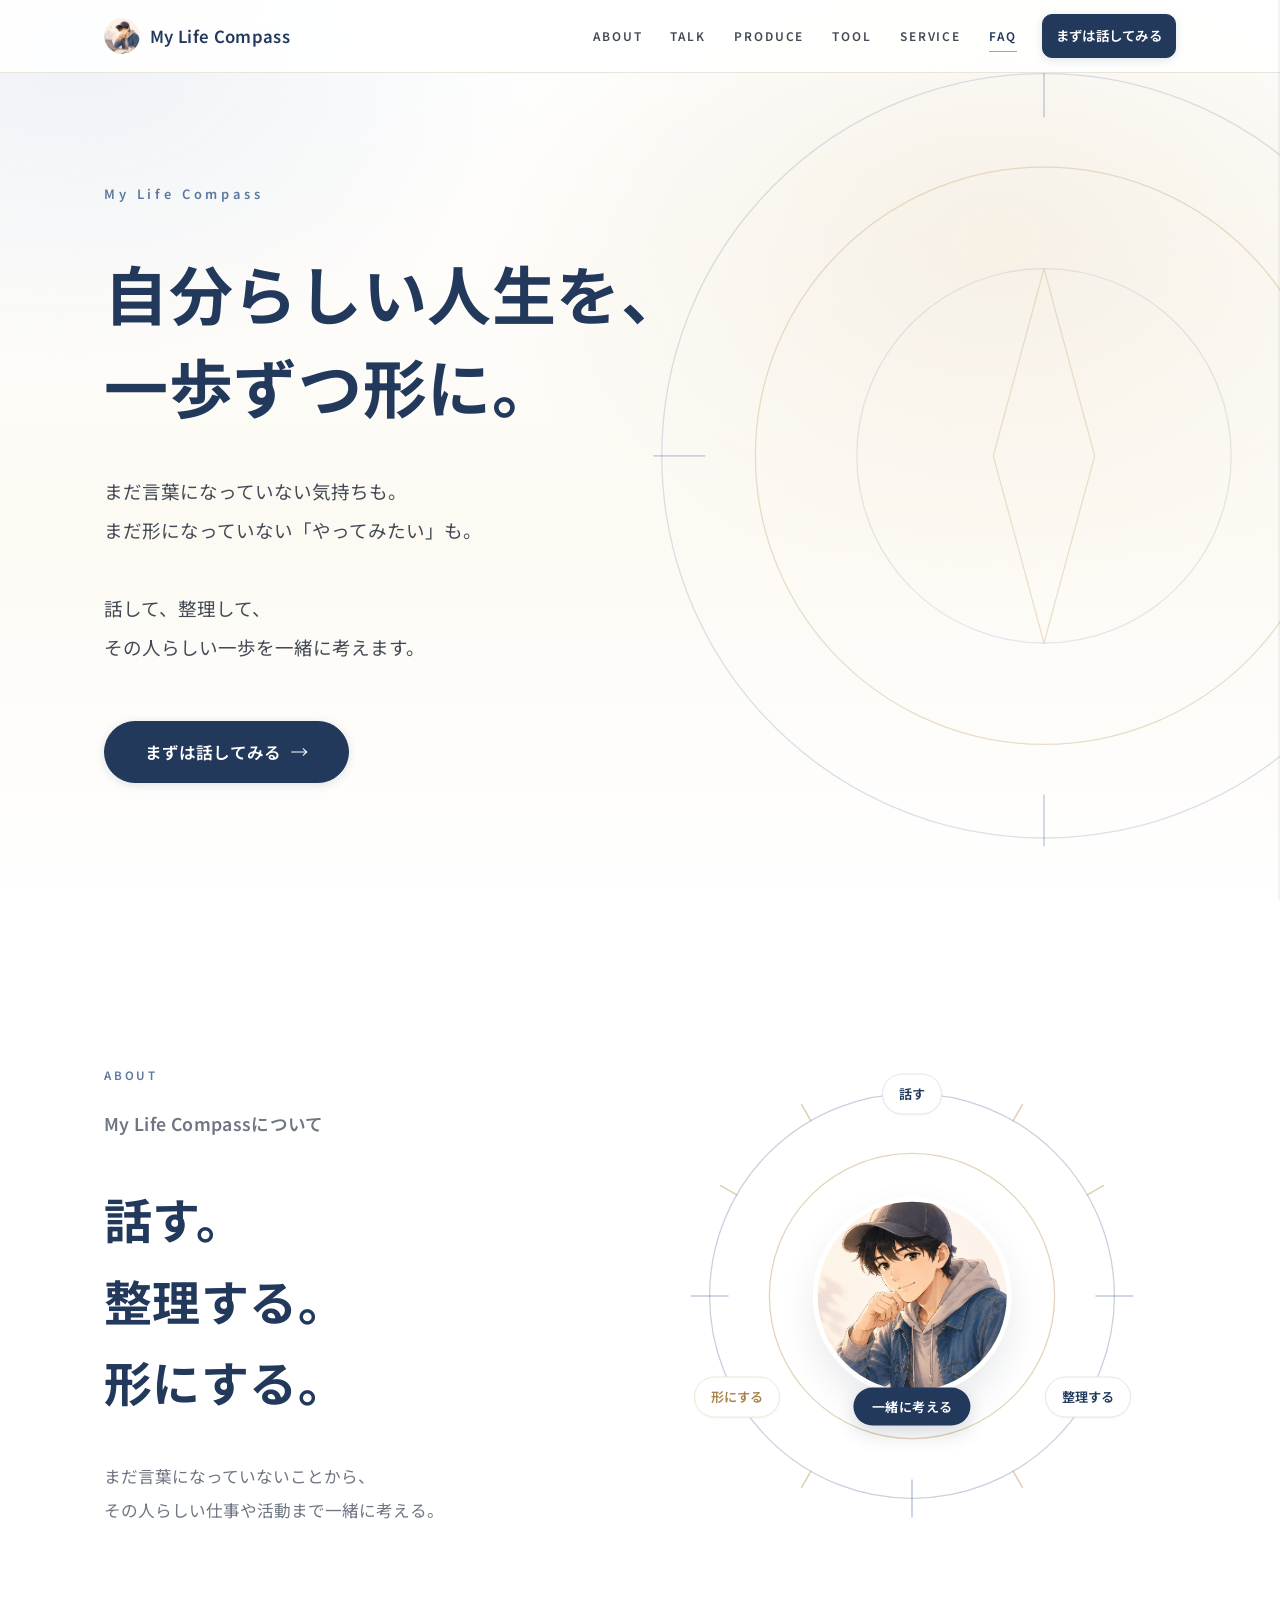
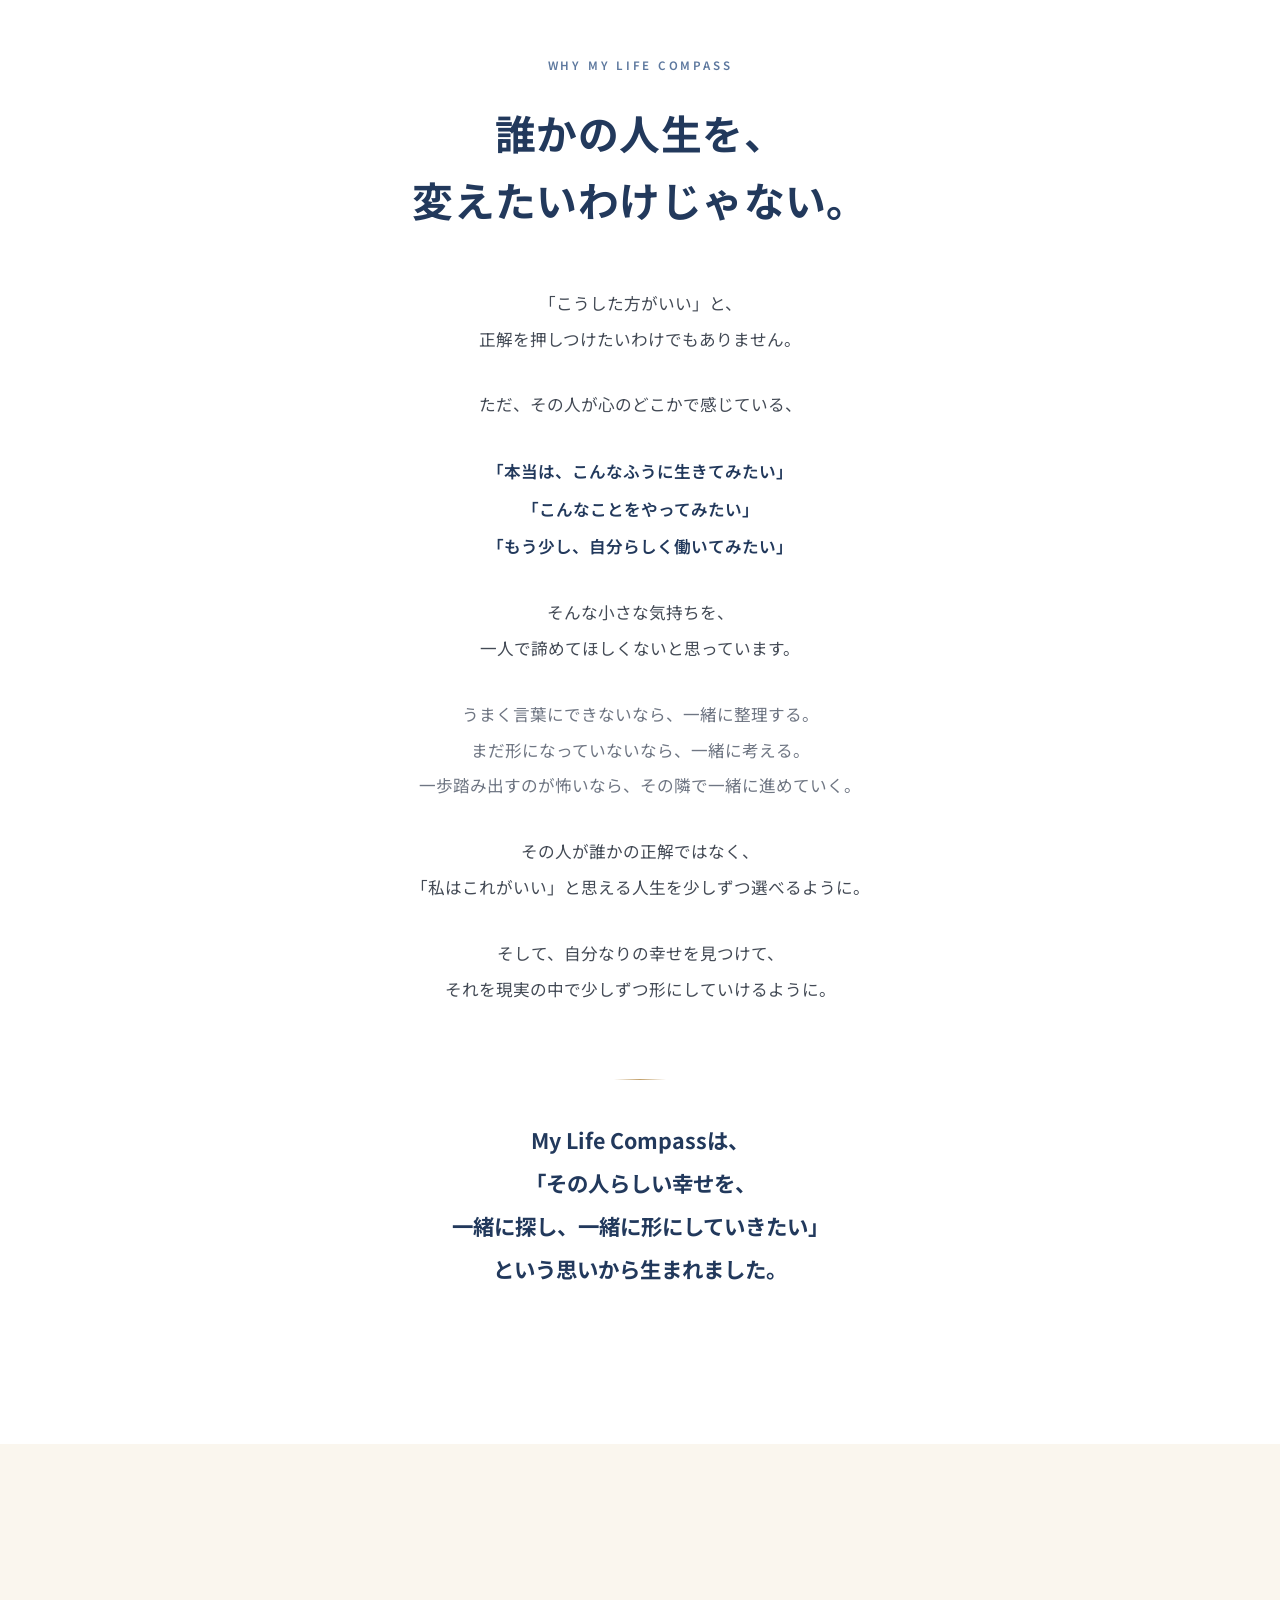
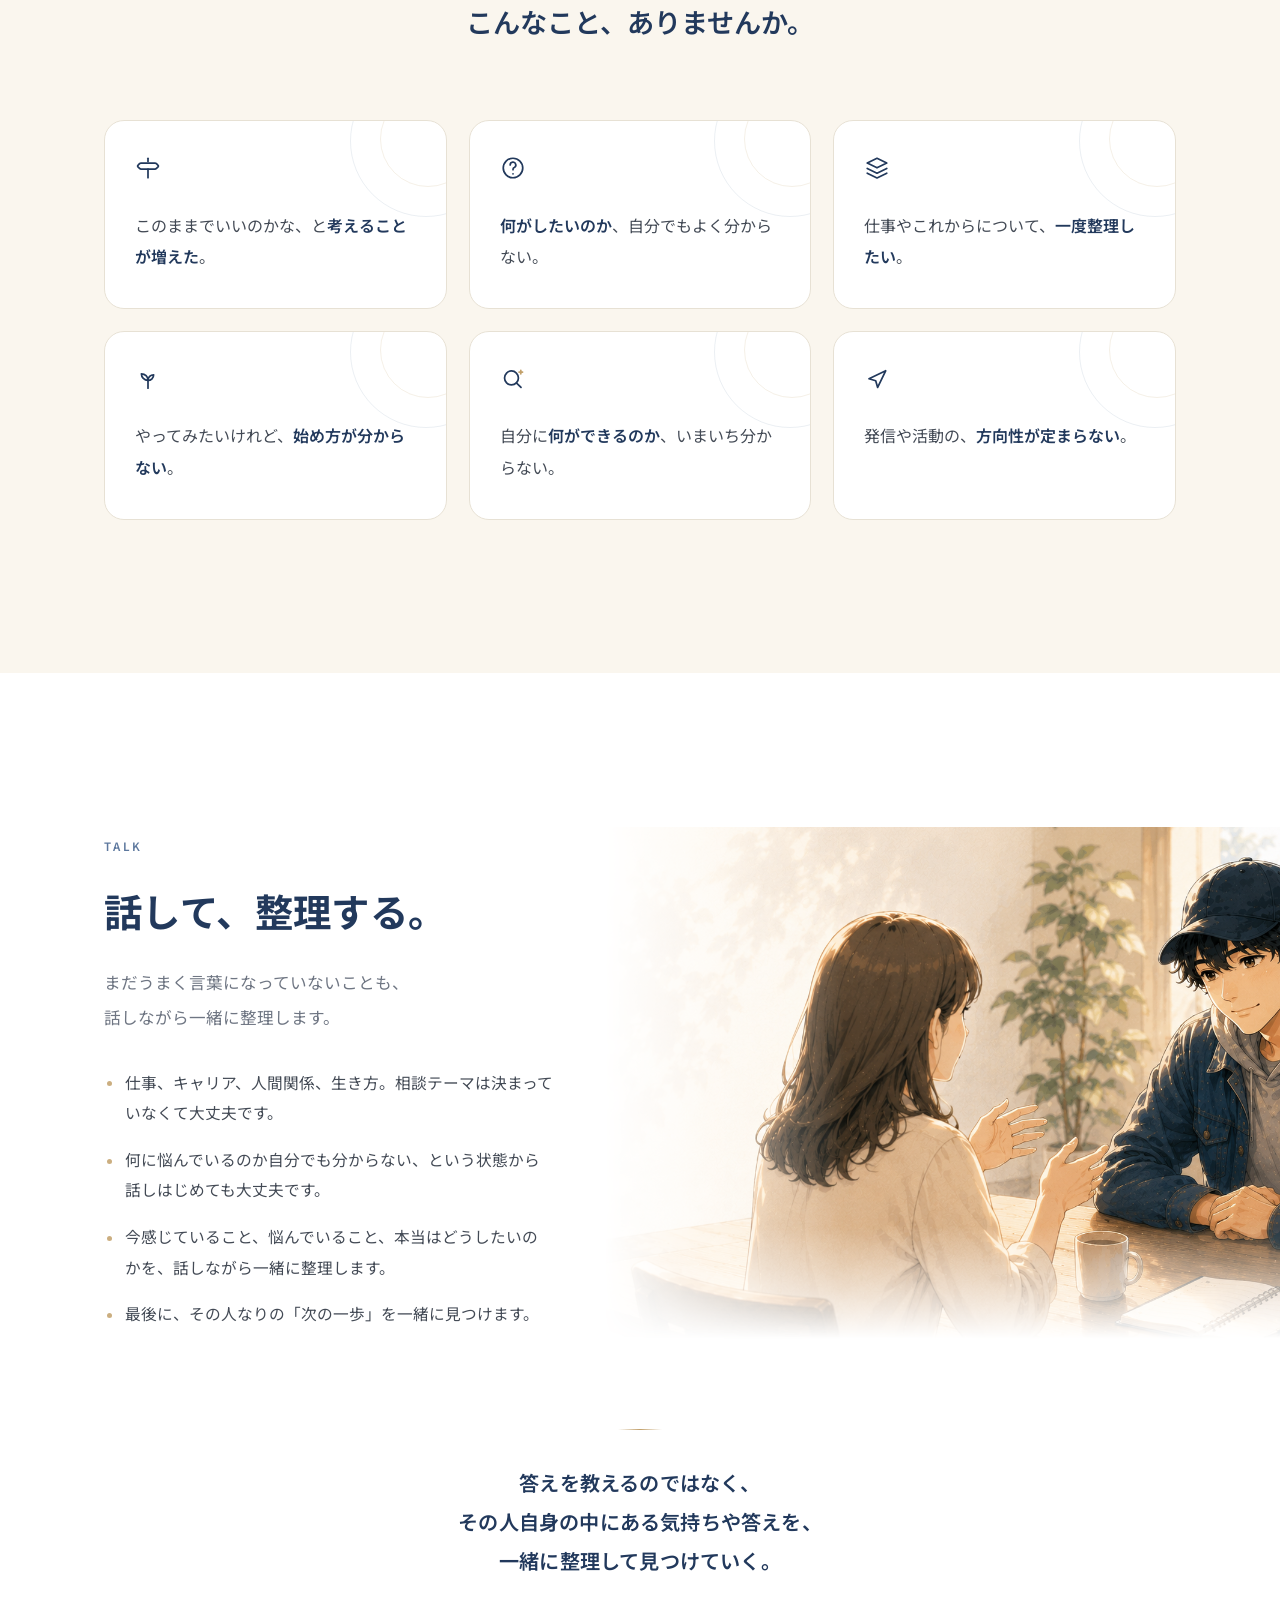
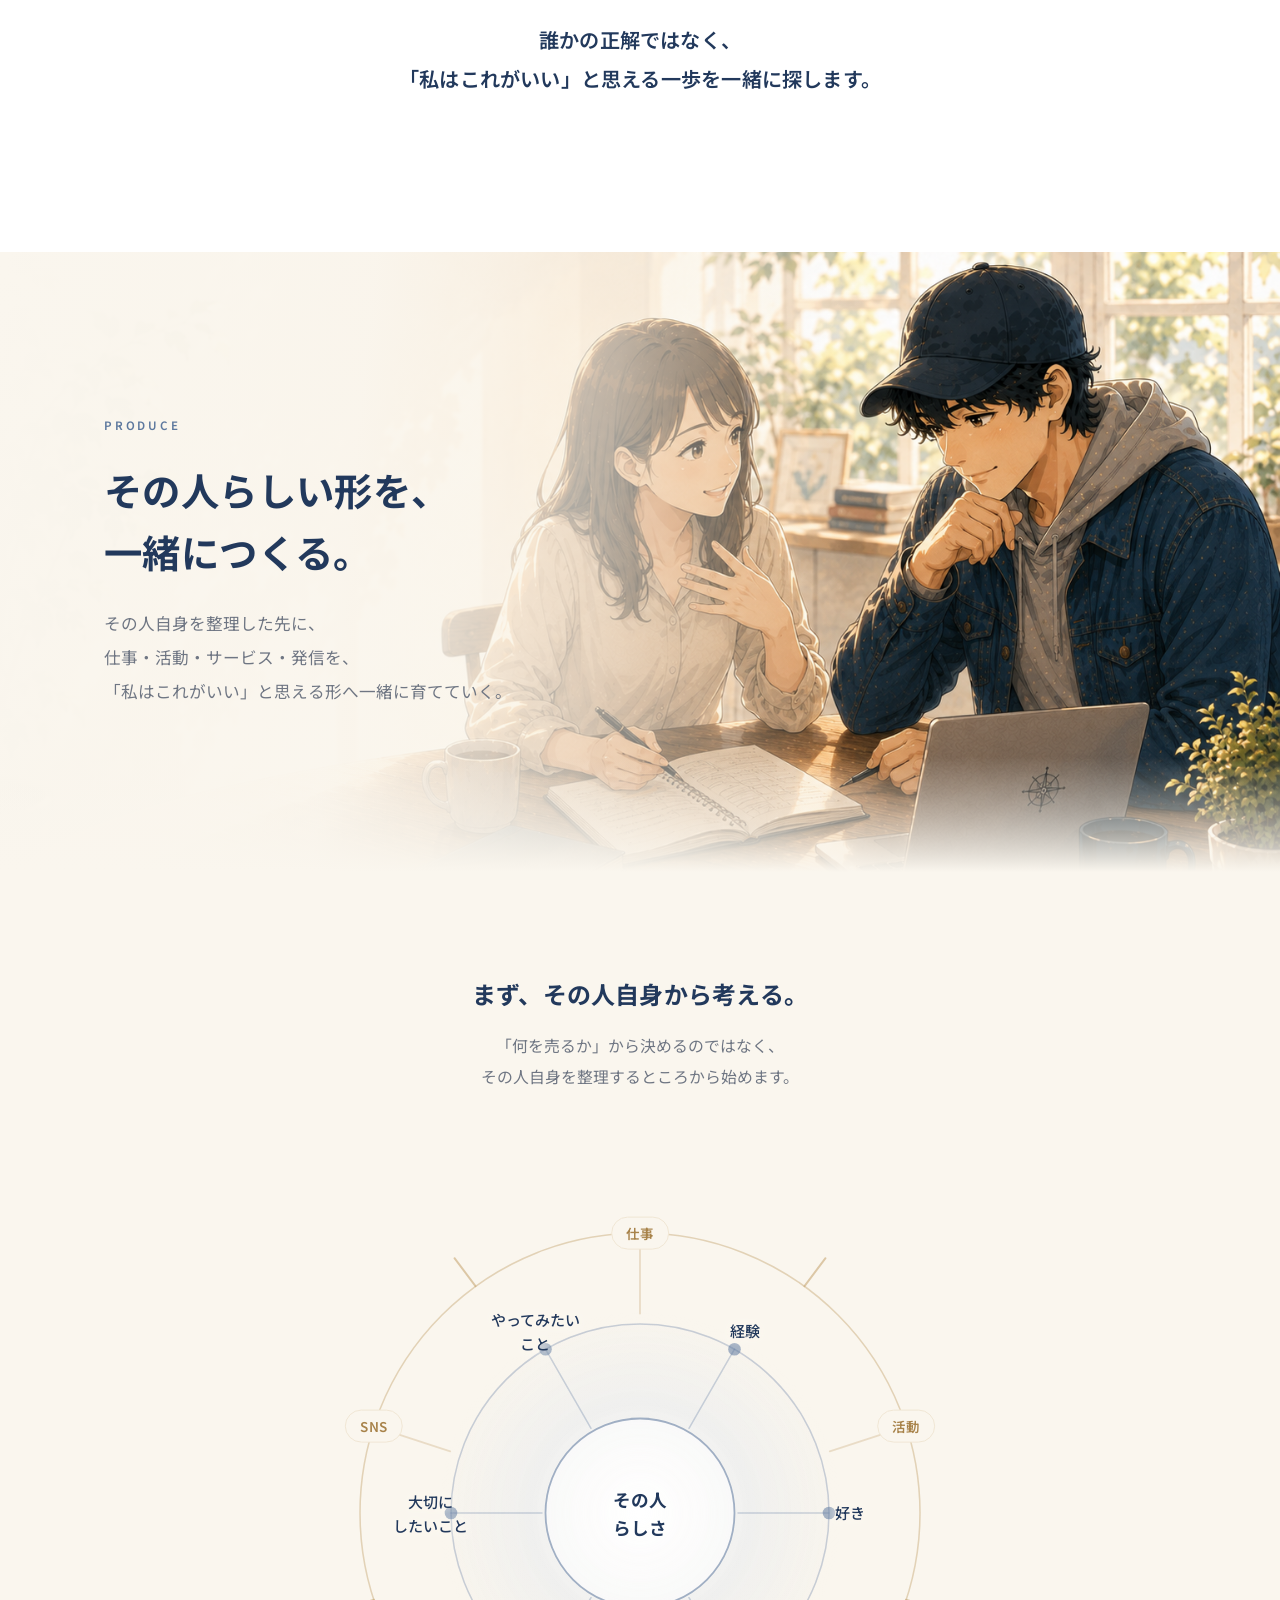
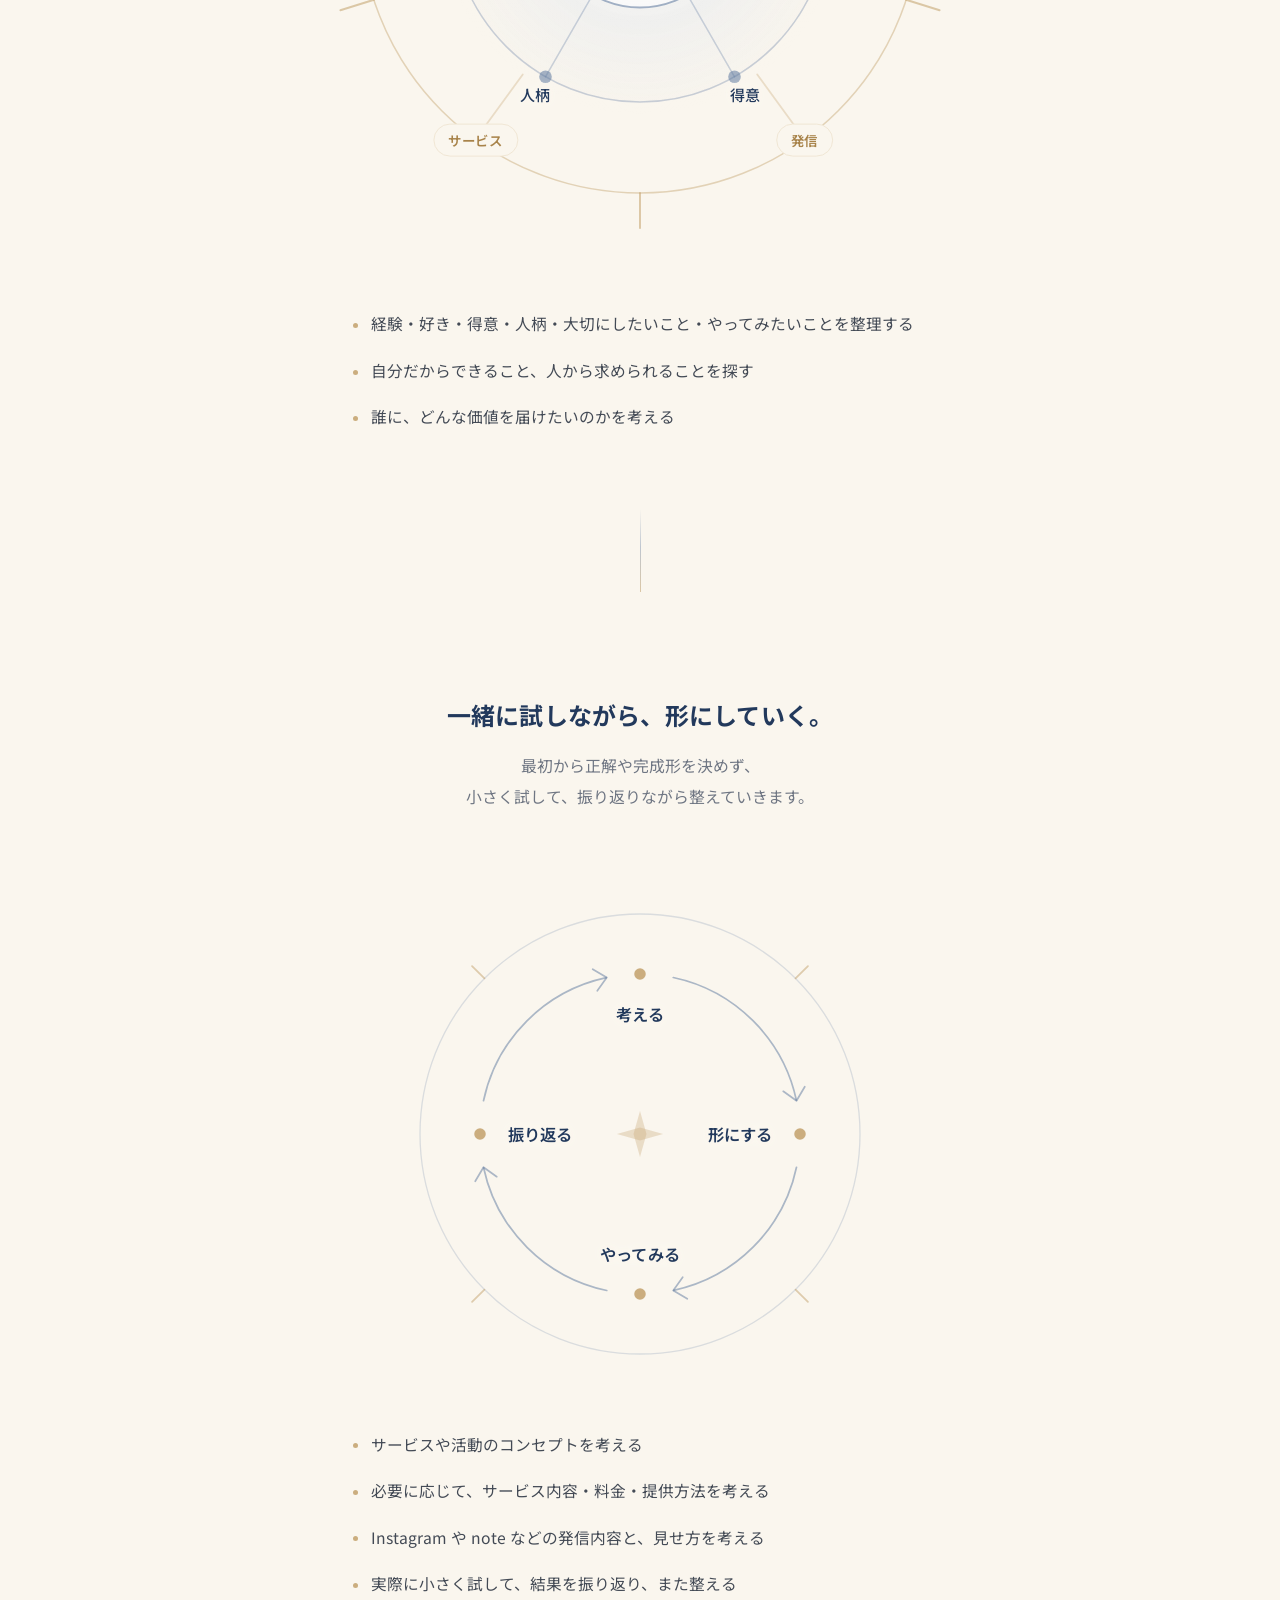
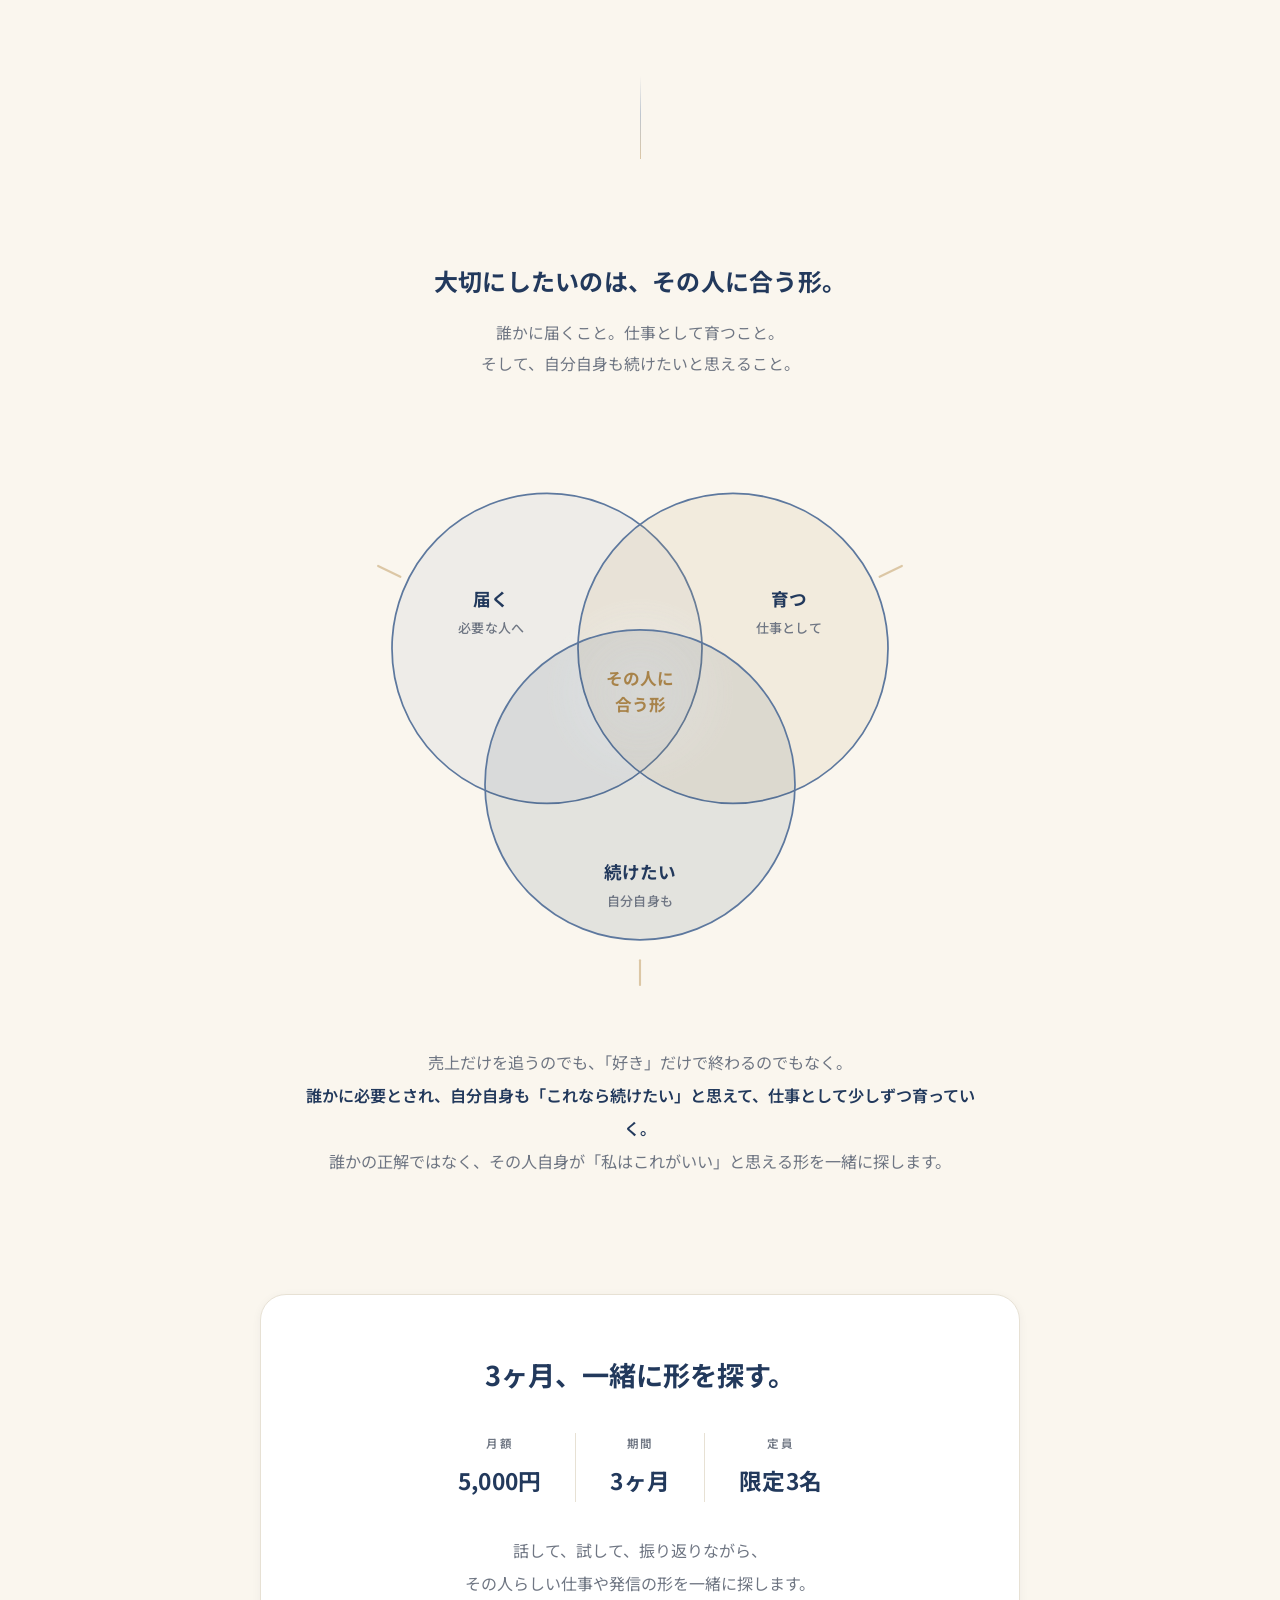
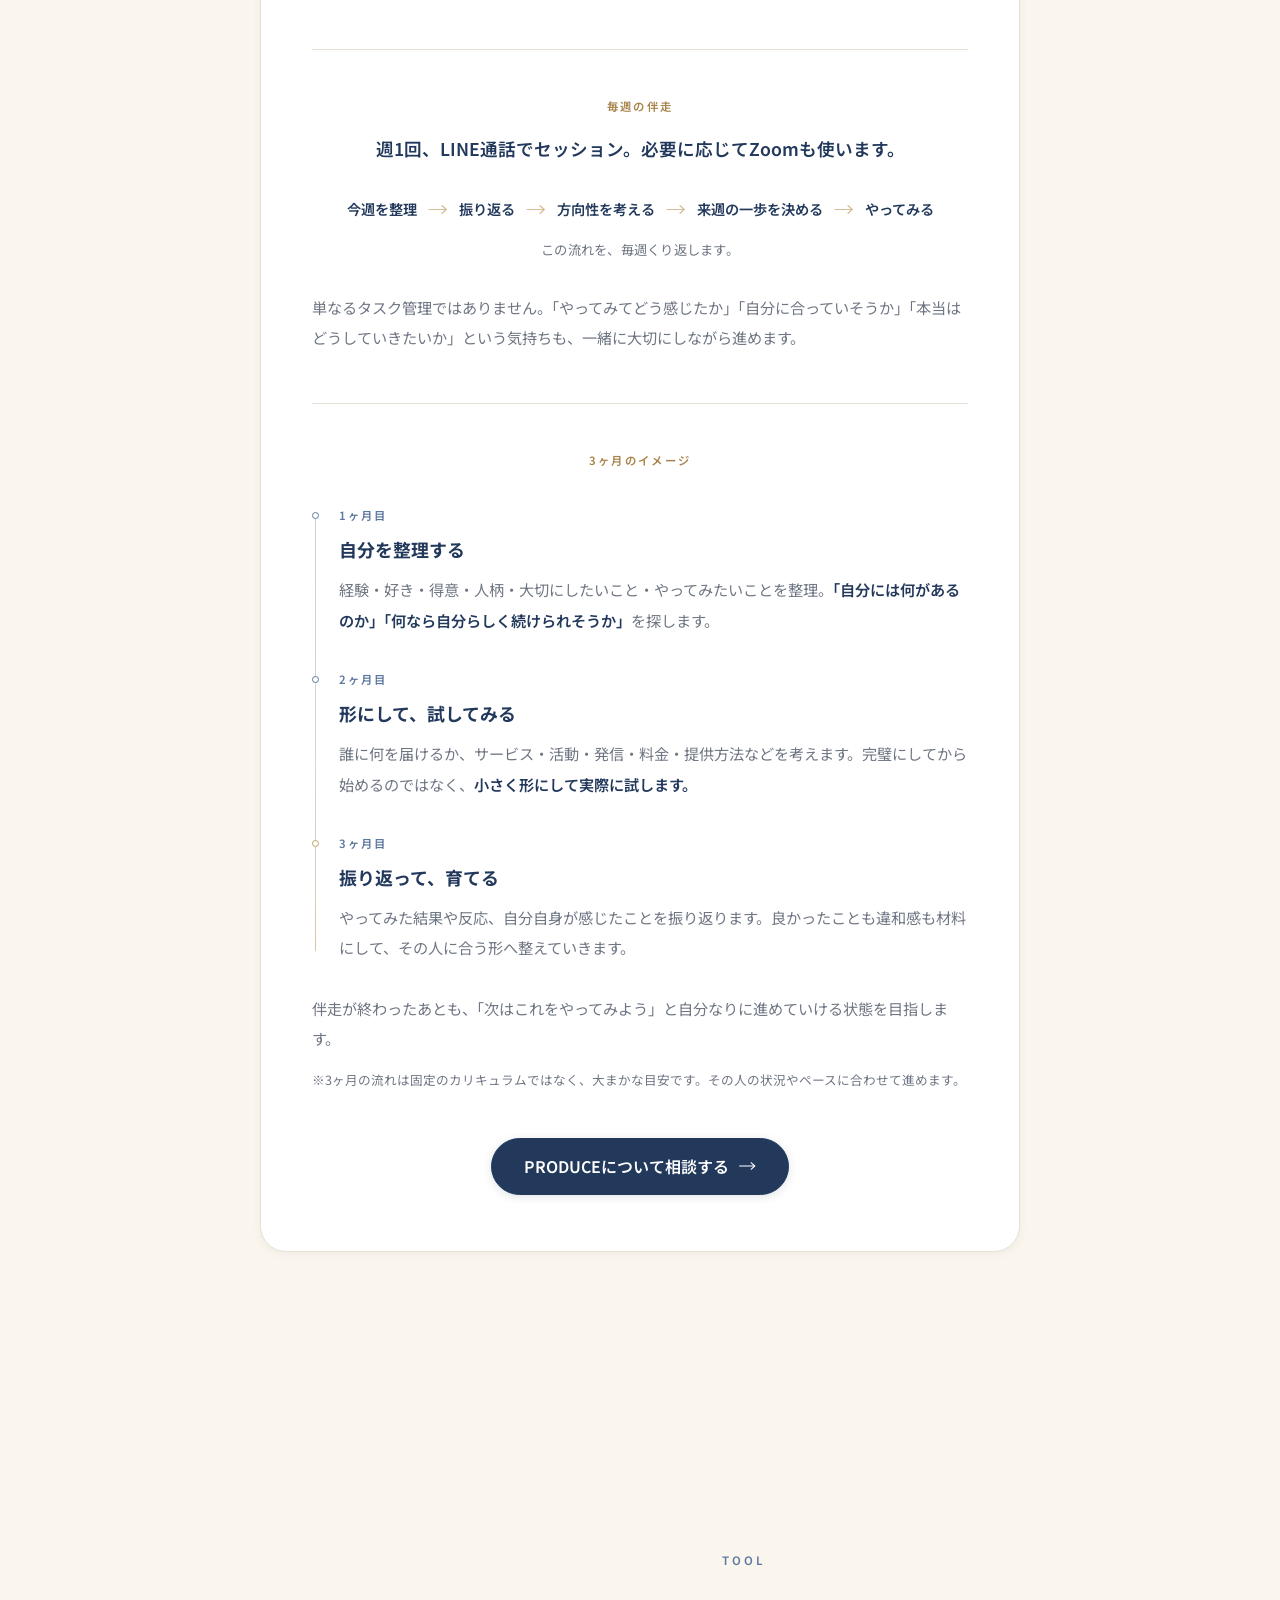
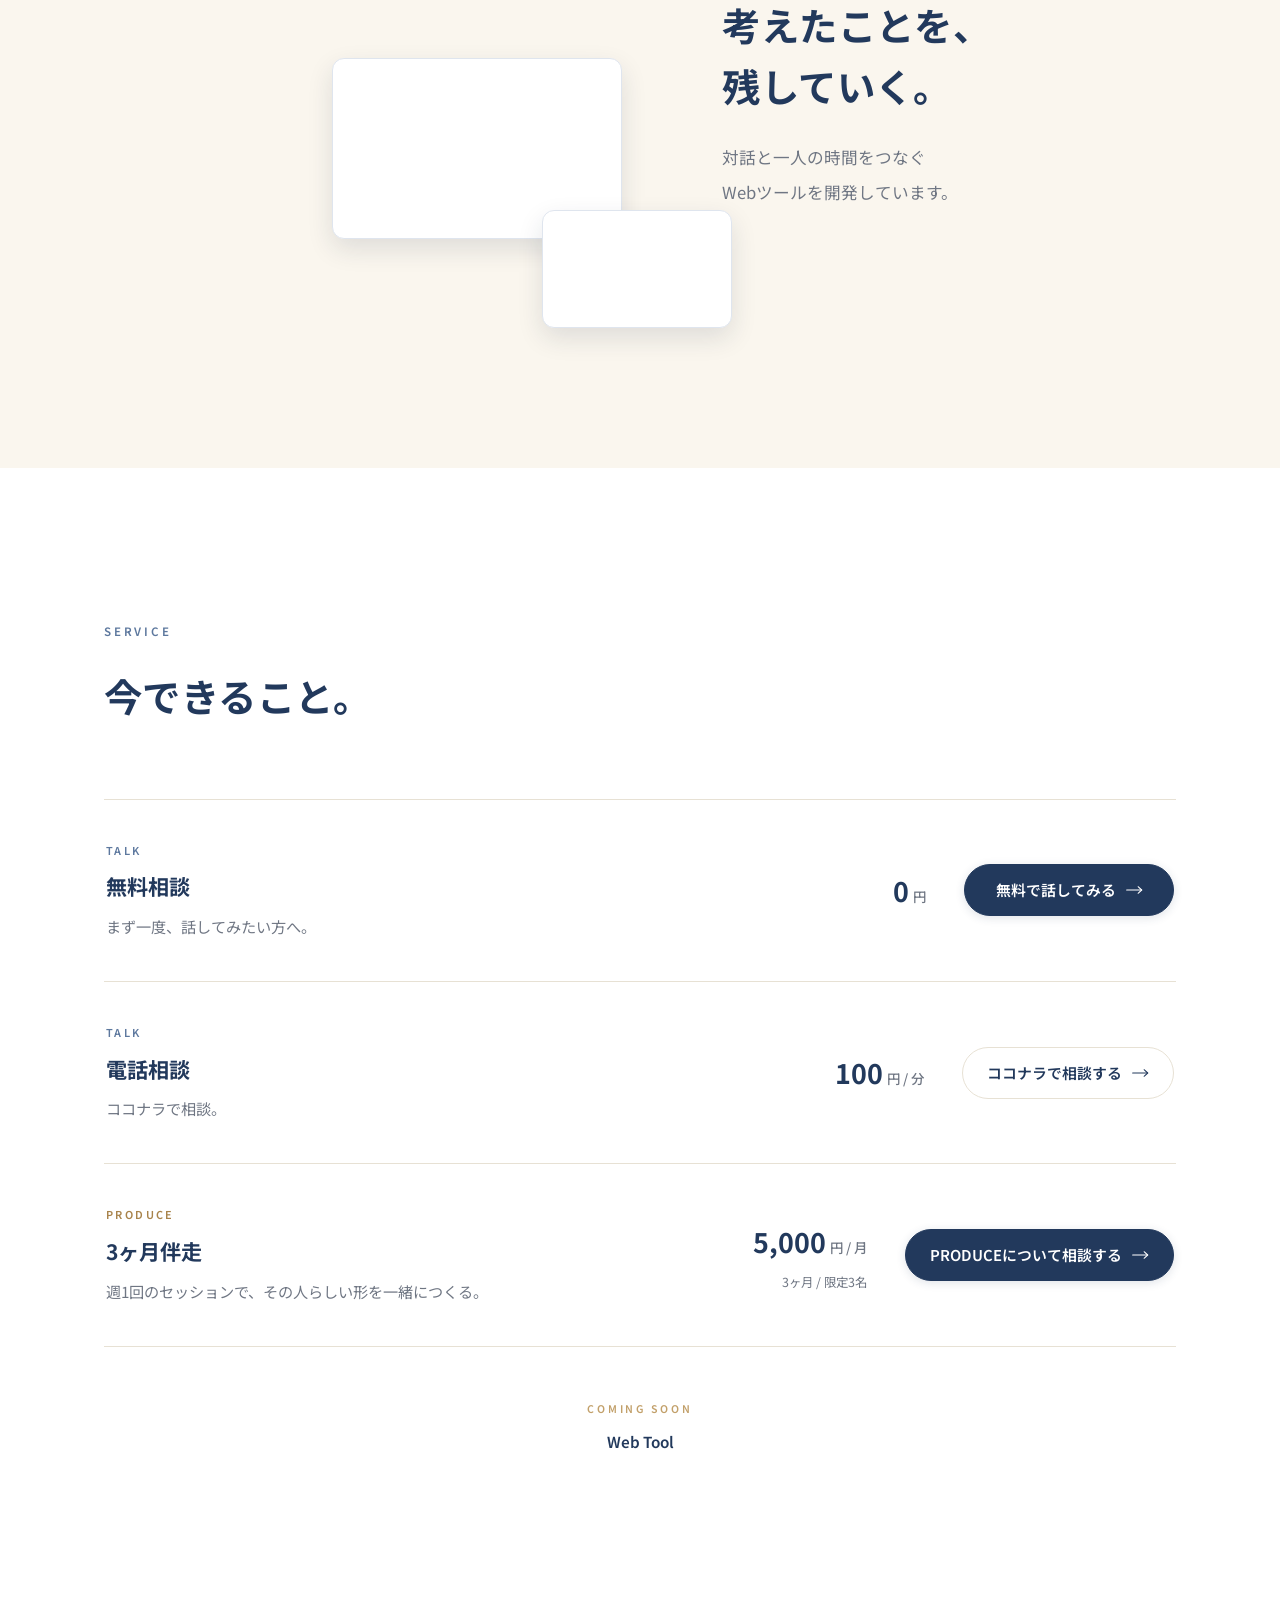
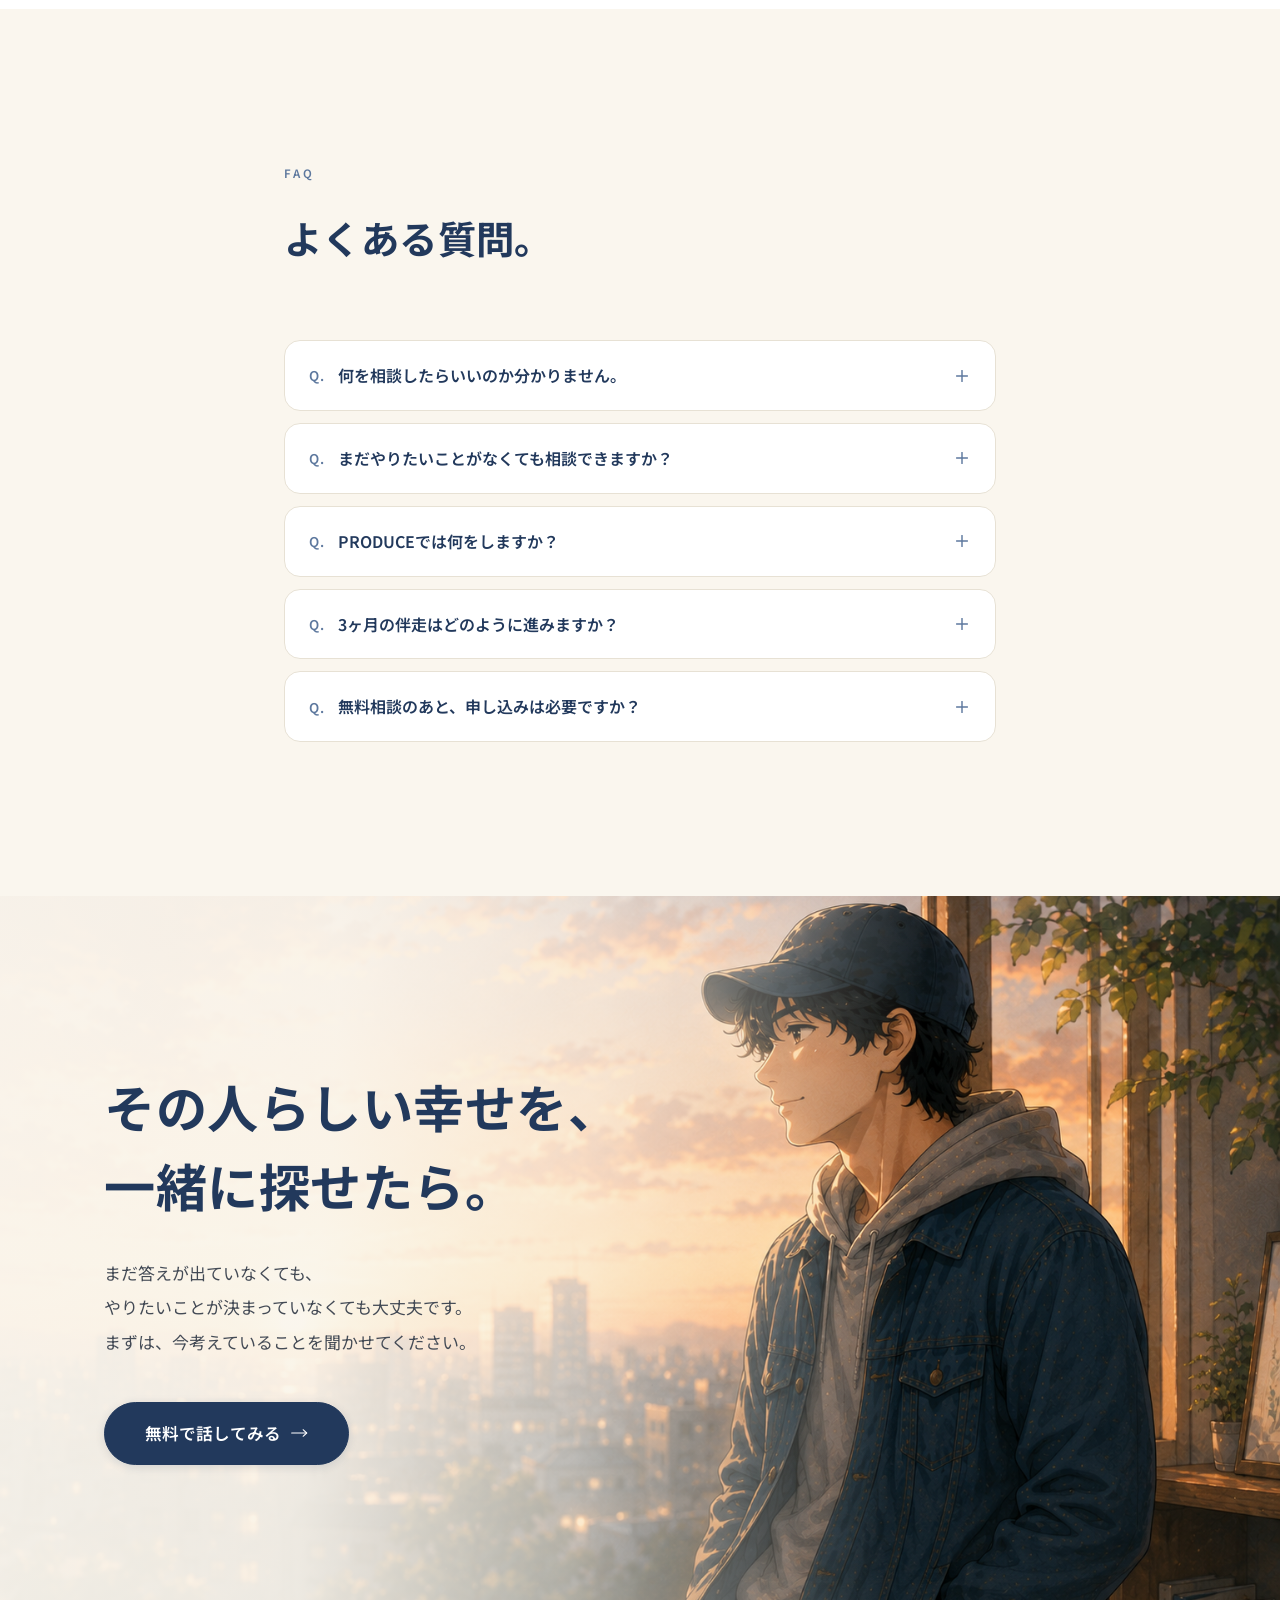
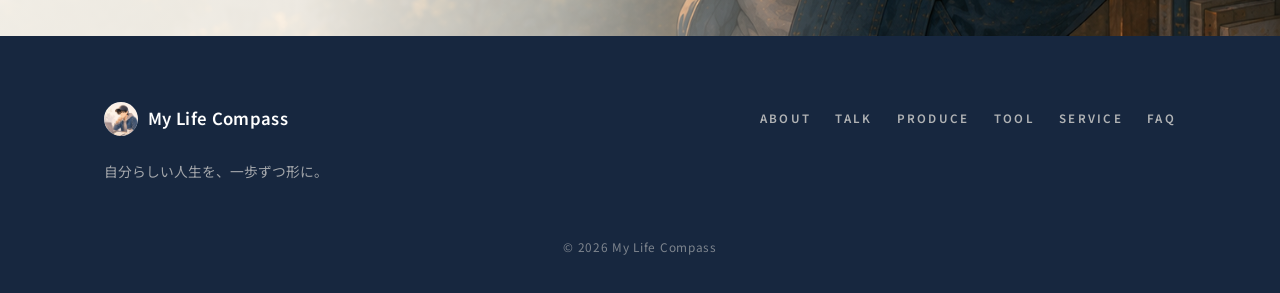
==== index.html @ e5473689 "Update My Life Compass brand messaging" ====
<!DOCTYPE html>
<html lang="ja">
<head>
  <meta charset="UTF-8" />
  <meta name="viewport" content="width=device-width, initial-scale=1.0" />
  <title>My Life Compass — 自分らしい人生を、一歩ずつ形に。</title>
  <meta name="description" content="My Life Compassは、まだ言葉になっていない気持ちや「やってみたい」を一緒に整理し、その人らしい幸せや一歩を少しずつ形にしていく場所です。" />

  <!-- OGP（紹介用） -->
  <meta property="og:title" content="My Life Compass — 自分らしい人生を、一歩ずつ形に。" />
  <meta property="og:description" content="誰かの正解ではなく、「私はこれがいい」と思える人生へ。話して、整理して、その人らしい幸せや一歩を一緒に形にしていきます。" />
  <meta property="og:type" content="website" />
  <meta property="og:image" content="./assets/icon.png" />

  <link rel="icon" href="./assets/icon.png" />

  <link rel="preconnect" href="https://fonts.googleapis.com" />
  <link rel="preconnect" href="https://fonts.gstatic.com" crossorigin />
  <link href="https://fonts.googleapis.com/css2?family=Noto+Sans+JP:wght@400;500;600;700&display=swap" rel="stylesheet" />

  <link rel="stylesheet" href="styles.css" />

  <!-- JS が動く環境だけアニメーションの初期状態（非表示）を適用する -->
  <script>document.documentElement.classList.add("js");</script>
</head>
<body>

  <!-- スクロール進行度（PCのみ・画面右端の細いライン） -->
  <div class="progress-rail" aria-hidden="true"><span class="progress-bar" id="progressBar"></span></div>

  <!-- ============================================================
       ヘッダー
  ============================================================= -->
  <header class="site-header" id="siteHeader">
    <div class="container header-inner">
      <a class="brand" href="#top" aria-label="My Life Compass トップへ">
        <img class="brand-mark" src="./assets/icon.png" alt="" width="36" height="36" decoding="async" />
        <span class="brand-name">My Life Compass</span>
      </a>

      <nav class="site-nav" id="siteNav" aria-label="メインナビゲーション">
        <a href="#about" data-nav-link>ABOUT</a>
        <a href="#talk" data-nav-link>TALK</a>
        <a href="#produce" data-nav-link>PRODUCE</a>
        <a href="#tool" data-nav-link>TOOL</a>
        <a href="#service" data-nav-link>SERVICE</a>
        <a href="#faq" data-nav-link>FAQ</a>
        <a href="#cta" data-line-cta class="btn btn-primary btn-sm nav-cta">まずは話してみる</a>
      </nav>

      <button class="nav-toggle" id="navToggle" aria-label="メニューを開く" aria-expanded="false">
        <span></span><span></span><span></span>
      </button>
    </div>
  </header>

  <main id="top">

    <!-- ============================================================
         HERO
    ============================================================= -->
    <section class="hero" id="hero">
      <svg class="hero-compass" viewBox="0 0 400 400" fill="none" aria-hidden="true" data-parallax="0.04">
        <circle class="hl-ring" cx="200" cy="200" r="196" pathLength="1" />
        <circle class="hl-ring hl-ring-2" cx="200" cy="200" r="148" pathLength="1" />
        <circle class="hl-ring hl-ring-3" cx="200" cy="200" r="96" pathLength="1" />
        <line class="hl-tick" x1="200" y1="0" x2="200" y2="26" pathLength="1" />
        <line class="hl-tick" x1="200" y1="374" x2="200" y2="400" pathLength="1" />
        <line class="hl-tick" x1="0" y1="200" x2="26" y2="200" pathLength="1" />
        <line class="hl-tick" x1="374" y1="200" x2="400" y2="200" pathLength="1" />
        <path class="hl-needle" d="M200 104 L226 200 L200 296 L174 200 Z" pathLength="1" />
      </svg>

      <div class="container hero-inner">
        <p class="hero-brand hseq" style="--i:0">My Life Compass</p>

        <h1 class="hero-title hseq" style="--i:1">
          自分らしい人生を、<br />
          一歩ずつ形に。
        </h1>

        <p class="hero-sub hseq" style="--i:2">
          まだ言葉になっていない気持ちも。<br />
          まだ形になっていない「やってみたい」も。<br /><br />
          話して、整理して、<br />
          その人らしい一歩を一緒に考えます。
        </p>

        <div class="hero-cta hseq" style="--i:3">
          <a href="#cta" data-line-cta class="btn btn-primary btn-lg btn-arrow">まずは話してみる</a>
        </div>
      </div>
    </section>

    <!-- ============================================================
         ABOUT
    ============================================================= -->
    <section class="section about" id="about">
      <div class="container about-grid">
        <div class="about-copy">
          <p class="label reveal">ABOUT</p>
          <h2 class="about-h reveal">My Life Compassについて</h2>

          <p class="about-main reveal">
            話す。<br />
            整理する。<br />
            形にする。
          </p>

          <p class="about-note reveal">
            まだ言葉になっていないことから、<br />
            その人らしい仕事や活動まで一緒に考える。
          </p>
        </div>

        <div class="about-stage reveal">
          <svg class="about-rings" viewBox="0 0 100 100" fill="none" aria-hidden="true">
            <circle class="ar-out" cx="50" cy="50" r="44" pathLength="1" />
            <circle class="ar-in" cx="50" cy="50" r="31" pathLength="1" />

            <line class="ar-cross" x1="50" y1="2" x2="50" y2="10" pathLength="1" />
            <line class="ar-cross" x1="50" y1="90" x2="50" y2="98" pathLength="1" />
            <line class="ar-cross" x1="2" y1="50" x2="10" y2="50" pathLength="1" />
            <line class="ar-cross" x1="90" y1="50" x2="98" y2="50" pathLength="1" />

            <line class="ar-tick" x1="72" y1="11.9" x2="74" y2="8.4" pathLength="1" />
            <line class="ar-tick" x1="88.1" y1="28" x2="91.6" y2="26" pathLength="1" />
            <line class="ar-tick" x1="88.1" y1="72" x2="91.6" y2="74" pathLength="1" />
            <line class="ar-tick" x1="72" y1="88.1" x2="74" y2="91.6" pathLength="1" />
            <line class="ar-tick" x1="28" y1="88.1" x2="26" y2="91.6" pathLength="1" />
            <line class="ar-tick" x1="11.9" y1="72" x2="8.4" y2="74" pathLength="1" />
            <line class="ar-tick" x1="11.9" y1="28" x2="8.4" y2="26" pathLength="1" />
            <line class="ar-tick" x1="28" y1="11.9" x2="26" y2="8.4" pathLength="1" />
          </svg>

          <figure class="about-portrait">
            <img src="./assets/icon.png" alt="My Life Compass を運営している本人" loading="eager" decoding="async" width="400" height="400" />
          </figure>

          <span class="about-center">一緒に考える</span>

          <span class="about-word" data-pos="top">話す</span>
          <span class="about-word" data-pos="right">整理する</span>
          <span class="about-word" data-pos="left">形にする</span>
        </div>
      </div>

      <div class="container container-narrow about-story">
        <p class="label reveal">WHY MY LIFE COMPASS</p>
        <h3 class="about-story-title reveal">
          誰かの人生を、<br />
          変えたいわけじゃない。
        </h3>

        <div class="about-story-body">
          <p class="reveal">
            「こうした方がいい」と、<br />
            正解を押しつけたいわけでもありません。
          </p>

          <p class="reveal">
            ただ、その人が心のどこかで感じている、
          </p>

          <p class="about-story-voices reveal">
            「本当は、こんなふうに生きてみたい」<br />
            「こんなことをやってみたい」<br />
            「もう少し、自分らしく働いてみたい」
          </p>

          <p class="reveal">
            そんな小さな気持ちを、<br />
            一人で諦めてほしくないと思っています。
          </p>

          <p class="about-story-actions reveal">
            うまく言葉にできないなら、一緒に整理する。<br />
            まだ形になっていないなら、一緒に考える。<br />
            一歩踏み出すのが怖いなら、その隣で一緒に進めていく。
          </p>

          <p class="reveal">
            その人が誰かの正解ではなく、<br />
            「私はこれがいい」と思える人生を少しずつ選べるように。
          </p>

          <p class="reveal">
            そして、自分なりの幸せを見つけて、<br />
            それを現実の中で少しずつ形にしていけるように。
          </p>

          <p class="about-story-belief reveal">
            My Life Compassは、<br />
            「その人らしい幸せを、<br />
            一緒に探し、一緒に形にしていきたい」<br />
            という思いから生まれました。
          </p>
        </div>
      </div>
    </section>

    <!-- ============================================================
         共感（ABOUT → TALK の橋）
    ============================================================= -->
    <section class="section section-ivory voices" id="voices">
      <div class="container">
        <h2 class="voices-h reveal">こんなこと、ありませんか。</h2>

        <div class="voice-grid">
          <article class="voice-card reveal">
            <svg class="ic" viewBox="0 0 24 24" aria-hidden="true">
              <path d="M12 3v3" />
              <path d="M18.4 13H5.6a2 2 0 0 1-1.4-.6l-1.5-1.5a1 1 0 0 1 0-1.4l1.5-1.5A2 2 0 0 1 5.6 7.4h12.8a2 2 0 0 1 1.4.6l1.5 1.5a1 1 0 0 1 0 1.4l-1.5 1.5a2 2 0 0 1-1.4.6Z" />
              <path d="M12 13v8" />
            </svg>
            <p>このままでいいのかな、と<strong>考えることが増えた</strong>。</p>
          </article>

          <article class="voice-card reveal">
            <svg class="ic" viewBox="0 0 24 24" aria-hidden="true">
              <circle cx="12" cy="12" r="9" />
              <path d="M9.4 9.2a2.6 2.6 0 1 1 3.7 2.4c-.7.3-1.1.9-1.1 1.7v.3" />
              <path d="M12 17.4h.01" />
            </svg>
            <p><strong>何がしたいのか</strong>、自分でもよく分からない。</p>
          </article>

          <article class="voice-card reveal">
            <svg class="ic" viewBox="0 0 24 24" aria-hidden="true">
              <path d="M12 3 3 7.4l9 4.4 9-4.4L12 3Z" />
              <path d="M3 12.4 12 16.8l9-4.4" />
              <path d="M3 16.8 12 21.2l9-4.4" />
            </svg>
            <p>仕事やこれからについて、<strong>一度整理したい</strong>。</p>
          </article>

          <article class="voice-card reveal">
            <svg class="ic" viewBox="0 0 24 24" aria-hidden="true">
              <path d="M12 20.5v-7.2" />
              <path d="M12 13.3C12 9.9 9.3 7.2 5.9 7.2c0 3.4 2.7 6.1 6.1 6.1Z" />
              <path d="M12 13.3c0-2.9 2.3-5.2 5.2-5.2 0 2.9-2.3 5.2-5.2 5.2Z" />
            </svg>
            <p>やってみたいけれど、<strong>始め方が分からない</strong>。</p>
          </article>

          <article class="voice-card reveal">
            <svg class="ic" viewBox="0 0 24 24" aria-hidden="true">
              <circle cx="10.6" cy="11" r="6.4" />
              <path d="m19.4 19.8-4.3-4.3" />
              <path d="M19.2 4v3.2M17.6 5.6h3.2" class="ic-gold" />
            </svg>
            <p>自分に<strong>何ができるのか</strong>、いまいち分からない。</p>
          </article>

          <article class="voice-card reveal">
            <svg class="ic" viewBox="0 0 24 24" aria-hidden="true">
              <path d="M4.6 11.8 20 4.4 12.6 19.8l-1.8-6.2Z" />
            </svg>
            <p>発信や活動の、<strong>方向性が定まらない</strong>。</p>
          </article>
        </div>
      </div>
    </section>

    <!-- ============================================================
         TALK
    ============================================================= -->
    <section class="section talk" id="talk">
      <div class="container talk-grid">
        <div class="talk-copy">
          <p class="label reveal">TALK</p>
          <h2 class="sec-title reveal">話して、整理する。</h2>
          <p class="sec-note reveal">
            まだうまく言葉になっていないことも、<br />
            話しながら一緒に整理します。
          </p>

          <ul class="qlist talk-list reveal">
            <li>仕事、キャリア、人間関係、生き方。相談テーマは決まっていなくて大丈夫です。</li>
            <li>何に悩んでいるのか自分でも分からない、という状態から話しはじめても大丈夫です。</li>
            <li>今感じていること、悩んでいること、本当はどうしたいのかを、話しながら一緒に整理します。</li>
            <li>最後に、その人なりの「次の一歩」を一緒に見つけます。</li>
          </ul>
        </div>

        <figure class="talk-figure reveal">
          <img src="./assets/talk-listening.png" alt="テーブルを挟んで話す女性と、静かに話を聞いている運営者" loading="lazy" decoding="async" />
        </figure>
      </div>

      <div class="container container-narrow">
        <p class="talk-belief reveal">
          答えを教えるのではなく、<br />
          その人自身の中にある気持ちや答えを、<br />
          一緒に整理して見つけていく。<br /><br />
          誰かの正解ではなく、<br />
          「私はこれがいい」と思える一歩を一緒に探します。
        </p>
      </div>
    </section>

    <!-- ============================================================
         PRODUCE
    ============================================================= -->
    <section class="section-produce" id="produce">

      <!-- 人物と一体になった導入 -->
      <div class="band band-produce">
        <img class="band-img" src="./assets/produce-together.png" alt="ノートとパソコンを見ながら、一緒に考えている二人" loading="lazy" decoding="async" />
        <div class="container band-inner">
          <div class="band-copy">
            <p class="label reveal">PRODUCE</p>
            <h2 class="sec-title reveal">その人らしい形を、<br />一緒につくる。</h2>
            <p class="sec-note reveal">
              その人自身を整理した先に、<br />
              仕事・活動・サービス・発信を、<br />
              「私はこれがいい」と思える形へ一緒に育てていく。
            </p>
          </div>
        </div>
      </div>

      <!-- ① まず、その人自身から考える -->
      <div class="container dia-flow">
        <div class="dia-block">
          <div class="dia-head reveal">
            <h3 class="dia-title">まず、その人自身から考える。</h3>
            <p class="dia-note">
              「何を売るか」から決めるのではなく、<br class="pc-only" />
              その人自身を整理するところから始めます。
            </p>
          </div>

          <div class="orbit reveal">
          <svg class="orbit-lines" viewBox="0 0 100 100" fill="none" aria-hidden="true">
            <defs>
              <radialGradient id="obZone" cx="50%" cy="50%" r="50%">
                <stop offset="0%"   stop-color="#5d789e" stop-opacity="0" />
                <stop offset="58%"  stop-color="#5d789e" stop-opacity=".075" />
                <stop offset="100%" stop-color="#5d789e" stop-opacity=".015" />
              </radialGradient>
            </defs>

            <circle class="ob-zone" cx="50" cy="50" r="27" />

            <line class="ob-link" x1="50" y1="21.5" x2="50" y2="11.5" pathLength="1" />
            <line class="ob-link" x1="77.11" y1="41.19" x2="86.62" y2="38.10" pathLength="1" />
            <line class="ob-link" x1="66.75" y1="73.06" x2="72.63" y2="81.14" pathLength="1" />
            <line class="ob-link" x1="33.25" y1="73.06" x2="27.37" y2="81.14" pathLength="1" />
            <line class="ob-link" x1="22.89" y1="41.19" x2="13.38" y2="38.10" pathLength="1" />

            <circle class="ob-ring" cx="50" cy="50" r="27" pathLength="1" />
            <circle class="ob-ring ob-ring-2" cx="50" cy="50" r="40" pathLength="1" />

            <line class="ob-spoke" x1="57" y1="37.9" x2="63.5" y2="26.6" pathLength="1" />
            <line class="ob-spoke" x1="64" y1="50" x2="77" y2="50" pathLength="1" />
            <line class="ob-spoke" x1="57" y1="62.1" x2="63.5" y2="73.4" pathLength="1" />
            <line class="ob-spoke" x1="43" y1="62.1" x2="36.5" y2="73.4" pathLength="1" />
            <line class="ob-spoke" x1="36" y1="50" x2="23" y2="50" pathLength="1" />
            <line class="ob-spoke" x1="43" y1="37.9" x2="36.5" y2="26.6" pathLength="1" />

            <line class="ob-out" x1="73.5" y1="17.6" x2="76.5" y2="13.6" pathLength="1" />
            <line class="ob-out" x1="88" y1="62.4" x2="92.8" y2="63.9" pathLength="1" />
            <line class="ob-out" x1="50" y1="90" x2="50" y2="95" pathLength="1" />
            <line class="ob-out" x1="12" y1="62.4" x2="7.2" y2="63.9" pathLength="1" />
            <line class="ob-out" x1="26.5" y1="17.6" x2="23.5" y2="13.6" pathLength="1" />

            <circle class="ob-core" cx="50" cy="50" r="13.5" pathLength="1" />

            <circle class="ob-dot" cx="63.5" cy="26.6" r="0.9" />
            <circle class="ob-dot" cx="77" cy="50" r="0.9" />
            <circle class="ob-dot" cx="63.5" cy="73.4" r="0.9" />
            <circle class="ob-dot" cx="36.5" cy="73.4" r="0.9" />
            <circle class="ob-dot" cx="23" cy="50" r="0.9" />
            <circle class="ob-dot" cx="36.5" cy="26.6" r="0.9" />
          </svg>

          <p class="orbit-core">その人<br />らしさ</p>

          <span class="orbit-item" style="--x:65%; --y:24%;   --xs:63.75%; --ys:26.2%">経験</span>
          <span class="orbit-item" style="--x:80%; --y:50%;   --xs:77.5%;  --ys:50%">好き</span>
          <span class="orbit-item" style="--x:65%; --y:76%;   --xs:63.75%; --ys:73.8%">得意</span>
          <span class="orbit-item" style="--x:35%; --y:76%;   --xs:36.25%; --ys:73.8%">人柄</span>
          <span class="orbit-item" style="--x:20%; --y:50%;   --xs:22.5%;  --ys:50%">大切に<br />したいこと</span>
          <span class="orbit-item" style="--x:35%; --y:24%;   --xs:36.25%; --ys:26.2%">やってみたい<br />こと</span>

          <span class="orbit-form" style="--x:50%;   --y:10%;   --xs:50%;   --ys:13%">仕事</span>
          <span class="orbit-form" style="--x:88%;   --y:37.6%; --xs:85.2%; --ys:38.6%">活動</span>
          <span class="orbit-form" style="--x:73.5%; --y:82.4%; --xs:71.8%; --ys:79.9%">発信</span>
          <span class="orbit-form" style="--x:26.5%; --y:82.4%; --xs:28.2%; --ys:79.9%">サービス</span>
          <span class="orbit-form" style="--x:12%;   --y:37.6%; --xs:14.8%; --ys:38.6%">SNS</span>
          </div>

          <ul class="qlist dia-list reveal">
            <li>経験・好き・得意・人柄・大切にしたいこと・やってみたいことを整理する</li>
            <li>自分だからできること、人から求められることを探す</li>
            <li>誰に、どんな価値を届けたいのかを考える</li>
          </ul>
        </div>

        <span class="dia-link" aria-hidden="true"></span>

        <!-- ② 一緒に試しながら、形にしていく -->
        <div class="dia-block">
          <div class="dia-head reveal">
            <h3 class="dia-title">一緒に試しながら、形にしていく。</h3>
            <p class="dia-note">
              最初から正解や完成形を決めず、<br class="pc-only" />
              小さく試して、振り返りながら整えていきます。
            </p>
          </div>

          <div class="cycle reveal">
            <svg class="cycle-lines" viewBox="0 0 100 100" fill="none" aria-hidden="true">
              <circle class="cy-outer" cx="50" cy="50" r="44" pathLength="1" />

              <line class="cy-tick" x1="81.11" y1="18.89" x2="83.59" y2="16.41" pathLength="1" />
              <line class="cy-tick" x1="81.11" y1="81.11" x2="83.59" y2="83.59" pathLength="1" />
              <line class="cy-tick" x1="18.89" y1="81.11" x2="16.41" y2="83.59" pathLength="1" />
              <line class="cy-tick" x1="18.89" y1="18.89" x2="16.41" y2="16.41" pathLength="1" />

              <path class="cy-arc cy-arc-1" d="M56.65 18.70 A32 32 0 0 1 81.30 43.35" pathLength="1" />
              <path class="cy-arc cy-arc-2" d="M81.30 56.65 A32 32 0 0 1 56.65 81.30" pathLength="1" />
              <path class="cy-arc cy-arc-3" d="M43.35 81.30 A32 32 0 0 1 18.70 56.65" pathLength="1" />
              <path class="cy-arc cy-arc-4" d="M18.70 43.35 A32 32 0 0 1 43.35 18.70" pathLength="1" />

              <path class="cy-head cy-head-1" d="M-2.4 -2.2 L0 0 L-2.4 2.2" transform="translate(81.30 43.35) rotate(78)" />
              <path class="cy-head cy-head-2" d="M-2.4 -2.2 L0 0 L-2.4 2.2" transform="translate(56.65 81.30) rotate(168)" />
              <path class="cy-head cy-head-3" d="M-2.4 -2.2 L0 0 L-2.4 2.2" transform="translate(18.70 56.65) rotate(258)" />
              <path class="cy-head cy-head-4" d="M-2.4 -2.2 L0 0 L-2.4 2.2" transform="translate(43.35 18.70) rotate(348)" />

              <circle class="cy-dot cy-dot-1" cx="50" cy="18" r="1.15" />
              <circle class="cy-dot cy-dot-2" cx="82" cy="50" r="1.15" />
              <circle class="cy-dot cy-dot-3" cx="50" cy="82" r="1.15" />
              <circle class="cy-dot cy-dot-4" cx="18" cy="50" r="1.15" />

              <path class="cy-star" d="M50 45.4 L51.3 50 L50 54.6 L48.7 50 Z" />
              <path class="cy-star" d="M45.4 50 L50 48.7 L54.6 50 L50 51.3 Z" />
            </svg>

            <span class="cycle-node" data-pos="top">考える</span>
            <span class="cycle-node" data-pos="right">形にする</span>
            <span class="cycle-node" data-pos="bottom">やってみる</span>
            <span class="cycle-node" data-pos="left">振り返る</span>
          </div>

          <ul class="qlist dia-list reveal">
            <li>サービスや活動のコンセプトを考える</li>
            <li>必要に応じて、サービス内容・料金・提供方法を考える</li>
            <li>Instagram や note などの発信内容と、見せ方を考える</li>
            <li>実際に小さく試して、結果を振り返り、また整える</li>
          </ul>
        </div>

        <span class="dia-link" aria-hidden="true"></span>

        <!-- ③ 大切にしたいのは、その人に合う形 -->
        <div class="dia-block">
          <div class="dia-head reveal">
            <h3 class="dia-title">大切にしたいのは、その人に合う形。</h3>
            <p class="dia-note">
              誰かに届くこと。仕事として育つこと。<br class="pc-only" />
              そして、自分自身も続けたいと思えること。
            </p>
          </div>

          <div class="venn reveal">
            <svg class="venn-lines" viewBox="0 0 100 88" fill="none" aria-hidden="true">
              <circle class="vn-c vn-a" cx="35" cy="32" r="25" pathLength="1" />
              <circle class="vn-c vn-b" cx="65" cy="32" r="25" pathLength="1" />
              <circle class="vn-c vn-c3" cx="50" cy="54" r="25" pathLength="1" />

              <line class="vn-tick" x1="11.35" y1="20.45" x2="7.76" y2="18.70" pathLength="1" />
              <line class="vn-tick" x1="88.65" y1="20.45" x2="92.24" y2="18.70" pathLength="1" />
              <line class="vn-tick" x1="50" y1="82.30" x2="50" y2="86.30" pathLength="1" />
            </svg>

            <span class="venn-label" style="--x:26%; --y:29.5%">届く<em>必要な人へ</em></span>
            <span class="venn-label" style="--x:74%; --y:29.5%">育つ<em>仕事として</em></span>
            <span class="venn-label" style="--x:50%; --y:79.5%">続けたい<em>自分自身も</em></span>
            <span class="venn-core">その人に<br />合う形</span>
          </div>

          <p class="dia-close reveal">
            売上だけを追うのでも、「好き」だけで終わるのでもなく。<br class="pc-only" />
            <strong>誰かに必要とされ、自分自身も「これなら続けたい」と思えて、仕事として少しずつ育っていく。</strong><br class="pc-only" />
            誰かの正解ではなく、その人自身が「私はこれがいい」と思える形を一緒に探します。
          </p>
        </div>
      </div>

      <!-- 3ヶ月、一緒に形を探す -->
      <div class="container">
        <div class="program reveal">
          <h3 class="program-h">3ヶ月、一緒に形を探す。</h3>

          <div class="program-facts">
            <span class="pfact"><em>月額</em><b>5,000円</b></span>
            <span class="pfact"><em>期間</em><b>3ヶ月</b></span>
            <span class="pfact"><em>定員</em><b>限定3名</b></span>
          </div>

          <p class="program-note">
            話して、試して、振り返りながら、<br />
            その人らしい仕事や発信の形を一緒に探します。
          </p>

          <!-- 時間軸①：毎週のサイクル -->
          <div class="pgm-part reveal">
            <p class="pgm-label">毎週の伴走</p>
            <p class="pgm-lead">週1回、LINE通話でセッション。必要に応じてZoomも使います。</p>

            <ol class="week-flow">
              <li>今週を整理</li>
              <li>振り返る</li>
              <li>方向性を考える</li>
              <li>来週の一歩を決める</li>
              <li>やってみる</li>
            </ol>
            <p class="week-loop">この流れを、毎週くり返します。</p>

            <p class="pgm-note">
              単なるタスク管理ではありません。「やってみてどう感じたか」「自分に合っていそうか」「本当はどうしていきたいか」という気持ちも、一緒に大切にしながら進めます。
            </p>
          </div>

          <!-- 時間軸②：3ヶ月の流れ -->
          <div class="pgm-part reveal">
            <p class="pgm-label">3ヶ月のイメージ</p>

            <ol class="months">
              <li>
                <p class="mo-when">1ヶ月目</p>
                <h4 class="mo-what">自分を整理する</h4>
                <p class="mo-desc">
                  経験・好き・得意・人柄・大切にしたいこと・やってみたいことを整理。<strong>「自分には何があるのか」「何なら自分らしく続けられそうか」</strong>を探します。
                </p>
              </li>
              <li>
                <p class="mo-when">2ヶ月目</p>
                <h4 class="mo-what">形にして、試してみる</h4>
                <p class="mo-desc">
                  誰に何を届けるか、サービス・活動・発信・料金・提供方法などを考えます。完璧にしてから始めるのではなく、<strong>小さく形にして実際に試します。</strong>
                </p>
              </li>
              <li>
                <p class="mo-when">3ヶ月目</p>
                <h4 class="mo-what">振り返って、育てる</h4>
                <p class="mo-desc">
                  やってみた結果や反応、自分自身が感じたことを振り返ります。良かったことも違和感も材料にして、その人に合う形へ整えていきます。
                </p>
              </li>
            </ol>

            <p class="pgm-note">
              伴走が終わったあとも、「次はこれをやってみよう」と自分なりに進めていける状態を目指します。
            </p>
            <p class="pgm-small">
              ※3ヶ月の流れは固定のカリキュラムではなく、大まかな目安です。その人の状況やペースに合わせて進めます。
            </p>
          </div>

          <a href="#cta" data-line-cta class="btn btn-primary btn-arrow program-cta">PRODUCEについて相談する</a>
        </div>
      </div>
    </section>

    <!-- ============================================================
         TOOL
    ============================================================= -->
    <section class="section section-ivory tool" id="tool">
      <div class="container tool-grid">
        <figure class="tool-figure reveal">
          <img class="tool-photo" src="./assets/tool-working.png" alt="ノートとパソコンで、その日考えたことを書き残している様子" loading="lazy" decoding="async" />

          <div class="tool-ui tool-ui-a">
            <img class="lp-shot" src="./assets/dashboard.png" alt="開発中のWebツールの画面" loading="lazy" decoding="async" />
          </div>
          <div class="tool-ui tool-ui-b">
            <img class="lp-shot" src="./assets/compass.png" alt="開発中のWebツールの画面" loading="lazy" decoding="async" />
          </div>
        </figure>

        <div class="tool-copy">
          <p class="label reveal">TOOL</p>
          <h2 class="sec-title reveal">考えたことを、<br />残していく。</h2>
          <p class="sec-note reveal">
            対話と一人の時間をつなぐ<br />
            Webツールを開発しています。
          </p>
        </div>
      </div>
    </section>

    <!-- ============================================================
         SERVICE
    ============================================================= -->
    <section class="section service" id="service">
      <div class="container">
        <div class="service-head">
          <p class="label reveal">SERVICE</p>
          <h2 class="sec-title reveal">今できること。</h2>
        </div>

        <ul class="svc-list">
          <li class="svc-row reveal">
            <div class="svc-main">
              <p class="svc-cat">TALK</p>
              <h3 class="svc-name">無料相談</h3>
              <p class="svc-note">まず一度、話してみたい方へ。</p>
            </div>
            <p class="svc-price"><span class="num">0</span><span class="unit">円</span></p>
            <p class="svc-act"><a href="#cta" data-line-cta class="btn btn-primary btn-arrow">無料で話してみる</a></p>
          </li>

          <li class="svc-row reveal">
            <div class="svc-main">
              <p class="svc-cat">TALK</p>
              <h3 class="svc-name">電話相談</h3>
              <p class="svc-note">ココナラで相談。</p>
            </div>
            <p class="svc-price"><span class="num">100</span><span class="unit">円 / 分</span></p>
            <p class="svc-act">
              <!-- ▼ ココナラの商品ページURLをここに設定 -->
              <a href="【ここにココナラの商品ページURLを設定】" target="_blank" rel="noopener noreferrer" class="btn btn-ghost btn-arrow">ココナラで相談する</a>
            </p>
          </li>

          <li class="svc-row reveal">
            <div class="svc-main">
              <p class="svc-cat is-produce">PRODUCE</p>
              <h3 class="svc-name">3ヶ月伴走</h3>
              <p class="svc-note">週1回のセッションで、その人らしい形を一緒につくる。</p>
            </div>
            <p class="svc-price">
              <span class="num">5,000</span><span class="unit">円 / 月</span>
              <span class="term">3ヶ月 / 限定3名</span>
            </p>
            <p class="svc-act"><a href="#cta" data-line-cta class="btn btn-primary btn-arrow">PRODUCEについて相談する</a></p>
          </li>
        </ul>

        <p class="svc-soon reveal"><span>COMING SOON</span>Web Tool</p>
      </div>
    </section>

    <!-- ============================================================
         FAQ
    ============================================================= -->
    <section class="section section-ivory faq" id="faq">
      <div class="container container-narrow">
        <div class="service-head">
          <p class="label reveal">FAQ</p>
          <h2 class="sec-title reveal">よくある質問。</h2>
        </div>

        <div class="faq-list">
          <details class="faq-item reveal">
            <summary>
              何を相談したらいいのか分かりません。
              <svg class="faq-pm" viewBox="0 0 20 20" aria-hidden="true">
                <line class="pm-h" x1="4" y1="10" x2="16" y2="10" />
                <line class="pm-v" x1="10" y1="4" x2="10" y2="16" />
              </svg>
            </summary>
            <div class="faq-answer">
              <p>まとまっていなくても大丈夫です。<br />「最近少しモヤモヤしていて」くらいから話せます。</p>
            </div>
          </details>

          <details class="faq-item reveal">
            <summary>
              まだやりたいことがなくても相談できますか？
              <svg class="faq-pm" viewBox="0 0 20 20" aria-hidden="true">
                <line class="pm-h" x1="4" y1="10" x2="16" y2="10" />
                <line class="pm-v" x1="10" y1="4" x2="10" y2="16" />
              </svg>
            </summary>
            <div class="faq-answer">
              <p>大丈夫です。<br />まず今考えていることから一緒に整理します。</p>
            </div>
          </details>

          <details class="faq-item reveal">
            <summary>
              PRODUCEでは何をしますか？
              <svg class="faq-pm" viewBox="0 0 20 20" aria-hidden="true">
                <line class="pm-h" x1="4" y1="10" x2="16" y2="10" />
                <line class="pm-v" x1="10" y1="4" x2="10" y2="16" />
              </svg>
            </summary>
            <div class="faq-answer">
              <p>経験や好きなこと、得意なことを整理して、仕事や発信の形を一緒に考えます。実際に試したあとも一緒に振り返ります。</p>
            </div>
          </details>

          <details class="faq-item reveal">
            <summary>
              3ヶ月の伴走はどのように進みますか？
              <svg class="faq-pm" viewBox="0 0 20 20" aria-hidden="true">
                <line class="pm-h" x1="4" y1="10" x2="16" y2="10" />
                <line class="pm-v" x1="10" y1="4" x2="10" y2="16" />
              </svg>
            </summary>
            <div class="faq-answer">
              <p>週1回のLINE通話セッションで、今週を整理して振り返り、来週の一歩を決めて実際に試す、をくり返します。大まかには、1ヶ月目に自分を整理し、2ヶ月目に小さく形にして試し、3ヶ月目に振り返って整えていきます。</p>
            </div>
          </details>

          <details class="faq-item reveal">
            <summary>
              無料相談のあと、申し込みは必要ですか？
              <svg class="faq-pm" viewBox="0 0 20 20" aria-hidden="true">
                <line class="pm-h" x1="4" y1="10" x2="16" y2="10" />
                <line class="pm-v" x1="10" y1="4" x2="10" y2="16" />
              </svg>
            </summary>
            <div class="faq-answer">
              <p>必要ありません。<br />まず話してみて、その先も一緒に考えたいと思ったときに相談してください。</p>
            </div>
          </details>
        </div>
      </div>
    </section>

    <!-- ============================================================
         LAST CTA
    ============================================================= -->
    <section class="band band-last" id="cta">
      <img class="band-img" src="./assets/last-future.png" alt="夕暮れの街を眺めながら、これからのことを考えている様子" loading="lazy" decoding="async" />
      <div class="container band-inner">
        <div class="band-copy last-copy">
          <h2 class="last-title reveal">
            その人らしい幸せを、<br />
            一緒に探せたら。
          </h2>
          <p class="last-note reveal">
            まだ答えが出ていなくても、<br />
            やりたいことが決まっていなくても大丈夫です。<br />
            まずは、今考えていることを聞かせてください。
          </p>
          <p class="last-cta reveal">
            <a href="#cta" data-line-cta class="btn btn-primary btn-lg btn-arrow">無料で話してみる</a>
          </p>
        </div>
      </div>
    </section>

  </main>

  <!-- ============================================================
       フッター
  ============================================================= -->
  <footer class="site-footer">
    <div class="container footer-inner">
      <div class="footer-brand">
        <a class="brand" href="#top">
          <img class="brand-mark" src="./assets/icon.png" alt="" width="34" height="34" loading="lazy" decoding="async" />
          <span class="brand-name">My Life Compass</span>
        </a>
        <p class="footer-tagline">自分らしい人生を、一歩ずつ形に。</p>
      </div>
      <nav class="footer-nav" aria-label="フッターナビゲーション">
        <a href="#about">ABOUT</a>
        <a href="#talk">TALK</a>
        <a href="#produce">PRODUCE</a>
        <a href="#tool">TOOL</a>
        <a href="#service">SERVICE</a>
        <a href="#faq">FAQ</a>
      </nav>
    </div>
    <p class="footer-copy">© 2026 My Life Compass</p>
  </footer>

  <script src="script.js"></script>
</body>
</html>
---- styles.css ----
/* =========================================================
   My Life Compass — Landing Page
   世界観: ネイビー / アイボリー / 柔らかなゴールド
   「話す → 整理する → 形にする → 試す → 振り返る」を
   文章ではなく、余白・図解・人物写真で伝える。
   モーションは fade / translateY / blur / line-draw /
   ごく弱い scale・parallax に限定する。
   装飾はすべて SVG または CSS（絵文字は使用しない）。
   ========================================================= */

:root {
  /* --- カラートークン --- */
  --white:      #ffffff;
  --ivory:      #faf6ee;
  --ivory-2:    #f4eee1;
  --navy:       #22395c;
  --navy-deep:  #17273f;
  --navy-soft:  #5d789e;   /* くすみブルー：アイコン / 細線 */
  --navy-tint:  #eaeff6;
  --gold:       #c2a06a;
  --gold-deep:  #a8834a;
  --gold-soft:  #f0e6d4;
  --green-soft: #eef3ee;
  --ink:        #434a55;   /* 本文（チャコール） */
  --ink-soft:   #6f7683;   /* 補足 */
  --line:       #e7e1d4;
  --line-2:     #dfe5ee;

  --shadow-xs:  0 1px 3px rgba(23, 39, 63, .04);
  --shadow-sm:  0 2px 10px rgba(23, 39, 63, .05);
  --shadow-md:  0 14px 34px rgba(23, 39, 63, .09);

  --radius:     20px;
  --radius-lg:  26px;

  --container:        1120px;
  --container-narrow: 760px;

  --section-y:  clamp(84px, 12vw, 168px);
  --block-gap:  clamp(64px, 9vw, 120px);

  --ease:       cubic-bezier(.16, 1, .3, 1);
  --dur:        .9s;
  --header-h:   72px;
}

/* ---- リセット ---- */
*, *::before, *::after { box-sizing: border-box; }
* { margin: 0; }
html {
  scroll-behavior: smooth;
  scroll-padding-top: 96px;
  -webkit-text-size-adjust: 100%;
}

body {
  font-family: "Noto Sans JP", "Hiragino Kaku Gothic ProN", "Yu Gothic",
               "Meiryo", sans-serif;
  color: var(--ink);
  background: var(--white);
  line-height: 1.9;
  font-weight: 400;
  -webkit-font-smoothing: antialiased;
  text-rendering: optimizeLegibility;
  overflow-x: hidden;
}

img { max-width: 100%; display: block; }
a { color: inherit; text-decoration: none; }
ul, ol { list-style: none; padding: 0; }

/* =========================================================
   モーション基盤
   ========================================================= */
:where(.js) .reveal {
  opacity: 0;
  transform: translateY(20px);
  filter: blur(4px);
  transition:
    opacity var(--dur) var(--ease),
    transform var(--dur) var(--ease),
    filter var(--dur) var(--ease);
}
:where(.js) .reveal.in {
  opacity: 1;
  transform: none;
  filter: blur(0);
}

/* HERO の順次登場（--i の順に少しずつ現れる） */
:where(.js) .hseq {
  opacity: 0;
  transform: translateY(22px);
  filter: blur(5px);
}
.js.hero-ready .hseq {
  opacity: 1;
  transform: none;
  filter: blur(0);
  transition:
    opacity 1s var(--ease) calc(var(--i, 0) * 170ms),
    transform 1s var(--ease) calc(var(--i, 0) * 170ms),
    filter 1s var(--ease) calc(var(--i, 0) * 170ms);
}

/* =========================================================
   スクロール進行ライン（PCのみ・画面右端）
   ========================================================= */
.progress-rail {
  position: fixed; top: 0; right: 0; z-index: 1200;
  width: 2px; height: 100vh;
  background: rgba(34, 57, 92, .06);
  pointer-events: none;
}
.progress-bar {
  display: block; width: 100%; height: 100%;
  background: linear-gradient(180deg, var(--gold) 0%, var(--navy) 100%);
  transform: scaleY(0); transform-origin: top center;
}

/* =========================================================
   レイアウト共通
   ========================================================= */
.container {
  width: 100%;
  max-width: var(--container);
  margin: 0 auto;
  padding: 0 24px;
}
.container-narrow { max-width: var(--container-narrow); }

.section { padding: var(--section-y) 0; position: relative; }
.section-ivory { background: var(--ivory); }

/* =========================================================
   タイポグラフィ
   ========================================================= */
.label {
  font-size: .72rem;
  font-weight: 600;
  letter-spacing: .24em;
  text-transform: uppercase;
  color: var(--navy-soft);
}
.sec-title {
  margin-top: 22px;
  font-size: clamp(1.6rem, 3.8vw, 2.4rem);
  font-weight: 700;
  line-height: 1.6;
  letter-spacing: .01em;
  color: var(--navy);
}
.sec-note {
  margin-top: 24px;
  font-size: clamp(.95rem, 1.9vw, 1.04rem);
  font-weight: 400;
  color: var(--ink-soft);
  line-height: 2.05;
}

.pc-only { display: inline; }
.sp-only { display: none; }

/* 統一された線画アイコン */
.ic {
  width: 26px; height: 26px;
  fill: none;
  stroke: var(--navy);
  stroke-width: 1.6;
  stroke-linecap: round;
  stroke-linejoin: round;
}
.ic .ic-gold { stroke: var(--gold); }

/* =========================================================
   ボタン
   ========================================================= */
.btn {
  display: inline-flex; align-items: center; justify-content: center;
  gap: 10px; font-family: inherit; font-weight: 600; cursor: pointer;
  border-radius: 999px; padding: 15px 32px; font-size: 1rem;
  border: 1px solid transparent; line-height: 1.6; text-align: center;
  transition: transform .3s var(--ease), background .25s ease,
              border-color .25s ease, box-shadow .3s var(--ease), color .2s ease;
}
.btn-sm { padding: 9px 20px; font-size: .86rem; }
.btn-lg { padding: 17px 40px; font-size: 1.04rem; }

.btn-primary {
  background: var(--navy);
  border-color: var(--navy);
  color: var(--white);
  box-shadow: 0 2px 10px rgba(34, 57, 92, .14);
}
.btn-primary:hover {
  background: var(--navy-deep);
  border-color: var(--navy-deep);
  box-shadow: 0 12px 26px rgba(34, 57, 92, .22);
  transform: translateY(-2px);
}
.btn-primary:active { transform: translateY(0); }

.btn-ghost {
  background: var(--white);
  border-color: var(--line);
  color: var(--navy);
}
.btn-ghost:hover {
  border-color: #cfd9e6;
  background: var(--white);
  transform: translateY(-2px);
  box-shadow: var(--shadow-sm);
}

/* 矢印（SVGマスク。絵文字・記号は使わない） */
.btn-arrow::after {
  content: "";
  width: 17px; height: 11px; flex: 0 0 auto;
  background: currentColor;
  -webkit-mask: var(--arrow-mask) no-repeat center / contain;
          mask: var(--arrow-mask) no-repeat center / contain;
  transition: transform .3s var(--ease);
}
:root {
  --arrow-mask: url("data:image/svg+xml,%3Csvg xmlns='http://www.w3.org/2000/svg' viewBox='0 0 26 12' fill='none' stroke='%23000' stroke-width='1.6' stroke-linecap='round' stroke-linejoin='round'%3E%3Cpath d='M1 6h23'/%3E%3Cpath d='m18.5 1 5.5 5-5.5 5'/%3E%3C/svg%3E");
}
.btn-arrow:hover::after { transform: translateX(3px); }

/* =========================================================
   ヘッダー
   ========================================================= */
.site-header {
  position: fixed; top: 0; left: 0; right: 0; z-index: 1000;
  background: rgba(255, 255, 255, .88);
  backdrop-filter: saturate(140%) blur(12px);
  -webkit-backdrop-filter: saturate(140%) blur(12px);
  border-bottom: 1px solid rgba(231, 225, 212, .85);
  transition: box-shadow .3s ease, background .3s ease;
}
.site-header.scrolled {
  background: rgba(255, 255, 255, .94);
  box-shadow: 0 1px 12px rgba(23, 39, 63, .05);
}
.header-inner {
  display: flex; align-items: center; justify-content: space-between;
  height: var(--header-h);
}

.brand { display: inline-flex; align-items: center; gap: 10px; }
.brand-mark {
  width: 36px; height: 36px; border-radius: 50%;
  flex: 0 0 auto;
  object-fit: cover;
}
.brand-name {
  font-size: 1.04rem; font-weight: 600; letter-spacing: .02em;
  color: var(--navy); line-height: 1;
}

.site-nav { display: flex; align-items: center; gap: 2px; }
.site-nav > a {
  position: relative;
  font-size: .74rem; font-weight: 600; letter-spacing: .16em;
  color: var(--ink);
  padding: 10px 13px; border-radius: 10px;
  transition: color .2s ease, background .2s ease;
}
.site-nav > a:hover { color: var(--navy); background: rgba(234, 239, 246, .7); }
.site-nav > a[data-nav-link]::after {
  content: ""; position: absolute; left: 13px; right: 13px; bottom: 5px;
  height: 1px; background: var(--gold);
  transform: scaleX(0); transform-origin: left center; opacity: 0;
  transition: transform .4s var(--ease), opacity .35s ease;
}
.site-nav > a[data-nav-link].is-active { color: var(--navy); }
.site-nav > a[data-nav-link].is-active::after { transform: scaleX(1); opacity: 1; }
.site-nav .nav-cta {
  color: var(--white); margin-left: 10px; letter-spacing: .02em; font-size: .84rem;
}
.site-nav .nav-cta:hover { color: var(--white); background: var(--navy-deep); }

/* ハンバーガー */
.nav-toggle {
  display: none; width: 44px; height: 44px; border: none; background: transparent;
  cursor: pointer; padding: 11px; border-radius: 10px;
}
.nav-toggle span {
  display: block; height: 1.5px; width: 100%; background: var(--navy);
  border-radius: 2px; transition: transform .25s var(--ease), opacity .2s ease;
}
.nav-toggle span + span { margin-top: 6px; }
.nav-toggle[aria-expanded="true"] span:nth-child(1) { transform: translateY(7.5px) rotate(45deg); }
.nav-toggle[aria-expanded="true"] span:nth-child(2) { opacity: 0; }
.nav-toggle[aria-expanded="true"] span:nth-child(3) { transform: translateY(-7.5px) rotate(-45deg); }

/* =========================================================
   HERO — 大胆なタイポグラフィと余白
   ========================================================= */
.hero {
  position: relative;
  display: flex; align-items: center;
  min-height: min(94vh, 900px);
  padding: calc(var(--header-h) + clamp(56px, 9vw, 110px)) 0 clamp(80px, 10vw, 130px);
  overflow: hidden;
  background:
    radial-gradient(760px 520px at 78% 26%, rgba(240, 230, 212, .55) 0%, transparent 68%),
    radial-gradient(700px 480px at 6% 6%, rgba(234, 239, 246, .8) 0%, transparent 66%),
    linear-gradient(180deg, #ffffff 0%, #fdfaf4 58%, #ffffff 100%);
}
.hero-compass {
  position: absolute; z-index: 0; pointer-events: none;
  right: -12%; top: 50%;
  width: min(78vw, 780px); height: min(78vw, 780px);
  margin-top: calc(min(78vw, 780px) / -2);
  overflow: visible;
}
/* 線の太さは viewBox 基準（pathLength による line-draw と両立させる） */
.hero-compass .hl-ring,
.hero-compass .hl-tick,
.hero-compass .hl-needle {
  fill: none;
  stroke: var(--navy-soft);
  stroke-width: .65;
  stroke-linecap: round;
  stroke-linejoin: round;
  opacity: .22;
  stroke-dasharray: 1; stroke-dashoffset: 1;
}
.hero-compass .hl-ring-2 { stroke: var(--gold); opacity: .34; }
.hero-compass .hl-ring-3 { opacity: .16; }
.hero-compass .hl-tick   { stroke-width: .9; opacity: .3; }
/* 閉じた図形は少しだけ長いダッシュにして、描き終わりの継ぎ目を消す */
.hero-compass .hl-ring,
.hero-compass .hl-needle { stroke-dasharray: 1.04; stroke-dashoffset: 1.04; }
.hero-compass .hl-needle { stroke: var(--gold); opacity: .3; }
.js.hero-ready .hero-compass .hl-ring,
.js.hero-ready .hero-compass .hl-tick,
.js.hero-ready .hero-compass .hl-needle {
  stroke-dashoffset: 0;
  transition: stroke-dashoffset 2.2s var(--ease) .35s;
}
.js.hero-ready .hero-compass .hl-ring-2 { transition-delay: .6s; }
.js.hero-ready .hero-compass .hl-ring-3 { transition-delay: .85s; }
.js.hero-ready .hero-compass .hl-needle { transition-delay: 1.1s; }

.hero-inner { position: relative; z-index: 1; }
.hero-brand {
  font-size: .8rem; font-weight: 600; letter-spacing: .3em;
  color: var(--navy-soft);
}
.hero-title {
  margin-top: clamp(24px, 3.4vw, 40px);
  font-size: clamp(2.05rem, 6.2vw, 4rem);
  font-weight: 700; line-height: 1.45; letter-spacing: .01em;
  color: var(--navy);
}
.hero-sub {
  margin-top: clamp(26px, 3.6vw, 40px);
  font-size: clamp(1rem, 2.1vw, 1.16rem);
  font-weight: 400; color: var(--ink); line-height: 2.1;
}
.hero-cta { margin-top: clamp(36px, 5vw, 54px); }

/* =========================================================
   ABOUT — 円形ビジュアル
   ========================================================= */
.about-grid {
  display: grid;
  grid-template-columns: minmax(0, .94fr) minmax(0, 1.06fr);
  gap: clamp(40px, 6vw, 88px);
  align-items: center;
}
.about-h {
  margin-top: 20px;
  font-size: clamp(1rem, 2vw, 1.1rem);
  font-weight: 600; color: var(--ink-soft); letter-spacing: .02em;
}
.about-main {
  margin-top: clamp(26px, 3.4vw, 38px);
  font-size: clamp(1.9rem, 4.8vw, 3rem);
  font-weight: 700; line-height: 1.7; letter-spacing: .01em;
  color: var(--navy);
}
.about-note {
  margin-top: clamp(26px, 3.4vw, 36px);
  font-size: clamp(.95rem, 1.9vw, 1.04rem);
  color: var(--ink-soft); line-height: 2.05;
}

.about-stage {
  position: relative;
  width: 100%; max-width: 460px; margin: 0 auto;
  aspect-ratio: 1 / 1;
  --r-word: 44%;
}
.about-rings {
  position: absolute; inset: 0; width: 100%; height: 100%;
  overflow: visible;
}
.about-rings circle,
.about-rings line {
  fill: none; stroke: var(--navy-soft); stroke-width: .28;
  stroke-linecap: round;
  stroke-dasharray: 1; stroke-dashoffset: 1;
}
.about-rings .ar-out { opacity: .34; }
.about-rings .ar-in  { stroke: var(--gold); opacity: .45; }
.about-rings .ar-cross { stroke-width: .36; opacity: .38; }
.about-rings .ar-tick  { stroke: var(--gold); stroke-width: .32; opacity: .5; }
.about-rings .ar-out,
.about-rings .ar-in { stroke-dasharray: 1.04; stroke-dashoffset: 1.04; }

.about-stage.in .ar-out { stroke-dashoffset: 0; transition: stroke-dashoffset 1.7s var(--ease) .05s; }
.about-stage.in .ar-in  { stroke-dashoffset: 0; transition: stroke-dashoffset 1.7s var(--ease) .3s; }
.about-stage.in .ar-cross { stroke-dashoffset: 0; transition: stroke-dashoffset .8s var(--ease) .8s; }
.about-stage.in .ar-tick  { stroke-dashoffset: 0; transition: stroke-dashoffset .8s var(--ease) 1s; }

/* 人物：外円 / 内円 / 十字線 / 中央ラベルと同じ中心軸に置く */
.about-portrait {
  position: absolute; left: 50%; top: 50%;
  width: 41%; aspect-ratio: 1 / 1;
  margin: 0;
  transform: translate(-50%, -50%);
  border-radius: 50%;
  overflow: hidden;
  background: var(--white);
  box-shadow: 0 0 0 5px var(--white), 0 18px 40px rgba(23, 39, 63, .12);
}
/* 画像矩形ではなく、顔と上半身の視覚的重心を円の中心に合わせる */
.about-portrait img {
  position: absolute;
  max-width: none;
  width: 150%; height: 150%;
  left: -35.5%; top: -17.5%;
  object-fit: cover;
}
.js .about-portrait { opacity: 0; transform: translate(-50%, -50%) scale(.97); }
.js .about-stage.in .about-portrait {
  opacity: 1; transform: translate(-50%, -50%) scale(1);
  transition: opacity 1.1s var(--ease) 1.25s, transform 1.1s var(--ease) 1.25s;
}

.about-center {
  position: absolute; left: 50%; top: 74%;
  transform: translate(-50%, -50%);
  padding: 7px 18px; border-radius: 999px;
  background: var(--navy); color: var(--white);
  font-size: .82rem; font-weight: 600; letter-spacing: .04em;
  white-space: nowrap;
  box-shadow: 0 8px 20px rgba(23, 39, 63, .16);
}
.about-word {
  position: absolute;
  transform: translate(-50%, -50%);
  padding: 7px 16px; border-radius: 999px;
  background: var(--white); border: 1px solid var(--line-2);
  font-size: .82rem; font-weight: 600; color: var(--navy);
  white-space: nowrap; box-shadow: var(--shadow-xs);
}
.about-word[data-pos="top"]   { left: 50%; top: calc(50% - var(--r-word)); }
.about-word[data-pos="right"] { left: 88.1%; top: 72%; }
.about-word[data-pos="left"]  { left: 11.9%; top: 72%; color: var(--gold-deep); border-color: var(--gold-soft); }

.js .about-word,
.js .about-center { opacity: 0; }
.js .about-stage.in .about-word,
.js .about-stage.in .about-center {
  opacity: 1; transition: opacity .8s var(--ease) var(--d, 1s);
}
.about-word[data-pos="top"]   { --d: 1.05s; }
.about-word[data-pos="right"] { --d: 1.2s; }
.about-word[data-pos="left"]  { --d: 1.35s; }
.about-center { --d: 1.6s; }

/* ブランドストーリー */
.about-story {
  margin-top: clamp(72px, 10vw, 132px);
  text-align: center;
}
.about-story-title {
  margin-top: 22px;
  font-size: clamp(1.65rem, 4vw, 2.55rem);
  font-weight: 700;
  line-height: 1.65;
  letter-spacing: .01em;
  color: var(--navy);
}
.about-story-body {
  max-width: 700px;
  margin: clamp(34px, 5vw, 52px) auto 0;
}
.about-story-body > p + p {
  margin-top: clamp(22px, 3vw, 30px);
}
.about-story-body p {
  font-size: clamp(.96rem, 1.9vw, 1.04rem);
  line-height: 2.15;
  color: var(--ink);
}
.about-story-voices {
  font-weight: 600;
  color: var(--navy) !important;
  line-height: 2.25 !important;
}
.about-story-actions {
  color: var(--ink-soft) !important;
}
.about-story-belief {
  position: relative;
  margin-top: clamp(46px, 6vw, 72px) !important;
  padding-top: clamp(30px, 4vw, 40px);
  font-size: clamp(1.06rem, 2.4vw, 1.34rem) !important;
  font-weight: 700;
  line-height: 2 !important;
  color: var(--navy) !important;
}
.about-story-belief::before {
  content: "";
  position: absolute;
  left: 50%;
  top: 0;
  width: 52px;
  height: 1px;
  transform: translateX(-50%);
  background: linear-gradient(90deg,
    rgba(194, 160, 106, 0), var(--gold), rgba(194, 160, 106, 0));
}

/* =========================================================
   共感（ABOUT → TALK をつなぐ）
   ========================================================= */
.voices-h {
  text-align: center;
  font-size: clamp(1.28rem, 3vw, 1.7rem);
  font-weight: 600; color: var(--navy); line-height: 1.7;
  margin-bottom: clamp(44px, 6vw, 76px);
}
.voice-grid {
  display: grid; grid-template-columns: repeat(3, 1fr);
  gap: clamp(16px, 2vw, 22px);
}
.voice-card {
  position: relative;
  background: var(--white);
  border: 1px solid var(--line);
  border-radius: var(--radius);
  padding: clamp(28px, 3vw, 34px) clamp(24px, 2.6vw, 30px) clamp(30px, 3.2vw, 36px);
  overflow: hidden;
  transition: transform .35s var(--ease), box-shadow .35s var(--ease),
              border-color .35s ease,
              opacity var(--dur) var(--ease),
              filter var(--dur) var(--ease);
}
/* 右上に、ごく薄いコンパスの円弧 */
.voice-card::before,
.voice-card::after {
  content: ""; position: absolute; border-radius: 50%;
  pointer-events: none;
}
.voice-card::before {
  right: -30px; top: -30px; width: 96px; height: 96px;
  border: 1px solid var(--gold); opacity: .16;
}
.voice-card::after {
  right: -56px; top: -56px; width: 152px; height: 152px;
  border: 1px solid var(--navy-soft); opacity: .12;
}
.voice-card:hover {
  transform: translateY(-3px);
  border-color: #cfd9e6;
  box-shadow: var(--shadow-md);
}
.voice-card .ic { margin-bottom: 20px; }
.voice-card p {
  position: relative;
  font-size: 1rem; color: var(--ink); line-height: 1.95;
}
.voice-card strong { color: var(--navy); font-weight: 600; }

/* =========================================================
   TALK — コピーと人物を一つの構図に
   ========================================================= */
.talk { overflow: hidden; }
.talk-grid {
  display: grid;
  grid-template-columns: minmax(0, .88fr) minmax(0, 1.12fr);
  gap: clamp(30px, 4vw, 60px);
  align-items: center;
}
.talk-copy { max-width: 460px; }
.talk-figure {
  margin: 0;
  margin-right: calc(50% - 50vw);
}
.talk-figure img {
  width: 100%;
  height: clamp(340px, 40vw, 520px);
  object-fit: cover;
  object-position: 52% 42%;
  /* 左端と下端をアイボリー / 白の背景へ溶かす */
  -webkit-mask-image:
    linear-gradient(to right, transparent 0%, #000 26%),
    linear-gradient(to bottom, #000 78%, transparent 100%);
  -webkit-mask-composite: source-in;
          mask-image:
    linear-gradient(to right, transparent 0%, #000 26%),
    linear-gradient(to bottom, #000 78%, transparent 100%);
          mask-composite: intersect;
}

/* 静かな箇条書き（TALK / PRODUCE で共有）
   カードにせず、小さなゴールドの点と余白だけで並べる */
.qlist { display: flex; flex-direction: column; gap: clamp(12px, 1.7vw, 16px); }
.qlist > li {
  position: relative; padding-left: 21px;
  font-size: clamp(.91rem, 1.8vw, .98rem);
  color: var(--ink); line-height: 1.95;
}
.qlist > li::before {
  content: ""; position: absolute; left: 3px; top: .88em;
  width: 5px; height: 5px; border-radius: 50%;
  background: var(--gold); opacity: .85;
}
.talk-list { margin-top: clamp(26px, 3.4vw, 34px); }

/* TALK の考え方（セクションの締め） */
.talk-belief {
  position: relative;
  margin-top: clamp(52px, 7vw, 92px);
  padding-top: clamp(26px, 3.4vw, 34px);
  text-align: center;
  font-size: clamp(1.02rem, 2.3vw, 1.26rem);
  font-weight: 600; color: var(--navy);
  line-height: 1.95; letter-spacing: .01em;
}
.talk-belief::before {
  content: ""; position: absolute; left: 50%; top: 0;
  width: 44px; height: 1px; transform: translateX(-50%);
  background: linear-gradient(90deg,
    rgba(194, 160, 106, 0), var(--gold), rgba(194, 160, 106, 0));
}

/* =========================================================
   PRODUCE
   ========================================================= */
.section-produce {
  background: var(--ivory);
  padding-bottom: clamp(56px, 7vw, 96px);
}

/* 人物と一体になった帯 */
.band {
  position: relative;
  display: flex; align-items: center;
  min-height: clamp(440px, 50vw, 620px);
  overflow: hidden;
  background: var(--ivory);
}
.band-img {
  position: absolute; inset: 0;
  width: 100%; height: 100%;
  object-fit: cover;
}
/* 画像の上に重ねるアイボリーのグラデーション（画像より前面） */
.band::before {
  content: ""; position: absolute; inset: 0; z-index: 1;
}
.band-inner { position: relative; z-index: 2; }
.band-copy { max-width: 470px; }

.band-produce .band-img { object-position: 66% 46%; }
.band-produce::before {
  background: linear-gradient(96deg,
    var(--ivory) 0%, rgba(250, 246, 238, .96) 28%,
    rgba(250, 246, 238, .62) 47%, rgba(250, 246, 238, 0) 66%);
}
/* 下端を静かにアイボリーへ戻し、図解へ続けていく */
.band-produce::after {
  content: ""; position: absolute; left: 0; right: 0; bottom: 0; z-index: 1;
  height: clamp(60px, 9vw, 130px);
  background: linear-gradient(to bottom, rgba(250, 246, 238, 0), var(--ivory));
}

/* =========================================================
   PRODUCE の3つの図解
   「何をもとに考えるのか → どう進めるのか → 何を大切にするのか」を
   見出し → 短い補足 → 余白 → 図 の順で、ひと続きに見せる。
   円 / 軌道 / 細いライン / ゴールドの点、という共通の言語でそろえる。
   ========================================================= */
.dia-block { margin-top: clamp(58px, 8vw, 104px); }
.dia-head { max-width: 660px; margin: 0 auto; text-align: center; }
.dia-title {
  font-size: clamp(1.14rem, 2.5vw, 1.5rem);
  font-weight: 700; color: var(--navy); line-height: 1.7; letter-spacing: .01em;
}
.dia-note {
  margin-top: 16px;
  font-size: clamp(.9rem, 1.8vw, .99rem);
  color: var(--ink-soft); line-height: 1.95;
}
.js .dia-title,
.js .dia-note { opacity: 0; transform: translateY(14px); }
.js .dia-head.in .dia-title,
.js .dia-head.in .dia-note {
  opacity: 1; transform: none;
  transition: opacity .85s var(--ease) var(--d, 0s),
              transform .85s var(--ease) var(--d, 0s);
}
.dia-note { --d: .22s; }

/* 図の下に、一緒に考えることを具体的に置く */
.dia-list {
  max-width: 580px;
  margin: clamp(30px, 4vw, 46px) auto 0;
}

/* 図③のあと：何を大切にしているのかを言葉で締める */
.dia-close {
  max-width: 680px;
  margin: clamp(32px, 4.2vw, 50px) auto 0;
  text-align: center;
  font-size: clamp(.92rem, 1.85vw, 1.01rem);
  color: var(--ink-soft); line-height: 2.05;
}
.dia-close strong { color: var(--navy); font-weight: 600; }

/* 3つの図をつなぐ細いライン（別セクションに見せないため） */
.dia-link {
  display: block; width: 1px;
  height: clamp(52px, 6.5vw, 88px);
  margin: clamp(44px, 6vw, 76px) auto 0;
  background: linear-gradient(180deg,
    rgba(93, 120, 158, 0) 0%, rgba(93, 120, 158, .38) 46%, rgba(194, 160, 106, .55) 100%);
}

/* --- 図①：その人の中にあるもの（内側）から、生まれていく形（外側）へ --- */
.orbit {
  position: relative;
  width: 100%; max-width: 700px;
  margin: clamp(42px, 5.5vw, 78px) auto 0;
  aspect-ratio: 1 / 1;
}
/* 中心にだけ、やわらかい光を置く */
.orbit::before {
  content: ""; position: absolute; left: 50%; top: 50%;
  width: 58%; height: 58%; transform: translate(-50%, -50%);
  border-radius: 50%;
  background: radial-gradient(circle, rgba(255, 255, 255, .95) 0%, rgba(255, 255, 255, 0) 70%);
}
.orbit-lines { position: absolute; inset: 0; width: 100%; height: 100%; overflow: visible; }
.orbit-lines circle,
.orbit-lines line {
  fill: none; stroke: var(--navy-soft); stroke-width: .22;
  stroke-linecap: round;
}
/* 内側＝その人の中にあるもの（中心は明るく、外へ向かって淡いブルー） */
.orbit-lines .ob-zone { fill: url(#obZone); stroke: none; }
.orbit-lines .ob-ring,
.orbit-lines .ob-core,
.orbit-lines .ob-spoke,
.orbit-lines .ob-link,
.orbit-lines .ob-out { stroke-dasharray: 1; stroke-dashoffset: 1; }
/* 内側から外側の形へ、静かにつながる細い線 */
.orbit-lines .ob-link { stroke: var(--gold); stroke-width: .26; opacity: .3; }
.orbit-lines .ob-ring   { opacity: .32; }
.orbit-lines .ob-ring-2 { stroke: var(--gold); opacity: .42; }
.orbit-lines .ob-spoke  { opacity: .3; }
.orbit-lines .ob-out    { stroke: var(--gold); stroke-width: .28; opacity: .55; }
.orbit-lines .ob-core   { fill: var(--white); stroke: var(--navy-soft); stroke-width: .26; opacity: .55; }
.orbit-lines .ob-ring,
.orbit-lines .ob-core   { stroke-dasharray: 1.04; stroke-dashoffset: 1.04; }
.orbit-lines .ob-dot    { fill: var(--navy-soft); stroke: none; opacity: .55; }

.js .orbit-lines .ob-zone { opacity: 0; }
.js .orbit.in .ob-zone { opacity: 1; transition: opacity 1.5s var(--ease) .35s; }

.orbit.in .ob-core  { stroke-dashoffset: 0; transition: stroke-dashoffset 1.1s var(--ease) .05s; }
.orbit.in .ob-ring  { stroke-dashoffset: 0; transition: stroke-dashoffset 1.5s var(--ease) .3s; }
.orbit.in .ob-ring-2{ transition-delay: .8s; }
.orbit.in .ob-spoke { stroke-dashoffset: 0; transition: stroke-dashoffset .8s var(--ease) .7s; }
.orbit.in .ob-link  { stroke-dashoffset: 0; transition: stroke-dashoffset .6s var(--ease) 1.35s; }
.orbit.in .ob-out   { stroke-dashoffset: 0; transition: stroke-dashoffset .7s var(--ease) 1.6s; }
.js .orbit-lines .ob-dot { opacity: 0; }
.js .orbit.in .ob-dot { opacity: .55; transition: opacity .6s var(--ease) .95s; }

.orbit-core {
  position: absolute; left: 50%; top: 50%;
  width: 26%; transform: translate(-50%, -50%);
  text-align: center; line-height: 1.55;
  font-size: clamp(.88rem, 1.85vw, 1.1rem);
  font-weight: 700; color: var(--navy);
}
.orbit-item,
.orbit-form {
  position: absolute;
  left: var(--x); top: var(--y);
  transform: translate(-50%, -50%);
  text-align: center; white-space: nowrap; line-height: 1.55;
}
.orbit-item {
  font-size: clamp(.78rem, 1.55vw, .94rem);
  font-weight: 500; color: var(--navy);
  text-shadow: 0 0 7px var(--ivory), 0 0 12px var(--ivory);
}
.orbit-form {
  font-size: clamp(.72rem, 1.4vw, .84rem);
  font-weight: 600; letter-spacing: .06em; color: var(--gold-deep);
  background: var(--ivory);
  border: 1px solid var(--gold-soft);
  border-radius: 999px; padding: 5px 14px;
}
.js .orbit-core,
.js .orbit-item,
.js .orbit-form { opacity: 0; transform: translate(-50%, -50%) translateY(6px); }
.js .orbit.in .orbit-core,
.js .orbit.in .orbit-item,
.js .orbit.in .orbit-form {
  opacity: 1; transform: translate(-50%, -50%);
  transition: opacity .8s var(--ease) var(--d, 0s), transform .8s var(--ease) var(--d, 0s);
}
.orbit-core { --d: .15s; }
.orbit-item:nth-of-type(1) { --d: .80s; }
.orbit-item:nth-of-type(2) { --d: .88s; }
.orbit-item:nth-of-type(3) { --d: .96s; }
.orbit-item:nth-of-type(4) { --d: 1.04s; }
.orbit-item:nth-of-type(5) { --d: 1.12s; }
.orbit-item:nth-of-type(6) { --d: 1.20s; }
.orbit-form:nth-of-type(7)  { --d: 1.50s; }
.orbit-form:nth-of-type(8)  { --d: 1.60s; }
.orbit-form:nth-of-type(9)  { --d: 1.70s; }
.orbit-form:nth-of-type(10) { --d: 1.80s; }
.orbit-form:nth-of-type(11) { --d: 1.90s; }

/* --- 図②：考える → 形にする → やってみる → 振り返る --- */
.cycle {
  position: relative;
  width: 100%; max-width: 500px;
  margin: clamp(42px, 5.5vw, 78px) auto 0;
  aspect-ratio: 1 / 1;
}
.cycle-lines { position: absolute; inset: 0; width: 100%; height: 100%; overflow: visible; }
.cy-outer, .cy-tick, .cy-arc, .cy-head {
  fill: none; stroke: var(--navy-soft); stroke-width: .34;
  stroke-linecap: round; stroke-linejoin: round;
  stroke-dasharray: 1; stroke-dashoffset: 1;
}
.cy-outer { stroke-width: .26; opacity: .2; stroke-dasharray: 1.04; stroke-dashoffset: 1.04; }
.cy-tick  { stroke: var(--gold); opacity: .5; }
.cy-arc   { opacity: .5; }
.cy-head  { opacity: .5; stroke-dasharray: none; stroke-dashoffset: 0; }
.cy-dot   { fill: var(--gold); stroke: none; opacity: .85; }
.cy-star  { fill: var(--gold); stroke: none; opacity: .3; }

.cycle.in .cy-outer { stroke-dashoffset: 0; transition: stroke-dashoffset 1.9s var(--ease) .05s; }
.cycle.in .cy-tick  { stroke-dashoffset: 0; transition: stroke-dashoffset .7s var(--ease) 1.05s; }
.cycle.in .cy-arc   { stroke-dashoffset: 0; transition: stroke-dashoffset .62s var(--ease) var(--d, 0s); }
.cy-arc-1 { --d: .25s; }
.cy-arc-2 { --d: .80s; }
.cy-arc-3 { --d: 1.35s; }
.cy-arc-4 { --d: 1.90s; }
.js .cy-head, .js .cy-dot, .js .cy-star { opacity: 0; }
.js .cycle.in .cy-head { opacity: .5; transition: opacity .5s var(--ease) var(--d, 0s); }
.cy-head-1 { --d: .80s; }
.cy-head-2 { --d: 1.35s; }
.cy-head-3 { --d: 1.90s; }
.cy-head-4 { --d: 2.45s; }
.js .cycle.in .cy-dot { opacity: .85; transition: opacity .5s var(--ease) var(--d, 0s); }
.cy-dot-1 { --d: .10s; }
.cy-dot-2 { --d: .65s; }
.cy-dot-3 { --d: 1.20s; }
.cy-dot-4 { --d: 1.75s; }
.js .cycle.in .cy-star { opacity: .3; transition: opacity 1.2s var(--ease) 2.2s; }

/* 4つの言葉が主役。装飾は軌道と小さな点だけにする */
.cycle-node {
  position: absolute; transform: translate(-50%, -50%);
  font-size: clamp(.86rem, 1.85vw, 1.02rem); font-weight: 600;
  color: var(--navy); white-space: nowrap; line-height: 1.6;
  letter-spacing: .01em;
  text-shadow: 0 0 8px var(--ivory), 0 0 14px var(--ivory);
}
.cycle-node[data-pos="top"]    { left: 50%; top: 26%; --d: .05s; }
.cycle-node[data-pos="right"]  { left: 70%; top: 50%; --d: .70s; }
.cycle-node[data-pos="bottom"] { left: 50%; top: 74%; --d: 1.25s; }
.cycle-node[data-pos="left"]   { left: 30%; top: 50%; --d: 1.80s; }
.js .cycle-node { opacity: 0; transform: translate(-50%, -50%) translateY(6px); }
.js .cycle.in .cycle-node {
  opacity: 1; transform: translate(-50%, -50%);
  transition: opacity .7s var(--ease) var(--d, 0s), transform .7s var(--ease) var(--d, 0s);
}

/* --- 図③：届く / 育つ / 続けたい が重なるところ --- */
.venn {
  position: relative;
  width: 100%; max-width: 620px;
  margin: clamp(42px, 5.5vw, 78px) auto 0;
  aspect-ratio: 100 / 88;
}
.venn::before {
  content: ""; position: absolute; left: 50%; top: 44.3%;
  width: 30%; height: 34%; transform: translate(-50%, -50%);
  border-radius: 50%;
  background: radial-gradient(circle, rgba(255, 255, 255, .8) 0%, rgba(255, 255, 255, 0) 72%);
}
.venn-lines { position: absolute; inset: 0; width: 100%; height: 100%; overflow: visible; }
.vn-c {
  stroke: var(--navy-soft); stroke-width: .28; stroke-linecap: round;
  stroke-dasharray: 1.04; stroke-dashoffset: 1.04;
  fill-opacity: 0;
}
.vn-a  { fill: var(--navy-soft); --fo: .075; }
.vn-b  { fill: var(--gold);      --fo: .13; }
.vn-c3 { fill: var(--navy);      --fo: .10; }
.vn-tick {
  stroke: var(--gold); stroke-width: .34; stroke-linecap: round; opacity: .55;
  stroke-dasharray: 1; stroke-dashoffset: 1;
}
.venn.in .vn-c {
  stroke-dashoffset: 0; fill-opacity: var(--fo, .09);
  transition: stroke-dashoffset 1.3s var(--ease) var(--d, 0s),
              fill-opacity 1.2s var(--ease) calc(var(--d, 0s) + .4s);
}
.vn-a  { --d: .1s; }
.vn-b  { --d: .4s; }
.vn-c3 { --d: .7s; }
.venn.in .vn-tick { stroke-dashoffset: 0; transition: stroke-dashoffset .6s var(--ease) 1.55s; }

.venn-label,
.venn-core {
  position: absolute; transform: translate(-50%, -50%);
  text-align: center; white-space: nowrap; line-height: 1.5;
}
.venn-label {
  left: var(--x); top: var(--y);
  font-size: clamp(.94rem, 2vw, 1.1rem); font-weight: 700; color: var(--navy);
}
.venn-label em {
  display: block; margin-top: 5px;
  font-style: normal; font-size: .74em; font-weight: 500;
  letter-spacing: .02em; color: var(--ink-soft);
}
.venn-core {
  left: 50%; top: 44.3%;
  font-size: clamp(.88rem, 1.85vw, 1.04rem); font-weight: 700;
  color: var(--gold-deep); line-height: 1.55;
}
.js .venn-label, .js .venn-core { opacity: 0; }
.js .venn.in .venn-label { opacity: 1; transition: opacity .8s var(--ease) var(--d, .9s); }
.venn-label:nth-of-type(1) { --d: .85s; }
.venn-label:nth-of-type(2) { --d: 1.10s; }
.venn-label:nth-of-type(3) { --d: 1.35s; }
.js .venn.in .venn-core  { opacity: 1; transition: opacity 1s var(--ease) 1.95s; }

/* --- 3ヶ月、一緒に形を探す --- */
.program {
  max-width: 760px;
  margin: var(--block-gap) auto 0;
  text-align: center;
  background: var(--white);
  border: 1px solid var(--line);
  border-radius: var(--radius-lg);
  padding: clamp(34px, 5vw, 56px) clamp(22px, 4vw, 52px);
  box-shadow: var(--shadow-sm);
}
.program-h {
  font-size: clamp(1.28rem, 3vw, 1.7rem);
  font-weight: 700; color: var(--navy); line-height: 1.7;
}
.program-facts {
  display: flex; align-items: center; justify-content: center; flex-wrap: wrap;
  margin-top: clamp(26px, 3.4vw, 36px);
}
.pfact {
  display: flex; flex-direction: column; align-items: center; gap: 4px;
  padding: 0 clamp(18px, 4vw, 34px);
}
.pfact + .pfact { border-left: 1px solid var(--line); }
.pfact em {
  font-style: normal; font-size: .72rem; font-weight: 600;
  letter-spacing: .14em; color: var(--ink-soft);
}
.pfact b {
  font-size: clamp(1.1rem, 2.6vw, 1.42rem); font-weight: 700;
  color: var(--navy); letter-spacing: .01em;
}
.program-note {
  margin-top: clamp(24px, 3.2vw, 32px);
  font-size: clamp(.93rem, 1.9vw, 1rem); color: var(--ink-soft); line-height: 2.05;
}
.program-cta { margin-top: clamp(28px, 3.6vw, 38px); }
.pgm-part + .program-cta { margin-top: clamp(34px, 4.4vw, 46px); }

/* 2つの時間軸（毎週のサイクル / 3ヶ月の流れ）を、
   細いラインで区切って続けて見せる */
.pgm-part {
  margin-top: clamp(34px, 4.6vw, 50px);
  padding-top: clamp(32px, 4.2vw, 46px);
  border-top: 1px solid var(--line);
  text-align: left;
}
.pgm-label {
  text-align: center;
  font-size: .71rem; font-weight: 600; letter-spacing: .2em;
  color: var(--gold-deep);
}
.pgm-lead {
  margin-top: 14px; text-align: center;
  font-size: clamp(.99rem, 2.1vw, 1.1rem); font-weight: 600;
  color: var(--navy); line-height: 1.9;
}
.pgm-note {
  margin-top: clamp(22px, 3vw, 30px);
  font-size: clamp(.88rem, 1.75vw, .95rem);
  color: var(--ink-soft); line-height: 2;
}
.pgm-small {
  margin-top: 14px;
  font-size: .79rem; color: var(--ink-soft); line-height: 1.9;
}

/* --- 毎週：整理 → 振り返る → 決める → やってみる --- */
.week-flow {
  display: flex; flex-wrap: wrap;
  align-items: center; justify-content: center;
  gap: 8px 0;
  margin-top: clamp(24px, 3.2vw, 32px);
}
.week-flow > li {
  display: flex; align-items: center;
  font-size: clamp(.81rem, 1.65vw, .89rem); font-weight: 600;
  color: var(--navy); line-height: 1.7; white-space: nowrap;
}
.week-flow > li + li::before {
  content: ""; flex: 0 0 auto;
  width: 20px; height: 9px; margin: 0 clamp(7px, 1.2vw, 11px);
  background: var(--gold); opacity: .7;
  -webkit-mask: var(--arrow-mask) no-repeat center / contain;
          mask: var(--arrow-mask) no-repeat center / contain;
}
.week-loop {
  margin-top: 15px; text-align: center;
  font-size: .83rem; color: var(--ink-soft); letter-spacing: .02em;
}

/* --- 3ヶ月：縦の時間軸として見せる --- */
.months {
  position: relative;
  margin-top: clamp(26px, 3.4vw, 34px);
  padding-left: 27px;
}
.months::before {
  content: ""; position: absolute; left: 3px; top: 10px; bottom: 12px;
  width: 1px;
  background: linear-gradient(180deg,
    rgba(93, 120, 158, .34) 0%, rgba(93, 120, 158, .3) 58%, rgba(194, 160, 106, .6) 100%);
}
.months > li { position: relative; }
.months > li + li { margin-top: clamp(26px, 3.4vw, 34px); }
.months > li::before {
  content: ""; position: absolute; left: -27px; top: 7px;
  width: 7px; height: 7px; border-radius: 50%;
  background: var(--white); border: 1px solid var(--navy-soft);
}
.months > li:last-child::before { border-color: var(--gold); }
.mo-when {
  font-size: .71rem; font-weight: 600; letter-spacing: .16em;
  color: var(--navy-soft);
}
.mo-what {
  margin-top: 7px;
  font-size: clamp(1rem, 2.1vw, 1.12rem); font-weight: 700;
  color: var(--navy); line-height: 1.7;
}
.mo-desc {
  margin-top: 10px;
  font-size: clamp(.88rem, 1.75vw, .95rem);
  color: var(--ink-soft); line-height: 2;
}
.mo-desc strong { color: var(--navy); font-weight: 600; }

/* =========================================================
   TOOL
   ========================================================= */
/* 直前の PRODUCE と同じアイボリーなので、上の余白は少し詰める */
.tool { overflow: hidden; padding-top: clamp(64px, 8vw, 116px); }
.tool-grid {
  display: grid;
  grid-template-columns: minmax(0, 1.1fr) minmax(0, .9fr);
  gap: clamp(34px, 5vw, 68px);
  align-items: center;
}
.tool-figure {
  position: relative; margin: 0;
  margin-left: calc(50% - 50vw);
}
.tool-photo {
  width: 100%;
  height: clamp(320px, 38vw, 470px);
  object-fit: cover;
  object-position: 54% 34%;
  /* 右端と下端をアイボリーへ溶かす */
  -webkit-mask-image:
    linear-gradient(to right, #000 68%, transparent 100%),
    linear-gradient(to bottom, #000 76%, transparent 100%);
  -webkit-mask-composite: source-in;
          mask-image:
    linear-gradient(to right, #000 68%, transparent 100%),
    linear-gradient(to bottom, #000 76%, transparent 100%);
          mask-composite: intersect;
}
.tool-ui {
  position: absolute;
  background: var(--white);
  border: 1px solid var(--line-2);
  border-radius: 12px;
  overflow: hidden;
  box-shadow: 0 10px 26px rgba(23, 39, 63, .12);
  transition: transform .5s var(--ease), opacity .8s var(--ease);
}
.tool-ui img { width: 100%; height: 100%; object-fit: cover; object-position: top left; }
.tool-ui-a { width: 38%; max-width: 290px; aspect-ratio: 16 / 10; right: 4%;  bottom: 16%; }
.tool-ui-b { width: 26%; max-width: 190px; aspect-ratio: 16 / 10; right: -8%; bottom: -3%; }
.js .tool-figure:not(.in) .tool-ui { opacity: 0; transform: translateY(14px); }
.tool-figure.in .tool-ui-a { transition-delay: .45s; }
.tool-figure.in .tool-ui-b { transition-delay: .65s; }

.tool-copy { max-width: 400px; }

/* =========================================================
   SERVICE — 静かな一覧
   ========================================================= */
.service-head { margin-bottom: clamp(44px, 6vw, 72px); }
.svc-list { border-top: 1px solid var(--line); }
.svc-row {
  display: grid;
  grid-template-columns: minmax(0, 1fr) auto minmax(210px, auto);
  gap: clamp(18px, 3vw, 44px);
  align-items: center;
  padding: clamp(26px, 3.4vw, 40px) 2px;
  border-bottom: 1px solid var(--line);
}
.svc-cat {
  font-size: .68rem; font-weight: 600; letter-spacing: .22em;
  color: var(--navy-soft);
}
.svc-cat.is-produce { color: var(--gold-deep); }
.svc-name {
  margin-top: 10px;
  font-size: clamp(1.1rem, 2.4vw, 1.32rem);
  font-weight: 700; color: var(--navy); line-height: 1.6;
}
.svc-note { margin-top: 8px; font-size: .95rem; color: var(--ink-soft); line-height: 1.9; }
.svc-price { text-align: right; white-space: nowrap; }
.svc-price .num {
  font-size: clamp(1.3rem, 2.8vw, 1.68rem); font-weight: 700; color: var(--navy);
}
.svc-price .unit { margin-left: 4px; font-size: .84rem; font-weight: 500; color: var(--ink-soft); }
.svc-price .term { display: block; margin-top: 4px; font-size: .78rem; color: var(--ink-soft); }
.svc-act { margin: 0; }
.svc-act .btn { width: 100%; white-space: normal; font-size: .93rem; padding: 13px 24px; }

.svc-soon {
  margin-top: clamp(34px, 4.4vw, 52px);
  text-align: center;
  font-size: .95rem; font-weight: 600; color: var(--navy);
}
.svc-soon span {
  display: block; margin-bottom: 8px;
  font-size: .66rem; font-weight: 600; letter-spacing: .26em; color: var(--gold);
}

/* =========================================================
   FAQ
   ========================================================= */
.faq-list { display: flex; flex-direction: column; gap: 12px; }
.faq-item {
  background: var(--white);
  border: 1px solid var(--line);
  border-radius: 16px;
  overflow: hidden;
  transition: border-color .3s ease, box-shadow .3s var(--ease),
              opacity var(--dur) var(--ease),
              transform var(--dur) var(--ease),
              filter var(--dur) var(--ease);
}
.faq-item:hover { border-color: #cfd9e6; box-shadow: var(--shadow-sm); }
.faq-item summary {
  display: flex; align-items: center; gap: 14px;
  cursor: pointer; list-style: none;
  padding: 20px 24px;
  font-size: 1rem; font-weight: 600; color: var(--navy); line-height: 1.8;
}
.faq-item summary::-webkit-details-marker { display: none; }
.faq-item summary::before {
  content: "Q."; flex: 0 0 auto;
  font-size: .84rem; font-weight: 600; color: var(--navy-soft); letter-spacing: .04em;
}
.faq-pm {
  flex: 0 0 auto; margin-left: auto;
  width: 18px; height: 18px;
  fill: none; stroke: var(--navy-soft); stroke-width: 1.6; stroke-linecap: round;
}
.faq-pm .pm-v {
  transform-box: fill-box; transform-origin: center;
  transition: transform .3s var(--ease);
}
.faq-item[open] .faq-pm .pm-v { transform: scaleY(0); }

.faq-answer {
  display: grid; grid-template-columns: auto minmax(0, 1fr); gap: 14px;
  padding: 0 24px 24px 24px;
}
.faq-answer::before {
  content: "A.";
  font-size: .84rem; font-weight: 600; color: var(--gold-deep); letter-spacing: .04em;
  line-height: 2.05;
}
.faq-answer p { font-size: .96rem; color: var(--ink-soft); line-height: 2.05; }

/* =========================================================
   LAST CTA — 一枚絵として締める
   ========================================================= */
.band-last {
  min-height: clamp(520px, 62vw, 740px);
  background: var(--ivory);
}
.band-last .band-img { object-position: 62% 48%; }
.band-last::before {
  background: linear-gradient(94deg,
    rgba(250, 246, 238, .96) 0%, rgba(250, 246, 238, .93) 26%,
    rgba(250, 246, 238, .66) 46%, rgba(250, 246, 238, 0) 70%);
}
.last-copy { max-width: 520px; }
.last-title {
  font-size: clamp(1.85rem, 5.2vw, 3.2rem);
  font-weight: 700; color: var(--navy); line-height: 1.55; letter-spacing: .01em;
}
.last-note {
  margin-top: clamp(22px, 3vw, 30px);
  font-size: clamp(.96rem, 2vw, 1.06rem); color: var(--ink); line-height: 2.05;
}
.last-cta { margin-top: clamp(30px, 4vw, 42px); }

/* =========================================================
   フッター
   ========================================================= */
.site-footer {
  background: var(--navy-deep);
  color: rgba(250, 246, 238, .8);
  padding: clamp(48px, 6vw, 66px) 0 34px;
}
.footer-inner {
  display: flex; justify-content: space-between; align-items: flex-start;
  gap: 32px; flex-wrap: wrap;
}
.site-footer .brand-mark { width: 34px; height: 34px; }
.site-footer .brand-name { color: #fff; }
.footer-tagline {
  margin-top: 14px; font-size: .86rem;
  color: rgba(250, 246, 238, .62); line-height: 1.9;
}
.footer-nav { display: flex; flex-wrap: wrap; gap: 10px 24px; padding-top: 6px; }
.footer-nav a {
  font-size: .72rem; font-weight: 600; letter-spacing: .2em;
  color: rgba(250, 246, 238, .68);
  transition: color .2s ease;
}
.footer-nav a:hover { color: #fff; }
.footer-copy {
  margin-top: clamp(36px, 5vw, 52px); text-align: center;
  font-size: .74rem; letter-spacing: .06em; color: rgba(250, 246, 238, .45);
}

/* =========================================================
   レスポンシブ
   ========================================================= */
@media (max-width: 1020px) {
  .voice-grid { grid-template-columns: repeat(2, 1fr); }
  .svc-row { grid-template-columns: minmax(0, 1fr) auto; }
  .svc-act { grid-column: 1 / -1; }
  .svc-act .btn { width: auto; min-width: 260px; }
}

@media (max-width: 900px) {
  /* ABOUT：コピー → 円形ビジュアル */
  .about-grid { grid-template-columns: 1fr; gap: clamp(48px, 8vw, 64px); }
  .about-stage { max-width: 400px; }

  /* TALK：コピー → 人物（画面いっぱいに置いて背景へ馴染ませる） */
  .talk-grid { grid-template-columns: 1fr; gap: clamp(34px, 6vw, 48px); }
  .talk-copy { max-width: none; }
  .talk-figure { margin-left: calc(50% - 50vw); margin-right: calc(50% - 50vw); }
  .talk-figure img {
    height: auto; aspect-ratio: 3 / 2;
    object-position: 50% 45%;
    -webkit-mask-image: linear-gradient(to bottom, #000 76%, transparent 100%);
            mask-image: linear-gradient(to bottom, #000 76%, transparent 100%);
  }

  /* TOOL：人物 → コピー */
  .tool-grid { grid-template-columns: 1fr; gap: clamp(34px, 6vw, 48px); }
  .tool-figure { margin-left: calc(50% - 50vw); margin-right: calc(50% - 50vw); }
  .tool-photo {
    height: auto; aspect-ratio: 3 / 2;
    object-position: 52% 34%;
    -webkit-mask-image: linear-gradient(to bottom, #000 78%, transparent 100%);
            mask-image: linear-gradient(to bottom, #000 78%, transparent 100%);
  }
  .tool-ui-a { width: 34%; right: 16%; bottom: 18%; }
  .tool-ui-b { width: 24%; right: 5%; bottom: 6%; }
  .tool-copy { max-width: none; }
}

@media (max-width: 780px) {
  :root { --header-h: 64px; }

  /* モバイルナビ */
  .nav-toggle { display: block; }
  .site-nav {
    position: fixed; top: var(--header-h); left: 0; right: 0;
    flex-direction: column; align-items: stretch; gap: 2px;
    background: rgba(255, 255, 255, .97);
    backdrop-filter: blur(14px); -webkit-backdrop-filter: blur(14px);
    border-bottom: 1px solid var(--line);
    padding: 14px 20px 22px;
    box-shadow: var(--shadow-md);
    transform: translateY(-14px); opacity: 0; pointer-events: none;
    transition: transform .3s var(--ease), opacity .3s ease;
  }
  .site-nav.open { transform: translateY(0); opacity: 1; pointer-events: auto; }
  .site-nav > a { padding: 14px 12px; border-radius: 12px; }
  .site-nav > a[data-nav-link]::after { display: none; }
  .site-nav > a[data-nav-link].is-active { background: var(--navy-tint); }
  .site-nav .nav-cta { margin: 8px 0 0; }

  .brand-mark { width: 28px; height: 28px; }
  .brand-name { font-size: .98rem; }

  .pc-only { display: none; }
  .sp-only { display: inline; }

  /* スマホでは blur を外して軽くする */
  .js .reveal:not(.in) { filter: none; transform: translateY(16px); }
  .js:not(.hero-ready) .hseq { filter: none; transform: translateY(18px); }

  .progress-rail { display: none; }

  /* HERO */
  .hero { min-height: 0; padding-bottom: clamp(64px, 12vw, 90px); }
  .hero-compass {
    right: -34%; top: auto; bottom: -18%; margin-top: 0;
    width: 118vw; height: 118vw;
  }
  .hero-title { font-size: clamp(1.95rem, 8.6vw, 2.6rem); }

  /* 共感カード：1列 */
  .voice-grid { grid-template-columns: 1fr; gap: 14px; }
  .voice-card { padding: 26px 22px 28px; }
  .voice-card::before { right: -34px; top: -34px; width: 88px; height: 88px; }
  .voice-card::after { right: -60px; top: -60px; width: 138px; height: 138px; }
  .voice-card .ic { width: 24px; height: 24px; margin-bottom: 16px; }

  /* ABOUT 円形ビジュアル */
  .about-stage { max-width: 320px; --r-word: 40%; }
  .about-rings { transform: scale(.92); }
  .about-word { font-size: .76rem; padding: 6px 13px; }
  .about-word[data-pos="right"] { left: 84.6%; top: 70%; }
  .about-word[data-pos="left"]  { left: 15.4%; top: 70%; }
  .about-center { font-size: .78rem; padding: 6px 15px; top: 73%; }

  /* ABOUT ブランドストーリー */
  .about-story {
    text-align: left;
    margin-top: 72px;
  }
  .about-story-title {
    font-size: 1.65rem;
    line-height: 1.6;
  }
  .about-story-body {
    margin-top: 30px;
  }
  .about-story-body > p + p {
    margin-top: 20px;
  }
  .about-story-body p {
    line-height: 2.05;
  }
  .about-story-belief::before {
    left: 0;
    transform: none;
  }

  /* PRODUCE / LAST：画像を上に置き、下端をアイボリーへ溶かす */
  .band { display: block; min-height: 0; }
  .band-img {
    position: relative; inset: auto;
    width: 100%; height: auto; aspect-ratio: 3 / 2;
    -webkit-mask-image: linear-gradient(to bottom, #000 64%, transparent 100%);
            mask-image: linear-gradient(to bottom, #000 64%, transparent 100%);
  }
  .band::before,
  .band::after { background: none !important; height: 0; }
  .band-inner { margin-top: -13%; padding-bottom: clamp(8px, 3vw, 20px); }
  .band-copy, .last-copy { max-width: none; }
  .band-produce .band-img { object-position: 62% 12%; }
  .band-produce { padding-bottom: 0; }
  .band-last { padding-bottom: clamp(56px, 10vw, 80px); }
  .band-last .band-img {
    aspect-ratio: 4 / 5;
    object-position: 74% 18%;
    -webkit-mask-image: linear-gradient(to bottom, #000 58%, transparent 100%);
            mask-image: linear-gradient(to bottom, #000 58%, transparent 100%);
  }

  /* TALK：締めの一文は少し小さく、行のリズムを整える */
  .talk-belief { font-size: 1.04rem; line-height: 1.9; }

  /* 毎週のサイクル：横並び → 縦の流れ */
  .week-flow { flex-direction: column; align-items: flex-start; gap: 0; }
  .week-flow > li { flex-direction: column; align-items: flex-start; width: 100%; }
  .week-flow > li + li::before {
    margin: 11px 0 11px 13px;
    transform: rotate(90deg);
  }
  .week-loop { text-align: left; margin-top: 18px; }

  /* 図解：構造は保ったまま、文字が読める大きさを優先する */
  .dia-head { max-width: none; }
  .dia-title { font-size: 1.12rem; }
  .dia-note { margin-top: 14px; font-size: .92rem; line-height: 1.9; }
  .dia-link { height: 48px; margin-top: 40px; }

  /* 図①：半径を内側に寄せ、左右いっぱいまで使って大きく見せる */
  .orbit {
    max-width: none;
    margin-left: -14px; margin-right: -14px;
  }
  .orbit-lines { transform: scale(.92); }
  .orbit-item, .orbit-form { left: var(--xs); top: var(--ys); }
  .orbit-core { width: 30%; font-size: .92rem; }
  .orbit-item { font-size: .81rem; }
  .orbit-form { font-size: .75rem; padding: 4px 11px; letter-spacing: .03em; }

  /* 図② */
  .cycle { max-width: 340px; }
  .cycle-node { font-size: .92rem; }
  .cycle-node[data-pos="right"] { left: 69%; }
  .cycle-node[data-pos="left"]  { left: 31%; }

  /* 図③ */
  .venn { max-width: 370px; }
  .venn-label { font-size: .98rem; }
  .venn-core { font-size: .92rem; }

  /* SERVICE */
  .svc-row { grid-template-columns: 1fr; gap: 18px; padding: 28px 0; }
  .svc-price { text-align: left; }
  .svc-act { grid-column: auto; }
  .svc-act .btn { width: 100%; min-width: 0; }

  /* FAQ */
  .faq-item summary { padding: 18px 20px; font-size: .96rem; gap: 10px; }
  .faq-answer { padding: 0 20px 22px; gap: 10px; }
}

@media (max-width: 560px) {
  .container { padding: 0 20px; }
  .about-stage { max-width: 290px; }
  .program-facts { flex-direction: column; }
  .pfact { padding: 0; }
  .pfact + .pfact {
    border-left: none; border-top: 1px solid var(--line);
    margin-top: 16px; padding-top: 16px; width: 100%;
  }
  .btn-lg { width: 100%; }
  .program-cta { width: 100%; }
  .voice-card p { font-size: .96rem; }
  .program { border-radius: var(--radius); }
}

/* =========================================================
   アクセシビリティ：動きを減らす設定を尊重
   ========================================================= */
@media (prefers-reduced-motion: reduce) {
  html { scroll-behavior: auto; }

  /* 通常フローの要素：初期のずれを解除する */
  .js .reveal,
  .js .hseq,
  .js .dia-title, .js .dia-note,
  .js .tool-figure:not(.in) .tool-ui {
    opacity: 1 !important; transform: none !important; filter: none !important;
    transition: none !important;
  }

  /* 中心合わせしている要素：translate は保ったまま表示する */
  .js .about-word, .js .about-center,
  .js .orbit-core, .js .orbit.in .orbit-core,
  .js .orbit-item, .js .orbit.in .orbit-item,
  .js .orbit-form, .js .orbit.in .orbit-form,
  .js .cycle-node, .js .cycle.in .cycle-node,
  .js .venn-label, .js .venn-core,
  .js .about-portrait, .js .about-stage.in .about-portrait {
    opacity: 1 !important; filter: none !important; transition: none !important;
    transform: translate(-50%, -50%) !important;
  }

  /* SVG：transform 属性で配置している矢印は transform を上書きしない */
  .js .cy-head { opacity: .5 !important; transition: none !important; }
  .js .cy-dot  { opacity: .85 !important; transition: none !important; }
  .js .cy-star { opacity: .3 !important; transition: none !important; }
  .js .orbit-lines .ob-dot { opacity: .55 !important; transition: none !important; }
  .js .orbit-lines .ob-zone { opacity: 1 !important; transition: none !important; }

  .hero-compass .hl-ring, .hero-compass .hl-tick, .hero-compass .hl-needle,
  .about-rings circle, .about-rings line,
  .orbit-lines circle, .orbit-lines line,
  .cy-outer, .cy-tick, .cy-arc,
  .vn-c, .vn-tick {
    stroke-dashoffset: 0 !important; transition: none !important;
  }
  .vn-c { fill-opacity: var(--fo, .09) !important; }

  * { transition-duration: .01ms !important; animation-duration: .01ms !important; }
}
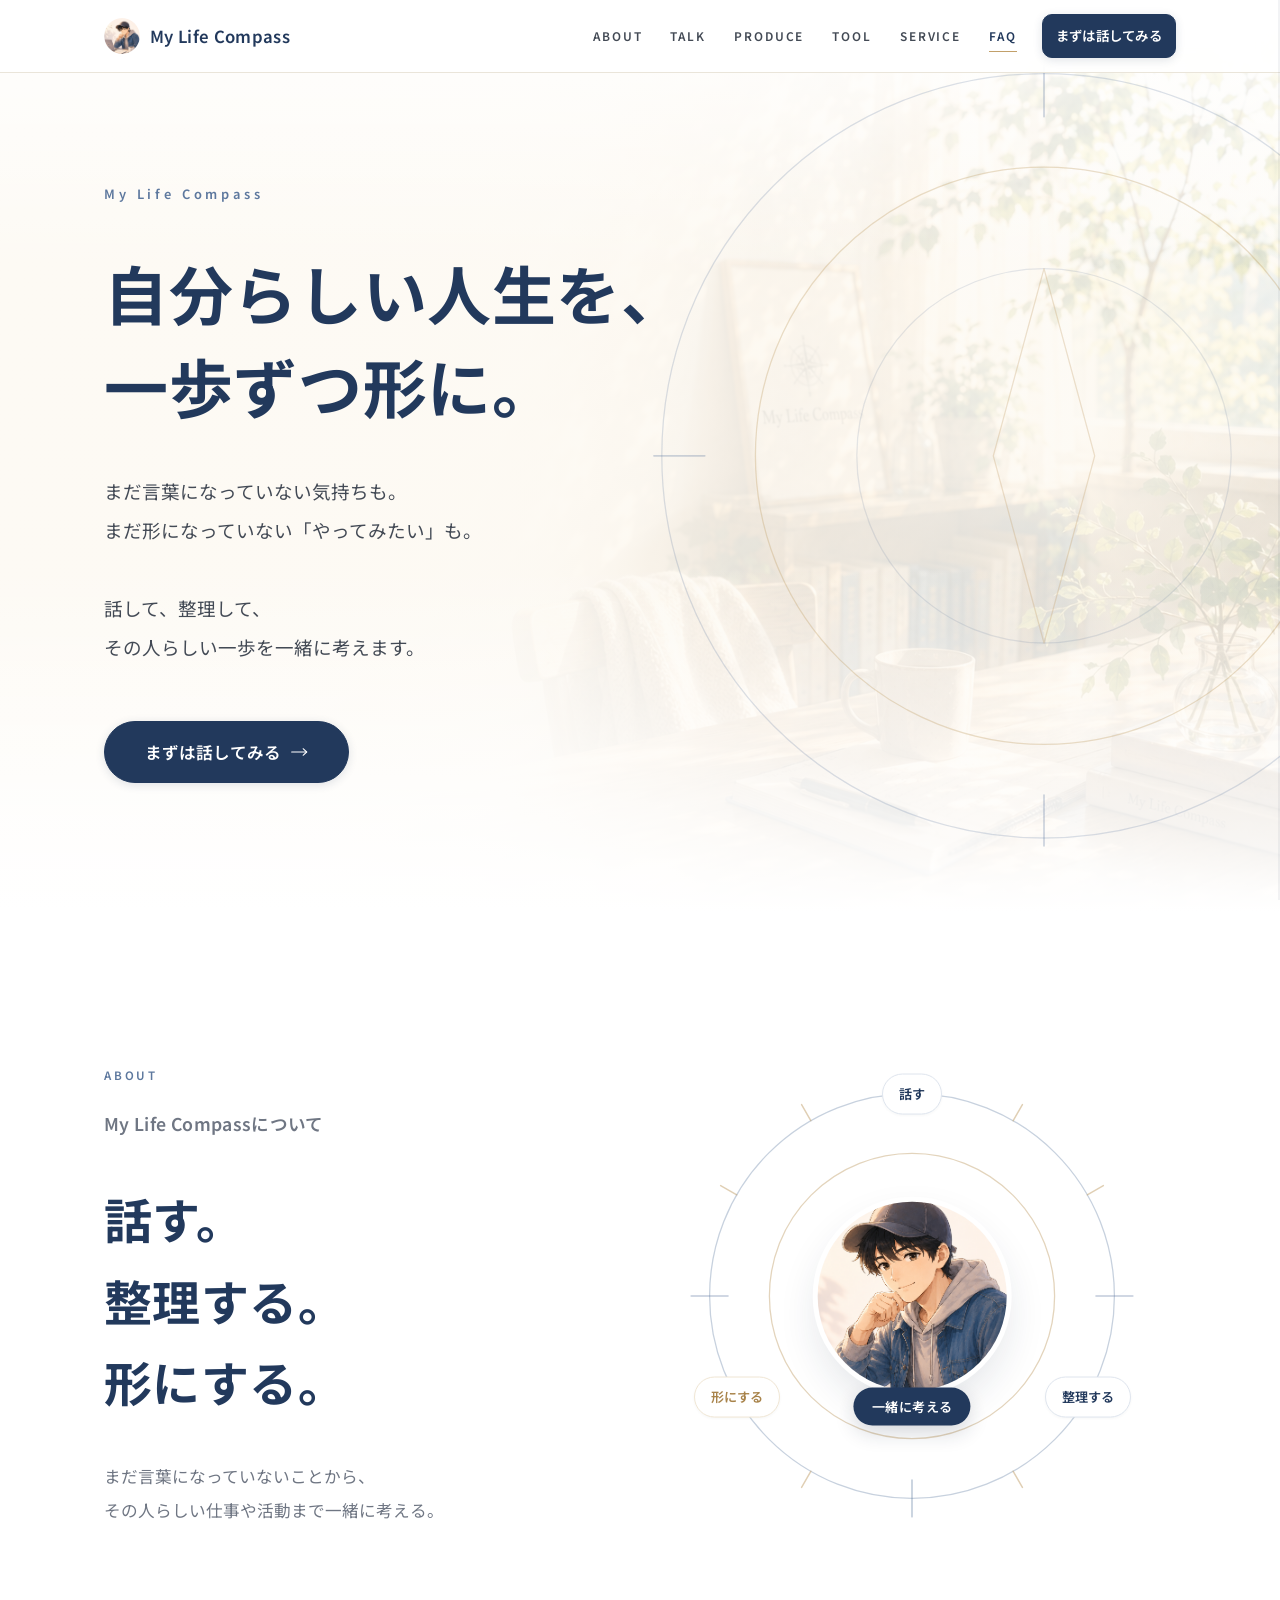
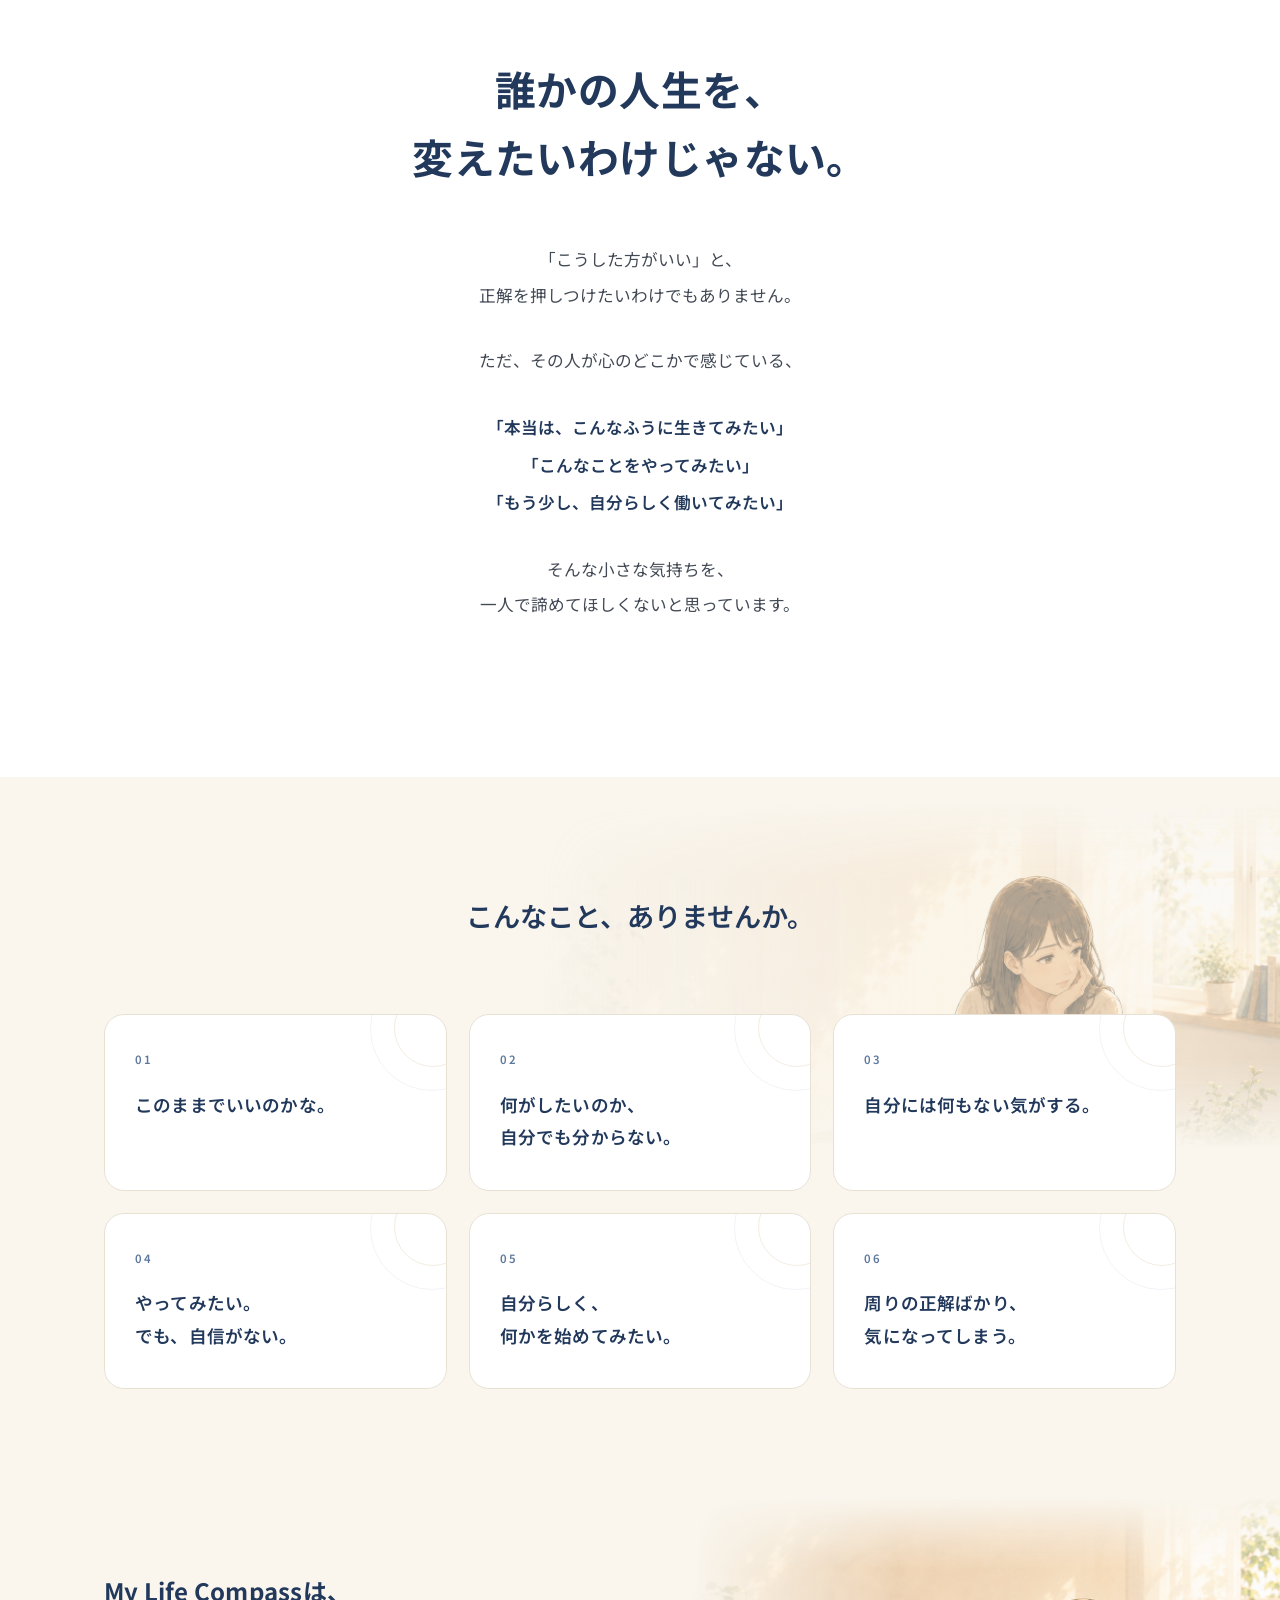
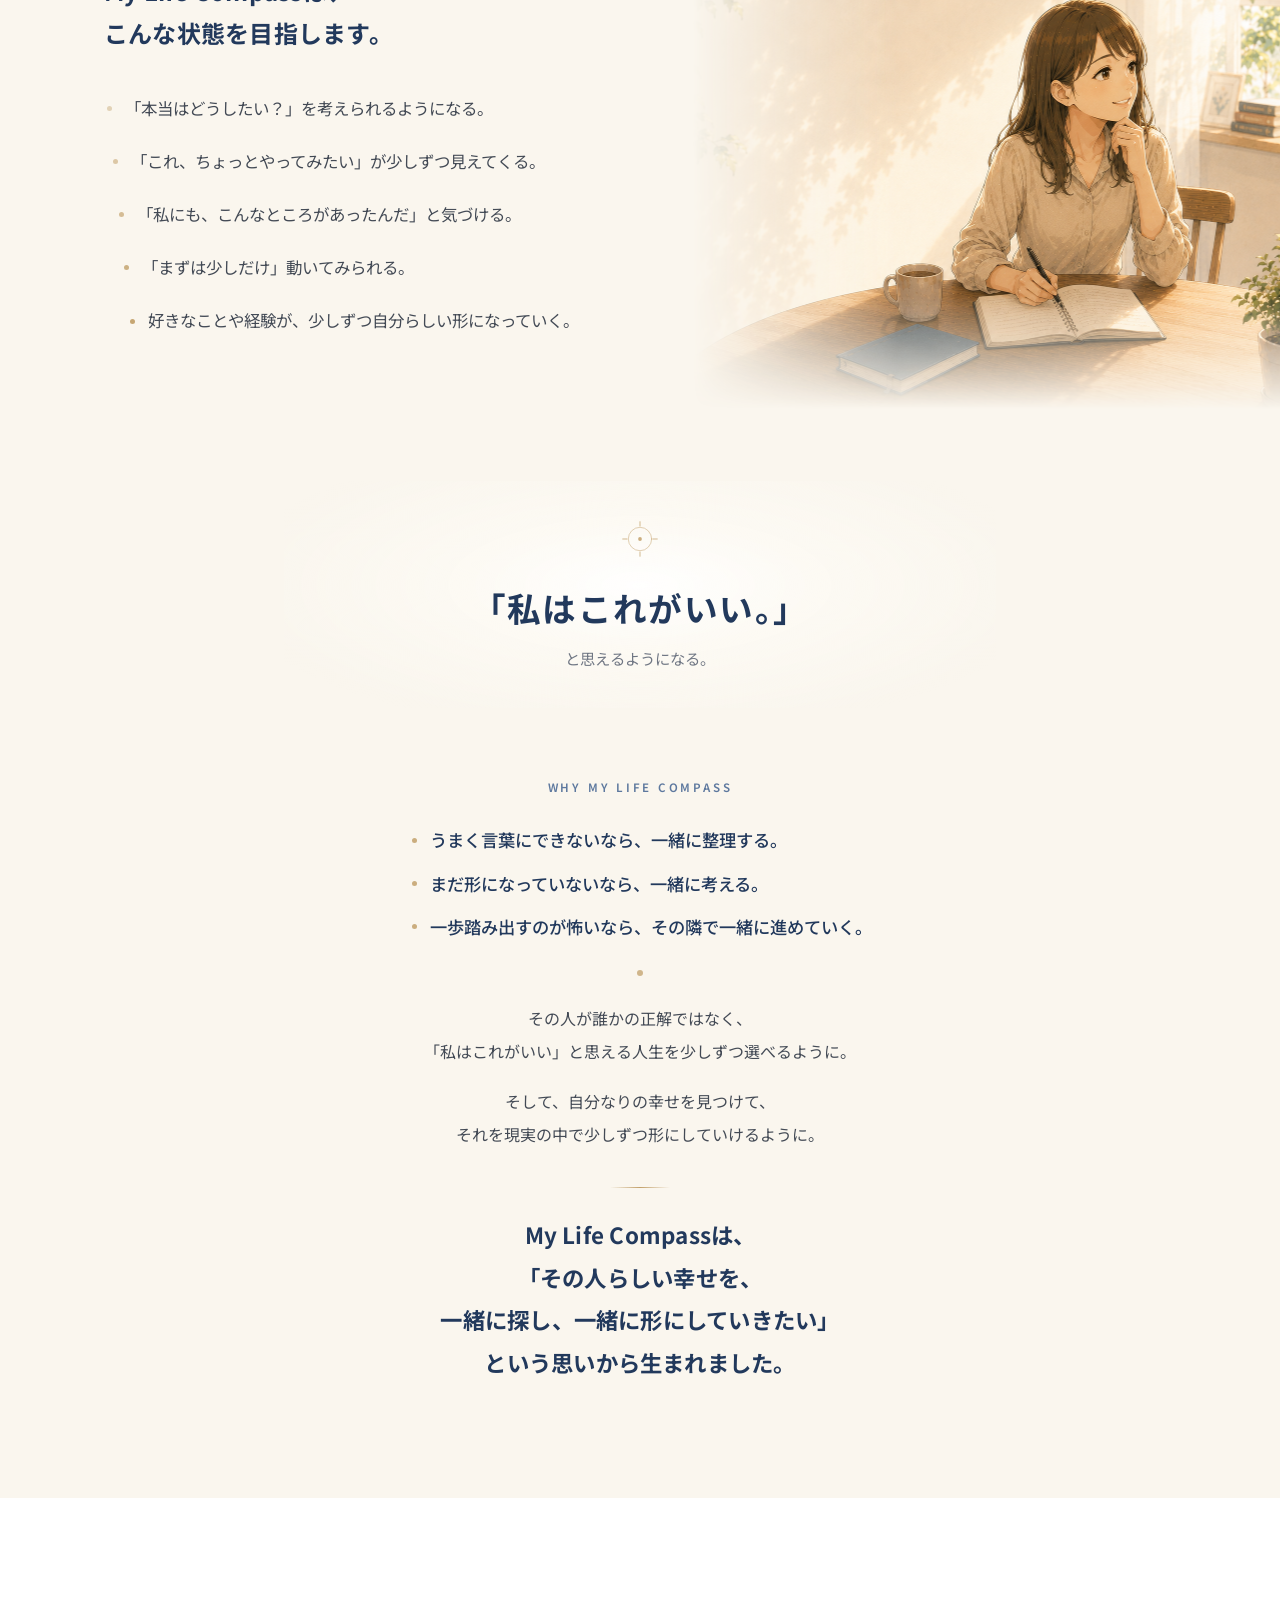
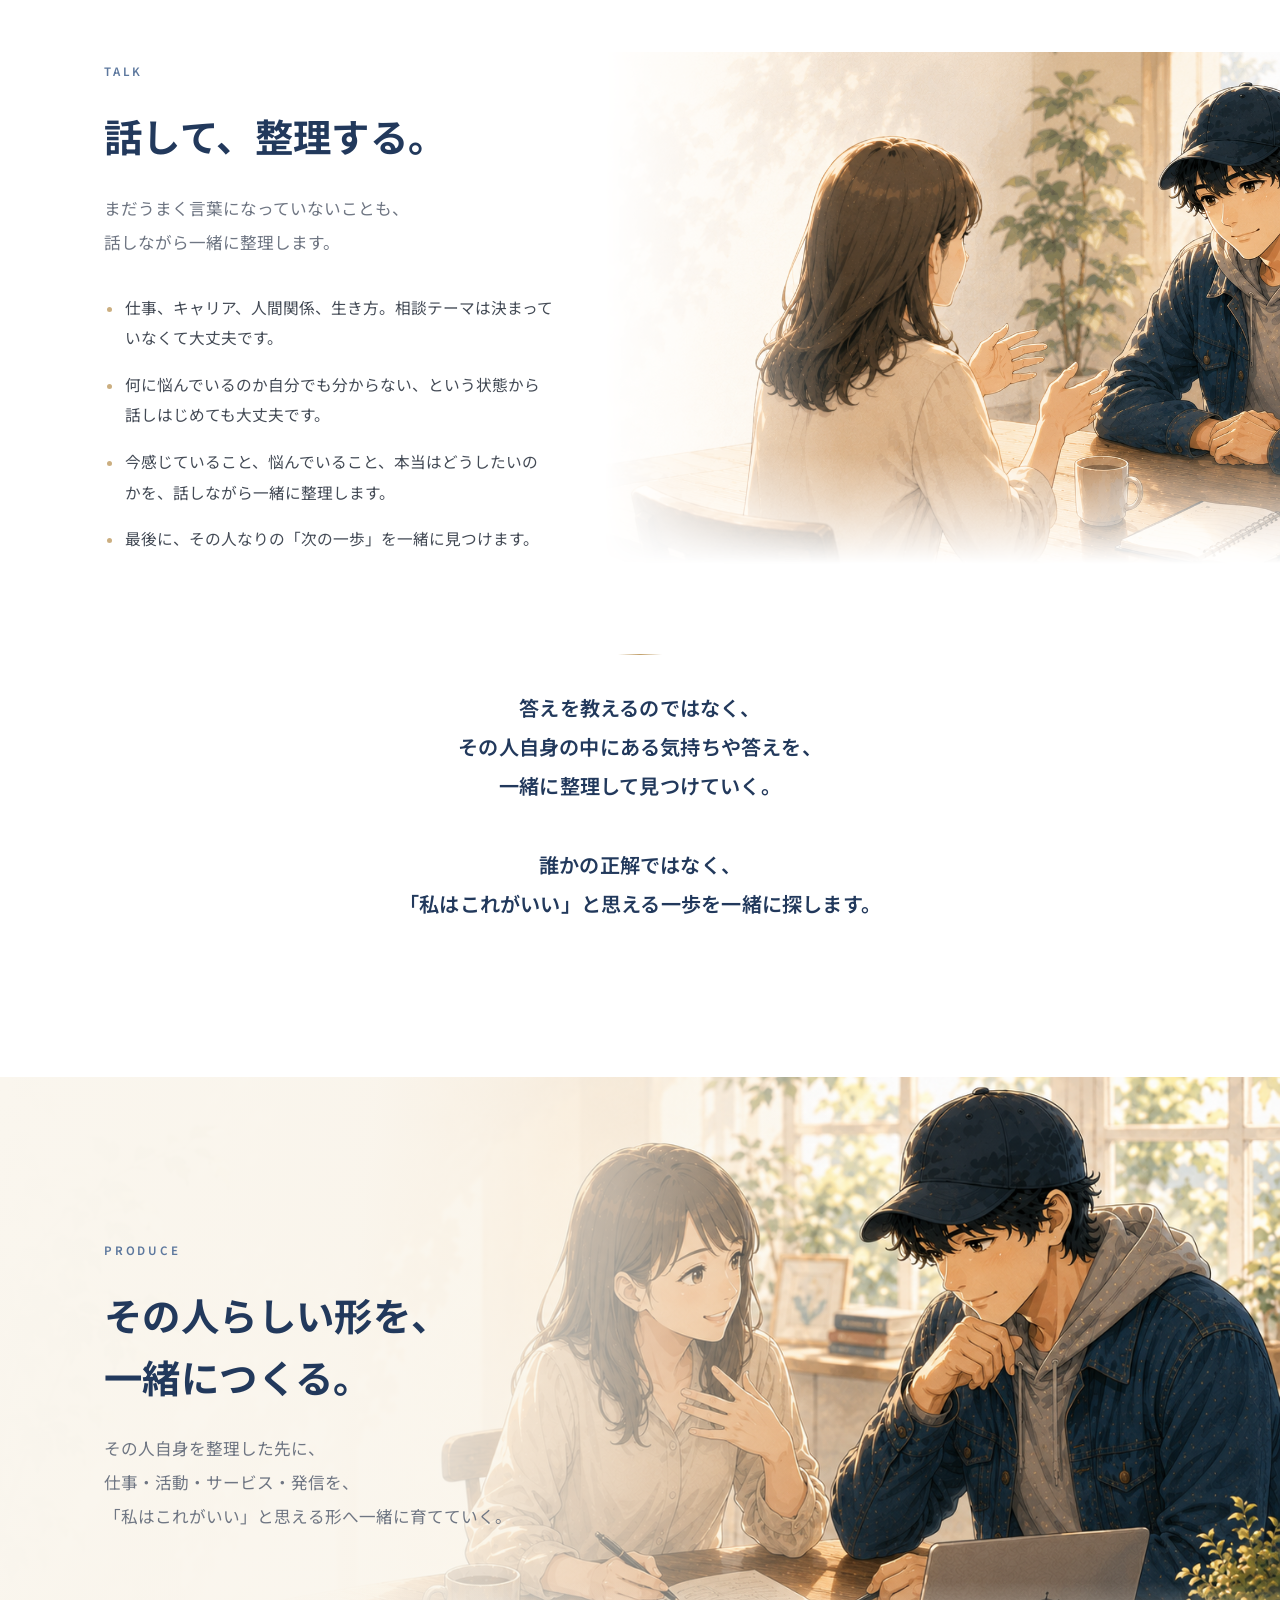
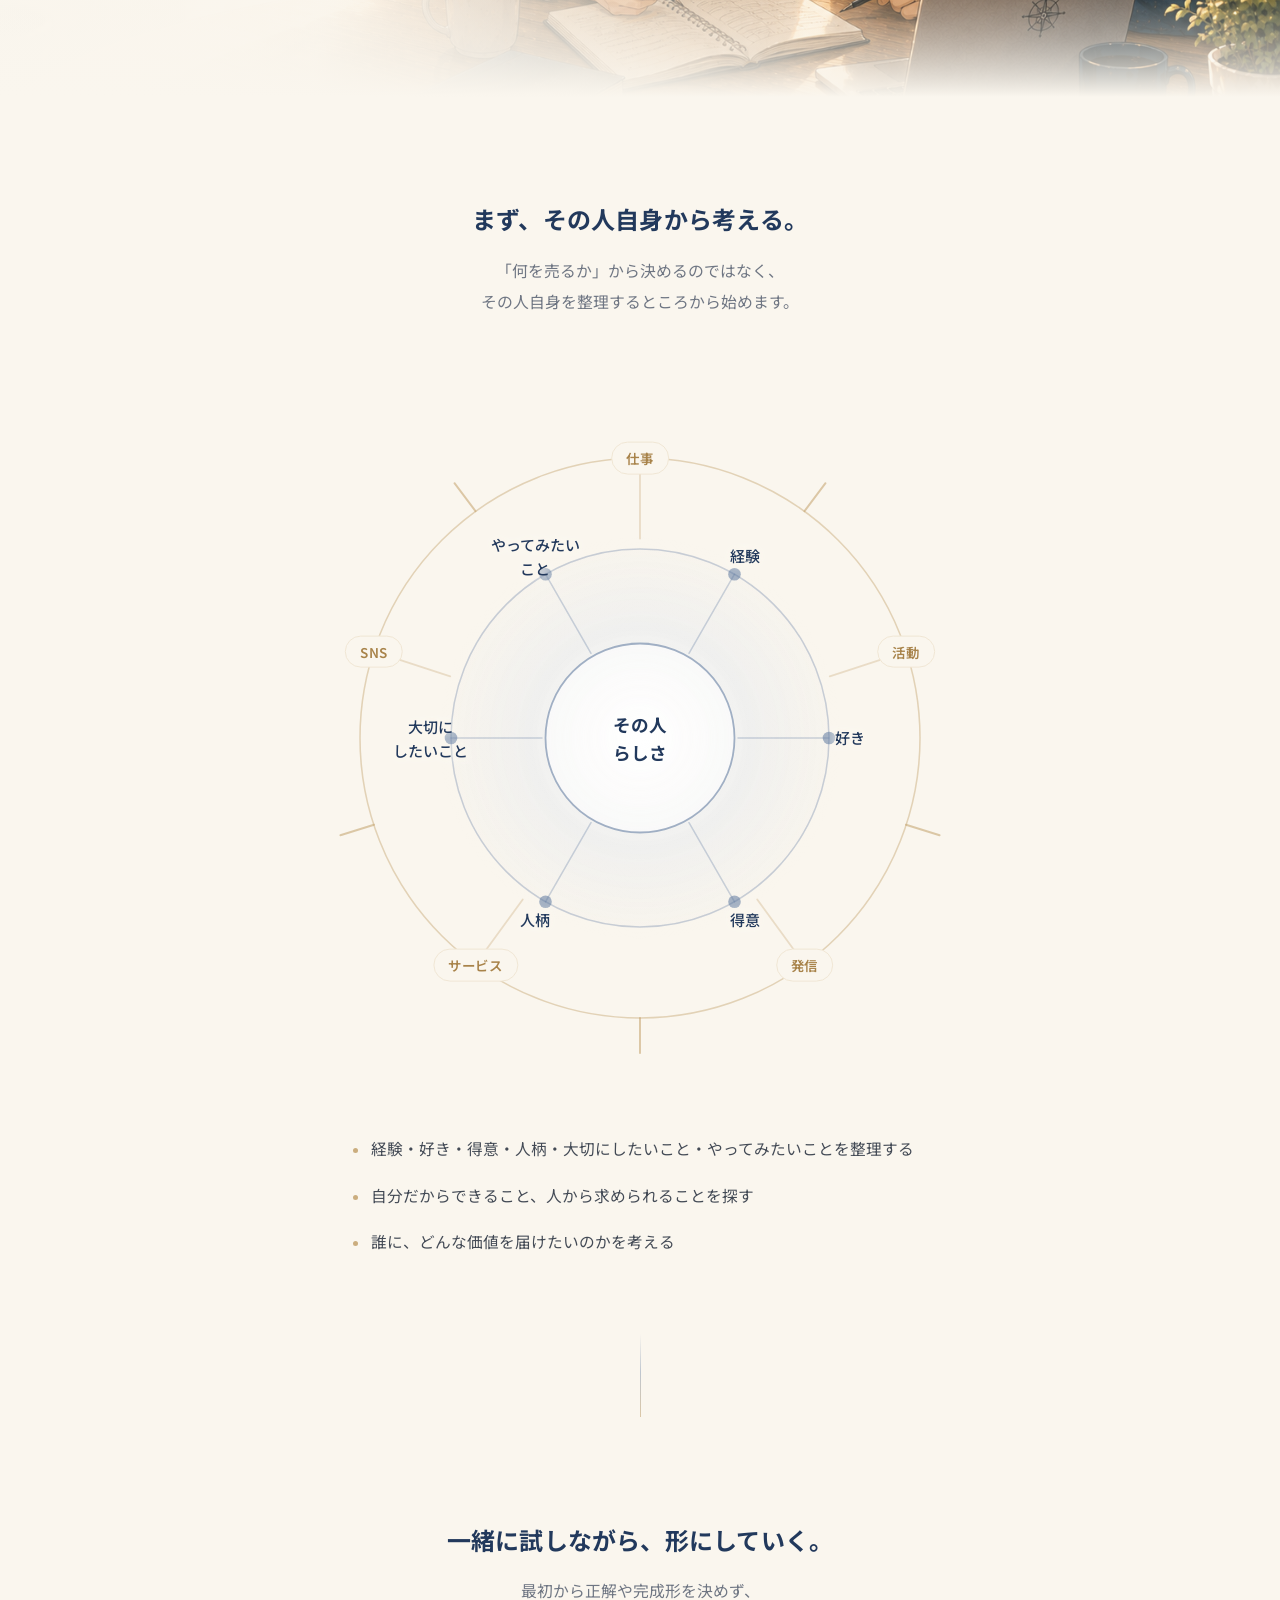
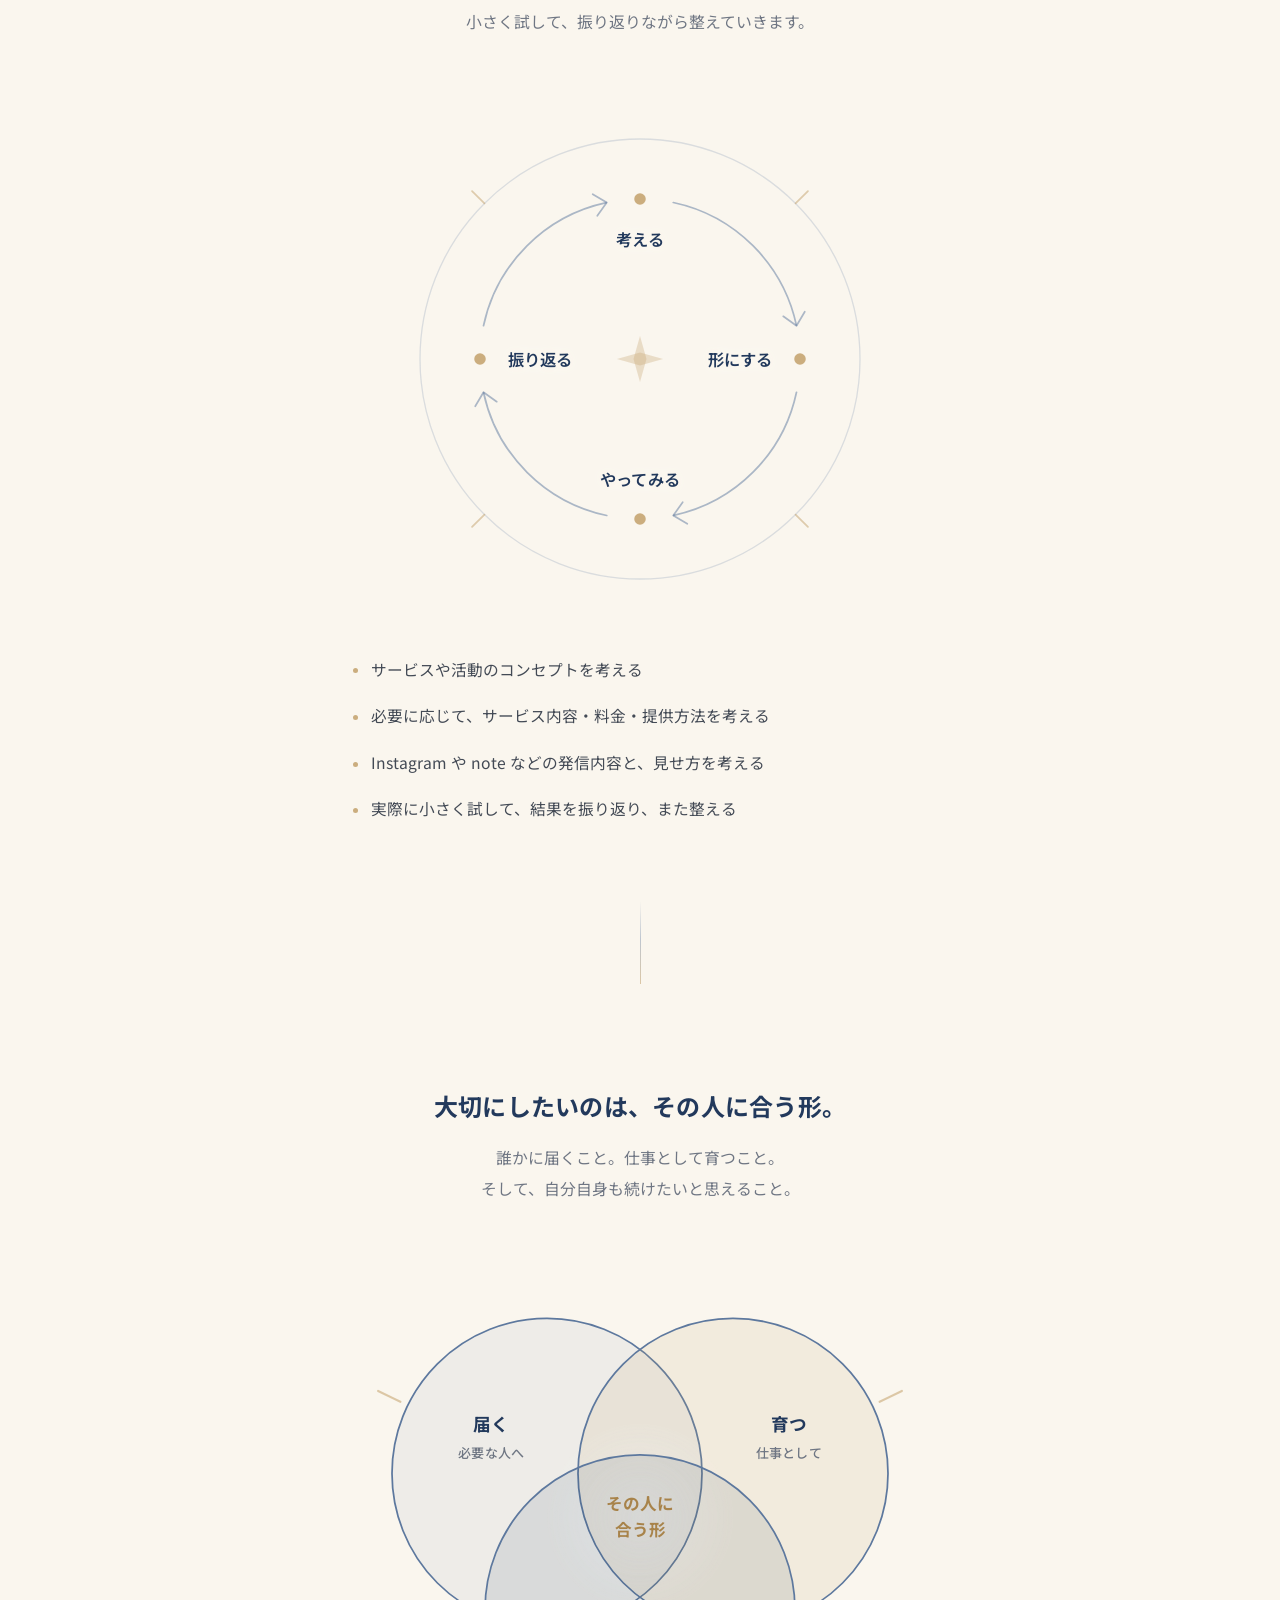
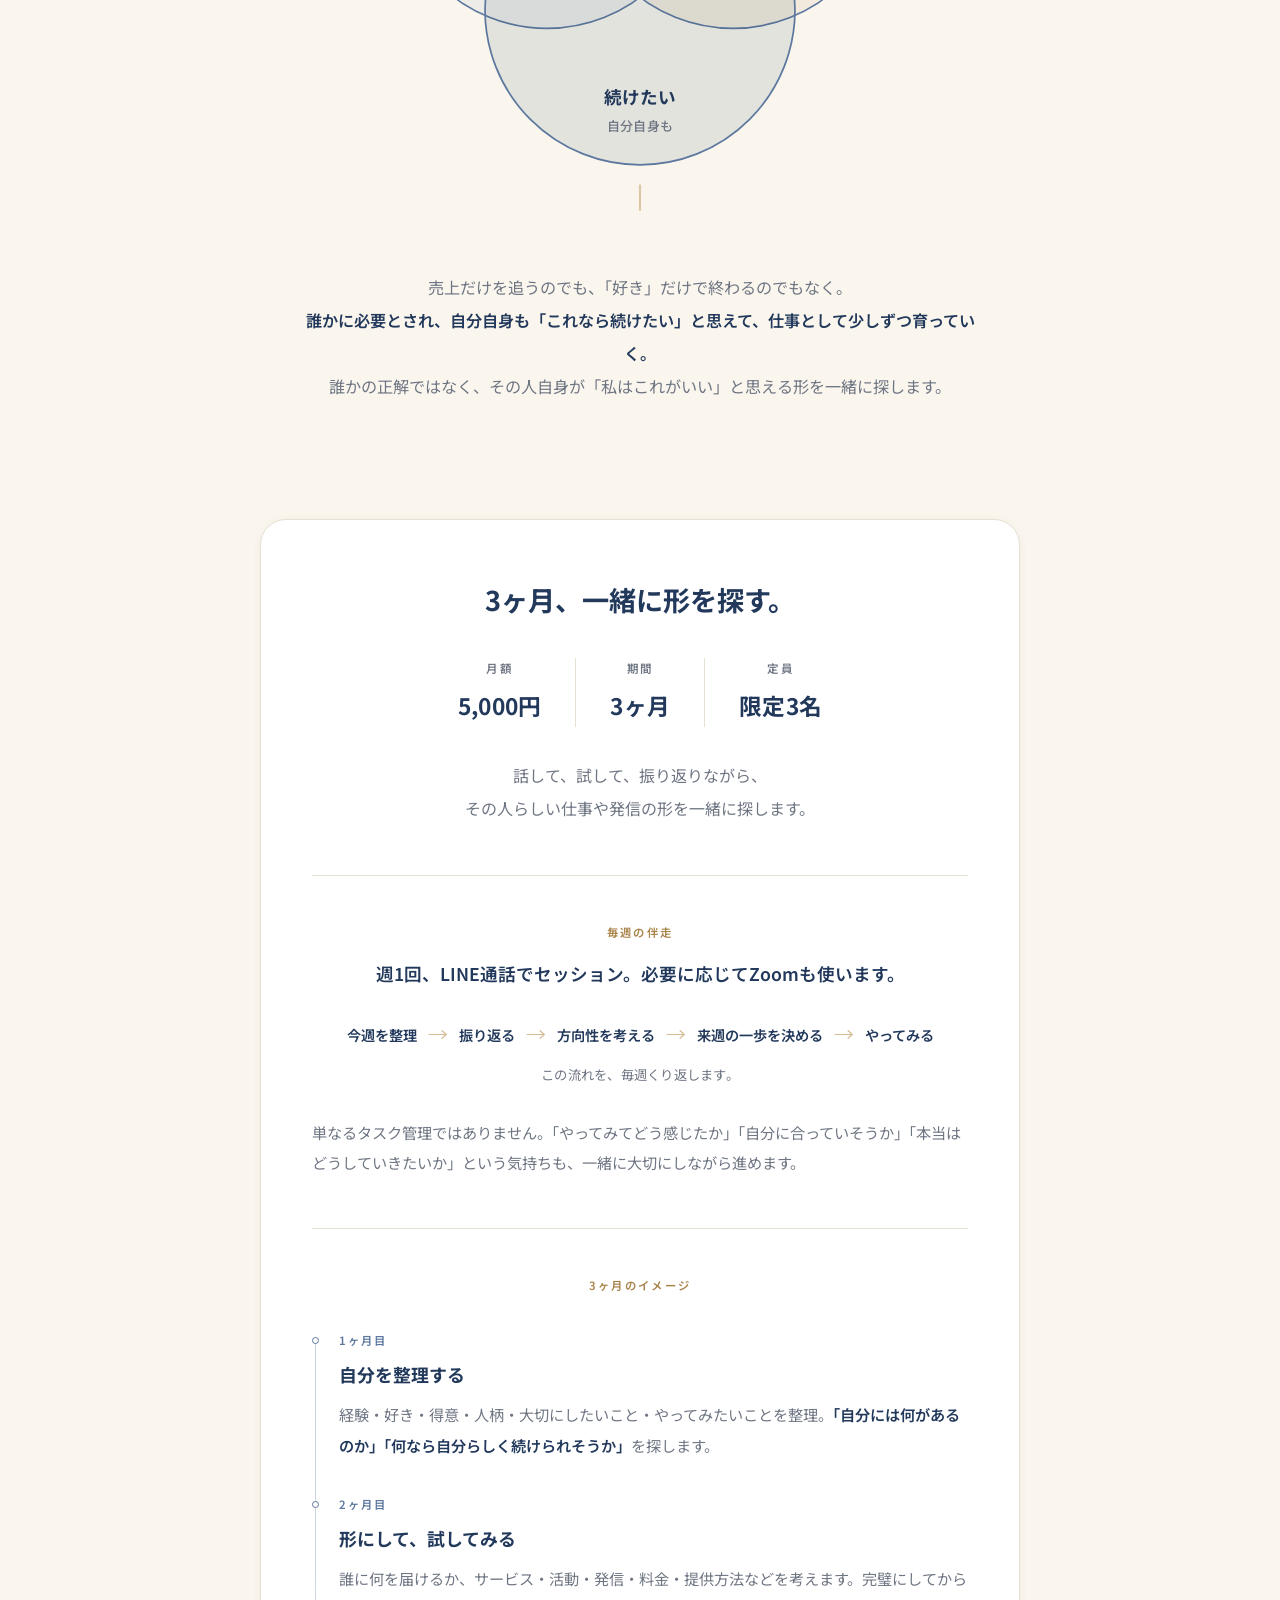
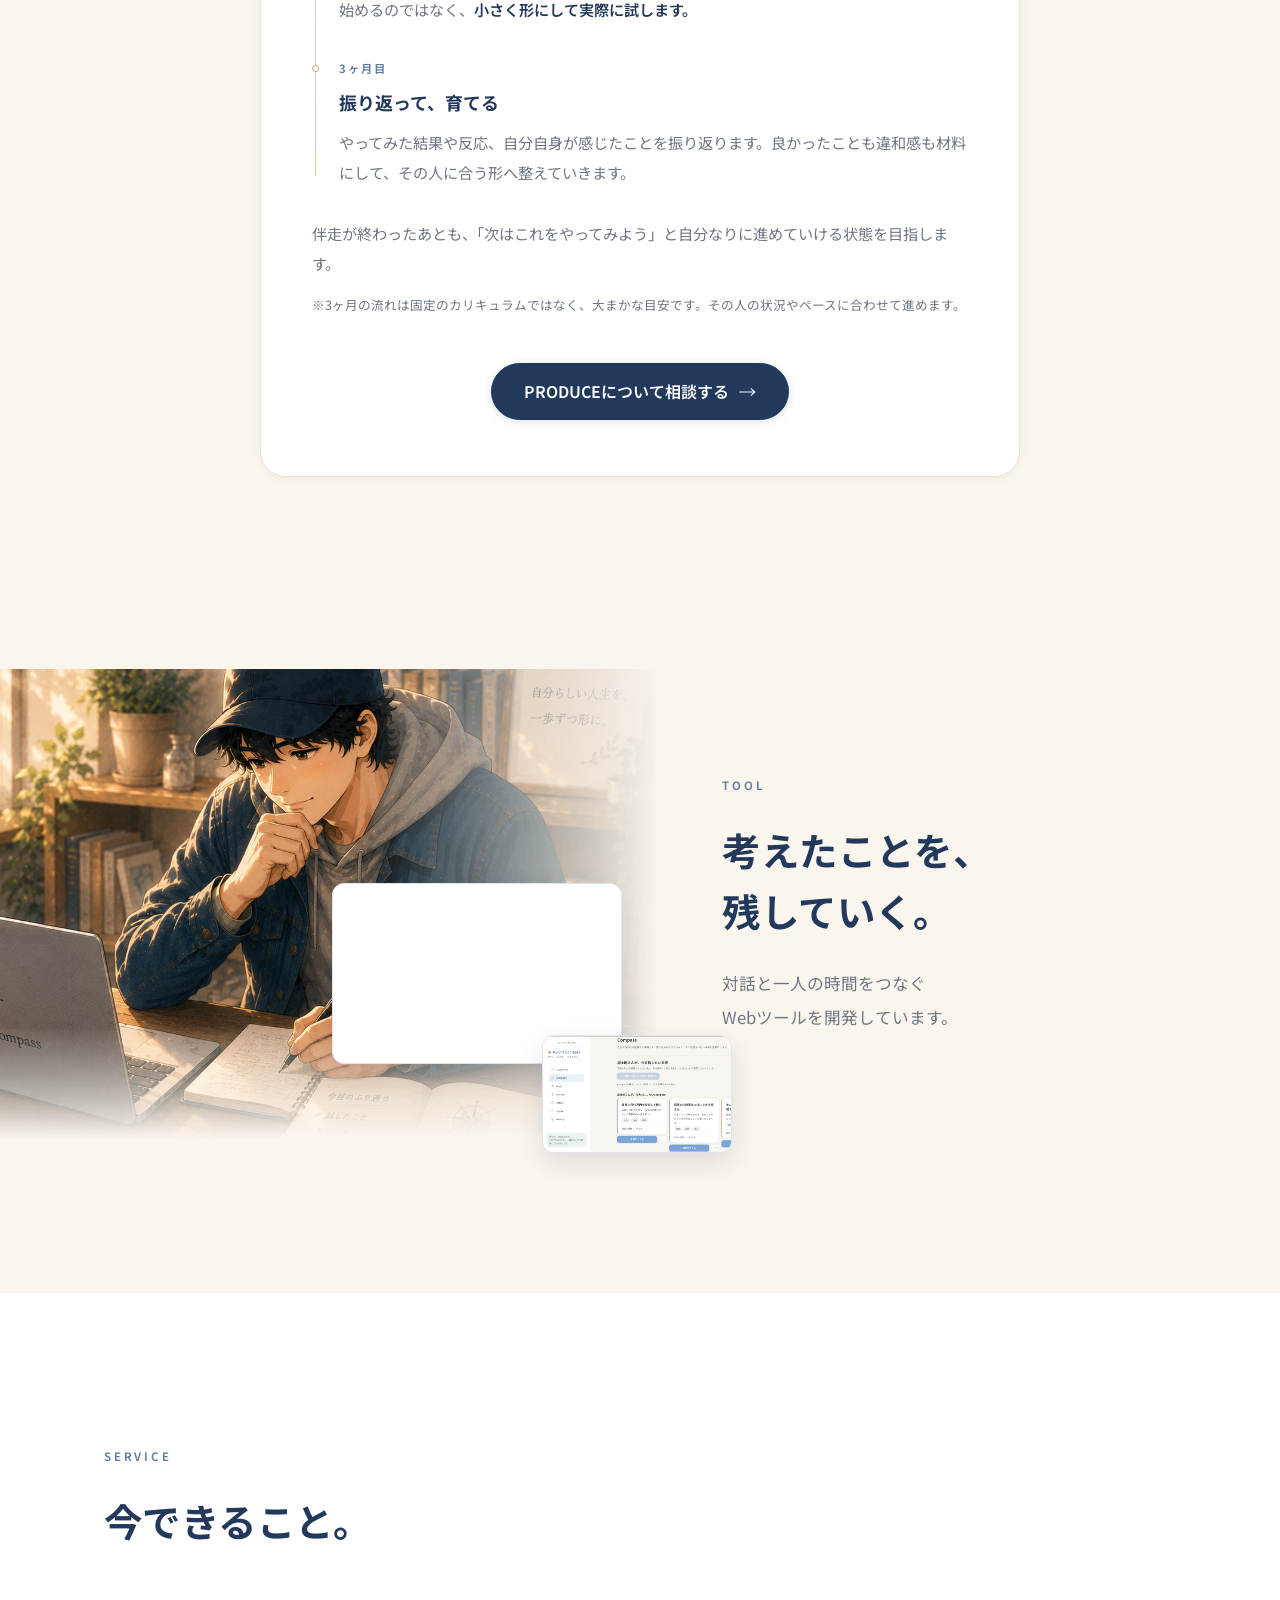
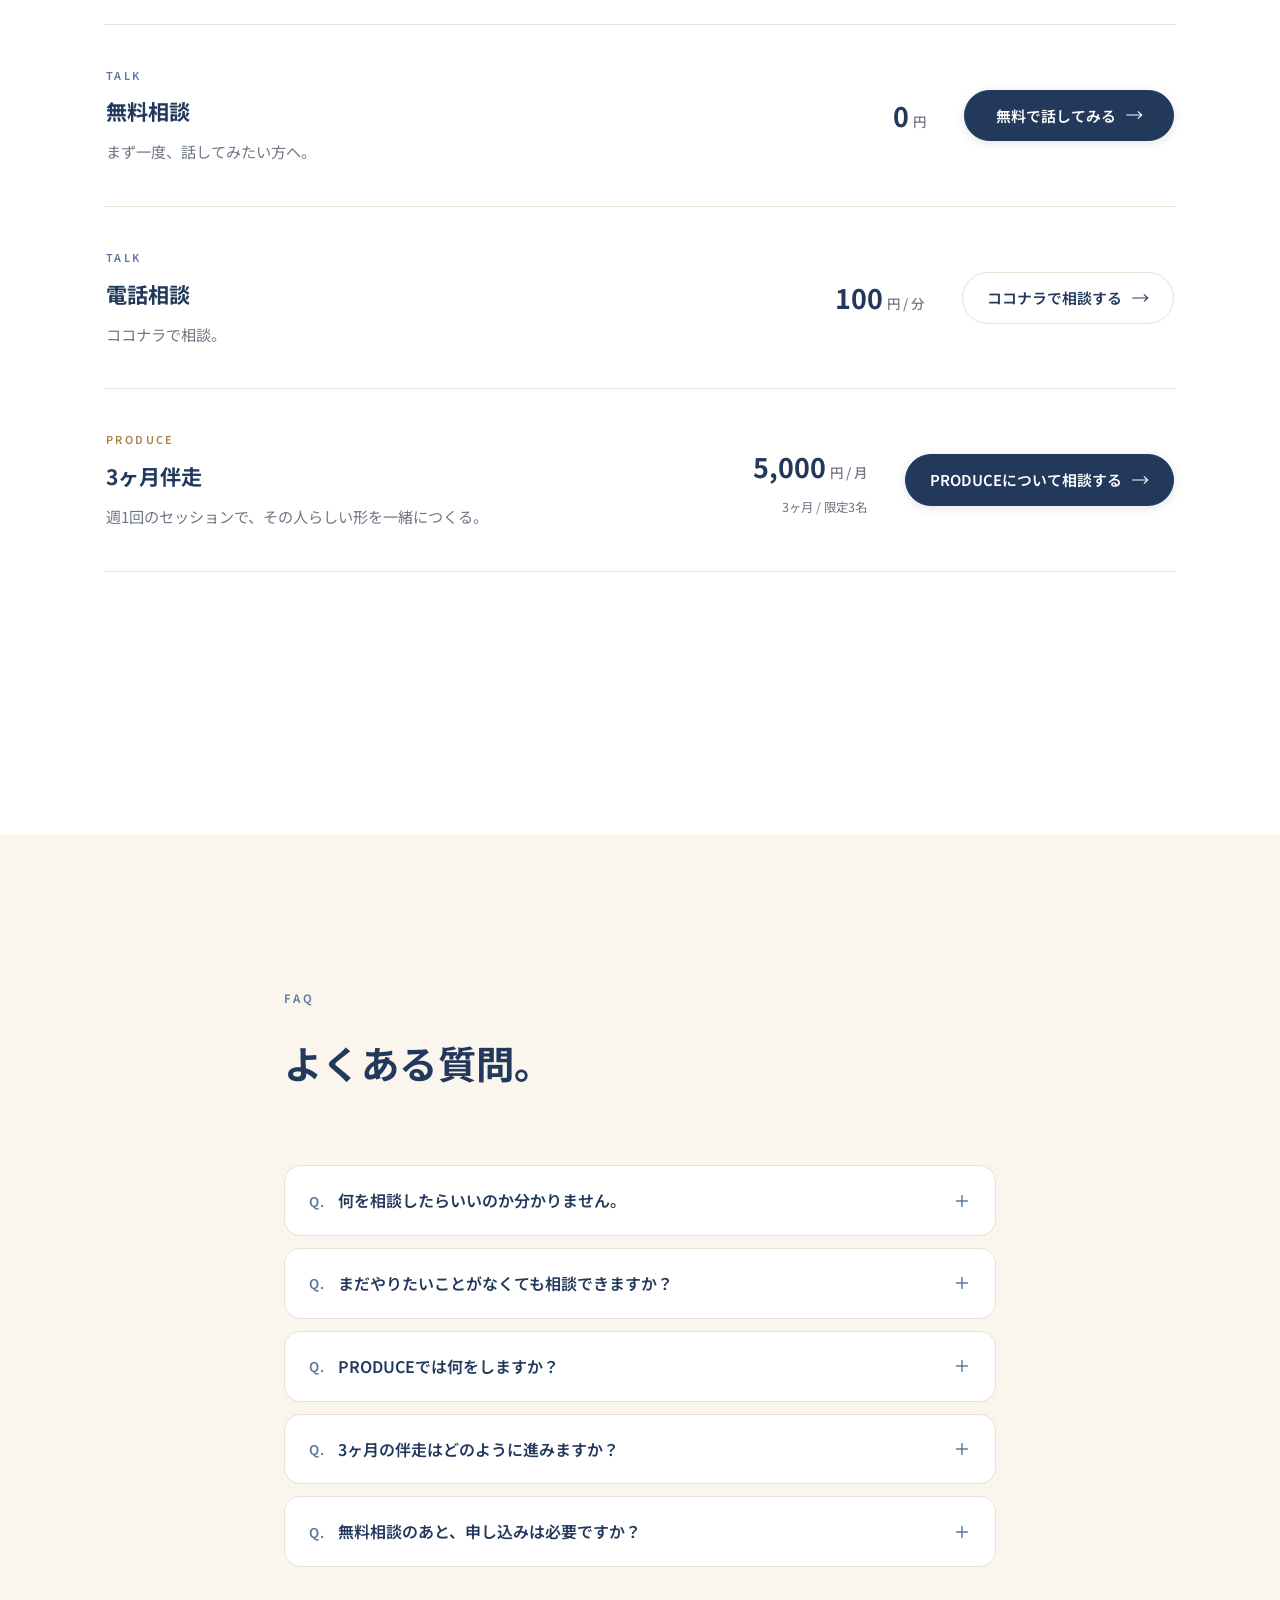
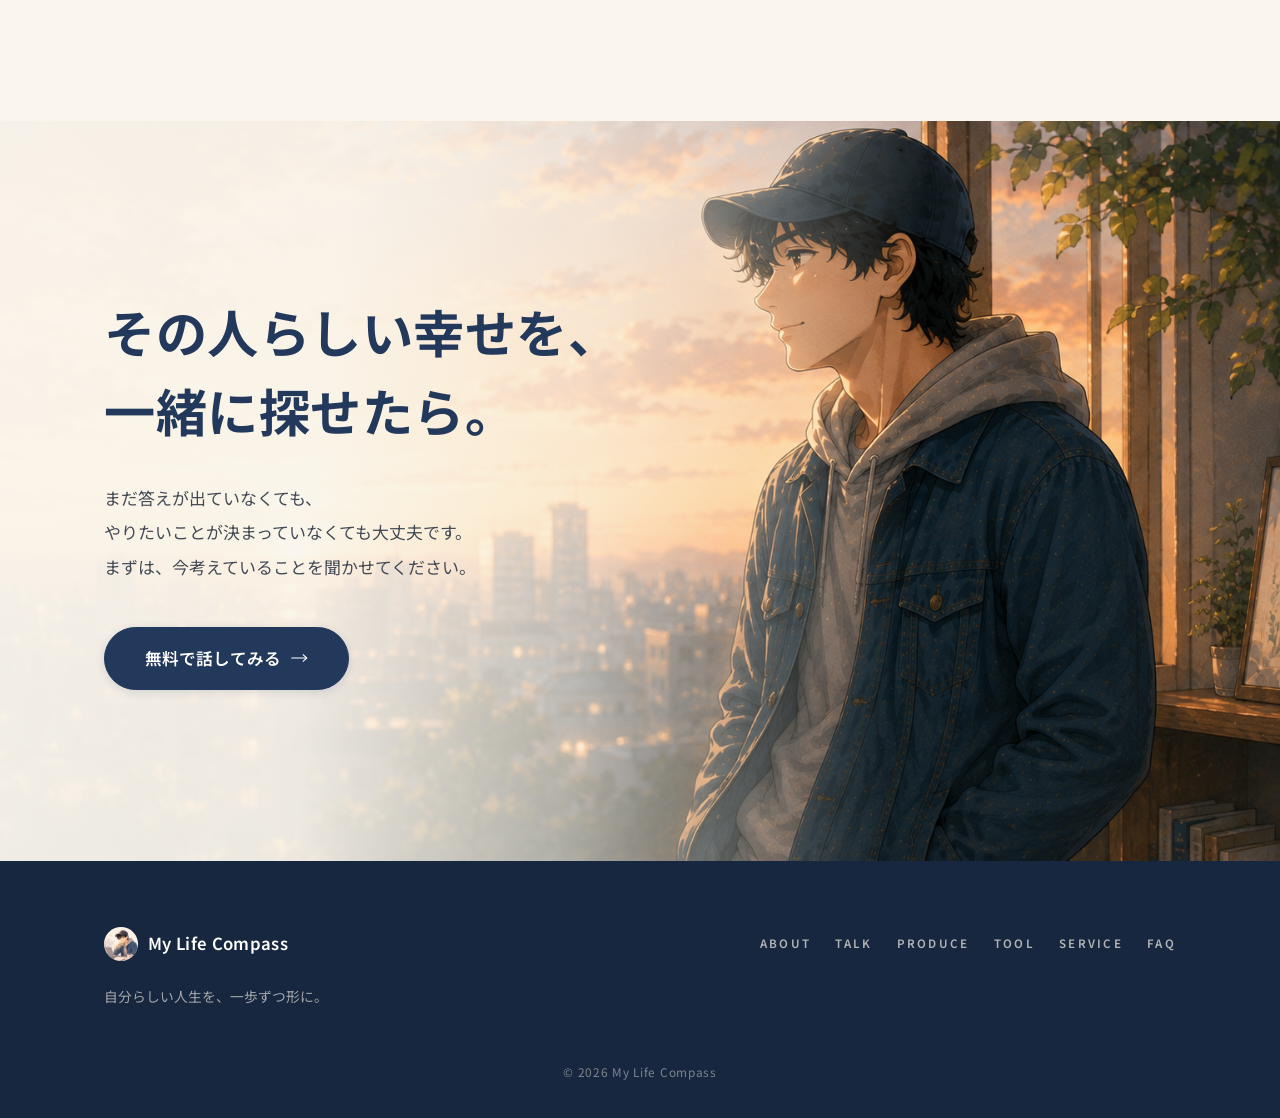
==== commit 92825bc4: "Improve My Life Compass LP design" ====
--- a/index.html
+++ b/index.html
@@ -13,6 +13,8 @@
   <meta property="og:image" content="./assets/icon.png" />
 
   <link rel="icon" href="./assets/icon.png" />
+  <!-- HERO の背景素材は CSS から参照するため、先に読み込みを始める -->
+  <link rel="preload" as="image" href="./assets/hero-welcome.png" fetchpriority="high" />
 
   <link rel="preconnect" href="https://fonts.googleapis.com" />
   <link rel="preconnect" href="https://fonts.gstatic.com" crossorigin />
@@ -146,7 +148,6 @@
       </div>
 
       <div class="container container-narrow about-story">
-        <p class="label reveal">WHY MY LIFE COMPASS</p>
         <h3 class="about-story-title reveal">
           誰かの人生を、<br />
           変えたいわけじゃない。
@@ -172,93 +173,121 @@
             そんな小さな気持ちを、<br />
             一人で諦めてほしくないと思っています。
           </p>
-
-          <p class="about-story-actions reveal">
-            うまく言葉にできないなら、一緒に整理する。<br />
-            まだ形になっていないなら、一緒に考える。<br />
-            一歩踏み出すのが怖いなら、その隣で一緒に進めていく。
-          </p>
-
+        </div>
+      </div>
+    </section>
+
+    <!-- ============================================================
+         共感 → 目指す状態 → WHY MY LIFE COMPASS
+         「今の自分」から「私はこれがいい」まで、ひと続きに見せる
+    ============================================================= -->
+    <section class="section section-ivory voices" id="voices">
+      <div class="container voices-block">
+        <!-- まだ迷っている時間そのものを、6つの言葉の背後に置く -->
+        <div class="voices-scene reveal" aria-hidden="true">
+          <img src="./assets/change-before.png" alt="" loading="lazy" decoding="async" />
+        </div>
+
+        <h2 class="voices-h reveal">こんなこと、ありませんか。</h2>
+
+        <div class="voice-grid">
+          <article class="voice-card reveal">
+            <p class="voice-no">01</p>
+            <p class="voice-line">このままで<br class="xs-only" />いいのかな。</p>
+          </article>
+
+          <article class="voice-card reveal">
+            <p class="voice-no">02</p>
+            <p class="voice-line">何がしたいのか、<br />自分でも分からない。</p>
+          </article>
+
+          <article class="voice-card reveal">
+            <p class="voice-no">03</p>
+            <p class="voice-line">自分には<br class="xs-only" />何もない気がする。</p>
+          </article>
+
+          <article class="voice-card reveal">
+            <p class="voice-no">04</p>
+            <p class="voice-line">やってみたい。<br />でも、自信がない。</p>
+          </article>
+
+          <article class="voice-card reveal">
+            <p class="voice-no">05</p>
+            <p class="voice-line">自分らしく、<br />何かを始めてみたい。</p>
+          </article>
+
+          <article class="voice-card reveal">
+            <p class="voice-no">06</p>
+            <p class="voice-line">周りの正解ばかり、<br />気になってしまう。</p>
+          </article>
+        </div>
+      </div>
+
+      <!-- 目指す状態（比較ではなく、気持ちが少しだけ開いていく一続きとして） -->
+      <div class="container aim">
+        <div class="aim-copy">
+          <h2 class="aim-h reveal">
+            My Life Compassは、<br />こんな状態を目指します。
+          </h2>
+
+          <ul class="aim-list">
+            <li class="reveal" style="--s:0">「本当はどうしたい？」を<br class="xs-only" />考えられるようになる。</li>
+            <li class="reveal" style="--s:1">「これ、ちょっとやってみたい」が<br class="xs-only" />少しずつ見えてくる。</li>
+            <li class="reveal" style="--s:2">「私にも、こんなところがあったんだ」<br class="xs-only" />と気づける。</li>
+            <li class="reveal" style="--s:3">「まずは少しだけ」動いてみられる。</li>
+            <li class="reveal" style="--s:4">好きなことや経験が、<br class="xs-only" />少しずつ自分らしい形になっていく。</li>
+          </ul>
+        </div>
+
+        <figure class="aim-scene reveal">
+          <img src="./assets/change-after.png" alt="窓辺のテーブルで、これからやってみたいことを思い浮かべている女性" loading="lazy" decoding="async" />
+        </figure>
+      </div>
+
+      <!-- 着地点：「私はこれがいい。」 -->
+      <div class="container container-narrow">
+        <p class="aim-land reveal">
+          <span class="aim-mark" aria-hidden="true">
+            <svg viewBox="0 0 40 40" fill="none">
+              <circle class="am-ring" cx="20" cy="20" r="13" />
+              <line class="am-tick" x1="20" y1="0.8" x2="20" y2="5.6" />
+              <line class="am-tick" x1="20" y1="34.4" x2="20" y2="39.2" />
+              <line class="am-tick" x1="0.8" y1="20" x2="5.6" y2="20" />
+              <line class="am-tick" x1="34.4" y1="20" x2="39.2" y2="20" />
+              <circle class="am-dot" cx="20" cy="20" r="2.1" />
+            </svg>
+          </span>
+          <strong>「私はこれがいい。」</strong>と思えるようになる。
+        </p>
+      </div>
+
+      <!-- WHY MY LIFE COMPASS（「私はこれがいい。」の余韻を受ける） -->
+      <div class="container container-narrow why">
+        <p class="label reveal">WHY MY LIFE COMPASS</p>
+
+        <ul class="qlist why-actions reveal">
+          <li>うまく言葉にできないなら、一緒に整理する。</li>
+          <li>まだ形になっていないなら、一緒に考える。</li>
+          <li>一歩踏み出すのが怖いなら、<br class="xs-only" />その隣で一緒に進めていく。</li>
+        </ul>
+
+        <div class="why-body">
           <p class="reveal">
             その人が誰かの正解ではなく、<br />
-            「私はこれがいい」と思える人生を少しずつ選べるように。
-          </p>
-
+            「私はこれがいい」と思える<br class="xs-only" />人生を少しずつ選べるように。
+          </p>
           <p class="reveal">
             そして、自分なりの幸せを見つけて、<br />
-            それを現実の中で少しずつ形にしていけるように。
-          </p>
-
-          <p class="about-story-belief reveal">
-            My Life Compassは、<br />
-            「その人らしい幸せを、<br />
-            一緒に探し、一緒に形にしていきたい」<br />
-            という思いから生まれました。
-          </p>
-        </div>
-      </div>
-    </section>
-
-    <!-- ============================================================
-         共感（ABOUT → TALK の橋）
-    ============================================================= -->
-    <section class="section section-ivory voices" id="voices">
-      <div class="container">
-        <h2 class="voices-h reveal">こんなこと、ありませんか。</h2>
-
-        <div class="voice-grid">
-          <article class="voice-card reveal">
-            <svg class="ic" viewBox="0 0 24 24" aria-hidden="true">
-              <path d="M12 3v3" />
-              <path d="M18.4 13H5.6a2 2 0 0 1-1.4-.6l-1.5-1.5a1 1 0 0 1 0-1.4l1.5-1.5A2 2 0 0 1 5.6 7.4h12.8a2 2 0 0 1 1.4.6l1.5 1.5a1 1 0 0 1 0 1.4l-1.5 1.5a2 2 0 0 1-1.4.6Z" />
-              <path d="M12 13v8" />
-            </svg>
-            <p>このままでいいのかな、と<strong>考えることが増えた</strong>。</p>
-          </article>
-
-          <article class="voice-card reveal">
-            <svg class="ic" viewBox="0 0 24 24" aria-hidden="true">
-              <circle cx="12" cy="12" r="9" />
-              <path d="M9.4 9.2a2.6 2.6 0 1 1 3.7 2.4c-.7.3-1.1.9-1.1 1.7v.3" />
-              <path d="M12 17.4h.01" />
-            </svg>
-            <p><strong>何がしたいのか</strong>、自分でもよく分からない。</p>
-          </article>
-
-          <article class="voice-card reveal">
-            <svg class="ic" viewBox="0 0 24 24" aria-hidden="true">
-              <path d="M12 3 3 7.4l9 4.4 9-4.4L12 3Z" />
-              <path d="M3 12.4 12 16.8l9-4.4" />
-              <path d="M3 16.8 12 21.2l9-4.4" />
-            </svg>
-            <p>仕事やこれからについて、<strong>一度整理したい</strong>。</p>
-          </article>
-
-          <article class="voice-card reveal">
-            <svg class="ic" viewBox="0 0 24 24" aria-hidden="true">
-              <path d="M12 20.5v-7.2" />
-              <path d="M12 13.3C12 9.9 9.3 7.2 5.9 7.2c0 3.4 2.7 6.1 6.1 6.1Z" />
-              <path d="M12 13.3c0-2.9 2.3-5.2 5.2-5.2 0 2.9-2.3 5.2-5.2 5.2Z" />
-            </svg>
-            <p>やってみたいけれど、<strong>始め方が分からない</strong>。</p>
-          </article>
-
-          <article class="voice-card reveal">
-            <svg class="ic" viewBox="0 0 24 24" aria-hidden="true">
-              <circle cx="10.6" cy="11" r="6.4" />
-              <path d="m19.4 19.8-4.3-4.3" />
-              <path d="M19.2 4v3.2M17.6 5.6h3.2" class="ic-gold" />
-            </svg>
-            <p>自分に<strong>何ができるのか</strong>、いまいち分からない。</p>
-          </article>
-
-          <article class="voice-card reveal">
-            <svg class="ic" viewBox="0 0 24 24" aria-hidden="true">
-              <path d="M4.6 11.8 20 4.4 12.6 19.8l-1.8-6.2Z" />
-            </svg>
-            <p>発信や活動の、<strong>方向性が定まらない</strong>。</p>
-          </article>
-        </div>
+            それを現実の中で<br class="xs-only" />少しずつ形にしていけるように。
+          </p>
+        </div>
+
+        <p class="why-belief reveal">
+          My Life Compassは、<br />
+          「その人らしい幸せを、<br />
+          一緒に探し、一緒に形にしていきたい」<br />
+          という思いから生まれました。
+        </p>
       </div>
     </section>
 
--- a/styles.css
+++ b/styles.css
@@ -160,6 +160,8 @@
 
 .pc-only { display: inline; }
 .sp-only { display: none; }
+/* 狭いスマホでだけ入れる改行 */
+.xs-only { display: none; }
 
 /* 統一された線画アイコン */
 .ic {
@@ -306,6 +308,29 @@
     radial-gradient(760px 520px at 78% 26%, rgba(240, 230, 212, .55) 0%, transparent 68%),
     radial-gradient(700px 480px at 6% 6%, rgba(234, 239, 246, .8) 0%, transparent 66%),
     linear-gradient(180deg, #ffffff 0%, #fdfaf4 58%, #ffffff 100%);
+}
+/* HERO の空気感（hero-welcome.png）
+   画像は主役ではなく、光と温度だけを足す。
+   左（コピー側）は完全にアイボリーへ、上下端は背景色へ戻し、
+   コンパスの背後だけ淡い光を置いて線が沈まないようにする。 */
+.hero::before {
+  content: "";
+  position: absolute; inset: 0; z-index: 0; pointer-events: none;
+  background-image:
+    linear-gradient(to bottom,
+      #ffffff 0%, rgba(255, 255, 255, .58) 11%, rgba(255, 255, 255, 0) 30%,
+      rgba(255, 255, 255, 0) 62%, rgba(255, 255, 255, .74) 88%, #ffffff 100%),
+    linear-gradient(99deg,
+      #fdfaf4 0%, rgba(253, 250, 244, .99) 27%, rgba(253, 250, 244, .95) 43%,
+      rgba(253, 250, 244, .82) 58%, rgba(253, 250, 244, .63) 80%,
+      rgba(253, 250, 244, .57) 100%),
+    radial-gradient(600px 560px at 84% 48%,
+      rgba(253, 250, 244, .82) 0%, rgba(253, 250, 244, .34) 46%,
+      rgba(253, 250, 244, 0) 74%),
+    url("./assets/hero-welcome.png");
+  background-repeat: no-repeat;
+  background-position: center, center, center, 100% 64%;
+  background-size: cover, cover, cover, cover;
 }
 .hero-compass {
   position: absolute; z-index: 0; pointer-events: none;
@@ -478,7 +503,7 @@
   text-align: center;
 }
 .about-story-title {
-  margin-top: 22px;
+  margin-top: 0;
   font-size: clamp(1.65rem, 4vw, 2.55rem);
   font-weight: 700;
   line-height: 1.65;
@@ -502,40 +527,53 @@
   color: var(--navy) !important;
   line-height: 2.25 !important;
 }
-.about-story-actions {
-  color: var(--ink-soft) !important;
-}
-.about-story-belief {
-  position: relative;
-  margin-top: clamp(46px, 6vw, 72px) !important;
-  padding-top: clamp(30px, 4vw, 40px);
-  font-size: clamp(1.06rem, 2.4vw, 1.34rem) !important;
-  font-weight: 700;
-  line-height: 2 !important;
-  color: var(--navy) !important;
-}
-.about-story-belief::before {
-  content: "";
+
+/* =========================================================
+   共感（ABOUT → TALK をつなぐ）
+   ========================================================= */
+.voices {
+  padding-top: clamp(76px, 9vw, 132px);
+  padding-bottom: clamp(76px, 9vw, 128px);
+  overflow: hidden;
+}
+
+/* 6つの言葉の背後に、まだ迷っている時間そのものを置く。
+   画像は主張させず、カードの余白から気配だけが見える状態にする。 */
+.voices-block { position: relative; }
+.voices-scene {
   position: absolute;
-  left: 50%;
-  top: 0;
-  width: 52px;
-  height: 1px;
-  transform: translateX(-50%);
-  background: linear-gradient(90deg,
-    rgba(194, 160, 106, 0), var(--gold), rgba(194, 160, 106, 0));
-}
-
-/* =========================================================
-   共感（ABOUT → TALK をつなぐ）
-   ========================================================= */
+  z-index: 0;
+  top: clamp(-110px, -7vw, -70px);
+  right: calc(50% - 50vw);
+  width: min(58vw, 820px);
+  height: clamp(300px, 27vw, 390px);
+  pointer-events: none;
+}
+.voices-scene img {
+  width: 100%; height: 100%;
+  object-fit: cover;
+  object-position: 62% 36%;
+  opacity: .47;
+  /* 左と上下をアイボリーへ溶かし、カード側だけ静かに引く */
+  -webkit-mask-image:
+    linear-gradient(to right, transparent 0%, rgba(0, 0, 0, .3) 24%, #000 58%),
+    linear-gradient(to bottom, transparent 0%, #000 22%, #000 74%, transparent 100%);
+  -webkit-mask-composite: source-in;
+          mask-image:
+    linear-gradient(to right, transparent 0%, rgba(0, 0, 0, .3) 24%, #000 58%),
+    linear-gradient(to bottom, transparent 0%, #000 22%, #000 74%, transparent 100%);
+          mask-composite: intersect;
+}
+
 .voices-h {
+  position: relative; z-index: 1;
   text-align: center;
   font-size: clamp(1.28rem, 3vw, 1.7rem);
   font-weight: 600; color: var(--navy); line-height: 1.7;
   margin-bottom: clamp(44px, 6vw, 76px);
 }
 .voice-grid {
+  position: relative; z-index: 1;
   display: grid; grid-template-columns: repeat(3, 1fr);
   gap: clamp(16px, 2vw, 22px);
 }
@@ -558,24 +596,171 @@
   pointer-events: none;
 }
 .voice-card::before {
-  right: -30px; top: -30px; width: 96px; height: 96px;
-  border: 1px solid var(--gold); opacity: .16;
+  right: -26px; top: -26px; width: 78px; height: 78px;
+  border: 1px solid var(--gold); opacity: .2;
 }
 .voice-card::after {
-  right: -56px; top: -56px; width: 152px; height: 152px;
-  border: 1px solid var(--navy-soft); opacity: .12;
+  right: -48px; top: -48px; width: 124px; height: 124px;
+  border: 1px solid var(--navy-soft); opacity: .085;
 }
 .voice-card:hover {
   transform: translateY(-3px);
   border-color: #cfd9e6;
   box-shadow: var(--shadow-md);
 }
-.voice-card .ic { margin-bottom: 20px; }
-.voice-card p {
+.voice-no {
   position: relative;
-  font-size: 1rem; color: var(--ink); line-height: 1.95;
-}
-.voice-card strong { color: var(--navy); font-weight: 600; }
+  font-size: .71rem; font-weight: 600; letter-spacing: .18em;
+  color: var(--navy-soft);
+}
+.voice-line {
+  position: relative;
+  margin-top: clamp(14px, 1.6vw, 18px);
+  font-size: clamp(1rem, 2vw, 1.1rem);
+  font-weight: 600; color: var(--navy);
+  line-height: 1.85; letter-spacing: .01em;
+}
+
+/* =========================================================
+   共感 → 目指す状態 → WHY を一続きに見せる
+   区切り線は置かず、同じ人物・同じアイボリー・余白だけでつなぐ
+   ========================================================= */
+
+/* --- 目指す状態（Before / After の比較ではなく、その先のひと続き） --- */
+.aim {
+  display: grid;
+  grid-template-columns: minmax(0, 1.06fr) minmax(0, .94fr);
+  align-items: center;
+  gap: clamp(28px, 3.4vw, 56px);
+  margin-top: clamp(64px, 8.4vw, 120px);
+}
+.aim-h {
+  font-size: clamp(1.14rem, 2.4vw, 1.5rem);
+  font-weight: 700; color: var(--navy); line-height: 1.75; letter-spacing: .01em;
+}
+.aim-list {
+  display: flex; flex-direction: column;
+  gap: clamp(15px, 2vw, 21px);
+  margin-top: clamp(26px, 3.4vw, 38px);
+}
+/* 気持ちが少しずつ開いていくように、字送りと印を静かに強くしていく */
+.aim-list > li {
+  position: relative;
+  padding-left: 21px;
+  margin-left: calc(var(--s, 0) * clamp(2px, .45vw, 6px));
+  font-size: clamp(.94rem, 1.9vw, 1.03rem);
+  color: var(--ink); line-height: 1.95;
+}
+.aim-list > li::before {
+  content: ""; position: absolute; left: 3px; top: .88em;
+  width: 5px; height: 5px; border-radius: 50%;
+  background: var(--gold);
+  opacity: calc(.42 + var(--s, 0) * .13);
+}
+.js .aim-list > li.reveal { transition-delay: calc(var(--s, 0) * 80ms); }
+
+/* 同じ人物の、少しだけ前を向いた時間。画面端まで出して背景へ溶かす */
+.aim-scene {
+  margin: 0;
+  /* 画面端まで出すが、出しすぎると人物が枠の外へ逃げるので幅を上限で抑える */
+  margin-right: max(calc(50% - 50vw), -12vw);
+}
+.aim-scene img {
+  width: 100%;
+  height: clamp(340px, 40vw, 520px);
+  object-fit: cover;
+  object-position: 76% 36%;
+  -webkit-mask-image:
+    linear-gradient(to right, transparent 0%, #000 32%),
+    linear-gradient(to bottom, transparent 0%, #000 14%, #000 78%, transparent 100%);
+  -webkit-mask-composite: source-in;
+          mask-image:
+    linear-gradient(to right, transparent 0%, #000 32%),
+    linear-gradient(to bottom, transparent 0%, #000 14%, #000 78%, transparent 100%);
+          mask-composite: intersect;
+}
+
+/* 着地点：「私はこれがいい。」
+   小さなコンパスと、集まってくる光だけで静かに置く */
+.aim-land {
+  margin-top: clamp(44px, 5.6vw, 72px);
+  padding: clamp(28px, 3.6vw, 40px) 16px clamp(26px, 3.2vw, 34px);
+  text-align: center;
+  font-size: clamp(.89rem, 1.75vw, .96rem);
+  color: var(--ink-soft); line-height: 1.9;
+  background: radial-gradient(58% 66% at 50% 46%,
+    rgba(255, 255, 255, .92) 0%, rgba(255, 253, 248, .52) 44%, rgba(250, 246, 238, 0) 100%);
+}
+.aim-mark {
+  display: block;
+  width: clamp(30px, 3.2vw, 36px);
+  margin: 0 auto clamp(18px, 2.2vw, 24px);
+}
+.aim-mark svg { display: block; width: 100%; height: auto; }
+.aim-mark .am-ring,
+.aim-mark .am-tick {
+  fill: none; stroke: var(--gold);
+  stroke-width: 1.1; stroke-linecap: round;
+}
+.aim-mark .am-ring { opacity: .5; }
+.aim-mark .am-tick { opacity: .75; }
+.aim-mark .am-dot { fill: var(--gold); stroke: none; opacity: .85; }
+.aim-land strong {
+  display: block; margin-bottom: 10px;
+  font-size: clamp(1.5rem, 3.6vw, 2.1rem);
+  font-weight: 700; color: var(--navy); line-height: 1.6; letter-spacing: .04em;
+}
+
+/* --- WHY MY LIFE COMPASS（着地点の余韻を受け、上から下へ一本で読ませる） --- */
+.why { margin-top: clamp(48px, 5.4vw, 72px); text-align: center; }
+
+/* 一緒にすること：中央に置いた塊の中で、ゴールドの点で行頭を揃える。
+   .qlist はこの下（TALK）で定義されるので、.why を前置して詳細度で勝たせる。 */
+.why-actions {
+  max-width: max-content;
+  margin: clamp(20px, 2.4vw, 26px) auto 0;
+  text-align: left;
+}
+.why .why-actions { gap: clamp(9px, 1.2vw, 12px); }
+.why .why-actions > li {
+  font-size: clamp(1rem, 2.05vw, 1.08rem);
+  font-weight: 500; color: var(--navy); line-height: 1.8;
+}
+.why .why-actions > li::before { top: .8em; }
+
+/* 大切にしていること：小さな点で受けて、少しだけ静かに落とす */
+.why-body {
+  position: relative;
+  margin-top: clamp(20px, 2.5vw, 28px);
+  padding-top: clamp(24px, 3vw, 32px);
+}
+.why-body::before {
+  content: ""; position: absolute; left: 50%; top: 0;
+  width: 6px; height: 6px; margin-left: -3px; border-radius: 50%;
+  background: var(--gold); opacity: .75;
+}
+.why-body > p {
+  font-size: clamp(.94rem, 1.85vw, 1rem);
+  color: var(--ink); line-height: 2.05;
+}
+.why-body > p + p { margin-top: clamp(14px, 1.8vw, 18px); }
+
+/* 締め：短いゴールドラインの先に、視線が集まる */
+.why-belief {
+  position: relative;
+  max-width: 620px;
+  margin: clamp(26px, 3.2vw, 36px) auto 0;
+  padding-top: clamp(20px, 2.4vw, 26px);
+  font-size: clamp(1.12rem, 2.5vw, 1.4rem);
+  font-weight: 700; color: var(--navy);
+  line-height: 1.9; letter-spacing: .01em;
+}
+.why-belief::before {
+  content: ""; position: absolute; left: 50%; top: 0;
+  width: 60px; height: 1px; transform: translateX(-50%);
+  background: linear-gradient(90deg,
+    rgba(194, 160, 106, 0), var(--gold), rgba(194, 160, 106, 0));
+}
 
 /* =========================================================
    TALK — コピーと人物を一つの構図に
@@ -1276,6 +1461,19 @@
    ========================================================= */
 @media (max-width: 1020px) {
   .voice-grid { grid-template-columns: repeat(2, 1fr); }
+
+  /* 目指す状態：文章の行が窮屈にならないよう、画像の比重を下げる */
+  .aim { grid-template-columns: minmax(0, 1fr) minmax(0, .8fr); }
+  .aim-scene img { height: clamp(320px, 44vw, 420px); object-position: 80% 34%; }
+
+  /* 背景ビジュアル：2列カードでも、余白側から気配だけが見えるように */
+  .voices-scene {
+    width: min(72vw, 740px);
+    top: clamp(-96px, -6.4vw, -60px);
+    height: clamp(280px, 30vw, 330px);
+  }
+  .voices-scene img { object-position: 64% 34%; opacity: .46; }
+
   .svc-row { grid-template-columns: minmax(0, 1fr) auto; }
   .svc-act { grid-column: 1 / -1; }
   .svc-act .btn { width: auto; min-width: 260px; }
@@ -1353,12 +1551,73 @@
   }
   .hero-title { font-size: clamp(1.95rem, 8.6vw, 2.6rem); }
 
-  /* 共感カード：1列 */
-  .voice-grid { grid-template-columns: 1fr; gap: 14px; }
-  .voice-card { padding: 26px 22px 28px; }
-  .voice-card::before { right: -34px; top: -34px; width: 88px; height: 88px; }
-  .voice-card::after { right: -60px; top: -60px; width: 138px; height: 138px; }
-  .voice-card .ic { width: 24px; height: 24px; margin-bottom: 16px; }
+  /* HERO：スマホはコピー最優先。画像は右上から差す光としてだけ残す */
+  .hero::before {
+    background-image:
+      linear-gradient(to bottom,
+        #ffffff 0%, rgba(255, 255, 255, .5) 9%, rgba(255, 255, 255, 0) 26%,
+        rgba(255, 255, 255, .26) 42%, rgba(255, 255, 255, .56) 54%,
+        rgba(255, 255, 255, .66) 66%, rgba(255, 255, 255, .88) 84%, #ffffff 100%),
+      radial-gradient(126% 112% at 100% 0%,
+        rgba(253, 250, 244, .48) 0%, rgba(253, 250, 244, .74) 32%,
+        rgba(253, 250, 244, .92) 56%, #fdfaf4 74%),
+      url("./assets/hero-welcome.png");
+    background-position: center, center, 100% 0%;
+    background-size: cover, cover, auto 48%;
+  }
+
+  /* 共感カード：2列のまま、カードをコンパクトにする */
+  .voice-grid { grid-template-columns: repeat(2, 1fr); gap: 12px; }
+  .voice-card { padding: 18px 16px 20px; border-radius: 16px; }
+  .voice-card::before { right: -26px; top: -26px; width: 64px; height: 64px; }
+  .voice-card::after { display: none; }
+  .voice-no { font-size: .66rem; letter-spacing: .16em; }
+  .voice-line { margin-top: 10px; font-size: .95rem; line-height: 1.75; }
+
+  /* 共感の背景：スクロール量を増やさず、セクション上の余白に画像を収める */
+  .voices { padding-top: 92px; }
+  .voices-scene {
+    top: clamp(-96px, -12vw, -76px);
+    height: clamp(288px, 50vw, 384px);
+    width: min(88vw, 580px);
+  }
+  .voices-scene img {
+    object-position: 70% 30%;
+    opacity: .4;
+    -webkit-mask-image:
+      linear-gradient(to right, transparent 0%, rgba(0, 0, 0, .22) 12%, #000 44%),
+      linear-gradient(to bottom, transparent 0%, #000 14%, #000 58%, transparent 100%);
+            mask-image:
+      linear-gradient(to right, transparent 0%, rgba(0, 0, 0, .22) 12%, #000 44%),
+      linear-gradient(to bottom, transparent 0%, #000 14%, #000 58%, transparent 100%);
+  }
+
+  /* 共感 → 目指す状態 → WHY：余白を詰めて、流れだけ残す */
+  /* 目指す状態：画像は上に少しだけ見せ、下端を文章へ溶かす */
+  .aim { grid-template-columns: 1fr; gap: 0; margin-top: 56px; }
+  .aim-scene { order: -1; margin-left: calc(50% - 50vw); }
+  .aim-scene img {
+    height: auto; aspect-ratio: 16 / 10;
+    object-position: 64% 26%;
+    -webkit-mask-image: linear-gradient(to bottom, #000 44%, transparent 94%);
+            mask-image: linear-gradient(to bottom, #000 44%, transparent 94%);
+  }
+  .aim-copy { margin-top: -9%; }
+  .aim-h { font-size: 1.1rem; line-height: 1.8; }
+  .aim-list { margin-top: 22px; }
+  .aim-list > li { font-size: .94rem; line-height: 1.85; }
+  .aim-land { margin-top: 30px; padding: 26px 8px 22px; }
+  .aim-mark { margin-bottom: 16px; }
+  .aim-land strong { font-size: 1.44rem; line-height: 1.55; }
+
+  .why { margin-top: 44px; }
+  .why .why-actions { margin-top: 20px; }
+  .why .why-actions > li { font-size: 1rem; line-height: 1.85; }
+  .why-body > p { font-size: .94rem; line-height: 2.05; }
+  .why-belief {
+    margin-top: 26px; padding-top: 20px;
+    font-size: 1.14rem; line-height: 1.9;
+  }
 
   /* ABOUT 円形ビジュアル */
   .about-stage { max-width: 320px; --r-word: 40%; }
@@ -1475,7 +1734,15 @@
   }
   .btn-lg { width: 100%; }
   .program-cta { width: 100%; }
-  .voice-card p { font-size: .96rem; }
+  .xs-only { display: inline; }
+
+  /* 共感カード：2列でも1〜2行に収まるよう、幅と字送りを詰める */
+  .voice-grid { gap: 10px; margin: 0 -6px; }
+  .voice-card { padding: 16px 15px 18px; }
+  .voice-line { font-size: .89rem; letter-spacing: 0; }
+  .aim-list > li { font-size: .91rem; }
+  .why .why-actions > li { font-size: .96rem; }
+  .why-body > p { font-size: .91rem; }
   .program { border-radius: var(--radius); }
 }
 
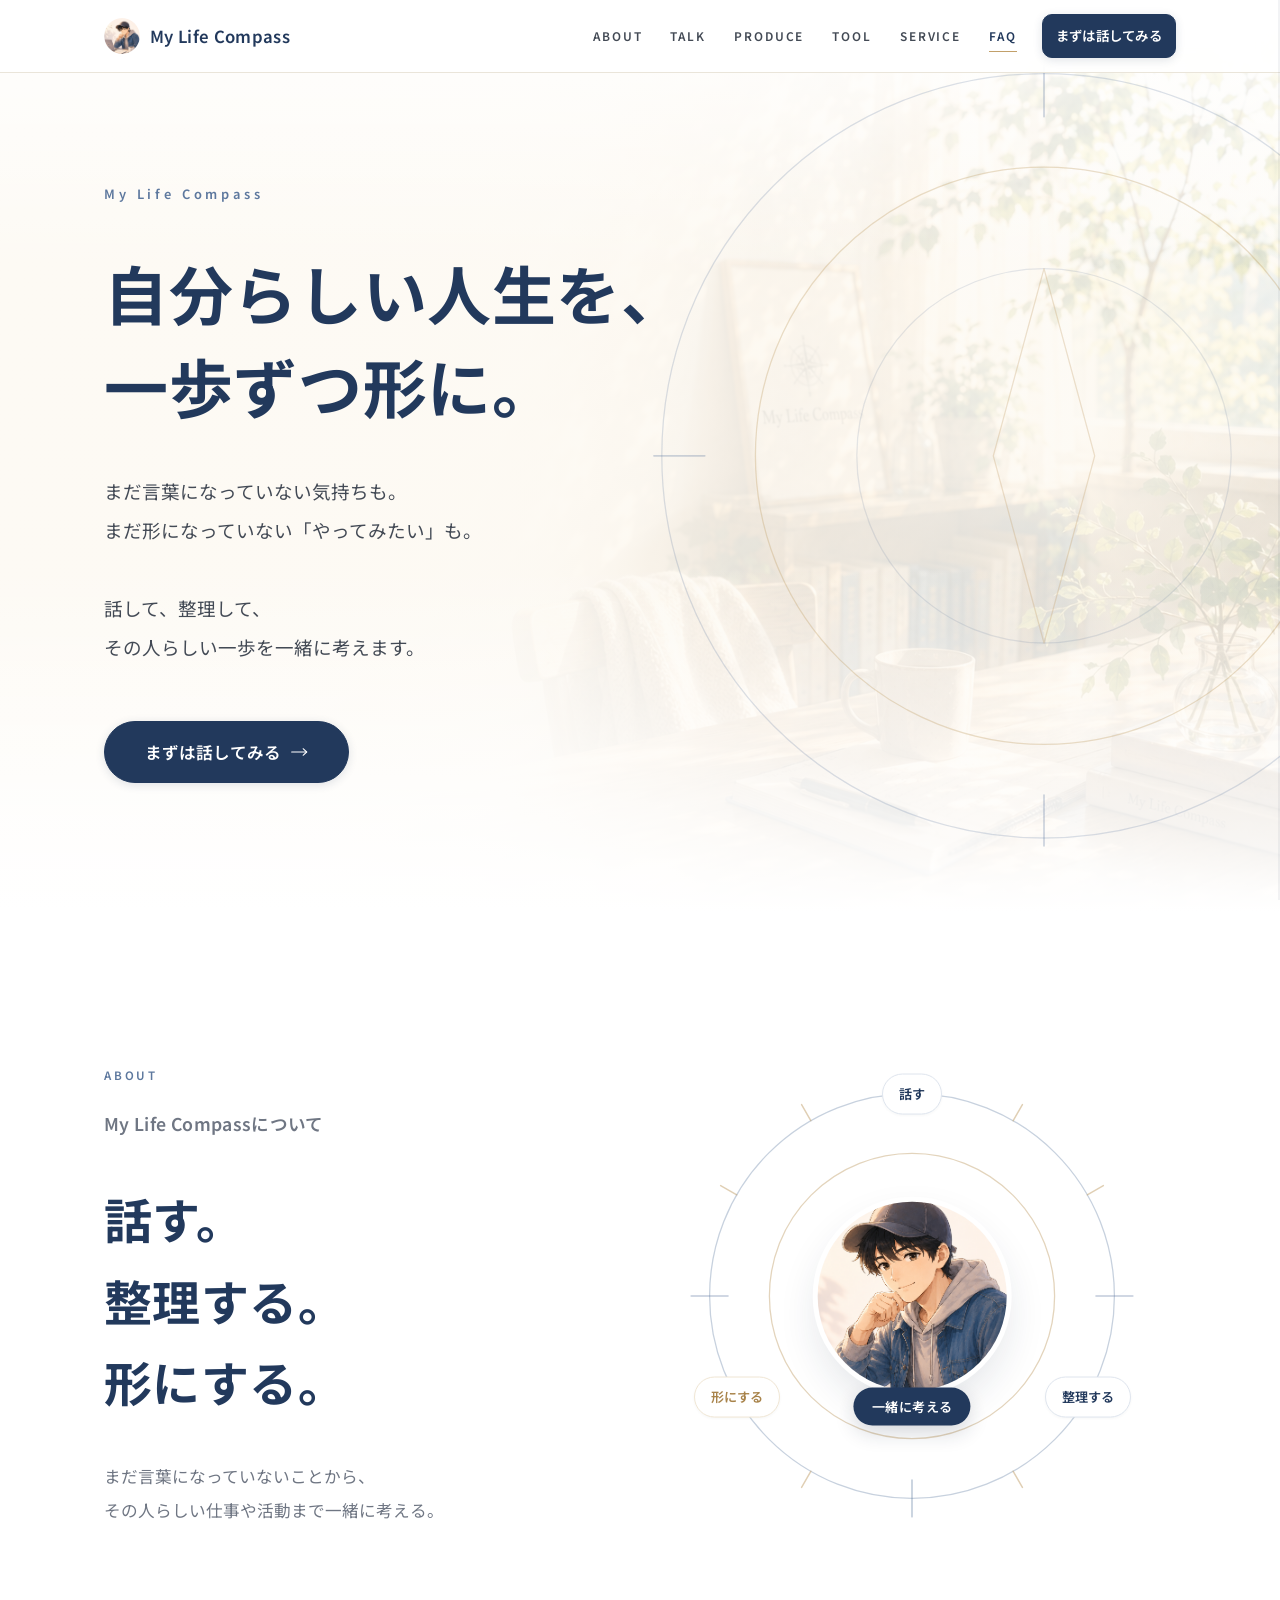
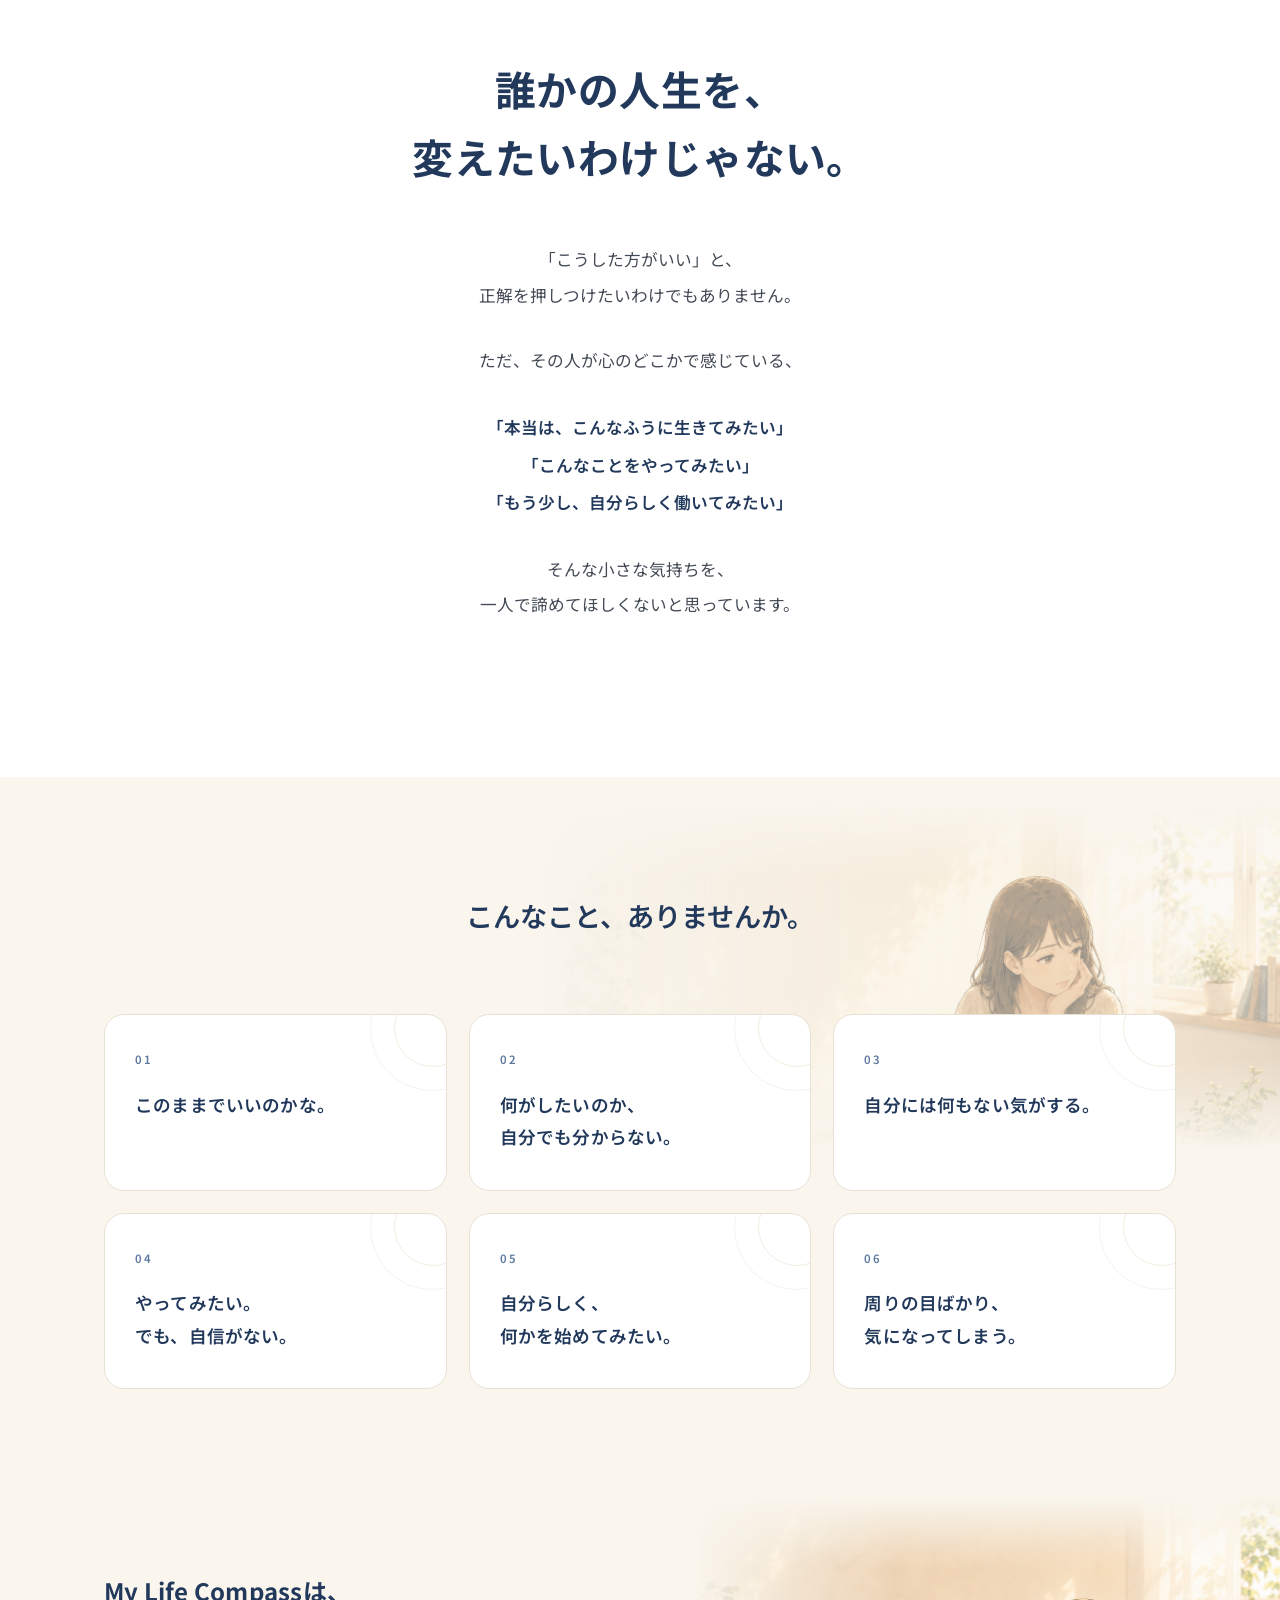
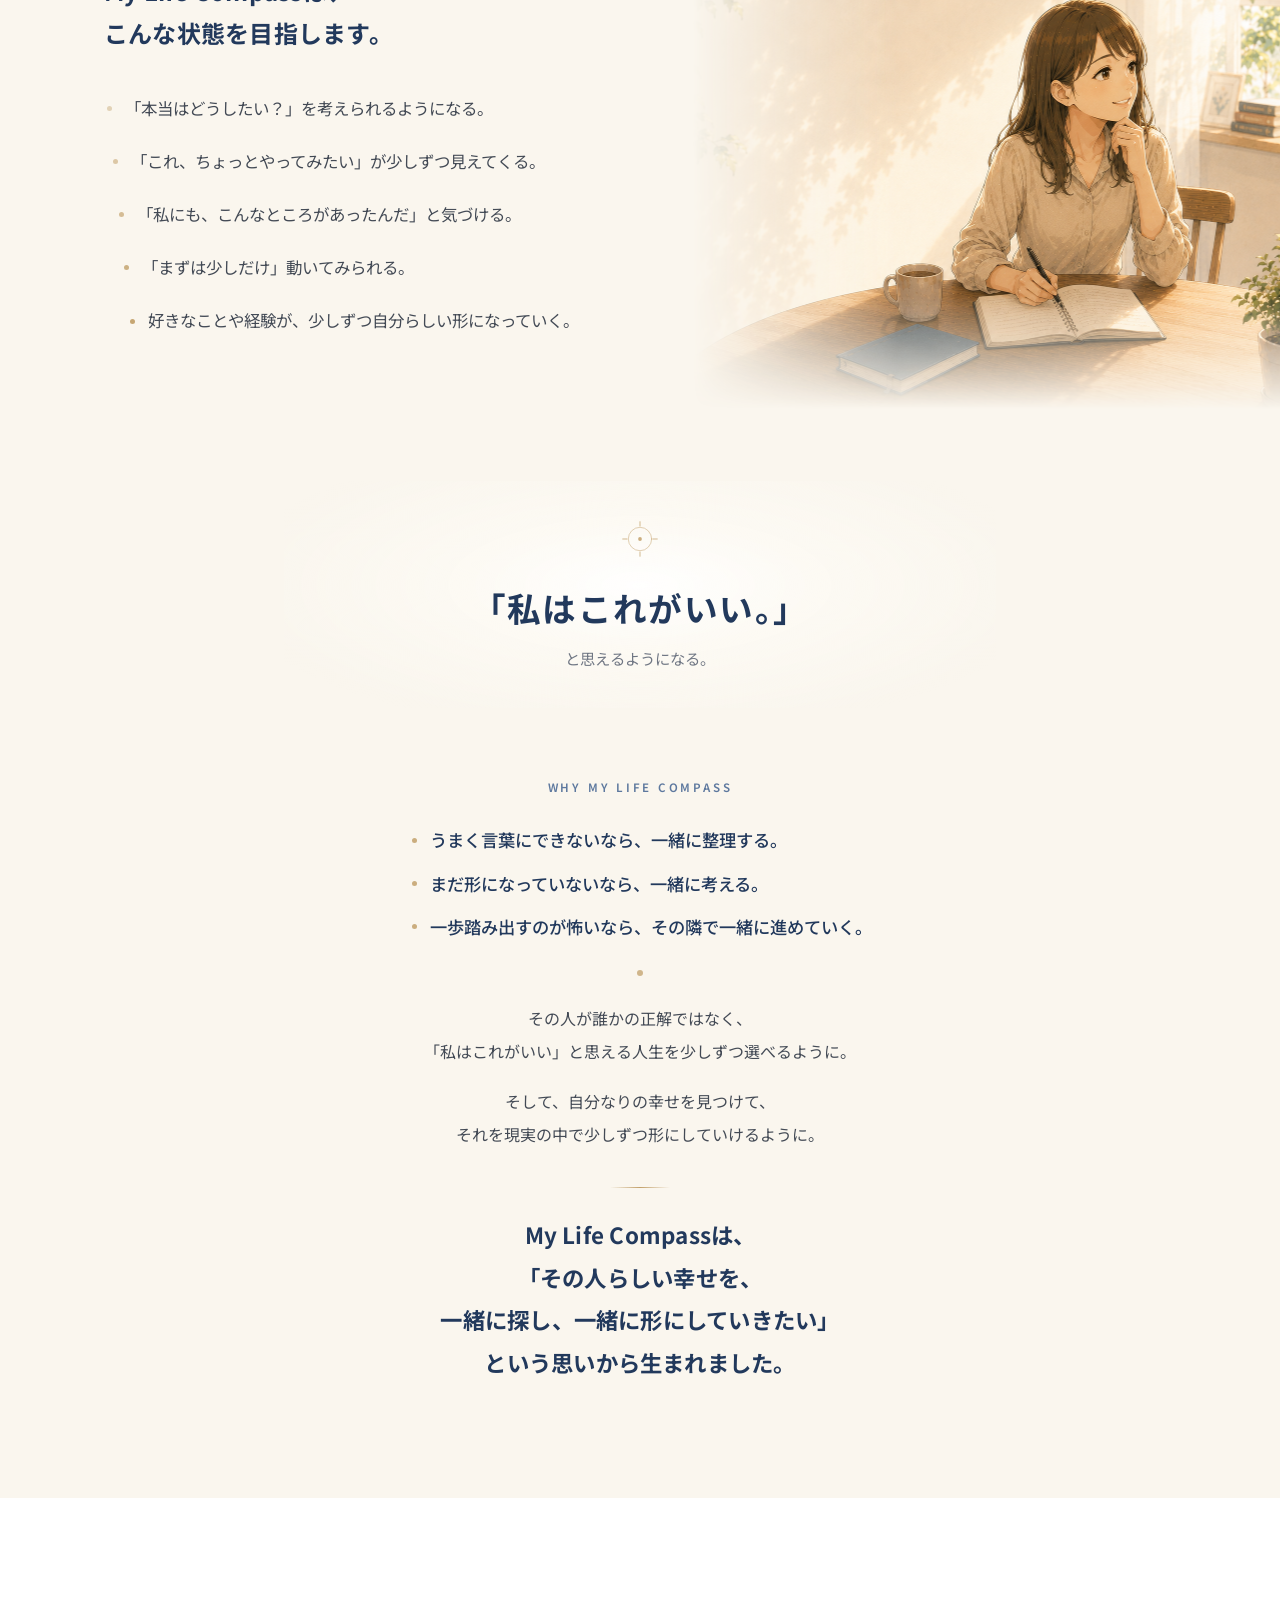
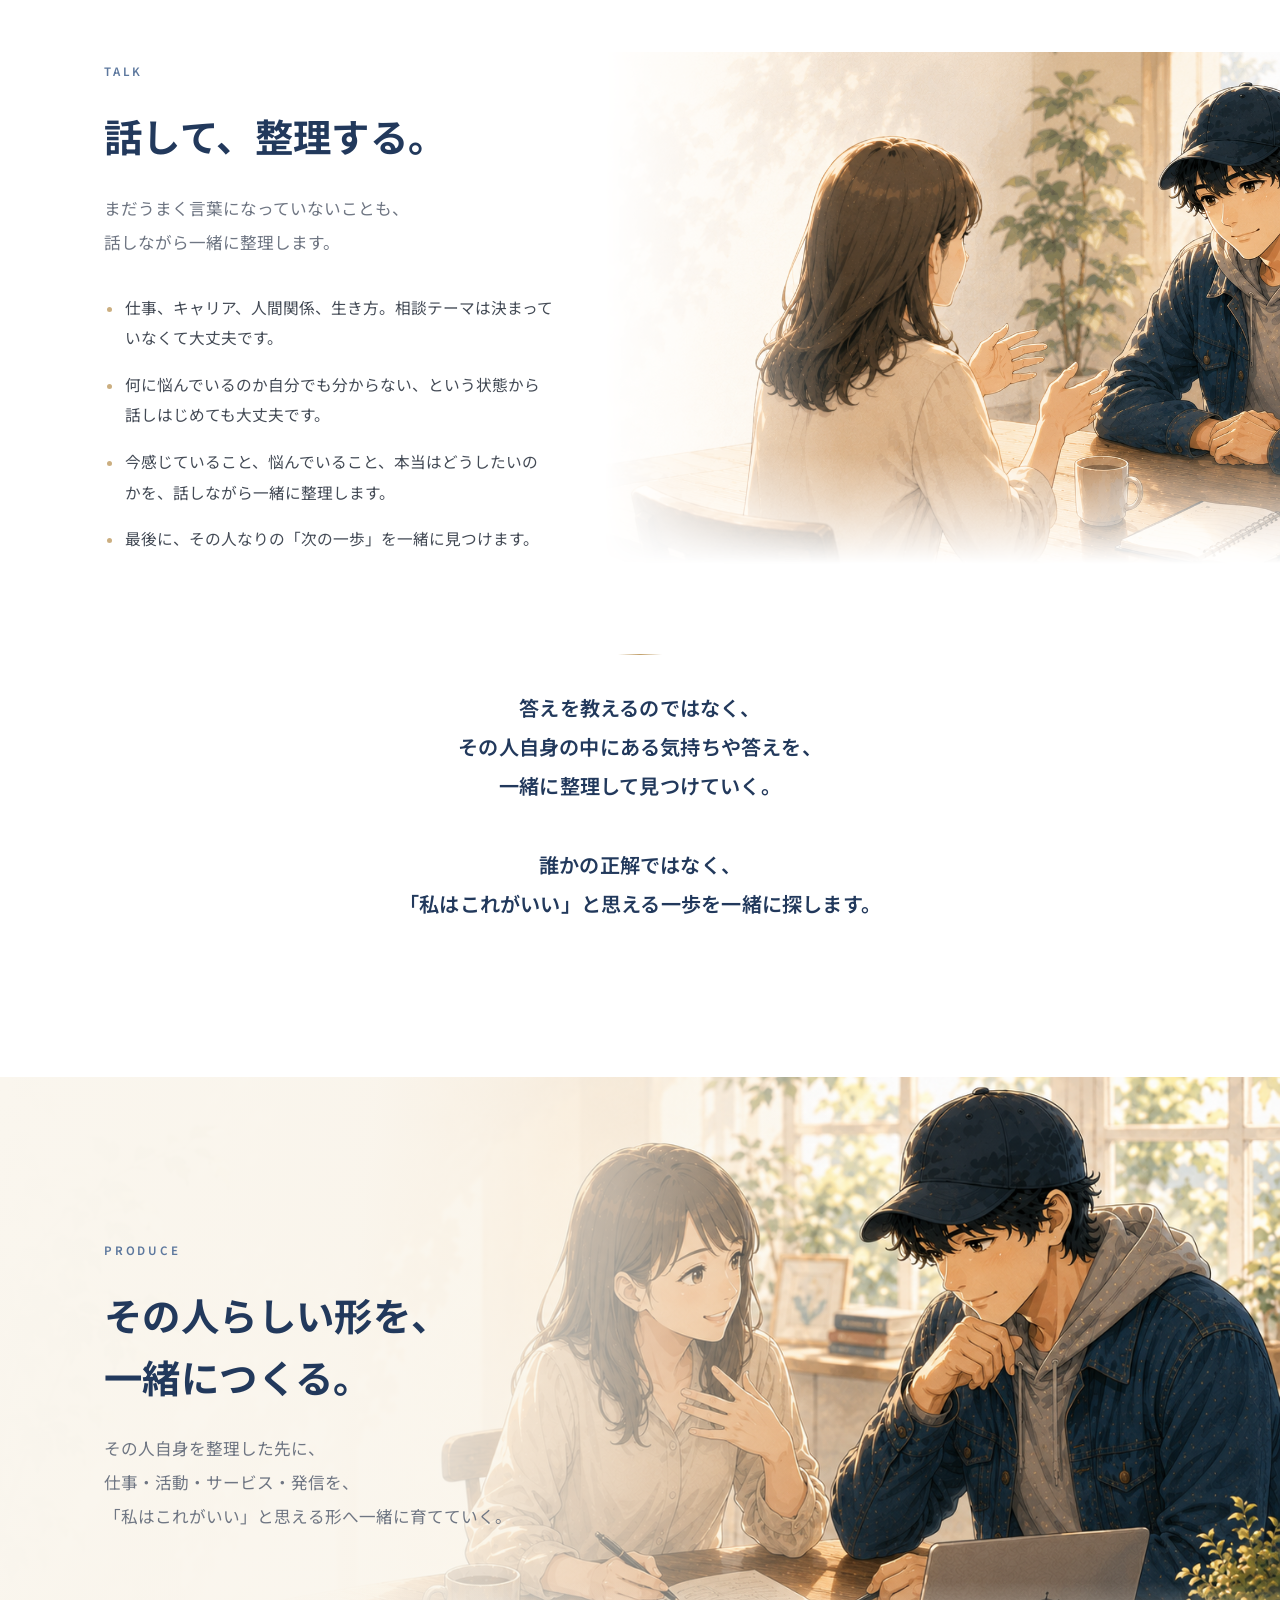
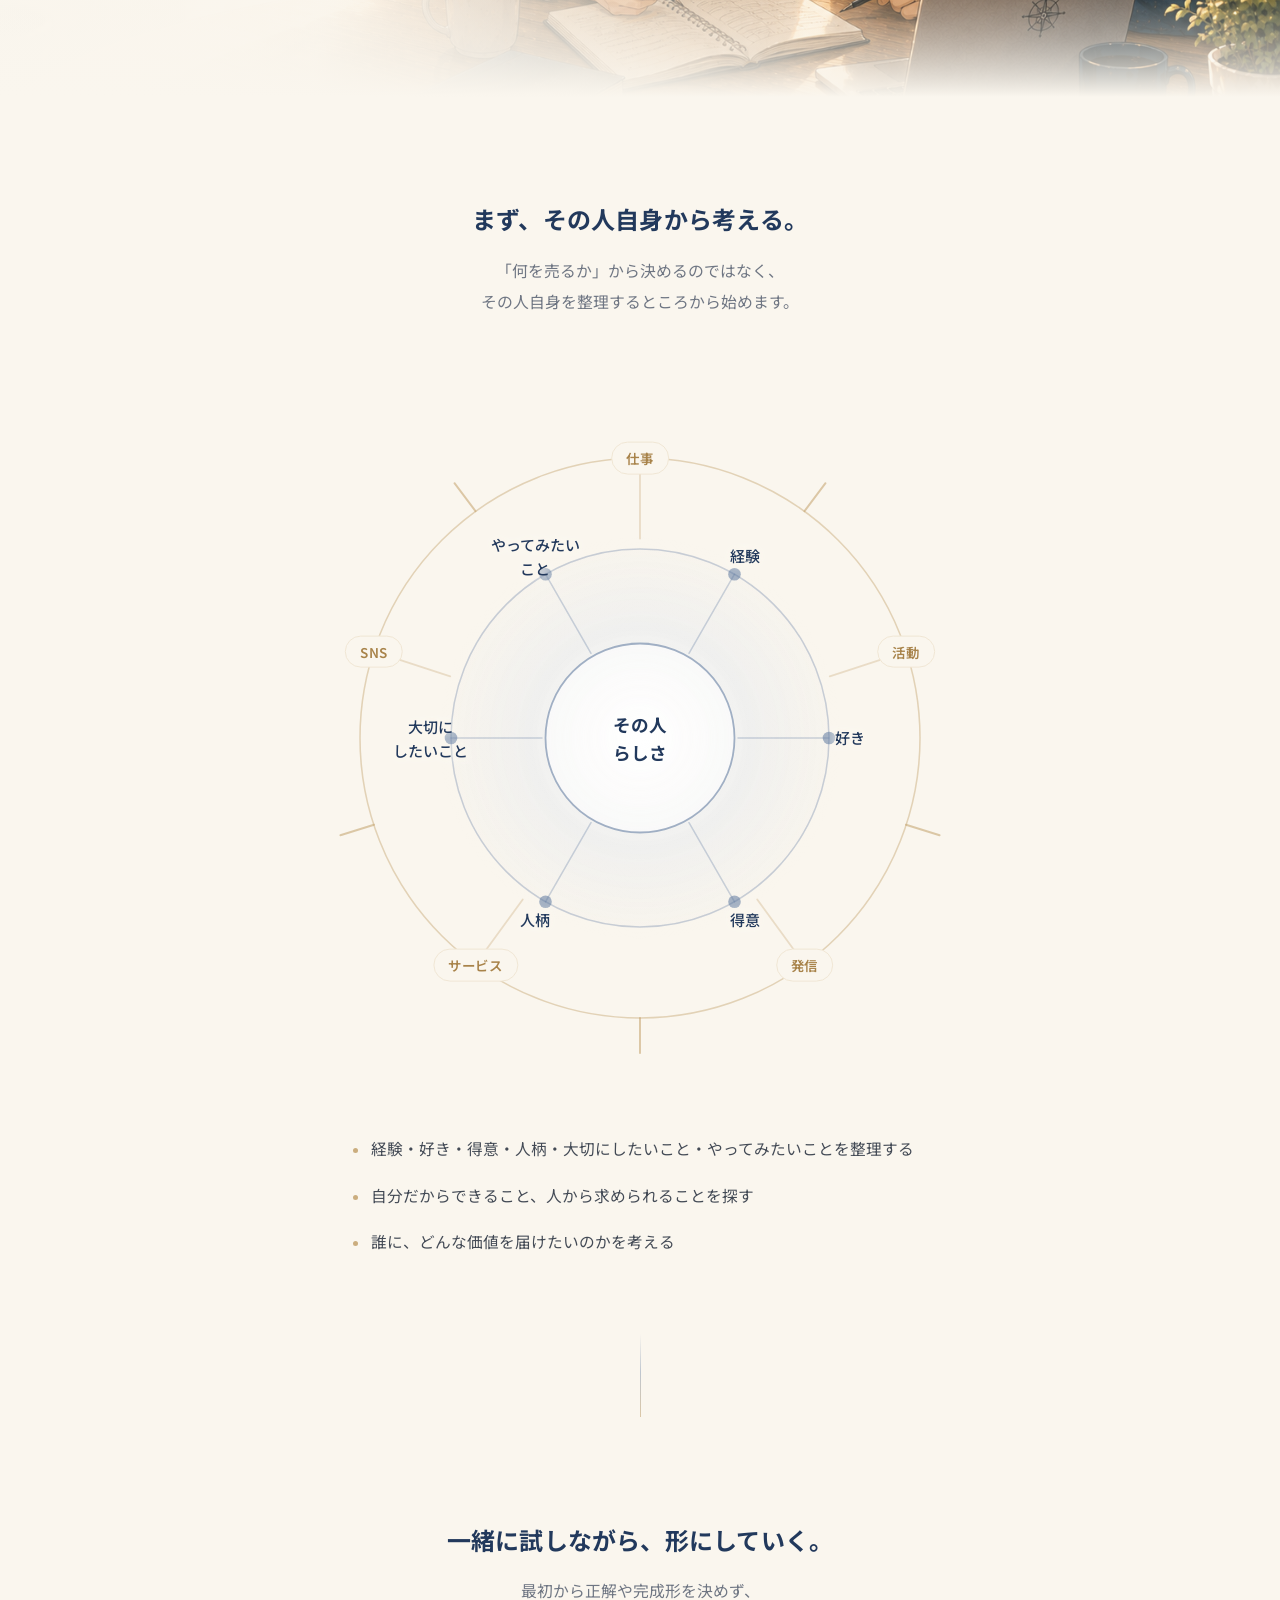
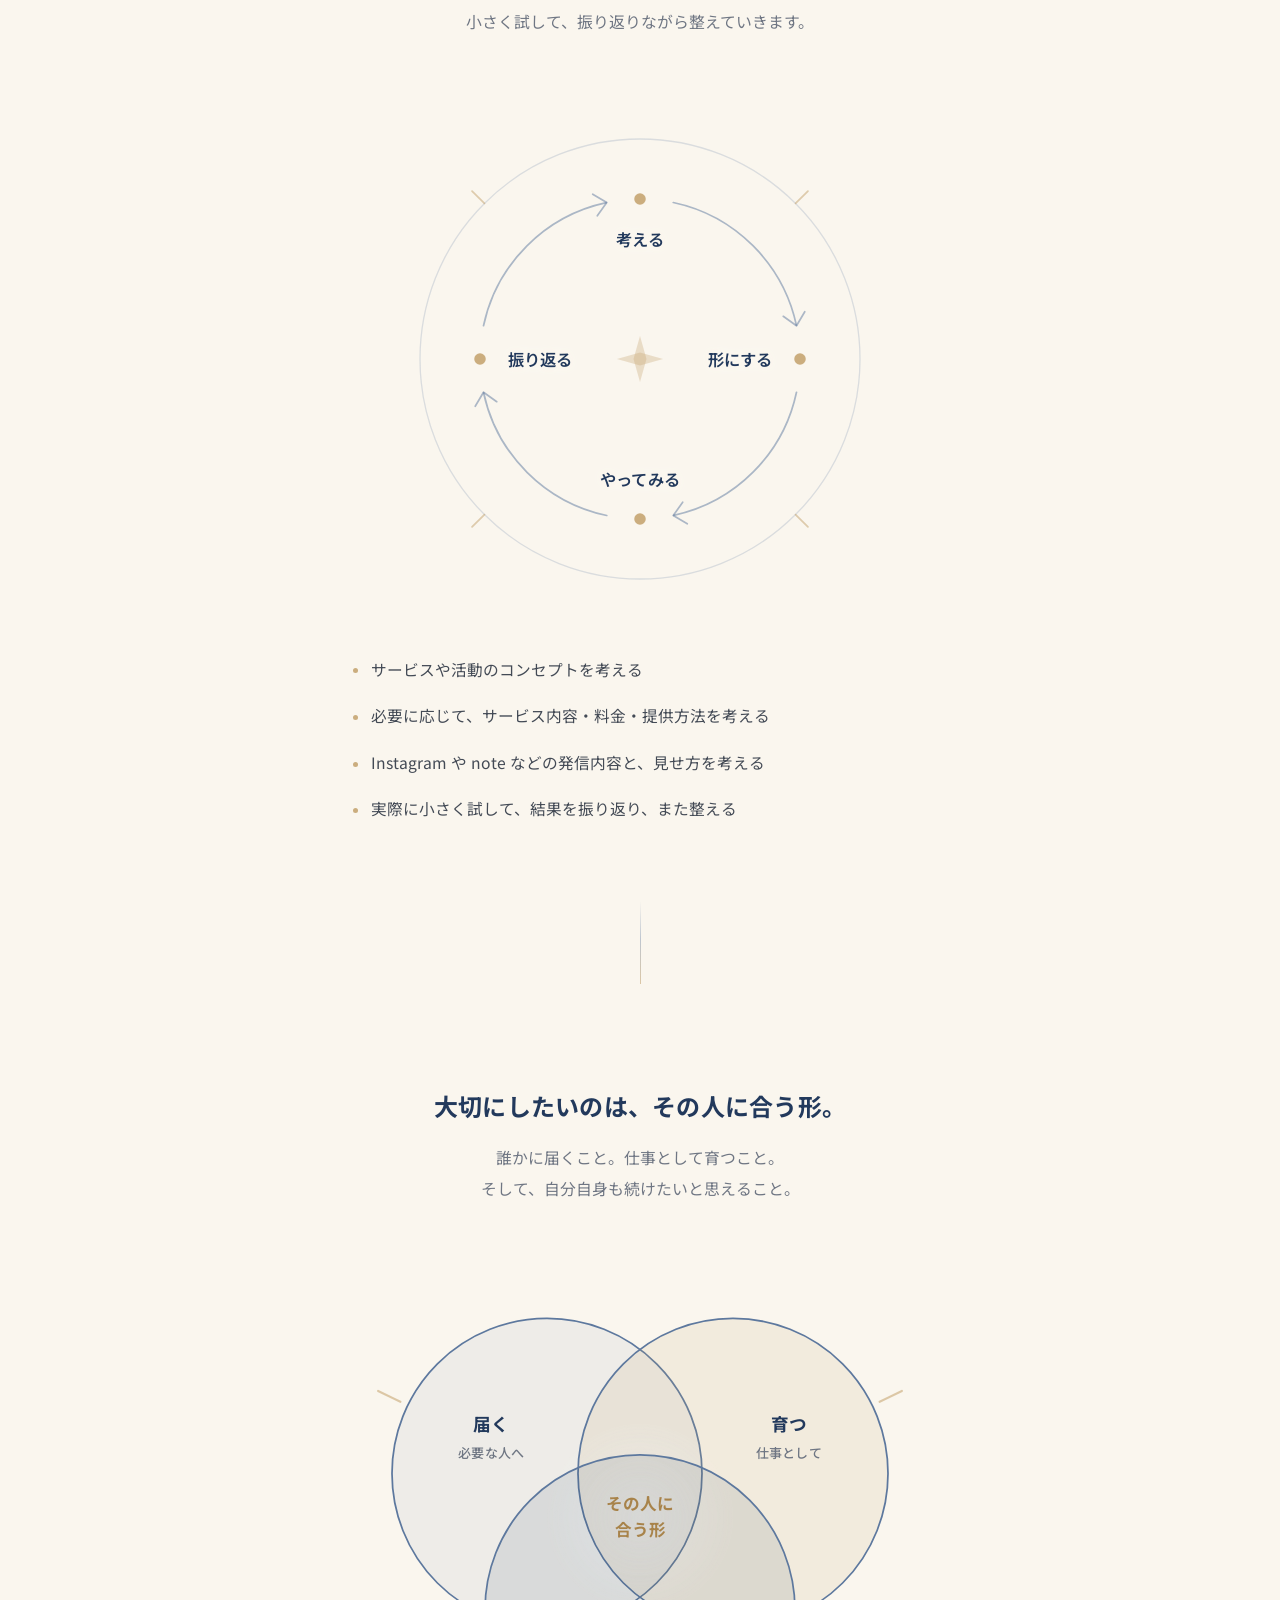
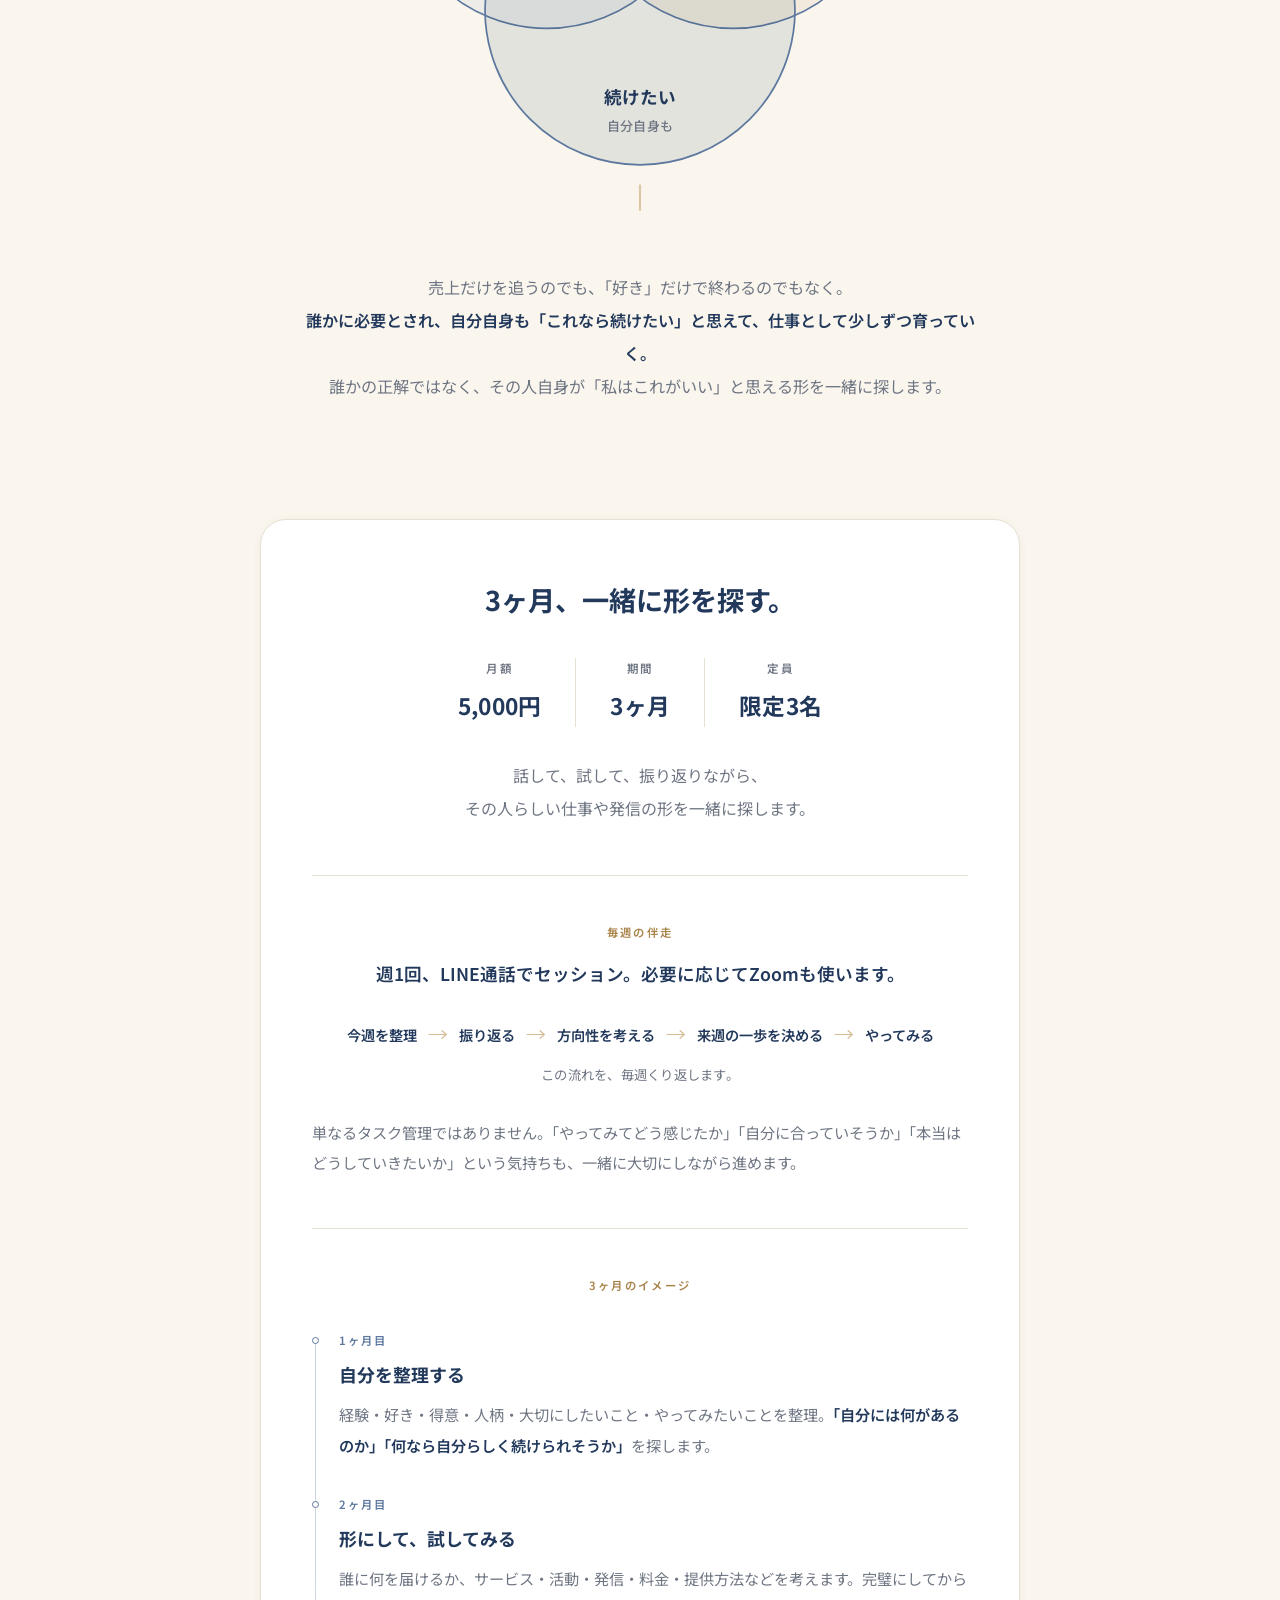
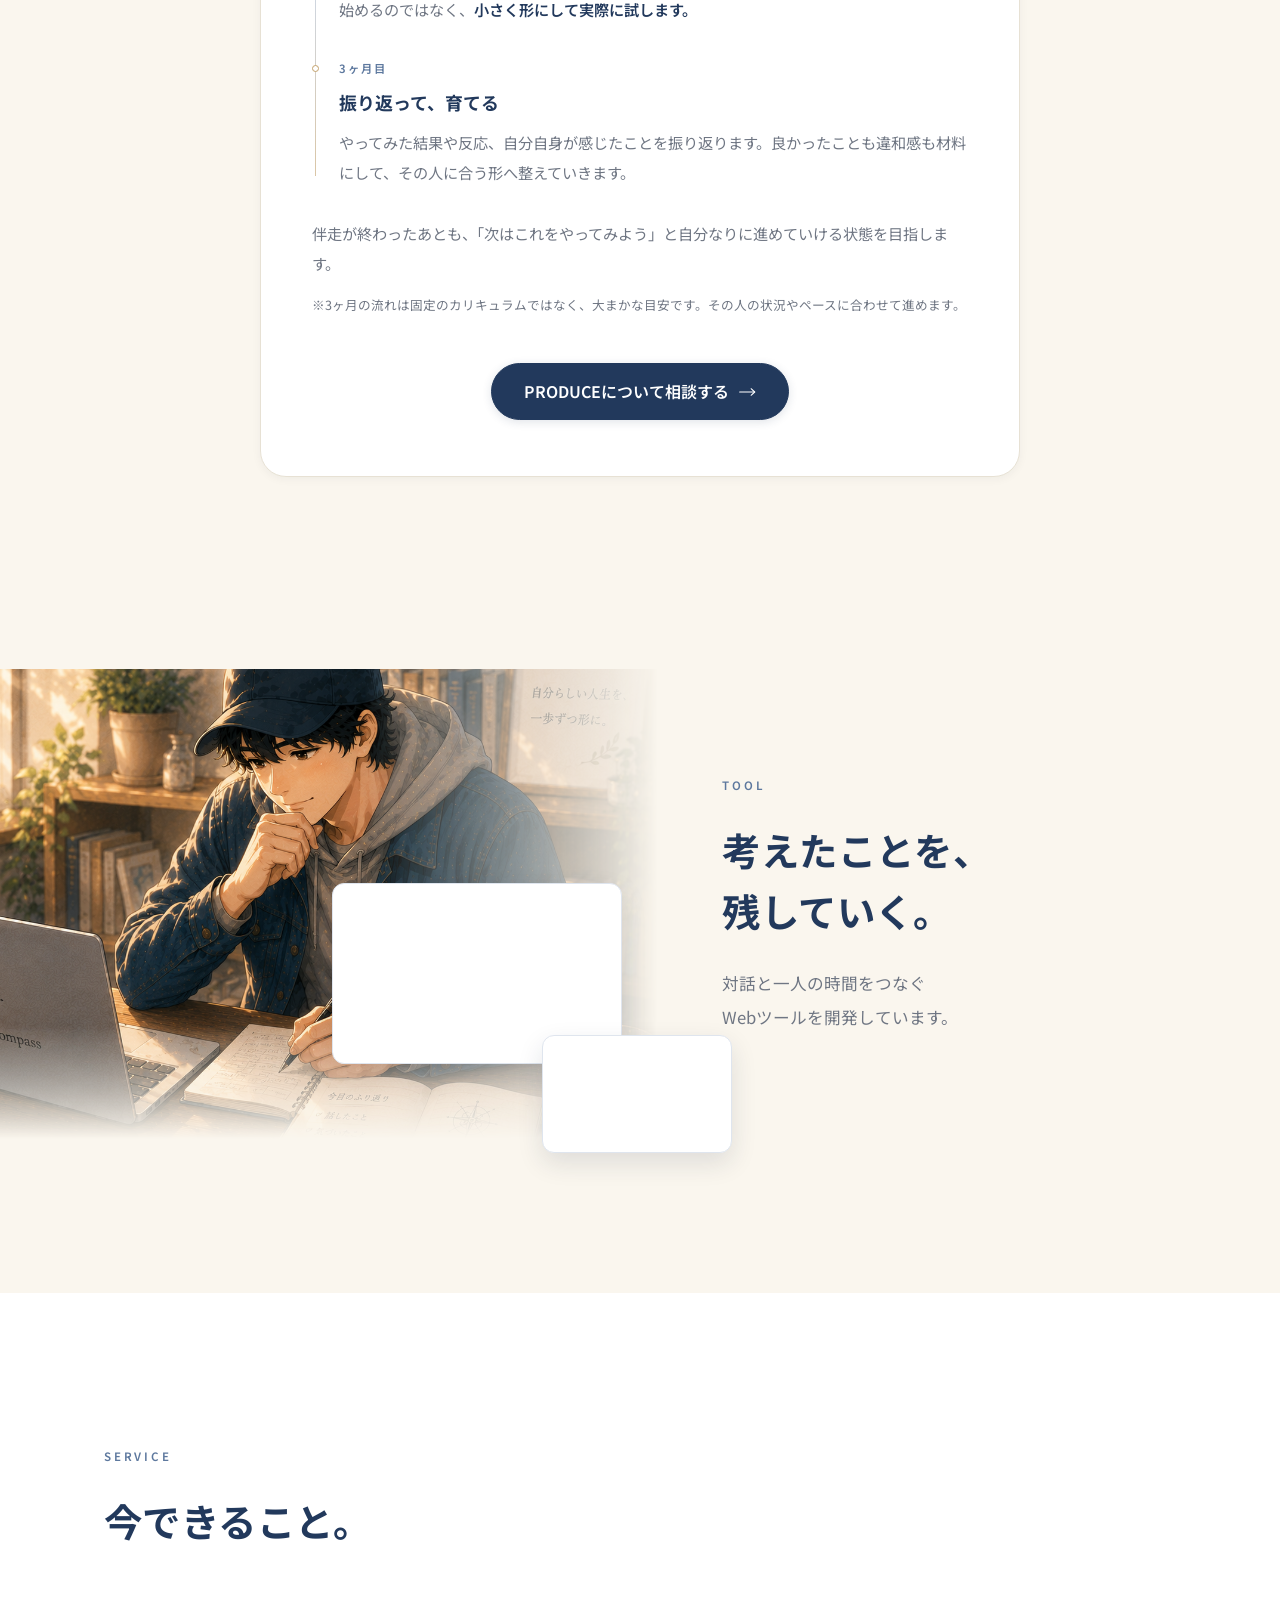
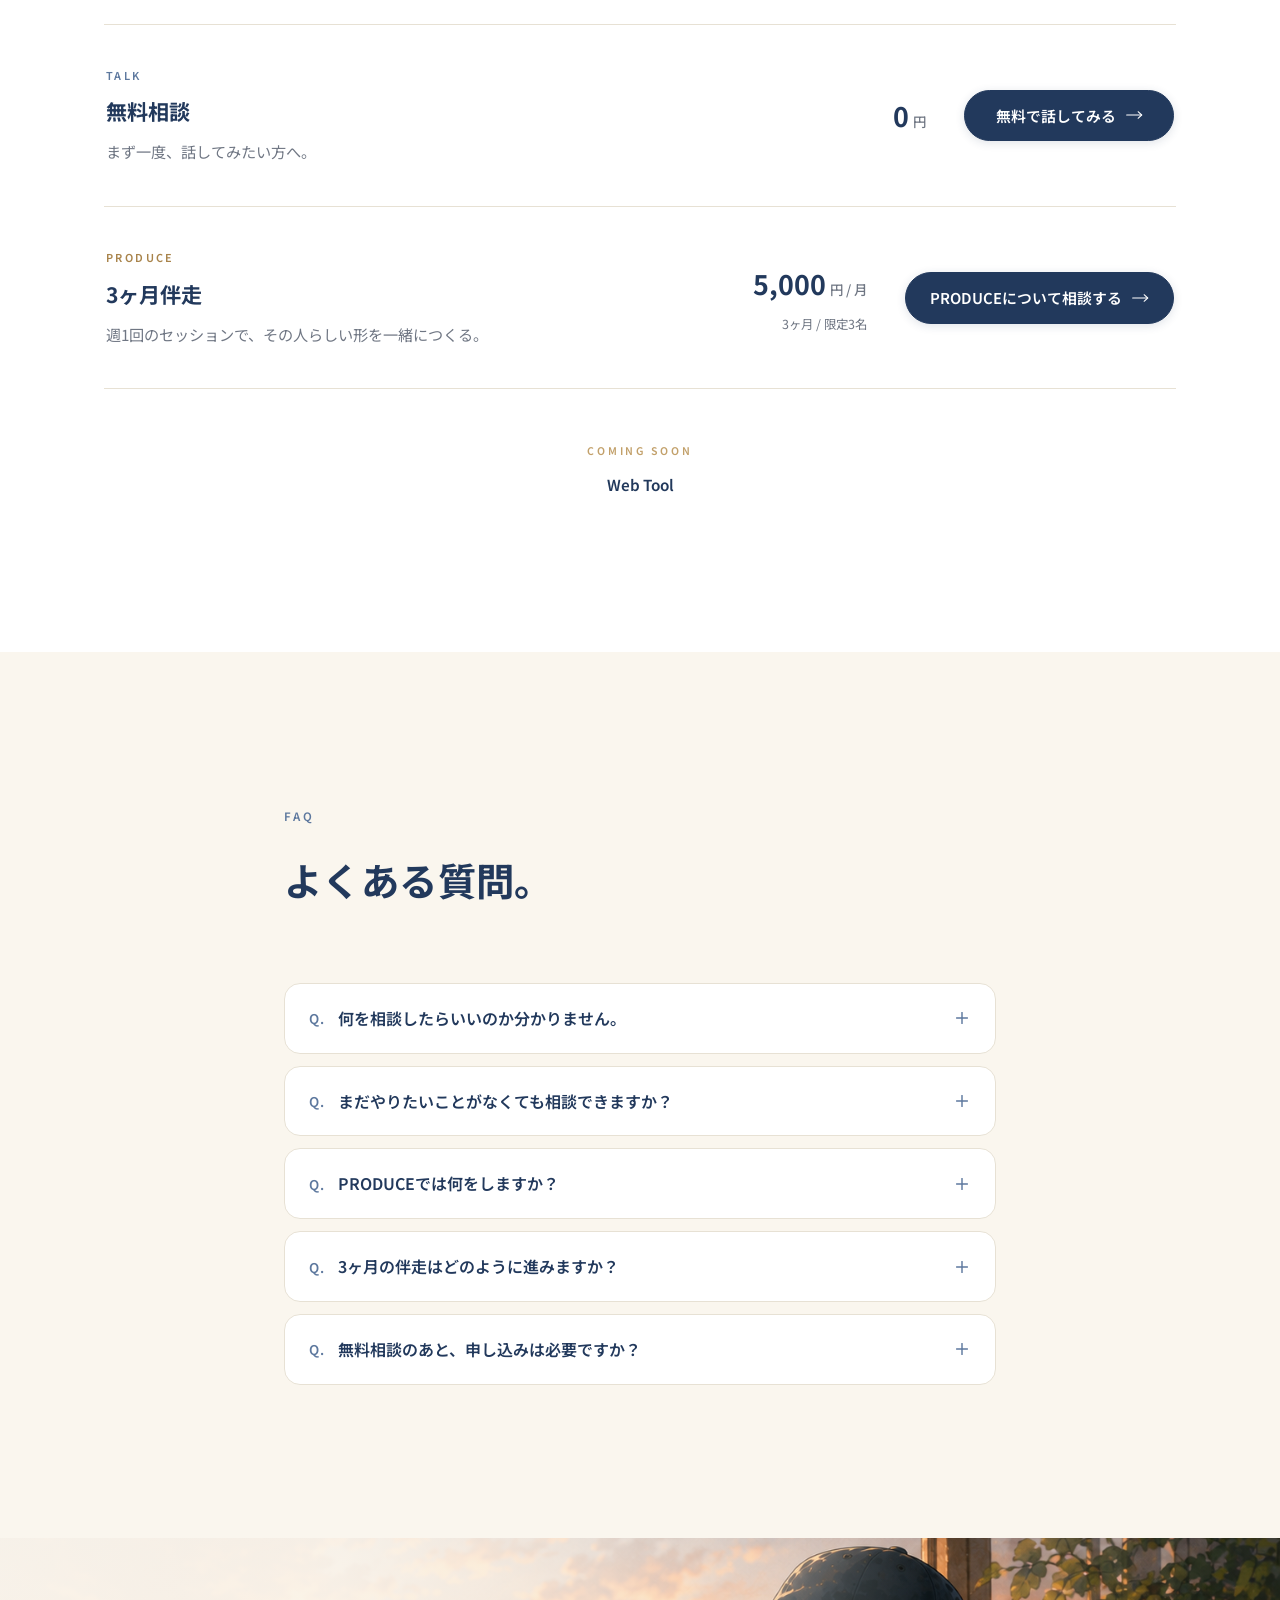
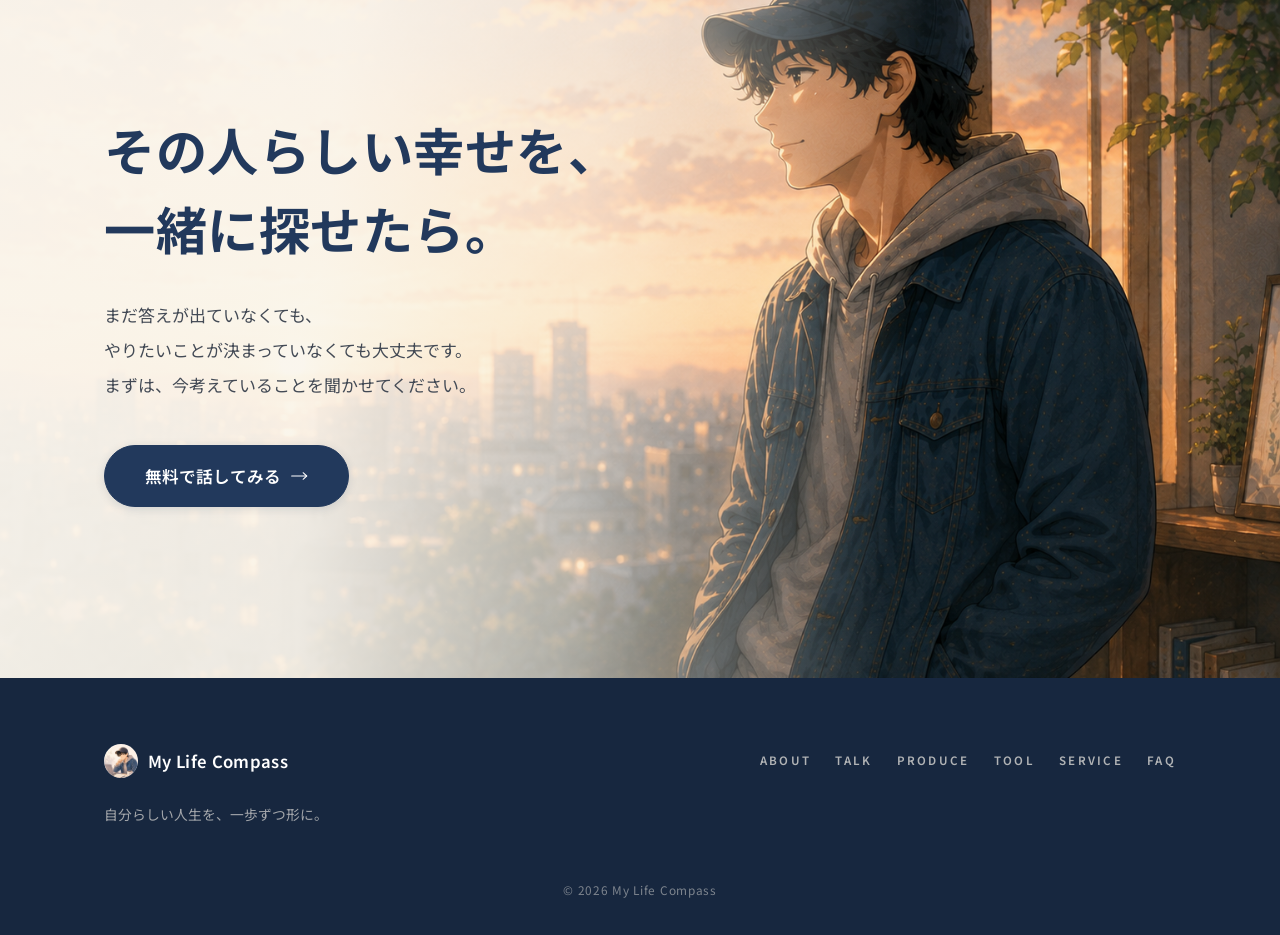
==== commit 6b7e0d1d: "電話相談の案内を削除" ====
--- a/index.html
+++ b/index.html
@@ -218,7 +218,7 @@
 
           <article class="voice-card reveal">
             <p class="voice-no">06</p>
-            <p class="voice-line">周りの正解ばかり、<br />気になってしまう。</p>
+            <p class="voice-line">周りの目ばかり、<br />気になってしまう。</p>
           </article>
         </div>
       </div>
@@ -644,19 +644,6 @@
 
           <li class="svc-row reveal">
             <div class="svc-main">
-              <p class="svc-cat">TALK</p>
-              <h3 class="svc-name">電話相談</h3>
-              <p class="svc-note">ココナラで相談。</p>
-            </div>
-            <p class="svc-price"><span class="num">100</span><span class="unit">円 / 分</span></p>
-            <p class="svc-act">
-              <!-- ▼ ココナラの商品ページURLをここに設定 -->
-              <a href="【ここにココナラの商品ページURLを設定】" target="_blank" rel="noopener noreferrer" class="btn btn-ghost btn-arrow">ココナラで相談する</a>
-            </p>
-          </li>
-
-          <li class="svc-row reveal">
-            <div class="svc-main">
               <p class="svc-cat is-produce">PRODUCE</p>
               <h3 class="svc-name">3ヶ月伴走</h3>
               <p class="svc-note">週1回のセッションで、その人らしい形を一緒につくる。</p>
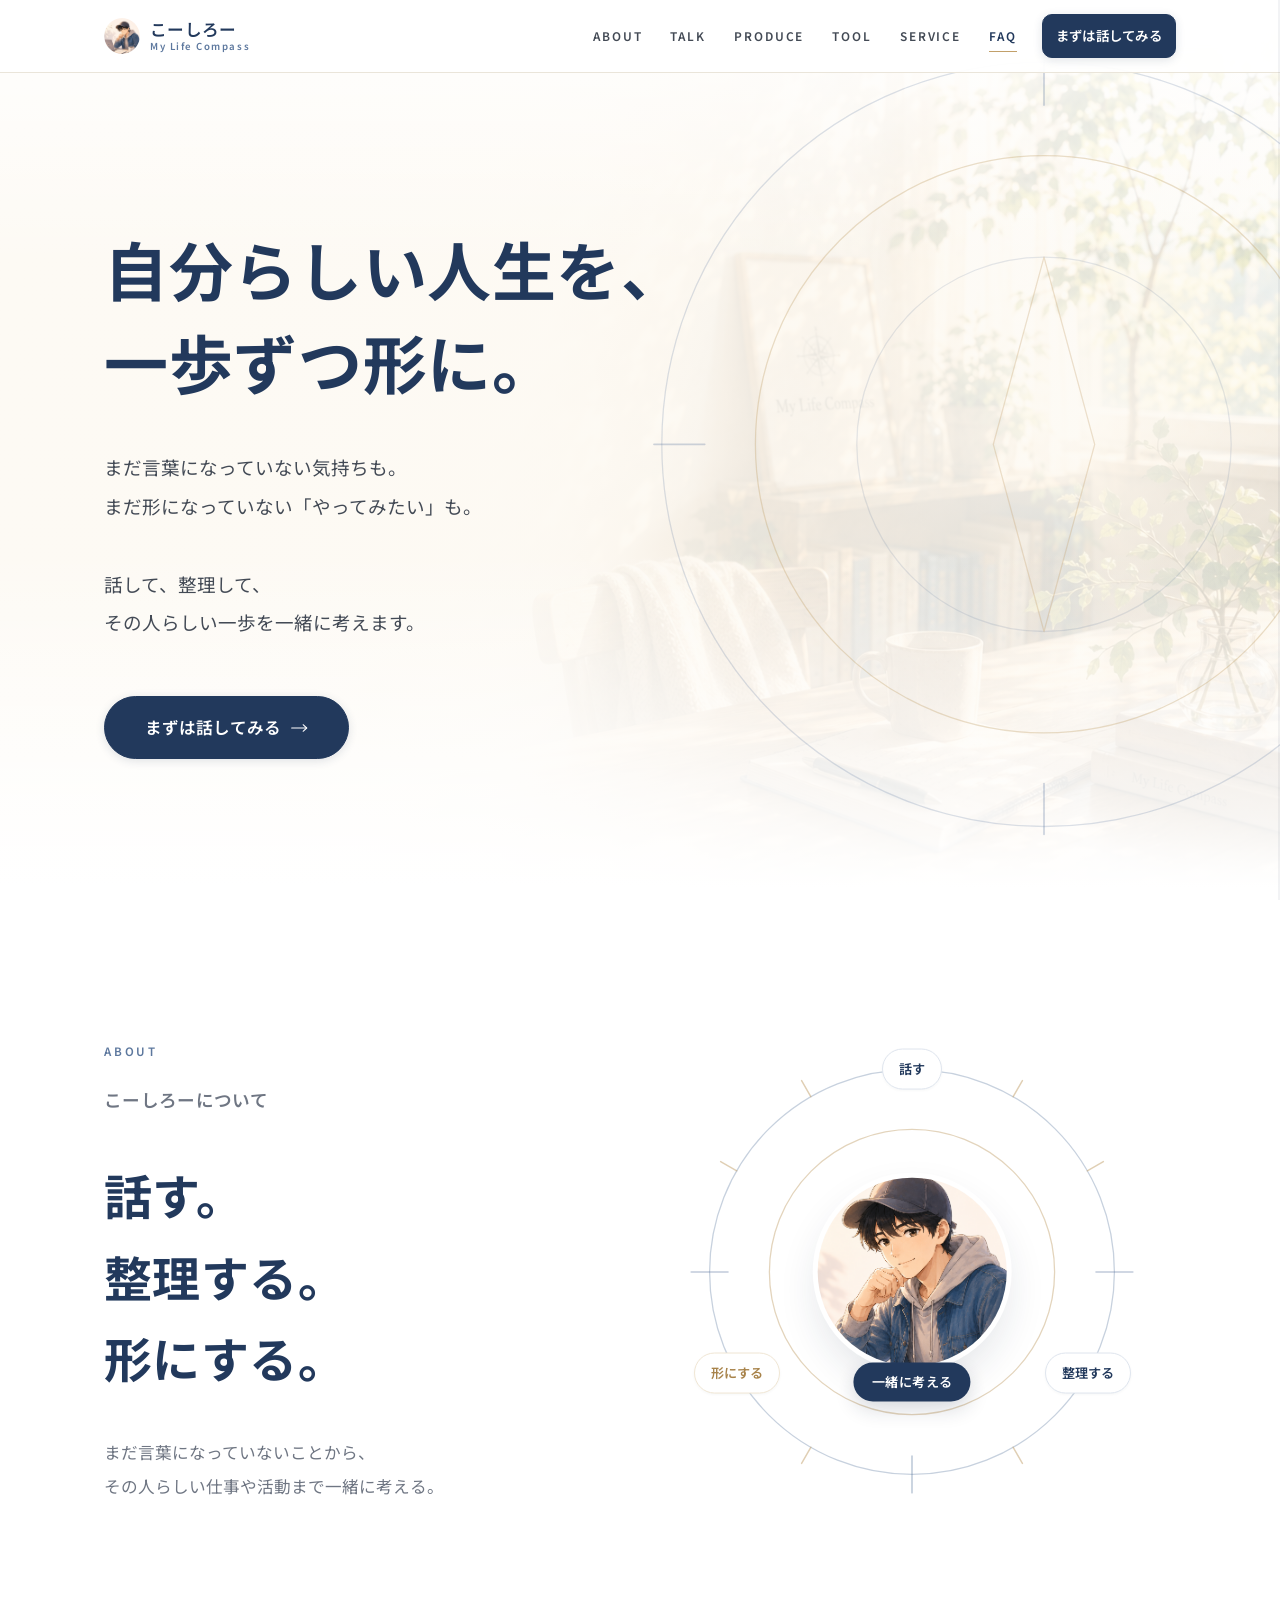
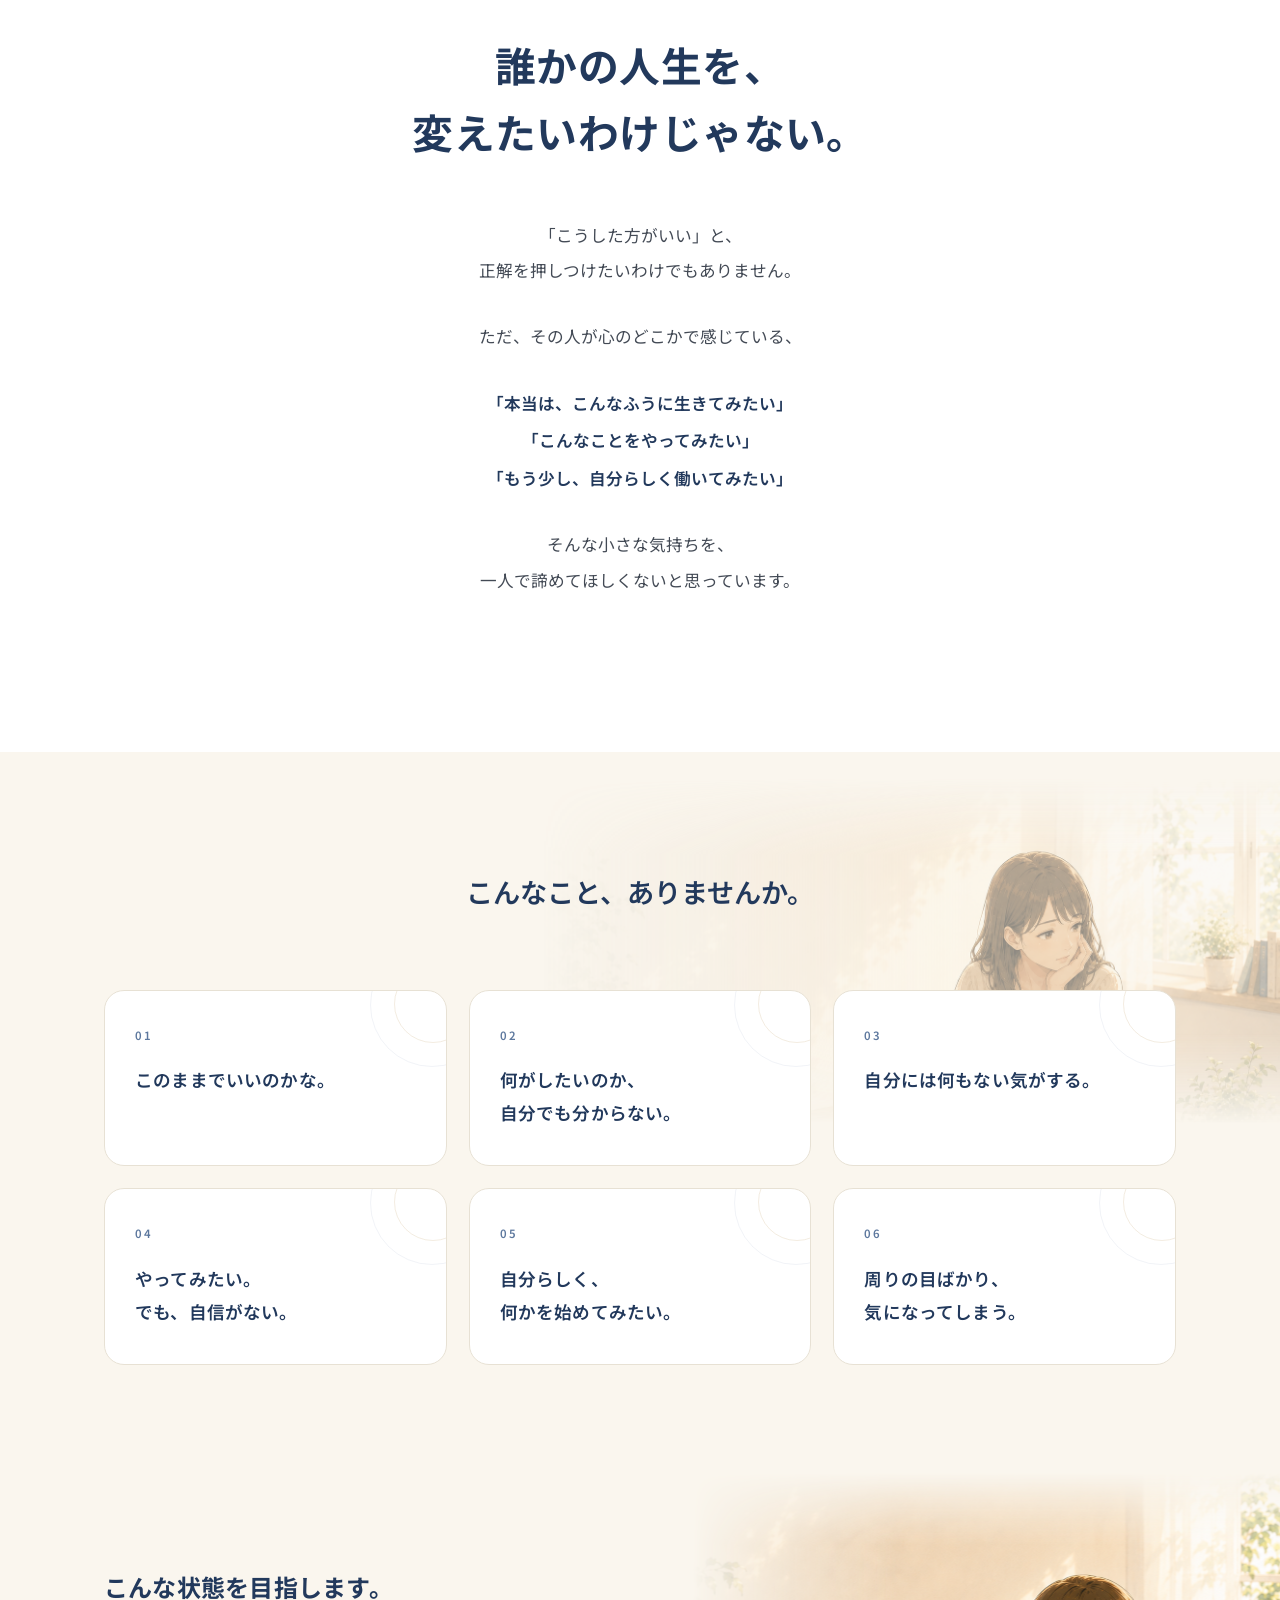
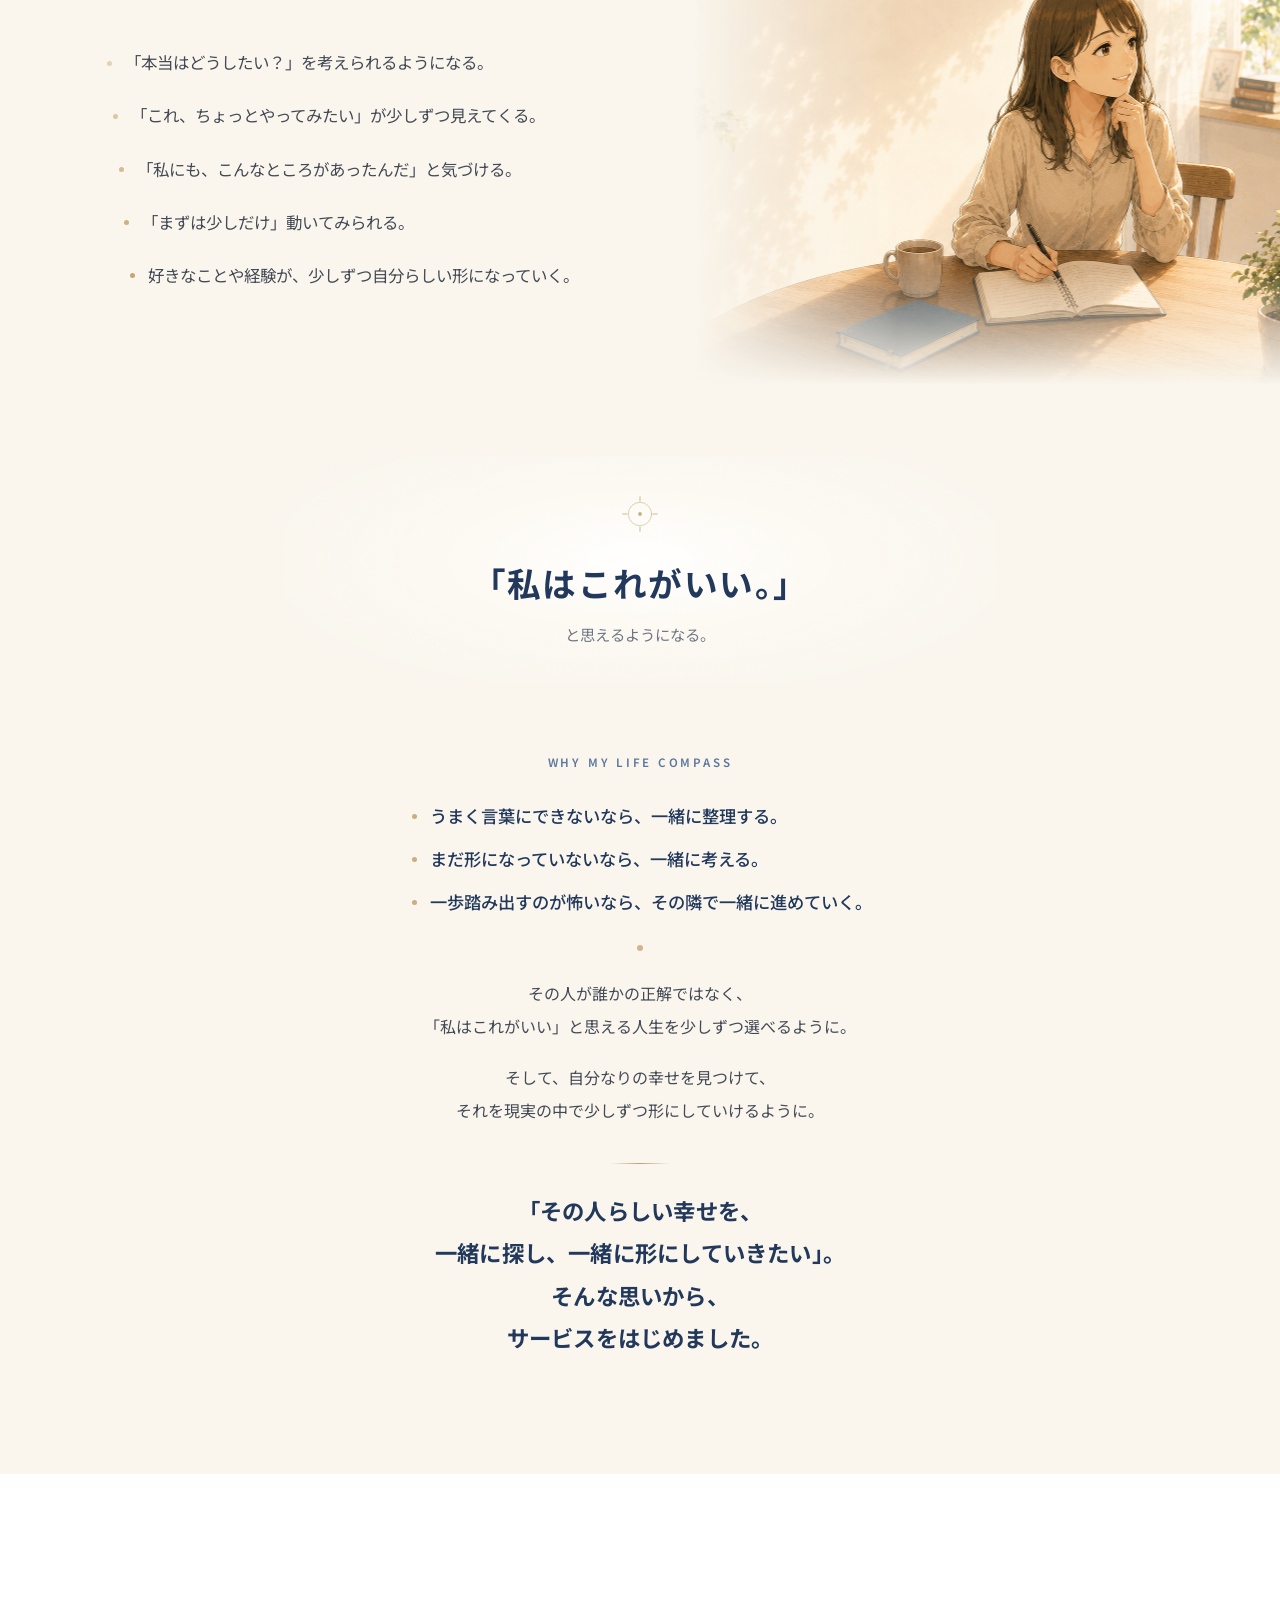
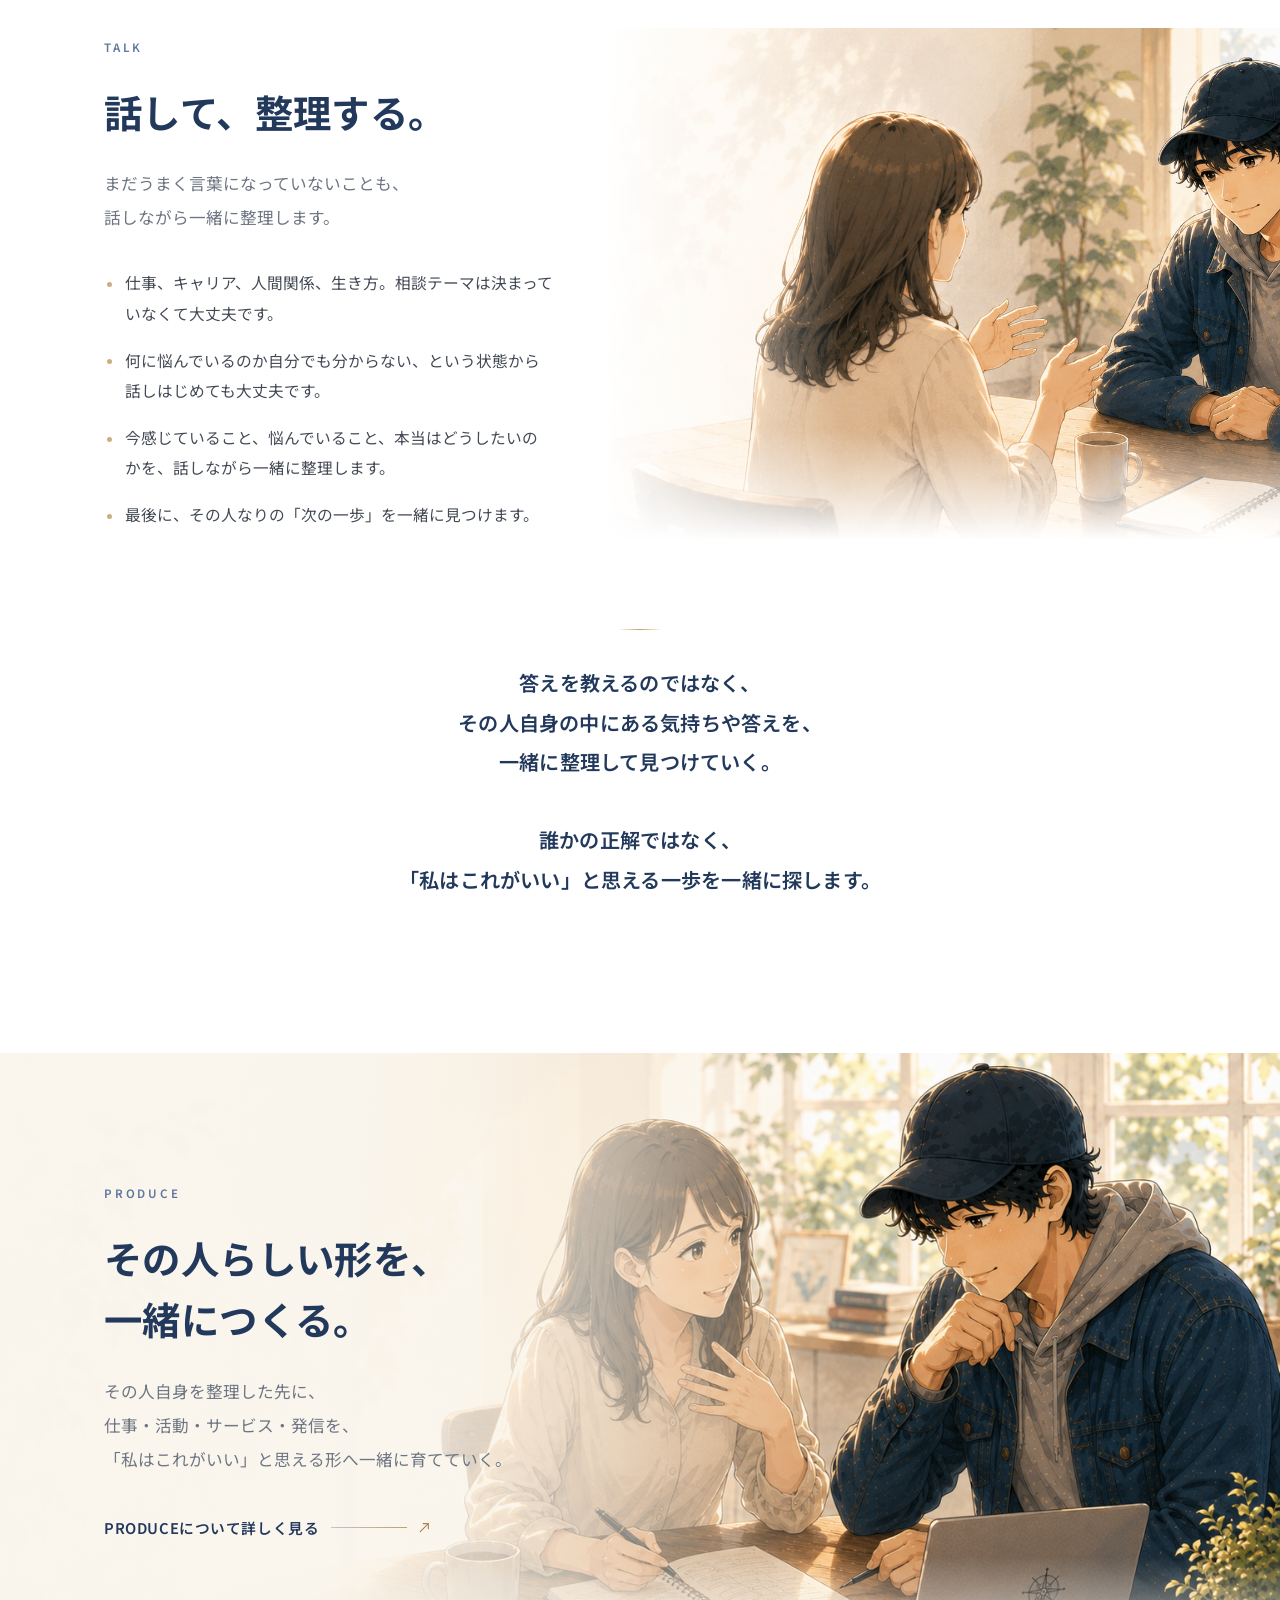
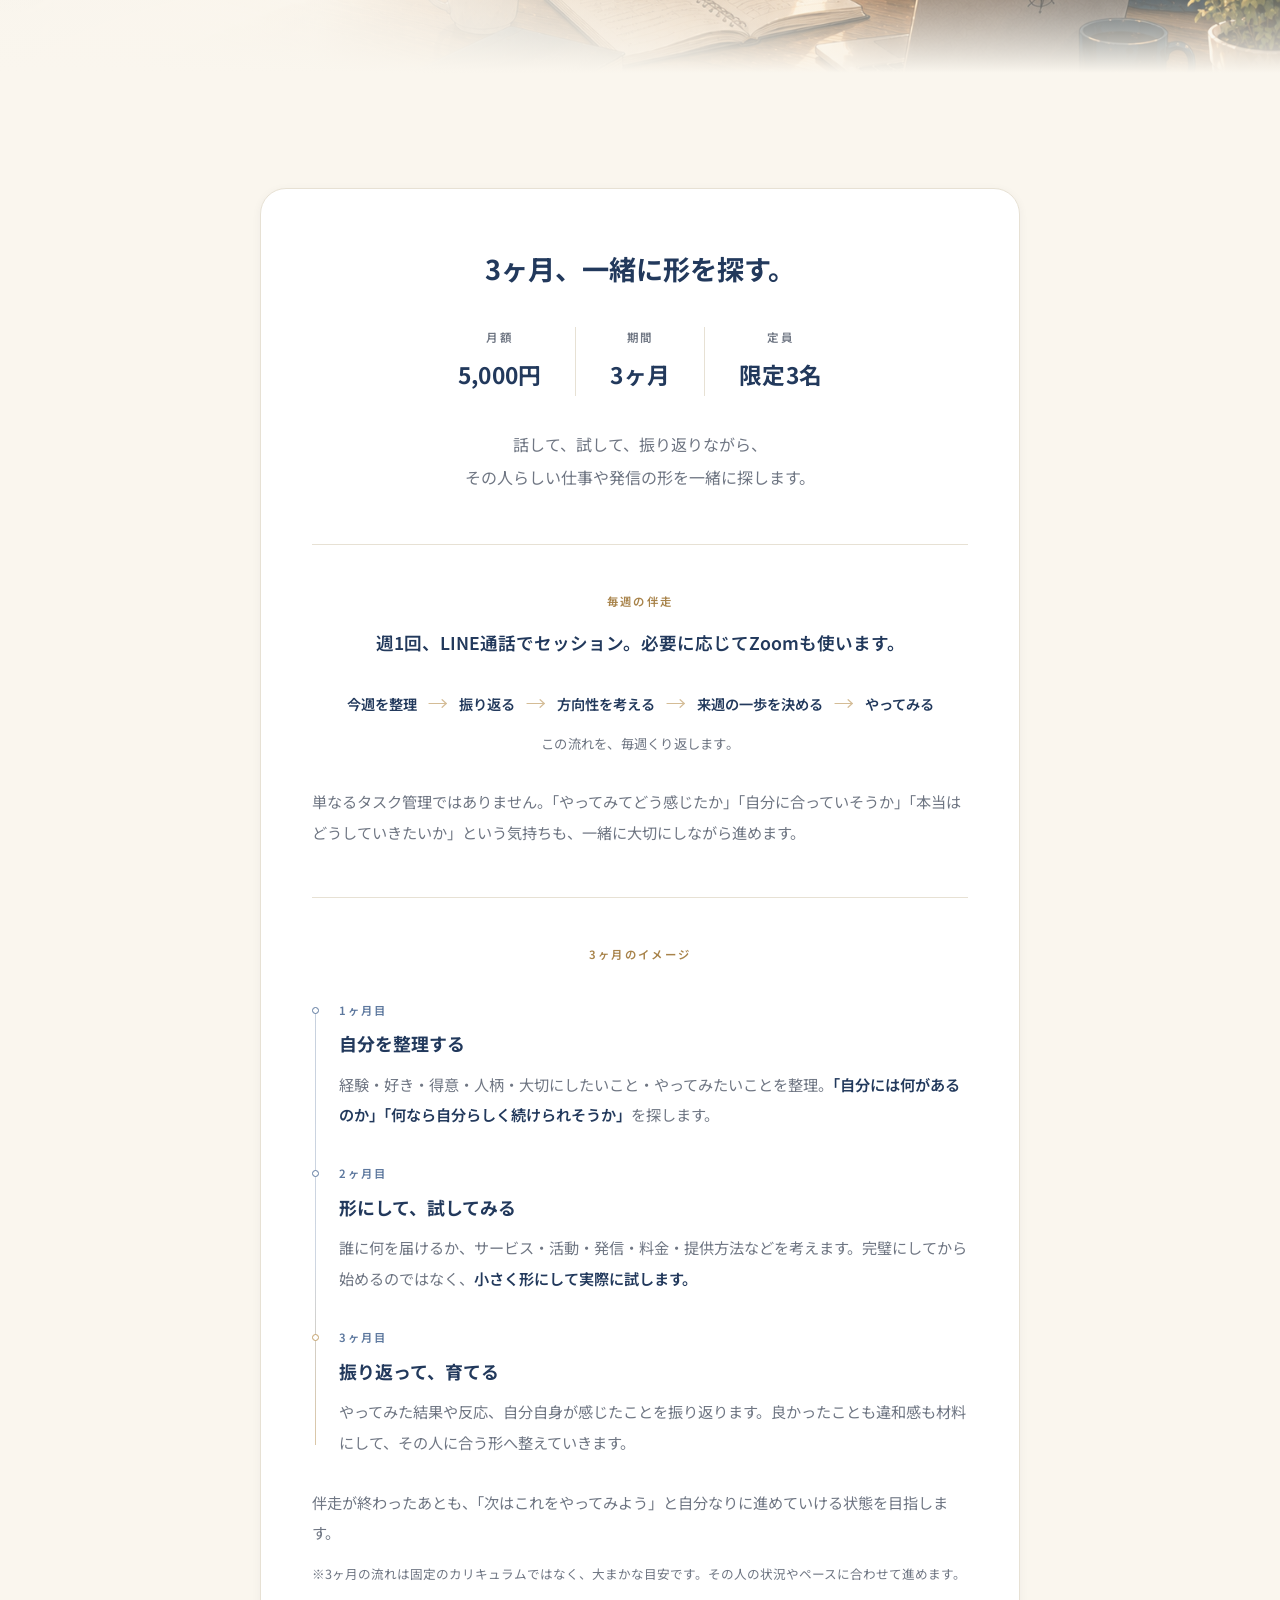
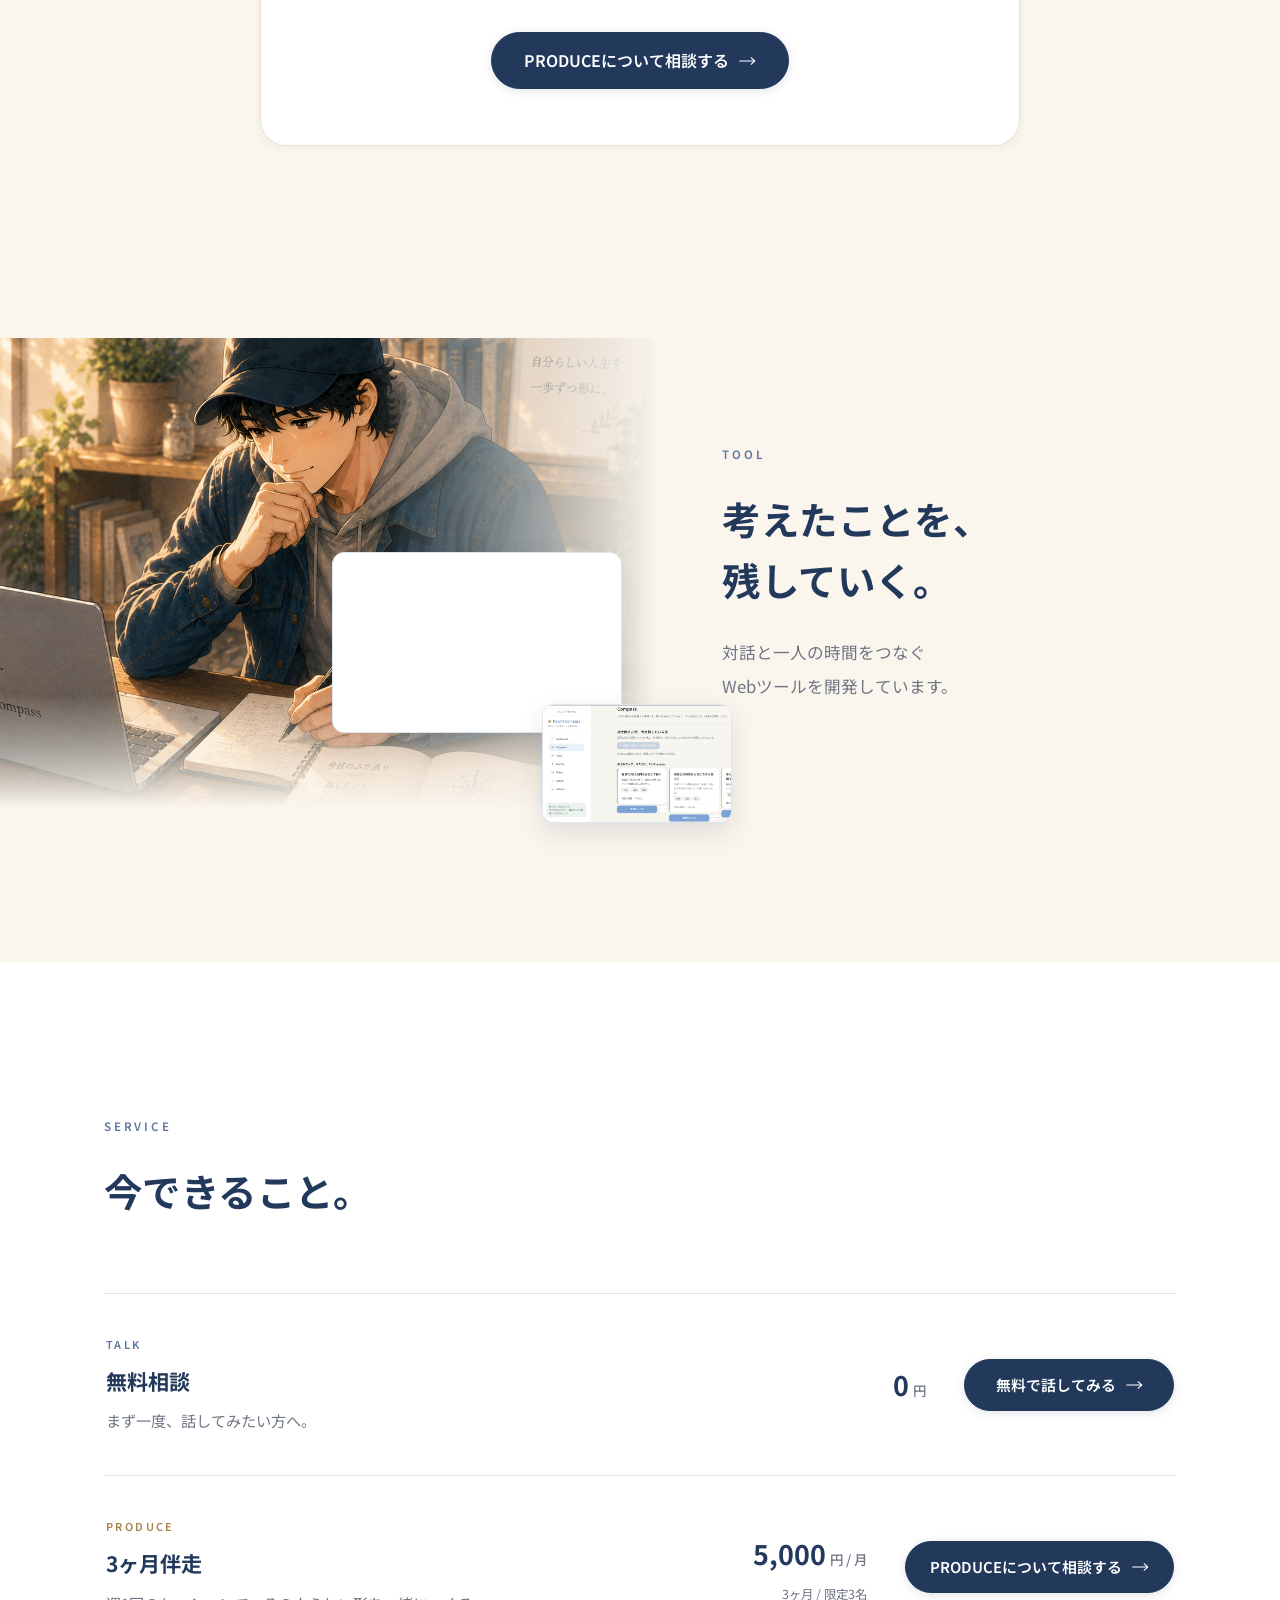
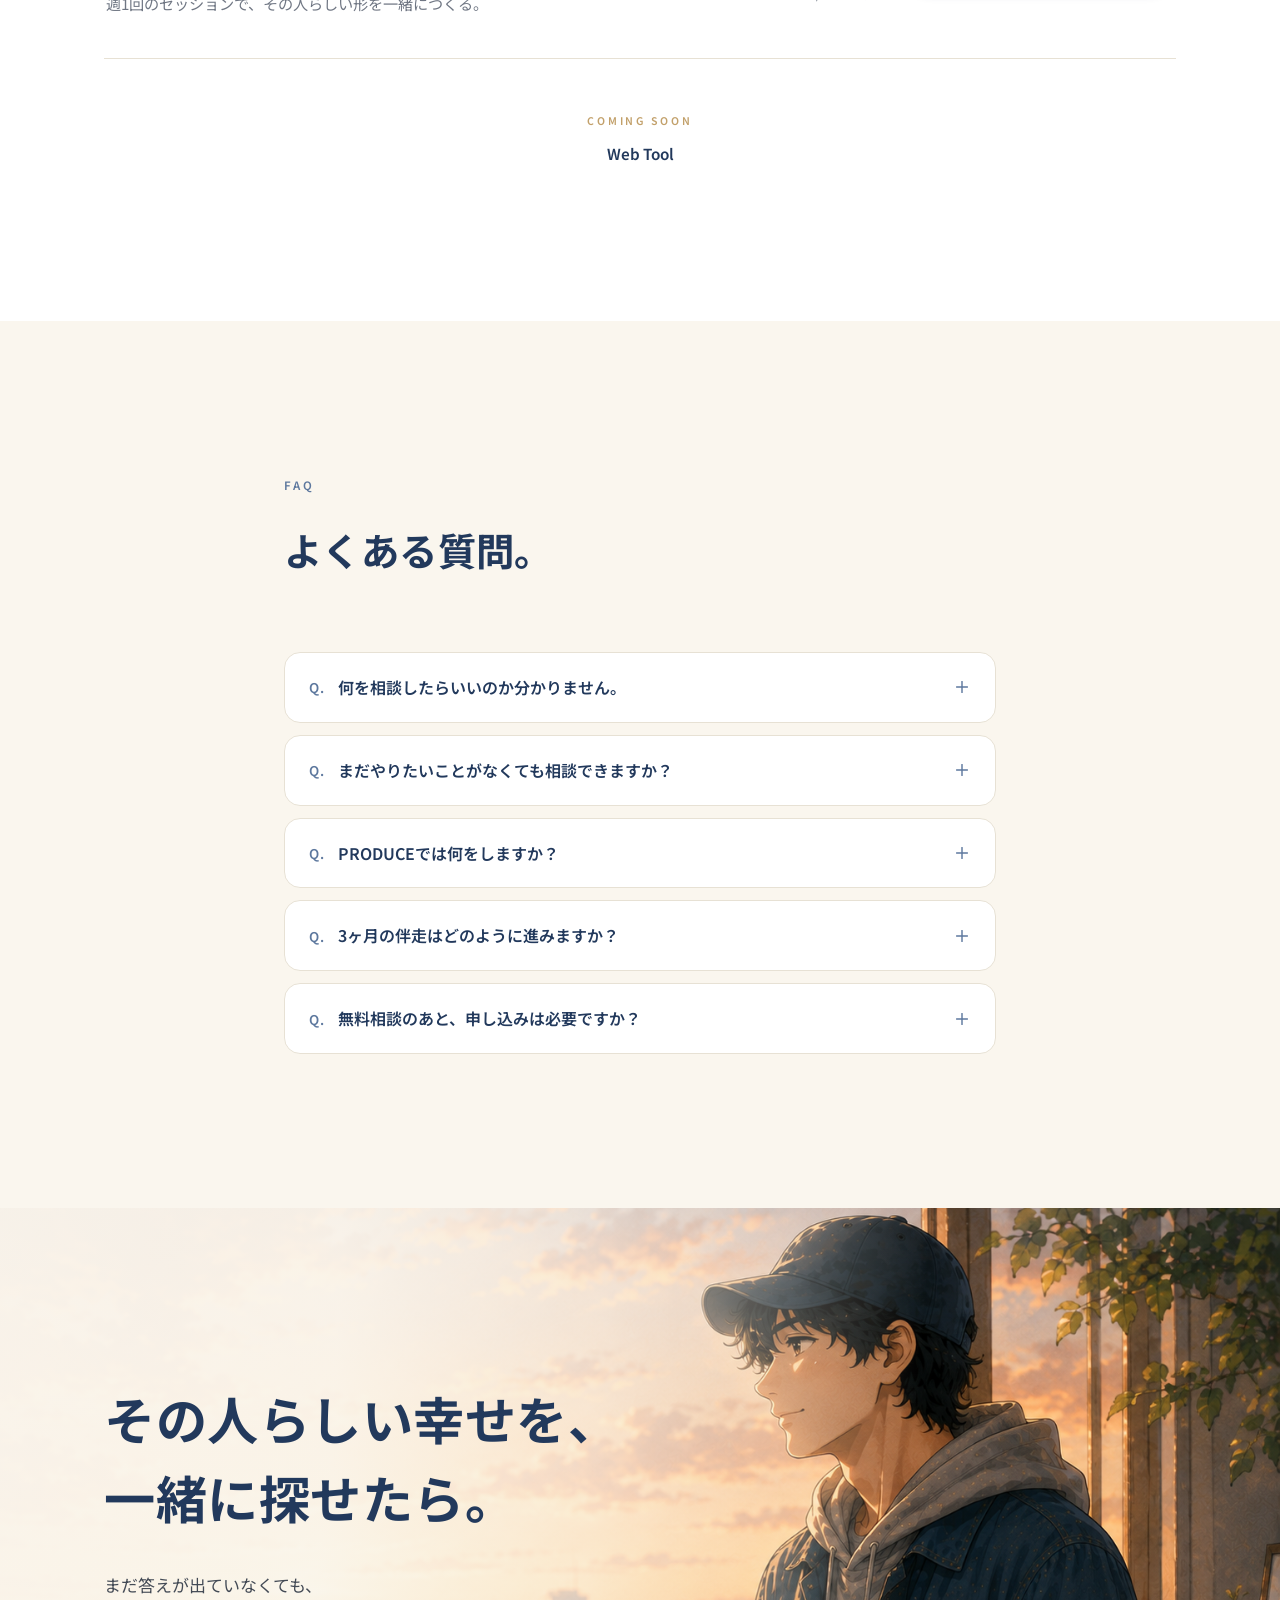
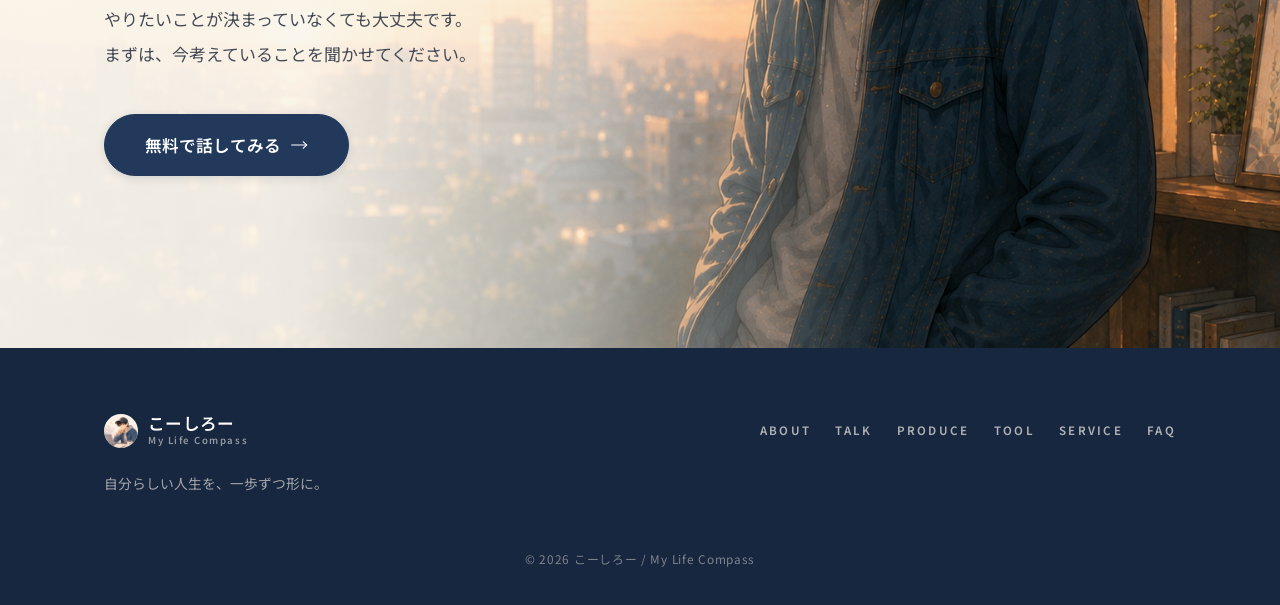
==== commit f9914c82: "こーしろー主体への変更とPRODUCE詳細ページを追加" ====
--- a/index.html
+++ b/index.html
@@ -3,12 +3,12 @@
 <head>
   <meta charset="UTF-8" />
   <meta name="viewport" content="width=device-width, initial-scale=1.0" />
-  <title>My Life Compass — 自分らしい人生を、一歩ずつ形に。</title>
-  <meta name="description" content="My Life Compassは、まだ言葉になっていない気持ちや「やってみたい」を一緒に整理し、その人らしい幸せや一歩を少しずつ形にしていく場所です。" />
+  <title>こーしろー｜My Life Compass — 自分らしい人生を、一歩ずつ形に。</title>
+  <meta name="description" content="こーしろーが、まだ言葉になっていない気持ちや「やってみたい」を一緒に整理し、その人らしい幸せや一歩を少しずつ形にしていく活動「My Life Compass」です。" />
 
   <!-- OGP（紹介用） -->
-  <meta property="og:title" content="My Life Compass — 自分らしい人生を、一歩ずつ形に。" />
-  <meta property="og:description" content="誰かの正解ではなく、「私はこれがいい」と思える人生へ。話して、整理して、その人らしい幸せや一歩を一緒に形にしていきます。" />
+  <meta property="og:title" content="こーしろー｜My Life Compass — 自分らしい人生を、一歩ずつ形に。" />
+  <meta property="og:description" content="誰かの正解ではなく、「私はこれがいい」と思える人生へ。こーしろーが、話して、整理して、その人らしい幸せや一歩を一緒に形にしていきます。" />
   <meta property="og:type" content="website" />
   <meta property="og:image" content="./assets/icon.png" />
 
@@ -35,9 +35,12 @@
   ============================================================= -->
   <header class="site-header" id="siteHeader">
     <div class="container header-inner">
-      <a class="brand" href="#top" aria-label="My Life Compass トップへ">
+      <a class="brand" href="#top" aria-label="こーしろー トップへ">
         <img class="brand-mark" src="./assets/icon.png" alt="" width="36" height="36" decoding="async" />
-        <span class="brand-name">My Life Compass</span>
+        <span class="brand-text">
+          <span class="brand-name">こーしろー</span>
+          <span class="brand-activity">My Life Compass</span>
+        </span>
       </a>
 
       <nav class="site-nav" id="siteNav" aria-label="メインナビゲーション">
@@ -74,8 +77,6 @@
       </svg>
 
       <div class="container hero-inner">
-        <p class="hero-brand hseq" style="--i:0">My Life Compass</p>
-
         <h1 class="hero-title hseq" style="--i:1">
           自分らしい人生を、<br />
           一歩ずつ形に。
@@ -101,7 +102,7 @@
       <div class="container about-grid">
         <div class="about-copy">
           <p class="label reveal">ABOUT</p>
-          <h2 class="about-h reveal">My Life Compassについて</h2>
+          <h2 class="about-h reveal">こーしろーについて</h2>
 
           <p class="about-main reveal">
             話す。<br />
@@ -136,7 +137,7 @@
           </svg>
 
           <figure class="about-portrait">
-            <img src="./assets/icon.png" alt="My Life Compass を運営している本人" loading="eager" decoding="async" width="400" height="400" />
+            <img src="./assets/icon.png" alt="こーしろー" loading="eager" decoding="async" width="400" height="400" />
           </figure>
 
           <span class="about-center">一緒に考える</span>
@@ -227,7 +228,7 @@
       <div class="container aim">
         <div class="aim-copy">
           <h2 class="aim-h reveal">
-            My Life Compassは、<br />こんな状態を目指します。
+            こんな状態を目指します。
           </h2>
 
           <ul class="aim-list">
@@ -283,10 +284,10 @@
         </div>
 
         <p class="why-belief reveal">
-          My Life Compassは、<br />
           「その人らしい幸せを、<br />
-          一緒に探し、一緒に形にしていきたい」<br />
-          という思いから生まれました。
+          一緒に探し、一緒に形にしていきたい」。<br />
+          そんな思いから、<br />
+          サービスをはじめました。
         </p>
       </div>
     </section>
@@ -313,7 +314,7 @@
         </div>
 
         <figure class="talk-figure reveal">
-          <img src="./assets/talk-listening.png" alt="テーブルを挟んで話す女性と、静かに話を聞いている運営者" loading="lazy" decoding="async" />
+          <img src="./assets/talk-listening.png" alt="テーブルを挟んで話す女性と、静かに話を聞いているこーしろー" loading="lazy" decoding="async" />
         </figure>
       </div>
 
@@ -345,176 +346,18 @@
               仕事・活動・サービス・発信を、<br />
               「私はこれがいい」と思える形へ一緒に育てていく。
             </p>
-          </div>
-        </div>
-      </div>
-
-      <!-- ① まず、その人自身から考える -->
-      <div class="container dia-flow">
-        <div class="dia-block">
-          <div class="dia-head reveal">
-            <h3 class="dia-title">まず、その人自身から考える。</h3>
-            <p class="dia-note">
-              「何を売るか」から決めるのではなく、<br class="pc-only" />
-              その人自身を整理するところから始めます。
+
+            <p class="more-wrap reveal">
+              <a class="more-link" href="./produce.html">
+                <span class="more-text">PRODUCEについて詳しく見る</span>
+                <span class="more-rule" aria-hidden="true"></span>
+                <svg class="more-arrow" viewBox="0 0 12 12" aria-hidden="true">
+                  <line x1="1.4" y1="10.6" x2="10.2" y2="1.8" />
+                  <polyline points="4.6 1.8 10.2 1.8 10.2 7.4" />
+                </svg>
+              </a>
             </p>
           </div>
-
-          <div class="orbit reveal">
-          <svg class="orbit-lines" viewBox="0 0 100 100" fill="none" aria-hidden="true">
-            <defs>
-              <radialGradient id="obZone" cx="50%" cy="50%" r="50%">
-                <stop offset="0%"   stop-color="#5d789e" stop-opacity="0" />
-                <stop offset="58%"  stop-color="#5d789e" stop-opacity=".075" />
-                <stop offset="100%" stop-color="#5d789e" stop-opacity=".015" />
-              </radialGradient>
-            </defs>
-
-            <circle class="ob-zone" cx="50" cy="50" r="27" />
-
-            <line class="ob-link" x1="50" y1="21.5" x2="50" y2="11.5" pathLength="1" />
-            <line class="ob-link" x1="77.11" y1="41.19" x2="86.62" y2="38.10" pathLength="1" />
-            <line class="ob-link" x1="66.75" y1="73.06" x2="72.63" y2="81.14" pathLength="1" />
-            <line class="ob-link" x1="33.25" y1="73.06" x2="27.37" y2="81.14" pathLength="1" />
-            <line class="ob-link" x1="22.89" y1="41.19" x2="13.38" y2="38.10" pathLength="1" />
-
-            <circle class="ob-ring" cx="50" cy="50" r="27" pathLength="1" />
-            <circle class="ob-ring ob-ring-2" cx="50" cy="50" r="40" pathLength="1" />
-
-            <line class="ob-spoke" x1="57" y1="37.9" x2="63.5" y2="26.6" pathLength="1" />
-            <line class="ob-spoke" x1="64" y1="50" x2="77" y2="50" pathLength="1" />
-            <line class="ob-spoke" x1="57" y1="62.1" x2="63.5" y2="73.4" pathLength="1" />
-            <line class="ob-spoke" x1="43" y1="62.1" x2="36.5" y2="73.4" pathLength="1" />
-            <line class="ob-spoke" x1="36" y1="50" x2="23" y2="50" pathLength="1" />
-            <line class="ob-spoke" x1="43" y1="37.9" x2="36.5" y2="26.6" pathLength="1" />
-
-            <line class="ob-out" x1="73.5" y1="17.6" x2="76.5" y2="13.6" pathLength="1" />
-            <line class="ob-out" x1="88" y1="62.4" x2="92.8" y2="63.9" pathLength="1" />
-            <line class="ob-out" x1="50" y1="90" x2="50" y2="95" pathLength="1" />
-            <line class="ob-out" x1="12" y1="62.4" x2="7.2" y2="63.9" pathLength="1" />
-            <line class="ob-out" x1="26.5" y1="17.6" x2="23.5" y2="13.6" pathLength="1" />
-
-            <circle class="ob-core" cx="50" cy="50" r="13.5" pathLength="1" />
-
-            <circle class="ob-dot" cx="63.5" cy="26.6" r="0.9" />
-            <circle class="ob-dot" cx="77" cy="50" r="0.9" />
-            <circle class="ob-dot" cx="63.5" cy="73.4" r="0.9" />
-            <circle class="ob-dot" cx="36.5" cy="73.4" r="0.9" />
-            <circle class="ob-dot" cx="23" cy="50" r="0.9" />
-            <circle class="ob-dot" cx="36.5" cy="26.6" r="0.9" />
-          </svg>
-
-          <p class="orbit-core">その人<br />らしさ</p>
-
-          <span class="orbit-item" style="--x:65%; --y:24%;   --xs:63.75%; --ys:26.2%">経験</span>
-          <span class="orbit-item" style="--x:80%; --y:50%;   --xs:77.5%;  --ys:50%">好き</span>
-          <span class="orbit-item" style="--x:65%; --y:76%;   --xs:63.75%; --ys:73.8%">得意</span>
-          <span class="orbit-item" style="--x:35%; --y:76%;   --xs:36.25%; --ys:73.8%">人柄</span>
-          <span class="orbit-item" style="--x:20%; --y:50%;   --xs:22.5%;  --ys:50%">大切に<br />したいこと</span>
-          <span class="orbit-item" style="--x:35%; --y:24%;   --xs:36.25%; --ys:26.2%">やってみたい<br />こと</span>
-
-          <span class="orbit-form" style="--x:50%;   --y:10%;   --xs:50%;   --ys:13%">仕事</span>
-          <span class="orbit-form" style="--x:88%;   --y:37.6%; --xs:85.2%; --ys:38.6%">活動</span>
-          <span class="orbit-form" style="--x:73.5%; --y:82.4%; --xs:71.8%; --ys:79.9%">発信</span>
-          <span class="orbit-form" style="--x:26.5%; --y:82.4%; --xs:28.2%; --ys:79.9%">サービス</span>
-          <span class="orbit-form" style="--x:12%;   --y:37.6%; --xs:14.8%; --ys:38.6%">SNS</span>
-          </div>
-
-          <ul class="qlist dia-list reveal">
-            <li>経験・好き・得意・人柄・大切にしたいこと・やってみたいことを整理する</li>
-            <li>自分だからできること、人から求められることを探す</li>
-            <li>誰に、どんな価値を届けたいのかを考える</li>
-          </ul>
-        </div>
-
-        <span class="dia-link" aria-hidden="true"></span>
-
-        <!-- ② 一緒に試しながら、形にしていく -->
-        <div class="dia-block">
-          <div class="dia-head reveal">
-            <h3 class="dia-title">一緒に試しながら、形にしていく。</h3>
-            <p class="dia-note">
-              最初から正解や完成形を決めず、<br class="pc-only" />
-              小さく試して、振り返りながら整えていきます。
-            </p>
-          </div>
-
-          <div class="cycle reveal">
-            <svg class="cycle-lines" viewBox="0 0 100 100" fill="none" aria-hidden="true">
-              <circle class="cy-outer" cx="50" cy="50" r="44" pathLength="1" />
-
-              <line class="cy-tick" x1="81.11" y1="18.89" x2="83.59" y2="16.41" pathLength="1" />
-              <line class="cy-tick" x1="81.11" y1="81.11" x2="83.59" y2="83.59" pathLength="1" />
-              <line class="cy-tick" x1="18.89" y1="81.11" x2="16.41" y2="83.59" pathLength="1" />
-              <line class="cy-tick" x1="18.89" y1="18.89" x2="16.41" y2="16.41" pathLength="1" />
-
-              <path class="cy-arc cy-arc-1" d="M56.65 18.70 A32 32 0 0 1 81.30 43.35" pathLength="1" />
-              <path class="cy-arc cy-arc-2" d="M81.30 56.65 A32 32 0 0 1 56.65 81.30" pathLength="1" />
-              <path class="cy-arc cy-arc-3" d="M43.35 81.30 A32 32 0 0 1 18.70 56.65" pathLength="1" />
-              <path class="cy-arc cy-arc-4" d="M18.70 43.35 A32 32 0 0 1 43.35 18.70" pathLength="1" />
-
-              <path class="cy-head cy-head-1" d="M-2.4 -2.2 L0 0 L-2.4 2.2" transform="translate(81.30 43.35) rotate(78)" />
-              <path class="cy-head cy-head-2" d="M-2.4 -2.2 L0 0 L-2.4 2.2" transform="translate(56.65 81.30) rotate(168)" />
-              <path class="cy-head cy-head-3" d="M-2.4 -2.2 L0 0 L-2.4 2.2" transform="translate(18.70 56.65) rotate(258)" />
-              <path class="cy-head cy-head-4" d="M-2.4 -2.2 L0 0 L-2.4 2.2" transform="translate(43.35 18.70) rotate(348)" />
-
-              <circle class="cy-dot cy-dot-1" cx="50" cy="18" r="1.15" />
-              <circle class="cy-dot cy-dot-2" cx="82" cy="50" r="1.15" />
-              <circle class="cy-dot cy-dot-3" cx="50" cy="82" r="1.15" />
-              <circle class="cy-dot cy-dot-4" cx="18" cy="50" r="1.15" />
-
-              <path class="cy-star" d="M50 45.4 L51.3 50 L50 54.6 L48.7 50 Z" />
-              <path class="cy-star" d="M45.4 50 L50 48.7 L54.6 50 L50 51.3 Z" />
-            </svg>
-
-            <span class="cycle-node" data-pos="top">考える</span>
-            <span class="cycle-node" data-pos="right">形にする</span>
-            <span class="cycle-node" data-pos="bottom">やってみる</span>
-            <span class="cycle-node" data-pos="left">振り返る</span>
-          </div>
-
-          <ul class="qlist dia-list reveal">
-            <li>サービスや活動のコンセプトを考える</li>
-            <li>必要に応じて、サービス内容・料金・提供方法を考える</li>
-            <li>Instagram や note などの発信内容と、見せ方を考える</li>
-            <li>実際に小さく試して、結果を振り返り、また整える</li>
-          </ul>
-        </div>
-
-        <span class="dia-link" aria-hidden="true"></span>
-
-        <!-- ③ 大切にしたいのは、その人に合う形 -->
-        <div class="dia-block">
-          <div class="dia-head reveal">
-            <h3 class="dia-title">大切にしたいのは、その人に合う形。</h3>
-            <p class="dia-note">
-              誰かに届くこと。仕事として育つこと。<br class="pc-only" />
-              そして、自分自身も続けたいと思えること。
-            </p>
-          </div>
-
-          <div class="venn reveal">
-            <svg class="venn-lines" viewBox="0 0 100 88" fill="none" aria-hidden="true">
-              <circle class="vn-c vn-a" cx="35" cy="32" r="25" pathLength="1" />
-              <circle class="vn-c vn-b" cx="65" cy="32" r="25" pathLength="1" />
-              <circle class="vn-c vn-c3" cx="50" cy="54" r="25" pathLength="1" />
-
-              <line class="vn-tick" x1="11.35" y1="20.45" x2="7.76" y2="18.70" pathLength="1" />
-              <line class="vn-tick" x1="88.65" y1="20.45" x2="92.24" y2="18.70" pathLength="1" />
-              <line class="vn-tick" x1="50" y1="82.30" x2="50" y2="86.30" pathLength="1" />
-            </svg>
-
-            <span class="venn-label" style="--x:26%; --y:29.5%">届く<em>必要な人へ</em></span>
-            <span class="venn-label" style="--x:74%; --y:29.5%">育つ<em>仕事として</em></span>
-            <span class="venn-label" style="--x:50%; --y:79.5%">続けたい<em>自分自身も</em></span>
-            <span class="venn-core">その人に<br />合う形</span>
-          </div>
-
-          <p class="dia-close reveal">
-            売上だけを追うのでも、「好き」だけで終わるのでもなく。<br class="pc-only" />
-            <strong>誰かに必要とされ、自分自身も「これなら続けたい」と思えて、仕事として少しずつ育っていく。</strong><br class="pc-only" />
-            誰かの正解ではなく、その人自身が「私はこれがいい」と思える形を一緒に探します。
-          </p>
         </div>
       </div>
 
@@ -772,7 +615,10 @@
       <div class="footer-brand">
         <a class="brand" href="#top">
           <img class="brand-mark" src="./assets/icon.png" alt="" width="34" height="34" loading="lazy" decoding="async" />
-          <span class="brand-name">My Life Compass</span>
+          <span class="brand-text">
+            <span class="brand-name">こーしろー</span>
+            <span class="brand-activity">My Life Compass</span>
+          </span>
         </a>
         <p class="footer-tagline">自分らしい人生を、一歩ずつ形に。</p>
       </div>
@@ -785,7 +631,7 @@
         <a href="#faq">FAQ</a>
       </nav>
     </div>
-    <p class="footer-copy">© 2026 My Life Compass</p>
+    <p class="footer-copy">© 2026 こーしろー / My Life Compass</p>
   </footer>
 
   <script src="script.js"></script>
--- a/styles.css
+++ b/styles.css
@@ -254,9 +254,15 @@
   flex: 0 0 auto;
   object-fit: cover;
 }
+.brand-text { display: flex; flex-direction: column; gap: 4px; }
 .brand-name {
   font-size: 1.04rem; font-weight: 600; letter-spacing: .02em;
   color: var(--navy); line-height: 1;
+}
+/* 活動名は、名前に寄り添う小さな一行として置く */
+.brand-activity {
+  font-size: .6rem; font-weight: 600; letter-spacing: .16em;
+  color: var(--navy-soft); line-height: 1;
 }
 
 .site-nav { display: flex; align-items: center; gap: 2px; }
@@ -373,6 +379,11 @@
   font-size: .8rem; font-weight: 600; letter-spacing: .3em;
   color: var(--navy-soft);
 }
+.hero-activity {
+  display: block; margin-top: 10px;
+  font-size: .66rem; letter-spacing: .24em;
+  color: rgba(93, 120, 158, .72);
+}
 .hero-title {
   margin-top: clamp(24px, 3.4vw, 40px);
   font-size: clamp(2.05rem, 6.2vw, 4rem);
@@ -410,6 +421,21 @@
   margin-top: clamp(26px, 3.4vw, 36px);
   font-size: clamp(.95rem, 1.9vw, 1.04rem);
   color: var(--ink-soft); line-height: 2.05;
+}
+/* 「誰がやっているのか」を、細いラインの内側に静かに置く */
+.about-sign {
+  margin-top: clamp(26px, 3.4vw, 34px);
+  padding-left: 16px;
+  border-left: 1px solid var(--gold-soft);
+}
+.about-sign-name {
+  display: block;
+  font-size: 1.02rem; font-weight: 700; letter-spacing: .04em;
+  color: var(--navy); line-height: 1.6;
+}
+.about-sign-role {
+  display: block; margin-top: 4px;
+  font-size: .82rem; color: var(--ink-soft); line-height: 1.9;
 }
 
 .about-stage {
@@ -832,6 +858,42 @@
   background: var(--ivory);
   padding-bottom: clamp(56px, 7vw, 96px);
 }
+/* PRODUCE 詳細ページ（固定ヘッダーのぶんも上に余白を取る） */
+.produce-detail { padding-top: calc(var(--header-h) + clamp(56px, 8vw, 104px)); }
+.produce-detail-head { text-align: center; }
+
+/* 本文から詳細へ渡す、控えめな導線（テキスト＋細線＋小さな矢印） */
+.more-wrap { margin-top: clamp(26px, 3.4vw, 36px); }
+.more-link {
+  display: inline-flex; align-items: center; gap: 12px;
+  font-size: clamp(.86rem, 1.7vw, .92rem); font-weight: 600;
+  letter-spacing: .04em; color: var(--navy);
+  transition: color .3s var(--ease);
+}
+.more-rule {
+  display: block; height: 1px;
+  width: clamp(44px, 6vw, 76px);
+  background: linear-gradient(90deg, rgba(93, 120, 158, .38), var(--gold));
+  transition: width .5s var(--ease);
+}
+.more-arrow {
+  width: 11px; height: 11px; flex: 0 0 auto;
+  fill: none; stroke: var(--gold-deep); stroke-width: 1.2;
+  stroke-linecap: round; stroke-linejoin: round;
+  transition: transform .5s var(--ease);
+}
+.more-link:hover { color: var(--gold-deep); }
+.more-link:hover .more-rule { width: clamp(60px, 8vw, 98px); }
+.more-link:hover .more-arrow { transform: translate(2px, -2px); }
+.more-link:focus-visible {
+  outline: 2px solid var(--gold); outline-offset: 6px; border-radius: 4px;
+}
+/* 戻る導線：線とゴールドの向きだけ反転させる */
+.more-wrap-back { margin-top: clamp(48px, 7vw, 84px); text-align: center; }
+.more-link-back .more-rule {
+  background: linear-gradient(90deg, var(--gold), rgba(93, 120, 158, .38));
+}
+.more-link-back:hover .more-arrow { transform: translate(-2px, -2px); }
 
 /* 人物と一体になった帯 */
 .band {
@@ -1440,6 +1502,7 @@
 }
 .site-footer .brand-mark { width: 34px; height: 34px; }
 .site-footer .brand-name { color: #fff; }
+.site-footer .brand-activity { color: rgba(250, 246, 238, .55); }
 .footer-tagline {
   margin-top: 14px; font-size: .86rem;
   color: rgba(250, 246, 238, .62); line-height: 1.9;
@@ -1533,6 +1596,7 @@
 
   .brand-mark { width: 28px; height: 28px; }
   .brand-name { font-size: .98rem; }
+  .brand-activity { font-size: .56rem; }
 
   .pc-only { display: none; }
   .sp-only { display: inline; }
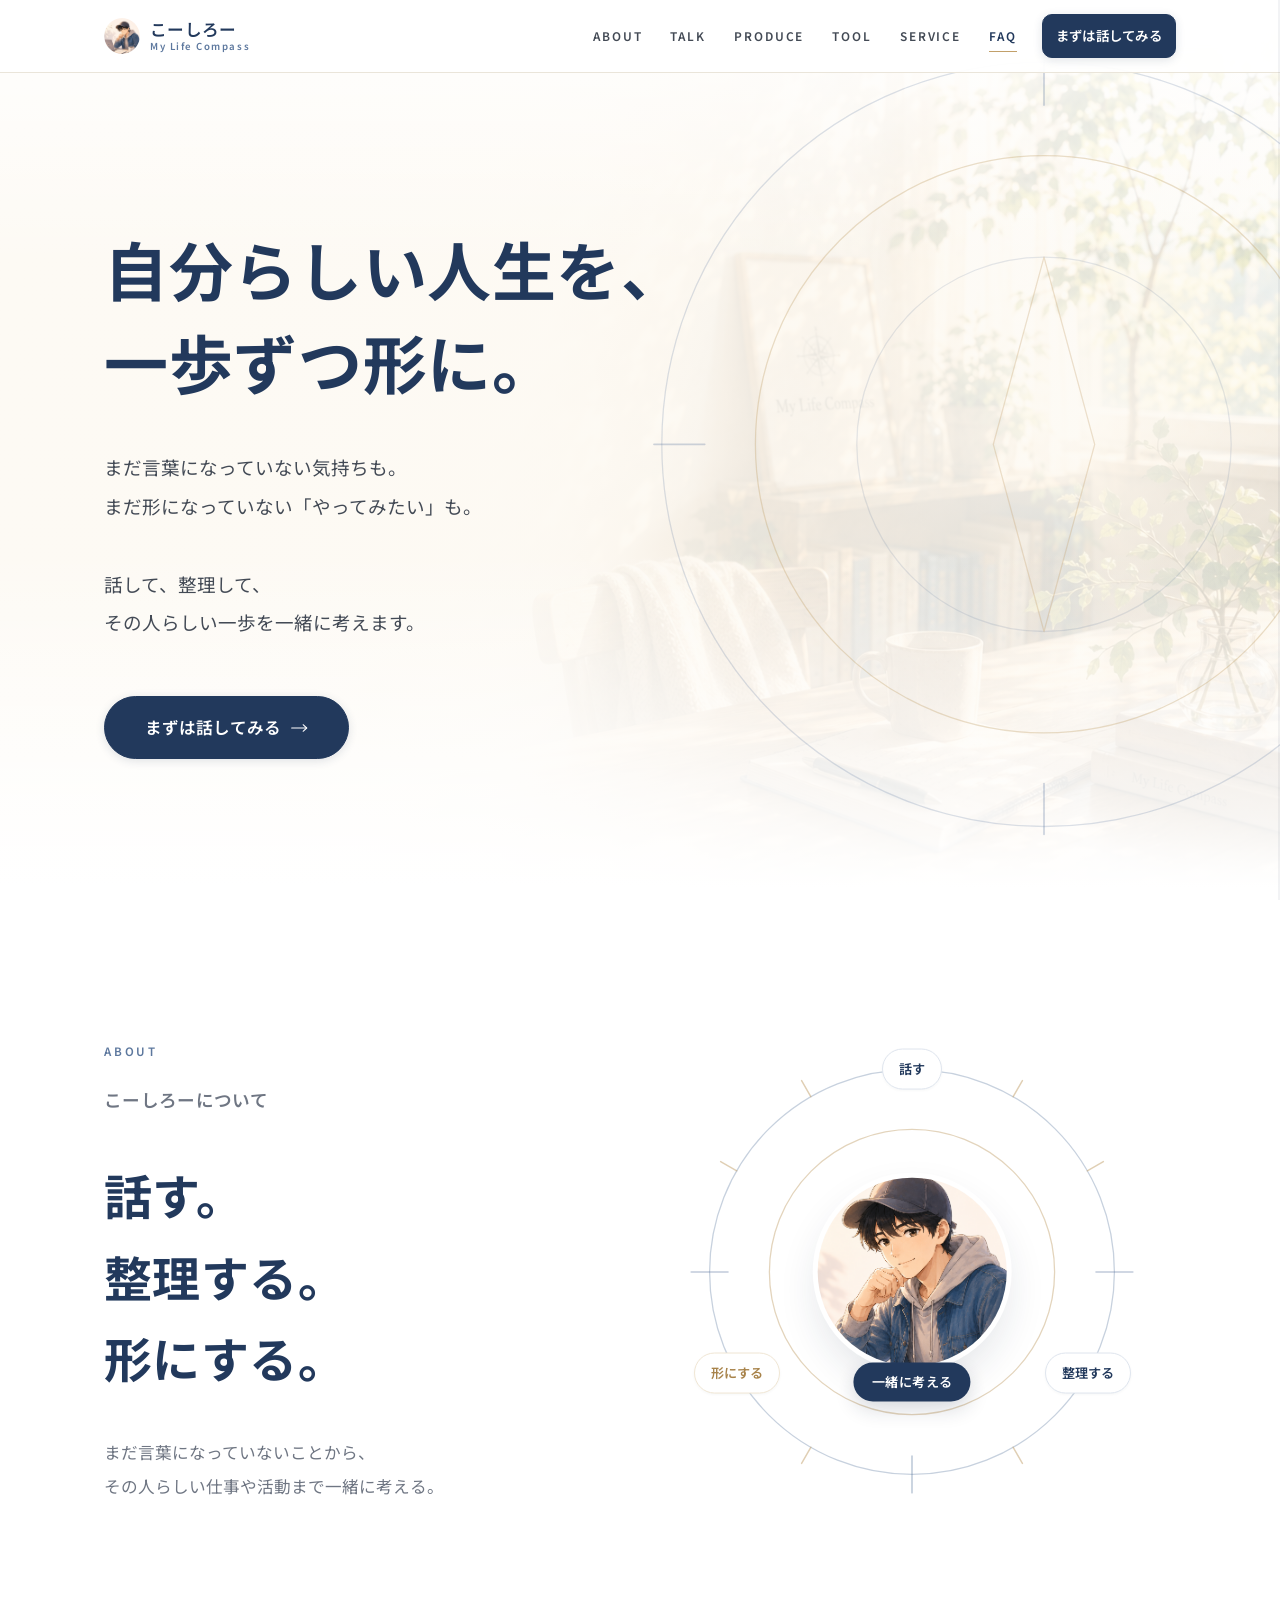
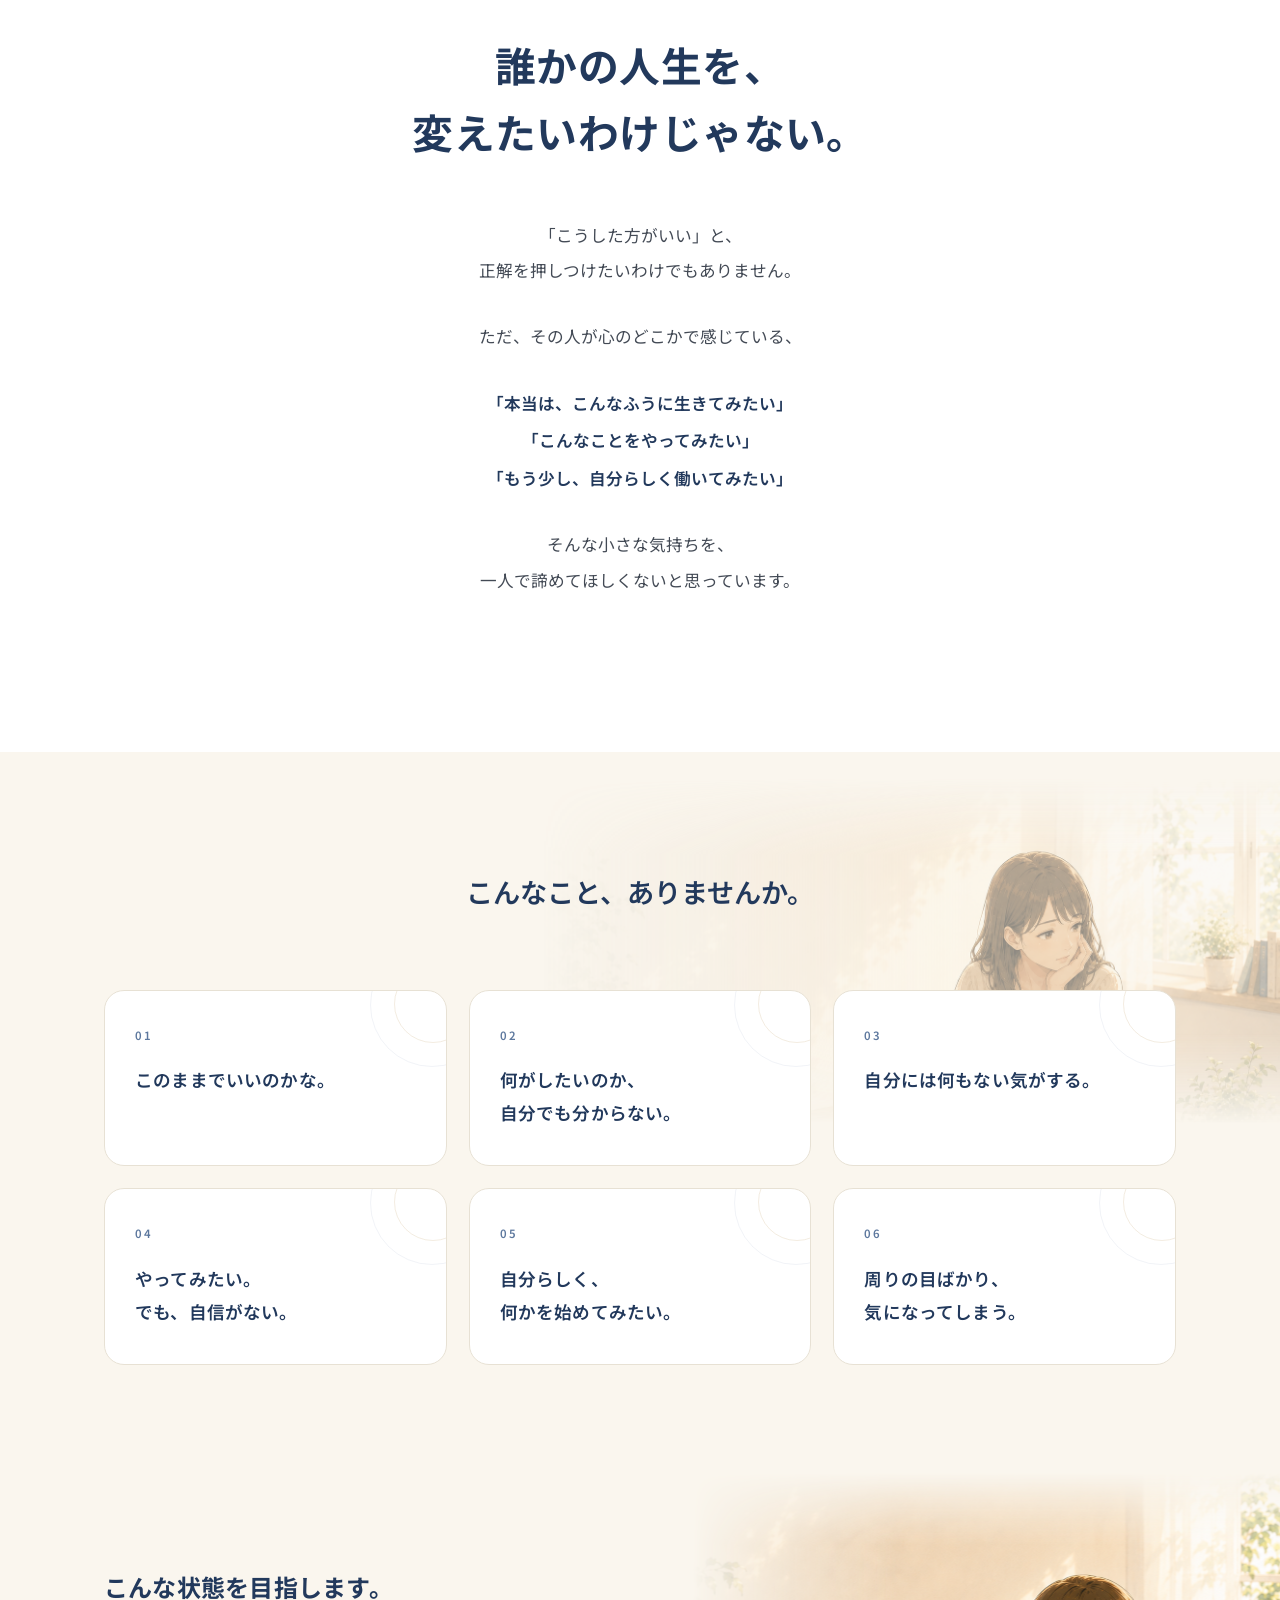
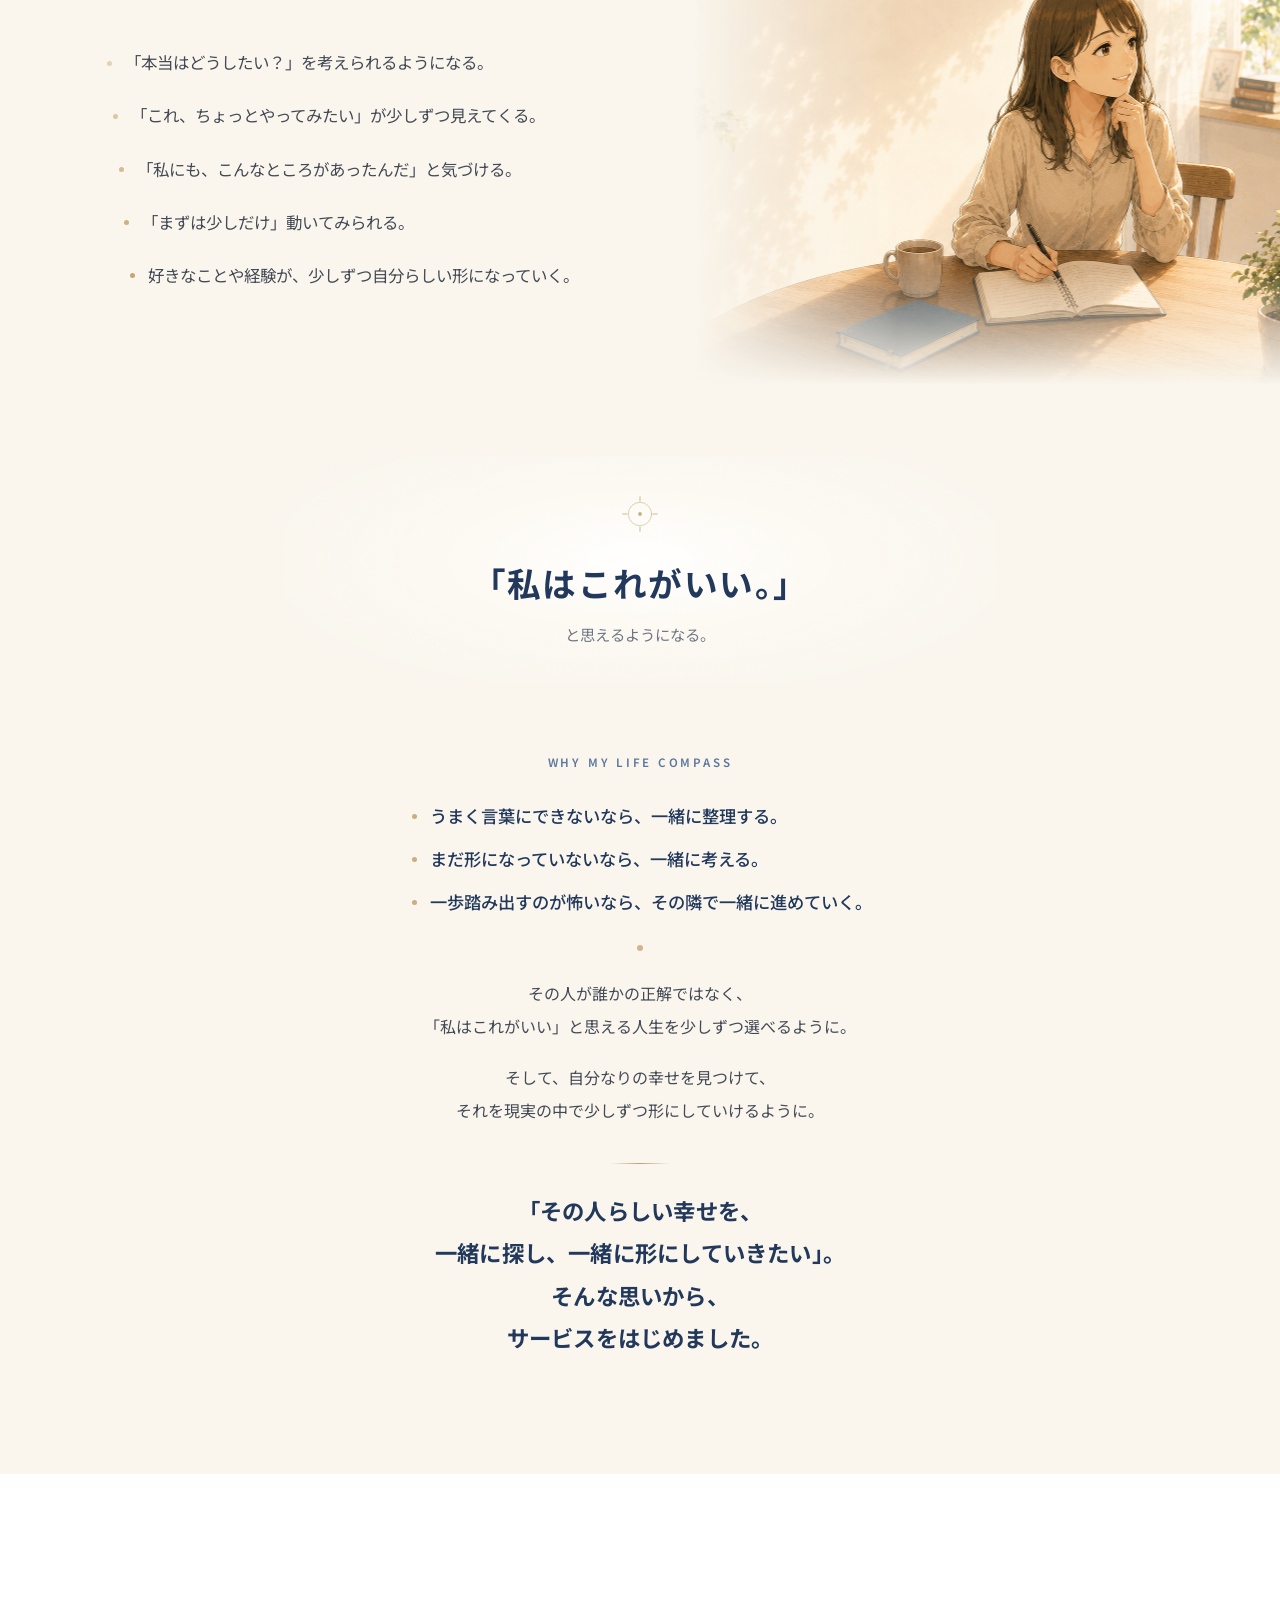
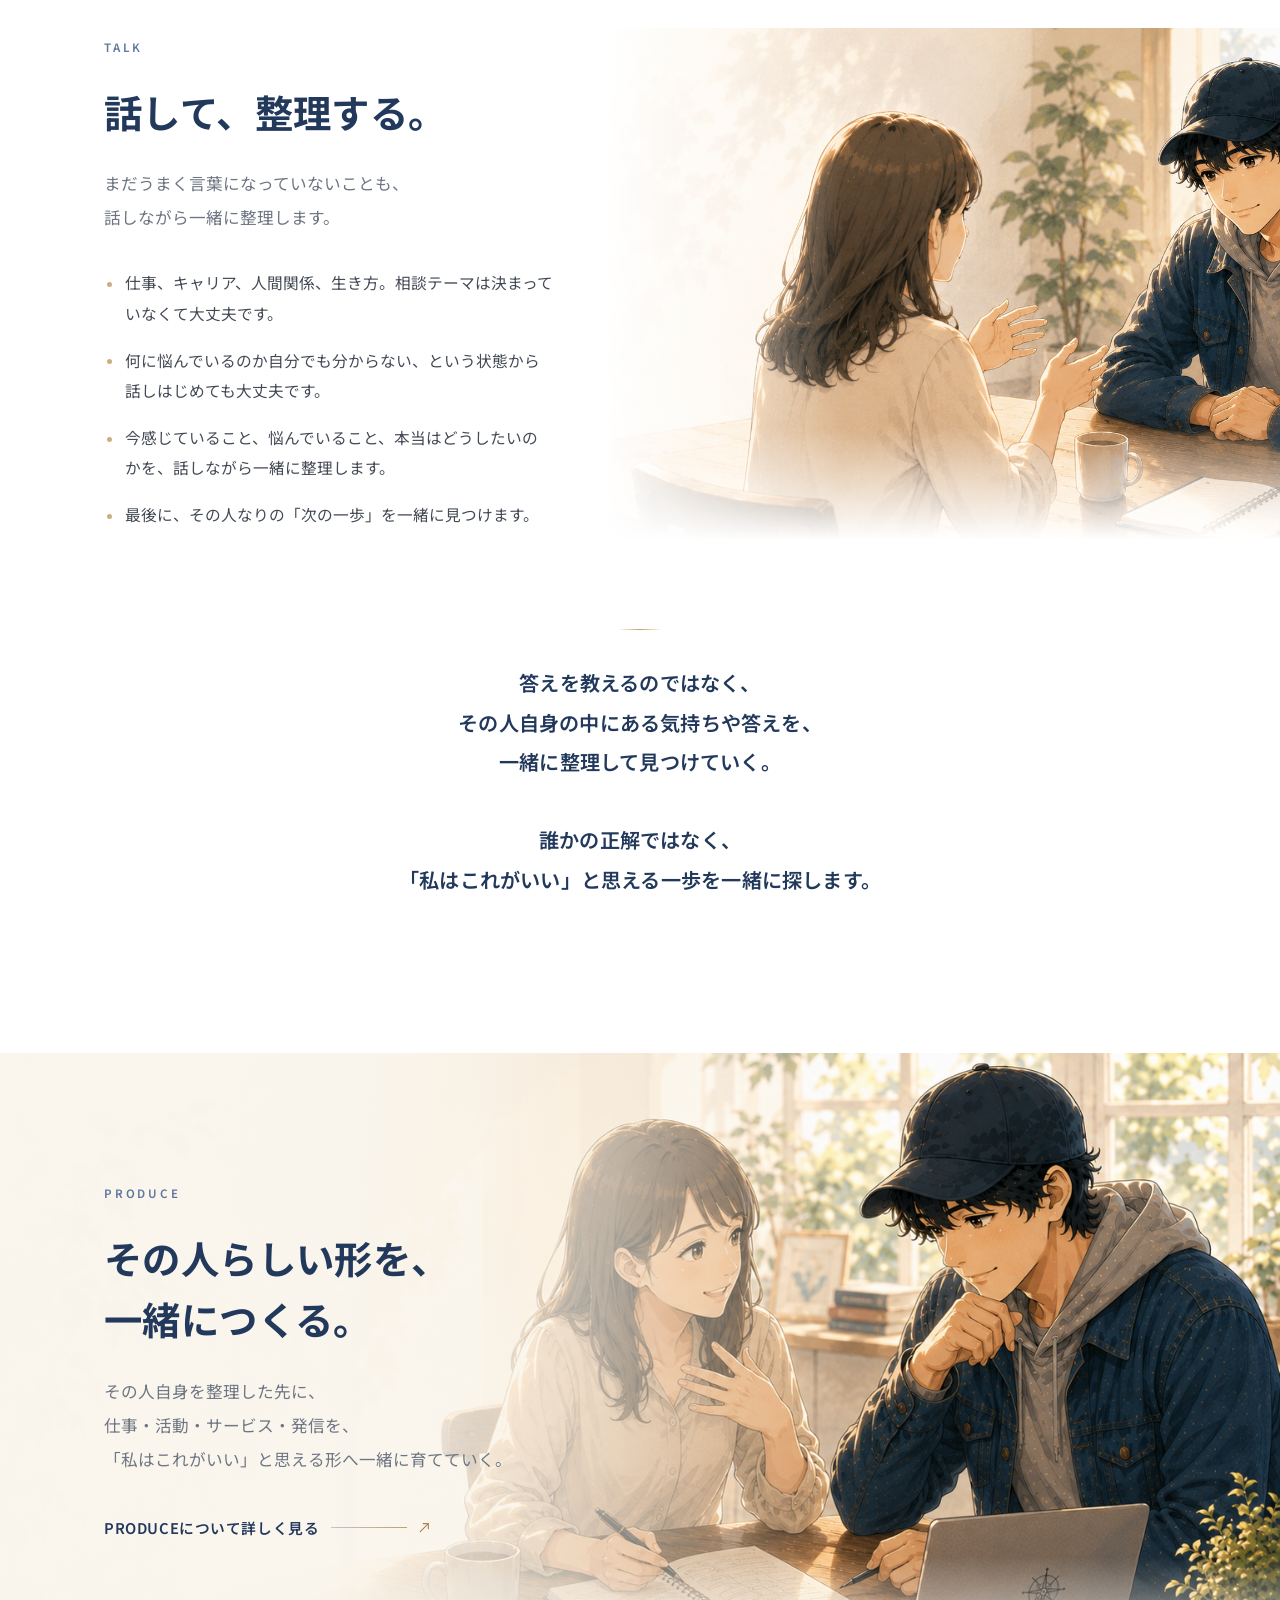
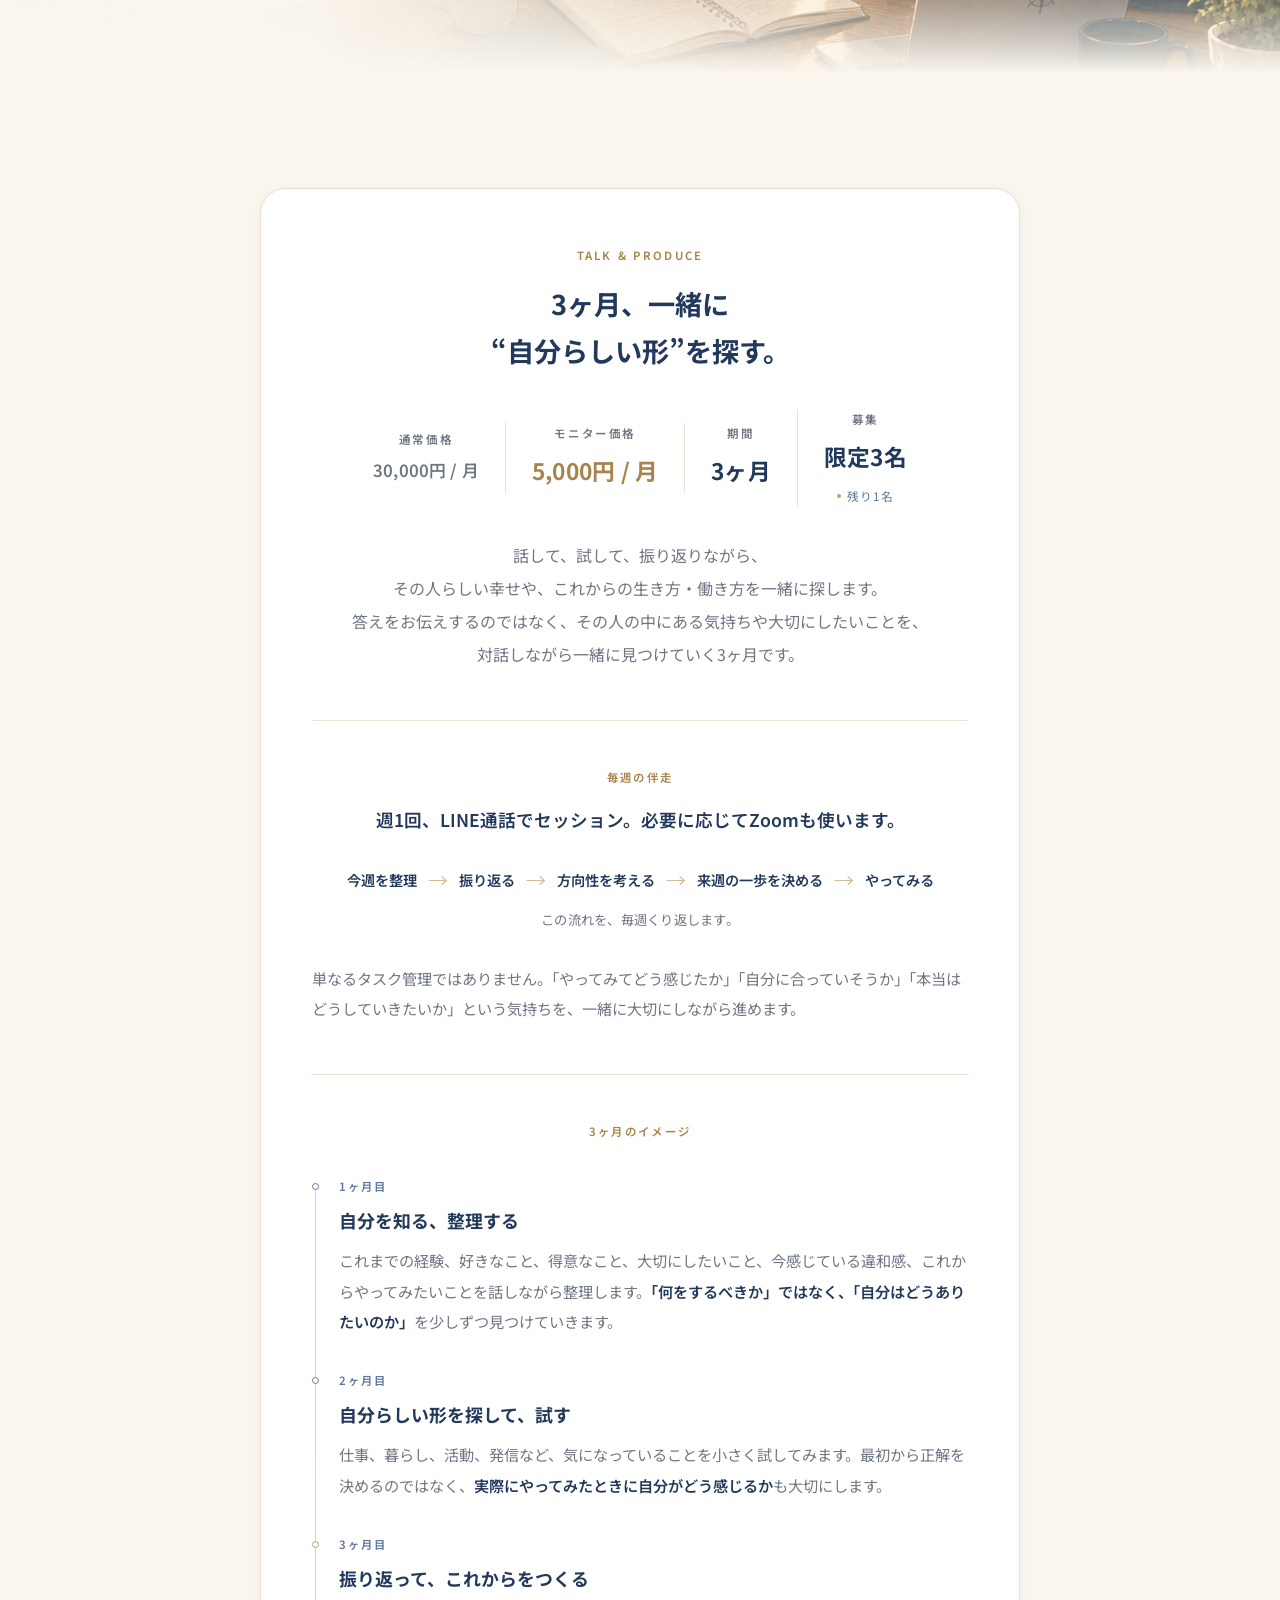
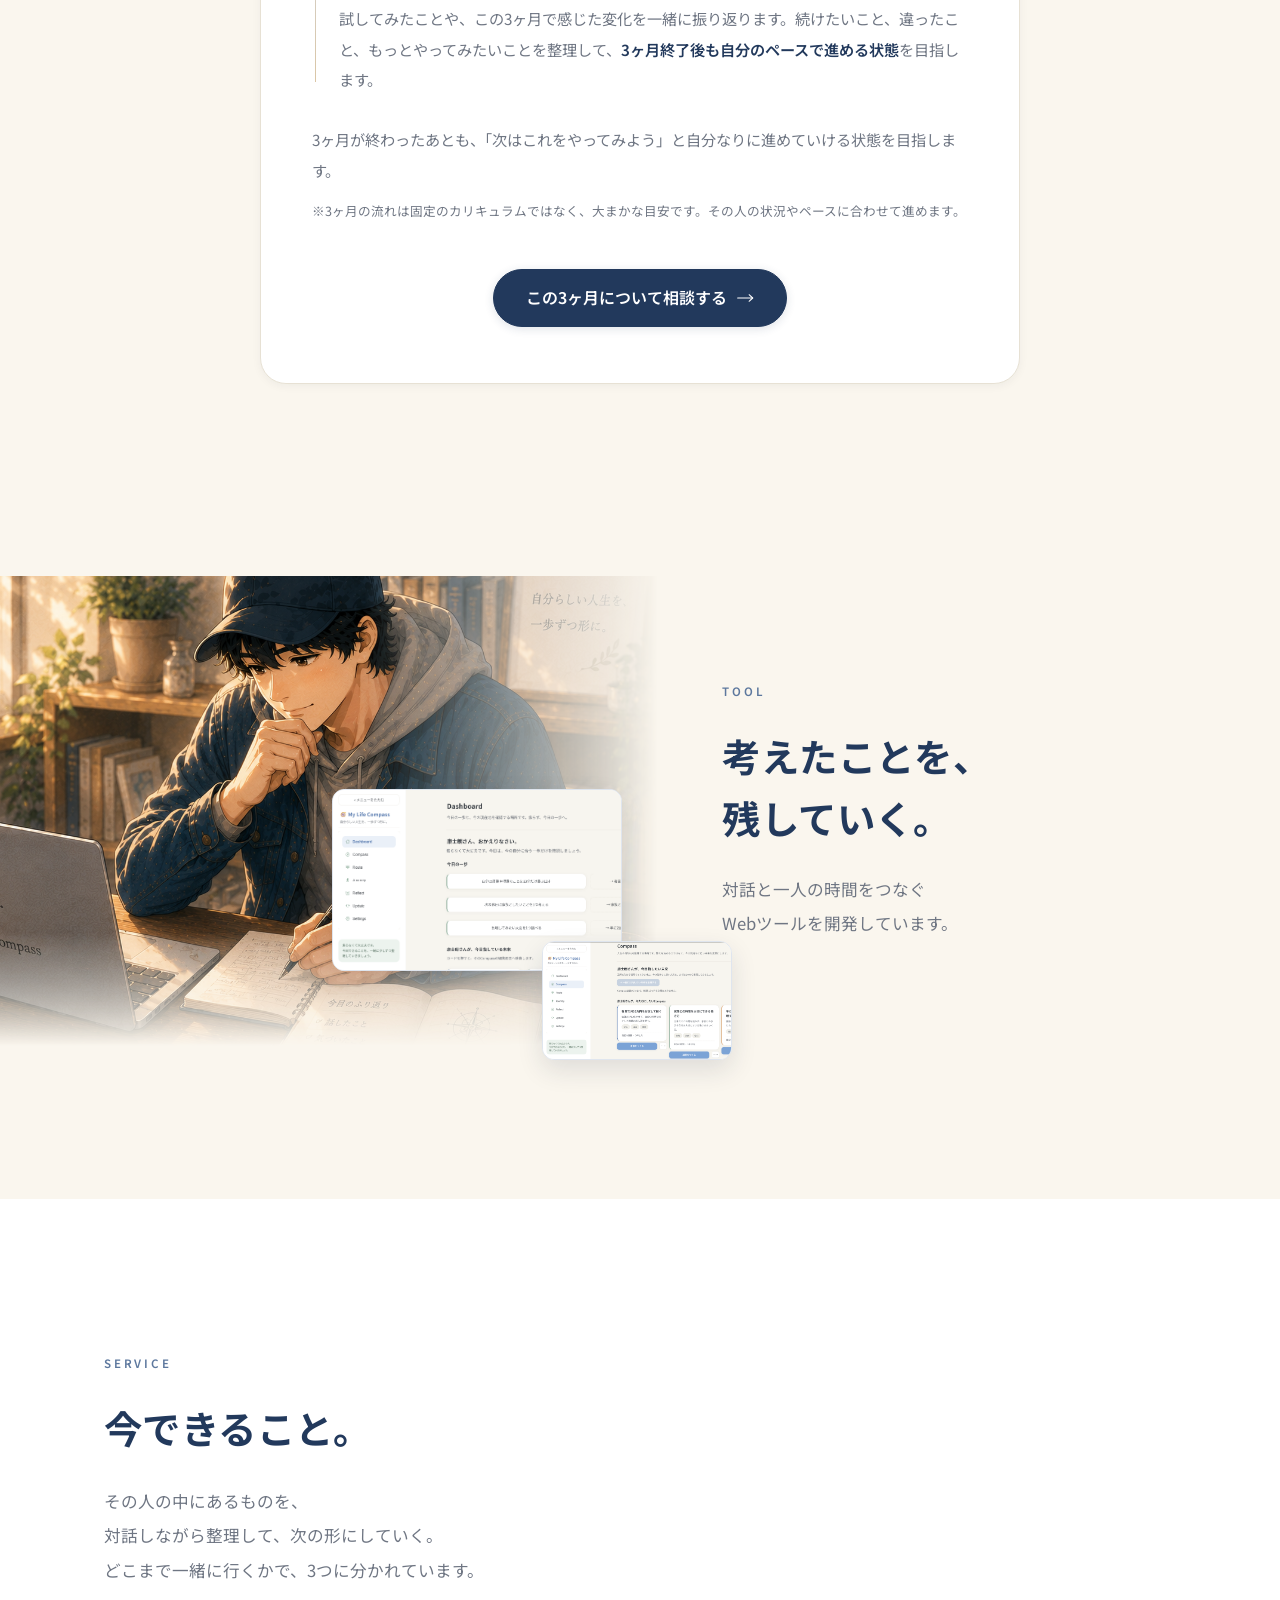
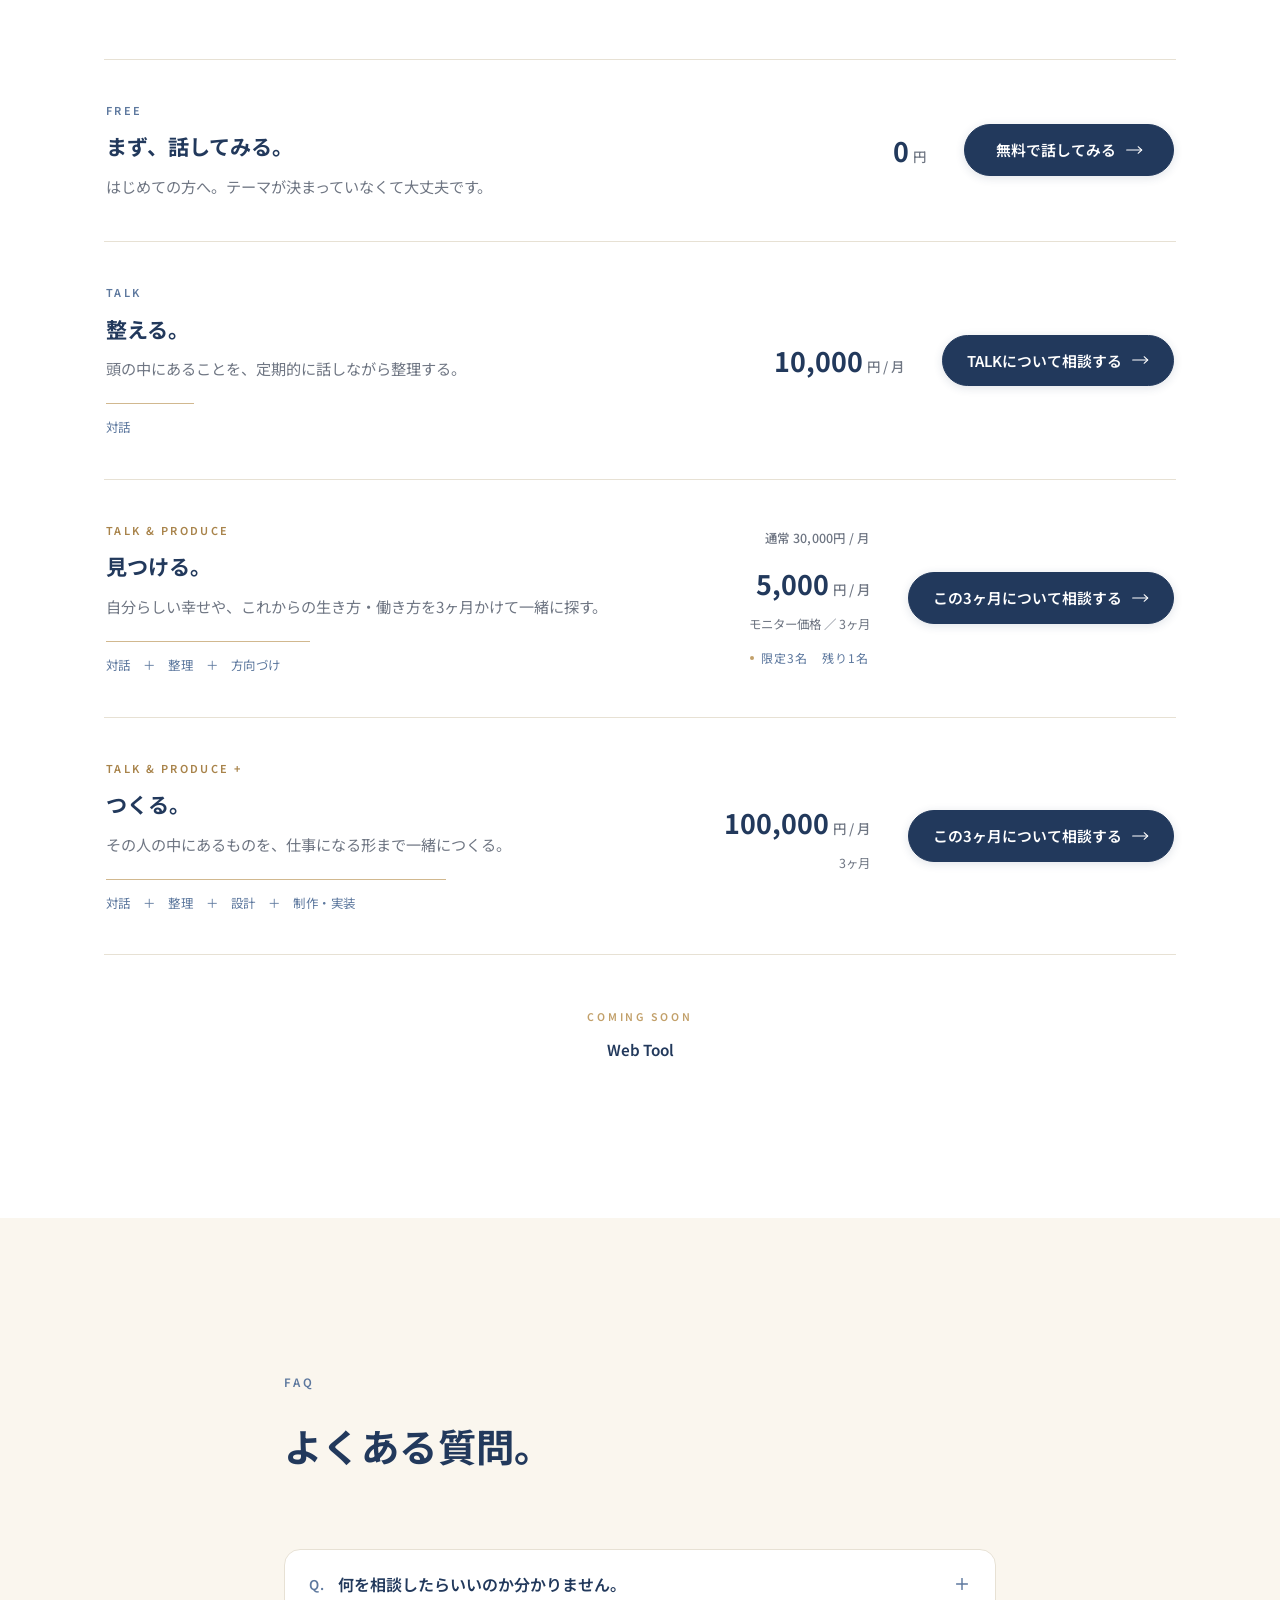
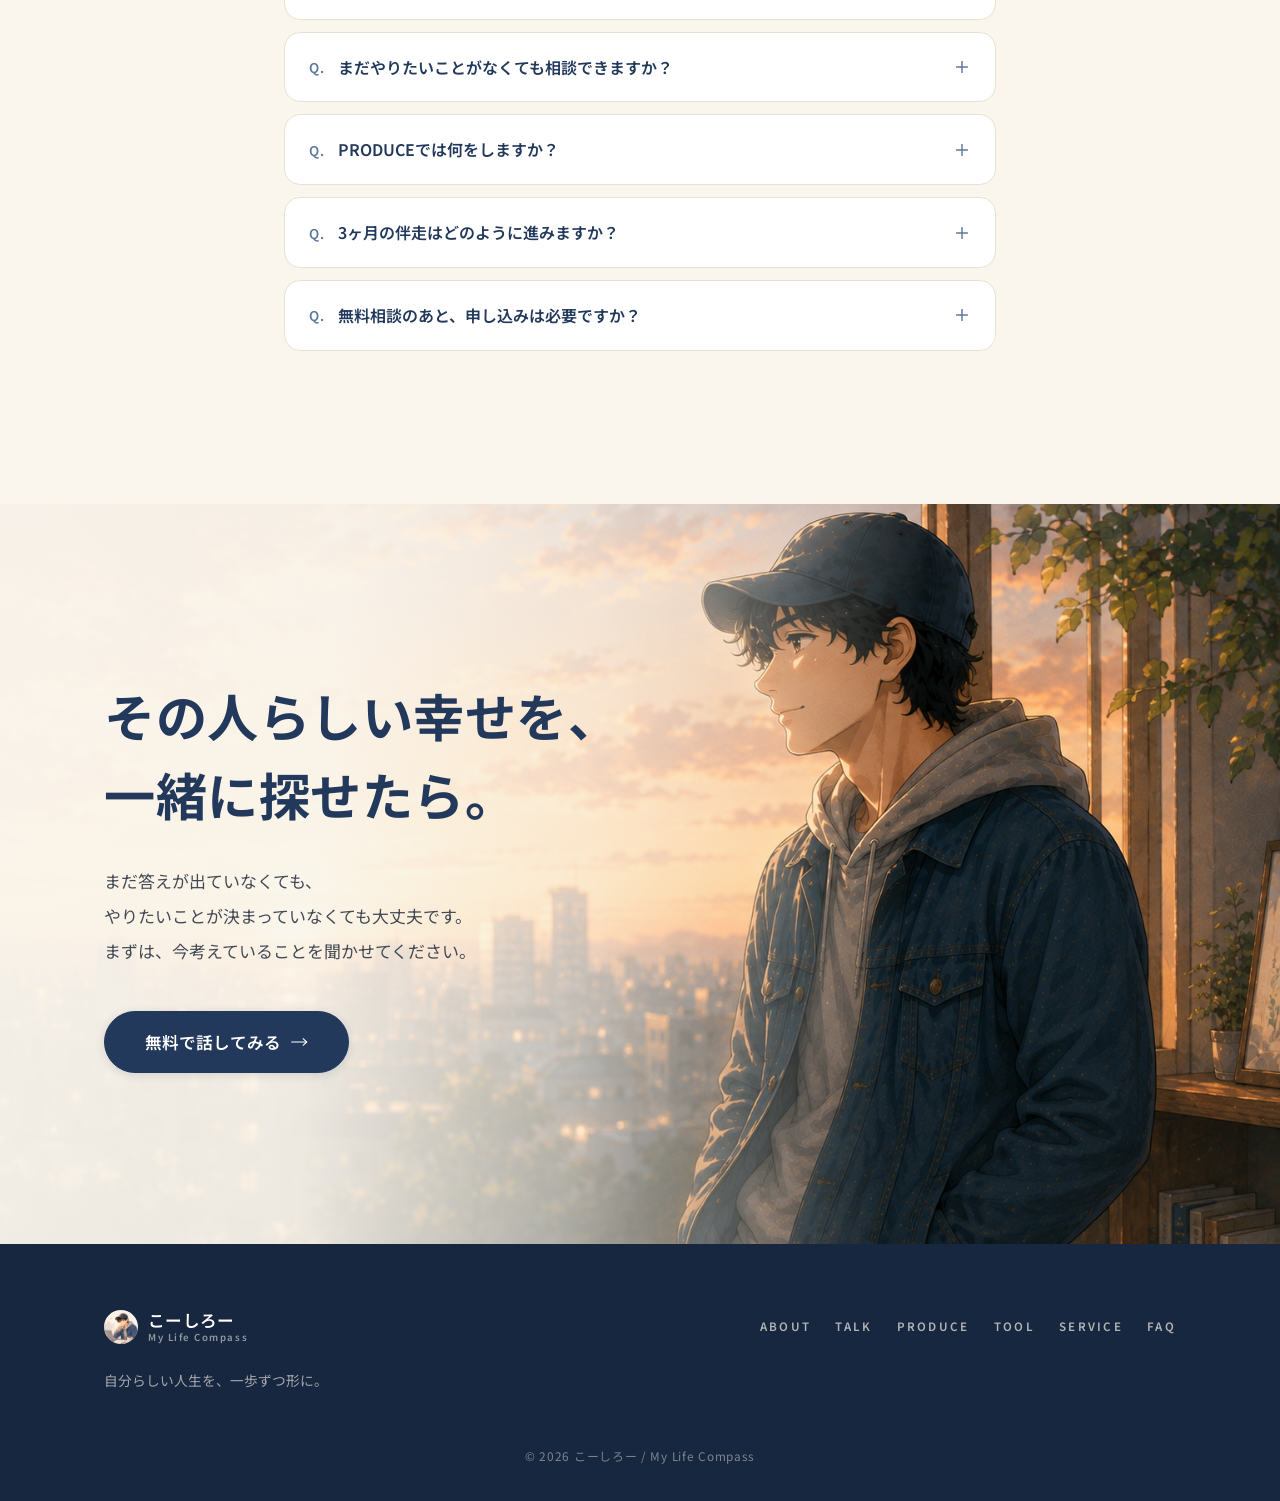
==== commit 4994ce39: "Update service plans and pricing" ====
--- a/index.html
+++ b/index.html
@@ -364,17 +364,21 @@
       <!-- 3ヶ月、一緒に形を探す -->
       <div class="container">
         <div class="program reveal">
-          <h3 class="program-h">3ヶ月、一緒に形を探す。</h3>
-
-          <div class="program-facts">
-            <span class="pfact"><em>月額</em><b>5,000円</b></span>
+          <p class="program-cat">TALK &amp; PRODUCE</p>
+          <h3 class="program-h">3ヶ月、一緒に<br />“自分らしい形”を探す。</h3>
+
+          <div class="program-facts is-four">
+            <span class="pfact is-was"><em>通常価格</em><b>30,000円 / 月</b></span>
+            <span class="pfact is-now"><em>モニター価格</em><b>5,000円 / 月</b></span>
             <span class="pfact"><em>期間</em><b>3ヶ月</b></span>
-            <span class="pfact"><em>定員</em><b>限定3名</b></span>
+            <span class="pfact"><em>募集</em><b>限定3名</b><small>残り1名</small></span>
           </div>
 
           <p class="program-note">
             話して、試して、振り返りながら、<br />
-            その人らしい仕事や発信の形を一緒に探します。
+            その人らしい幸せや、これからの生き方・働き方を一緒に探します。<br />
+            答えをお伝えするのではなく、その人の中にある気持ちや大切にしたいことを、<br />
+            対話しながら一緒に見つけていく3ヶ月です。
           </p>
 
           <!-- 時間軸①：毎週のサイクル -->
@@ -392,7 +396,7 @@
             <p class="week-loop">この流れを、毎週くり返します。</p>
 
             <p class="pgm-note">
-              単なるタスク管理ではありません。「やってみてどう感じたか」「自分に合っていそうか」「本当はどうしていきたいか」という気持ちも、一緒に大切にしながら進めます。
+              単なるタスク管理ではありません。「やってみてどう感じたか」「自分に合っていそうか」「本当はどうしていきたいか」という気持ちを、一緒に大切にしながら進めます。
             </p>
           </div>
 
@@ -403,36 +407,36 @@
             <ol class="months">
               <li>
                 <p class="mo-when">1ヶ月目</p>
-                <h4 class="mo-what">自分を整理する</h4>
+                <h4 class="mo-what">自分を知る、整理する</h4>
                 <p class="mo-desc">
-                  経験・好き・得意・人柄・大切にしたいこと・やってみたいことを整理。<strong>「自分には何があるのか」「何なら自分らしく続けられそうか」</strong>を探します。
+                  これまでの経験、好きなこと、得意なこと、大切にしたいこと、今感じている違和感、これからやってみたいことを話しながら整理します。<strong>「何をするべきか」ではなく、「自分はどうありたいのか」</strong>を少しずつ見つけていきます。
                 </p>
               </li>
               <li>
                 <p class="mo-when">2ヶ月目</p>
-                <h4 class="mo-what">形にして、試してみる</h4>
+                <h4 class="mo-what">自分らしい形を探して、試す</h4>
                 <p class="mo-desc">
-                  誰に何を届けるか、サービス・活動・発信・料金・提供方法などを考えます。完璧にしてから始めるのではなく、<strong>小さく形にして実際に試します。</strong>
+                  仕事、暮らし、活動、発信など、気になっていることを小さく試してみます。最初から正解を決めるのではなく、<strong>実際にやってみたときに自分がどう感じるか</strong>も大切にします。
                 </p>
               </li>
               <li>
                 <p class="mo-when">3ヶ月目</p>
-                <h4 class="mo-what">振り返って、育てる</h4>
+                <h4 class="mo-what">振り返って、これからをつくる</h4>
                 <p class="mo-desc">
-                  やってみた結果や反応、自分自身が感じたことを振り返ります。良かったことも違和感も材料にして、その人に合う形へ整えていきます。
+                  試してみたことや、この3ヶ月で感じた変化を一緒に振り返ります。続けたいこと、違ったこと、もっとやってみたいことを整理して、<strong>3ヶ月終了後も自分のペースで進める状態</strong>を目指します。
                 </p>
               </li>
             </ol>
 
             <p class="pgm-note">
-              伴走が終わったあとも、「次はこれをやってみよう」と自分なりに進めていける状態を目指します。
+              3ヶ月が終わったあとも、「次はこれをやってみよう」と自分なりに進めていける状態を目指します。
             </p>
             <p class="pgm-small">
               ※3ヶ月の流れは固定のカリキュラムではなく、大まかな目安です。その人の状況やペースに合わせて進めます。
             </p>
           </div>
 
-          <a href="#cta" data-line-cta class="btn btn-primary btn-arrow program-cta">PRODUCEについて相談する</a>
+          <a href="#cta" data-line-cta class="btn btn-primary btn-arrow program-cta">この3ヶ月について相談する</a>
         </div>
       </div>
     </section>
@@ -472,14 +476,19 @@
         <div class="service-head">
           <p class="label reveal">SERVICE</p>
           <h2 class="sec-title reveal">今できること。</h2>
+          <p class="sec-note reveal">
+            その人の中にあるものを、<br />
+            対話しながら整理して、次の形にしていく。<br />
+            どこまで一緒に行くかで、3つに分かれています。
+          </p>
         </div>
 
         <ul class="svc-list">
           <li class="svc-row reveal">
             <div class="svc-main">
-              <p class="svc-cat">TALK</p>
-              <h3 class="svc-name">無料相談</h3>
-              <p class="svc-note">まず一度、話してみたい方へ。</p>
+              <p class="svc-cat">FREE</p>
+              <h3 class="svc-name">まず、話してみる。</h3>
+              <p class="svc-note">はじめての方へ。テーマが決まっていなくて大丈夫です。</p>
             </div>
             <p class="svc-price"><span class="num">0</span><span class="unit">円</span></p>
             <p class="svc-act"><a href="#cta" data-line-cta class="btn btn-primary btn-arrow">無料で話してみる</a></p>
@@ -487,15 +496,45 @@
 
           <li class="svc-row reveal">
             <div class="svc-main">
-              <p class="svc-cat is-produce">PRODUCE</p>
-              <h3 class="svc-name">3ヶ月伴走</h3>
-              <p class="svc-note">週1回のセッションで、その人らしい形を一緒につくる。</p>
+              <p class="svc-cat">TALK</p>
+              <h3 class="svc-name">整える。</h3>
+              <p class="svc-note">頭の中にあることを、定期的に話しながら整理する。</p>
+              <p class="svc-scope is-s1">対話</p>
             </div>
             <p class="svc-price">
+              <span class="num">10,000</span><span class="unit">円 / 月</span>
+            </p>
+            <p class="svc-act"><a href="#cta" data-line-cta class="btn btn-primary btn-arrow">TALKについて相談する</a></p>
+          </li>
+
+          <li class="svc-row reveal">
+            <div class="svc-main">
+              <p class="svc-cat is-produce">TALK &amp; PRODUCE</p>
+              <h3 class="svc-name">見つける。</h3>
+              <p class="svc-note">自分らしい幸せや、これからの生き方・働き方を3ヶ月かけて一緒に探す。</p>
+              <p class="svc-scope is-s2">対話　＋　整理　＋　方向づけ</p>
+            </div>
+            <p class="svc-price">
+              <span class="was">通常 30,000円 / 月</span>
               <span class="num">5,000</span><span class="unit">円 / 月</span>
-              <span class="term">3ヶ月 / 限定3名</span>
-            </p>
-            <p class="svc-act"><a href="#cta" data-line-cta class="btn btn-primary btn-arrow">PRODUCEについて相談する</a></p>
+              <span class="term">モニター価格 ／ 3ヶ月</span>
+              <span class="seats">限定3名　残り1名</span>
+            </p>
+            <p class="svc-act"><a href="#cta" data-line-cta class="btn btn-primary btn-arrow">この3ヶ月について相談する</a></p>
+          </li>
+
+          <li class="svc-row reveal">
+            <div class="svc-main">
+              <p class="svc-cat is-produce">TALK &amp; PRODUCE <span class="svc-plus">+</span></p>
+              <h3 class="svc-name">つくる。</h3>
+              <p class="svc-note">その人の中にあるものを、仕事になる形まで一緒につくる。</p>
+              <p class="svc-scope is-s3">対話　＋　整理　＋　設計　＋　制作・実装</p>
+            </div>
+            <p class="svc-price">
+              <span class="num">100,000</span><span class="unit">円 / 月</span>
+              <span class="term">3ヶ月</span>
+            </p>
+            <p class="svc-act"><a href="#cta" data-line-cta class="btn btn-primary btn-arrow">この3ヶ月について相談する</a></p>
           </li>
         </ul>
 
--- a/styles.css
+++ b/styles.css
@@ -1209,6 +1209,11 @@
   padding: clamp(34px, 5vw, 56px) clamp(22px, 4vw, 52px);
   box-shadow: var(--shadow-sm);
 }
+.program-cat {
+  margin-bottom: 14px;
+  font-size: .71rem; font-weight: 600; letter-spacing: .2em;
+  color: var(--gold-deep);
+}
 .program-h {
   font-size: clamp(1.28rem, 3vw, 1.7rem);
   font-weight: 700; color: var(--navy); line-height: 1.7;
@@ -1217,9 +1222,22 @@
   display: flex; align-items: center; justify-content: center; flex-wrap: wrap;
   margin-top: clamp(26px, 3.4vw, 36px);
 }
+.program-facts.is-four { row-gap: clamp(20px, 2.6vw, 26px); }
 .pfact {
   display: flex; flex-direction: column; align-items: center; gap: 4px;
   padding: 0 clamp(18px, 4vw, 34px);
+}
+.is-four .pfact { padding: 0 clamp(14px, 2.6vw, 26px); }
+.pfact.is-was b { font-size: clamp(.95rem, 2vw, 1.05rem); font-weight: 600; color: var(--ink-soft); }
+.pfact.is-now b { color: var(--gold-deep); }
+.pfact small {
+  margin-top: 3px;
+  display: inline-flex; align-items: center; gap: 6px;
+  font-size: .73rem; letter-spacing: .1em; color: var(--navy-soft);
+}
+.pfact small::before {
+  content: ""; flex: 0 0 auto;
+  width: 4px; height: 4px; border-radius: 50%; background: var(--gold);
 }
 .pfact + .pfact { border-left: 1px solid var(--line); }
 .pfact em {
@@ -1377,6 +1395,7 @@
    SERVICE — 静かな一覧
    ========================================================= */
 .service-head { margin-bottom: clamp(44px, 6vw, 72px); }
+.service-head .sec-note { margin-top: clamp(18px, 2.4vw, 26px); }
 .svc-list { border-top: 1px solid var(--line); }
 .svc-row {
   display: grid;
@@ -1397,12 +1416,45 @@
   font-weight: 700; color: var(--navy); line-height: 1.6;
 }
 .svc-note { margin-top: 8px; font-size: .95rem; color: var(--ink-soft); line-height: 1.9; }
+.svc-plus { color: var(--gold-deep); font-weight: 700; }
+
+/* 一緒に行う範囲が、少しずつ広がっていくことを細いラインで示す */
+.svc-scope {
+  position: relative;
+  max-width: 340px;
+  margin-top: clamp(16px, 2.2vw, 20px);
+  padding-top: 13px;
+  font-size: .78rem; letter-spacing: .04em;
+  color: var(--navy-soft); line-height: 1.8;
+}
+.svc-scope::before {
+  content: ""; position: absolute; left: 0; top: 0;
+  width: var(--scope, 30%); height: 1px;
+  background: var(--gold); opacity: .75;
+}
+.svc-scope.is-s1 { --scope: 26%; }
+.svc-scope.is-s2 { --scope: 60%; }
+.svc-scope.is-s3 { --scope: 100%; }
+
 .svc-price { text-align: right; white-space: nowrap; }
 .svc-price .num {
   font-size: clamp(1.3rem, 2.8vw, 1.68rem); font-weight: 700; color: var(--navy);
 }
 .svc-price .unit { margin-left: 4px; font-size: .84rem; font-weight: 500; color: var(--ink-soft); }
 .svc-price .term { display: block; margin-top: 4px; font-size: .78rem; color: var(--ink-soft); }
+.svc-price .was {
+  display: block; margin-bottom: 7px;
+  font-size: .78rem; font-weight: 500; color: var(--ink-soft); letter-spacing: .02em;
+}
+.svc-price .seats {
+  display: inline-flex; align-items: center; gap: 7px;
+  margin-top: 10px;
+  font-size: .75rem; letter-spacing: .1em; color: var(--navy-soft);
+}
+.svc-price .seats::before {
+  content: ""; flex: 0 0 auto;
+  width: 4px; height: 4px; border-radius: 50%; background: var(--gold);
+}
 .svc-act { margin: 0; }
 .svc-act .btn { width: 100%; white-space: normal; font-size: .93rem; padding: 13px 24px; }
 
@@ -1787,6 +1839,19 @@
   .faq-answer { padding: 0 20px 22px; gap: 10px; }
 }
 
+/* 4項目は横一列だと詰まるため、この幅では2×2に */
+@media (min-width: 561px) and (max-width: 900px) {
+  .program-facts.is-four {
+    display: grid; grid-template-columns: repeat(2, 1fr); row-gap: 0;
+  }
+  .is-four .pfact { padding: 0 14px; }
+  .is-four .pfact:nth-child(2n) { border-left: 1px solid var(--line); }
+  .is-four .pfact:nth-child(2n+1) { border-left: none; }
+  .is-four .pfact:nth-child(n+3) {
+    margin-top: 20px; padding-top: 20px; border-top: 1px solid var(--line);
+  }
+}
+
 @media (max-width: 560px) {
   .container { padding: 0 20px; }
   .about-stage { max-width: 290px; }
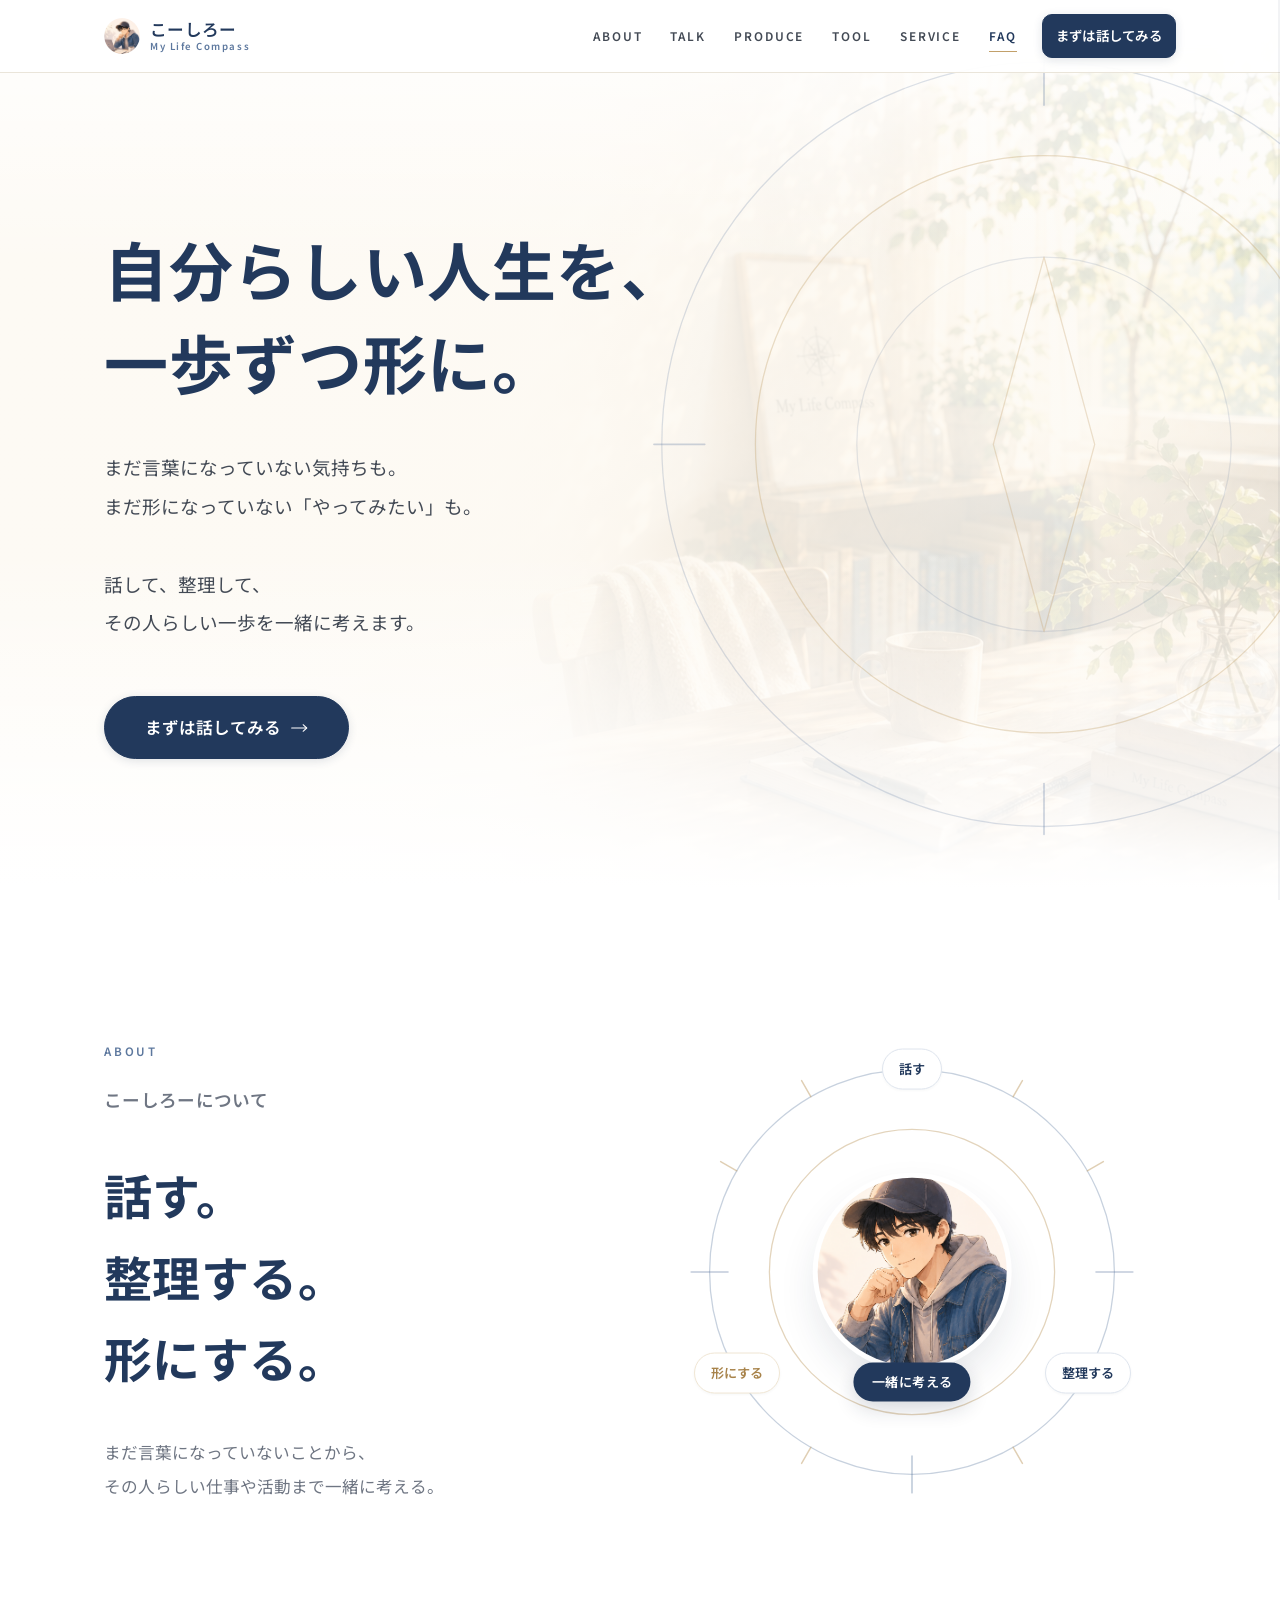
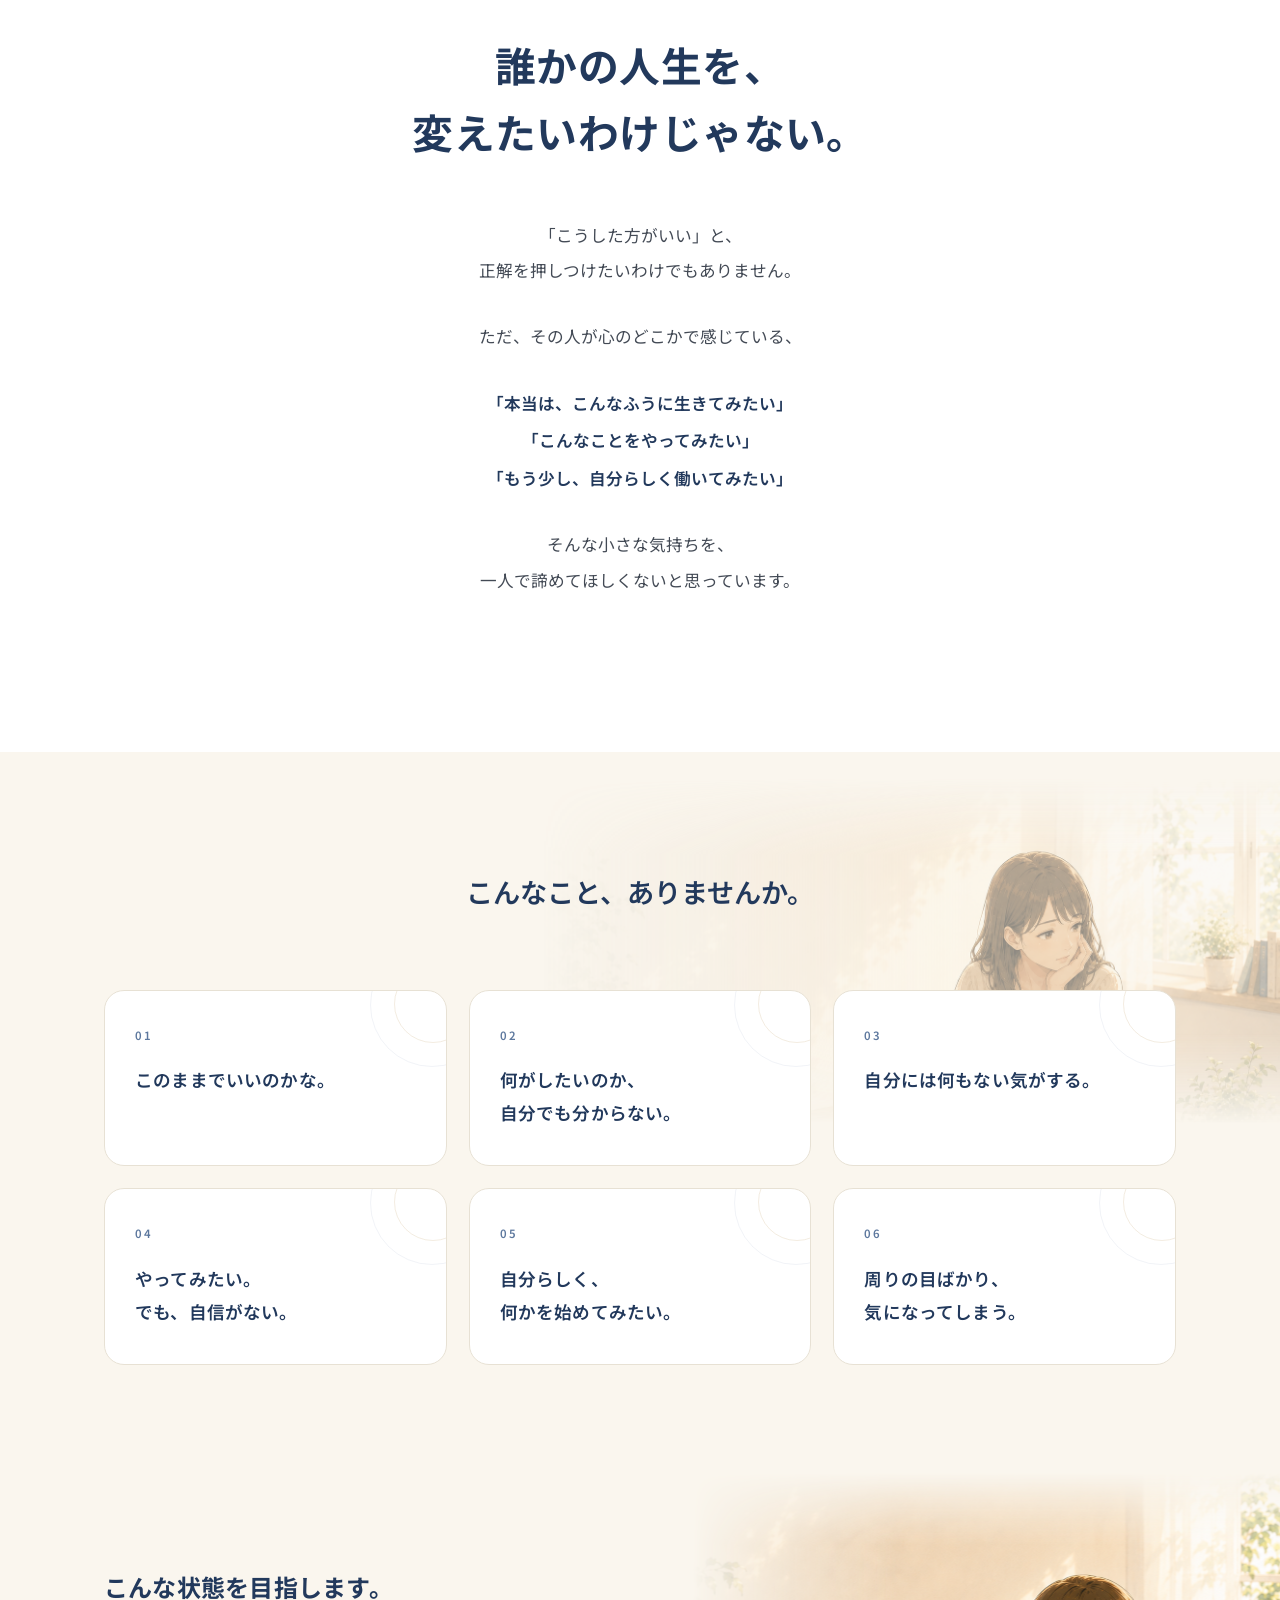
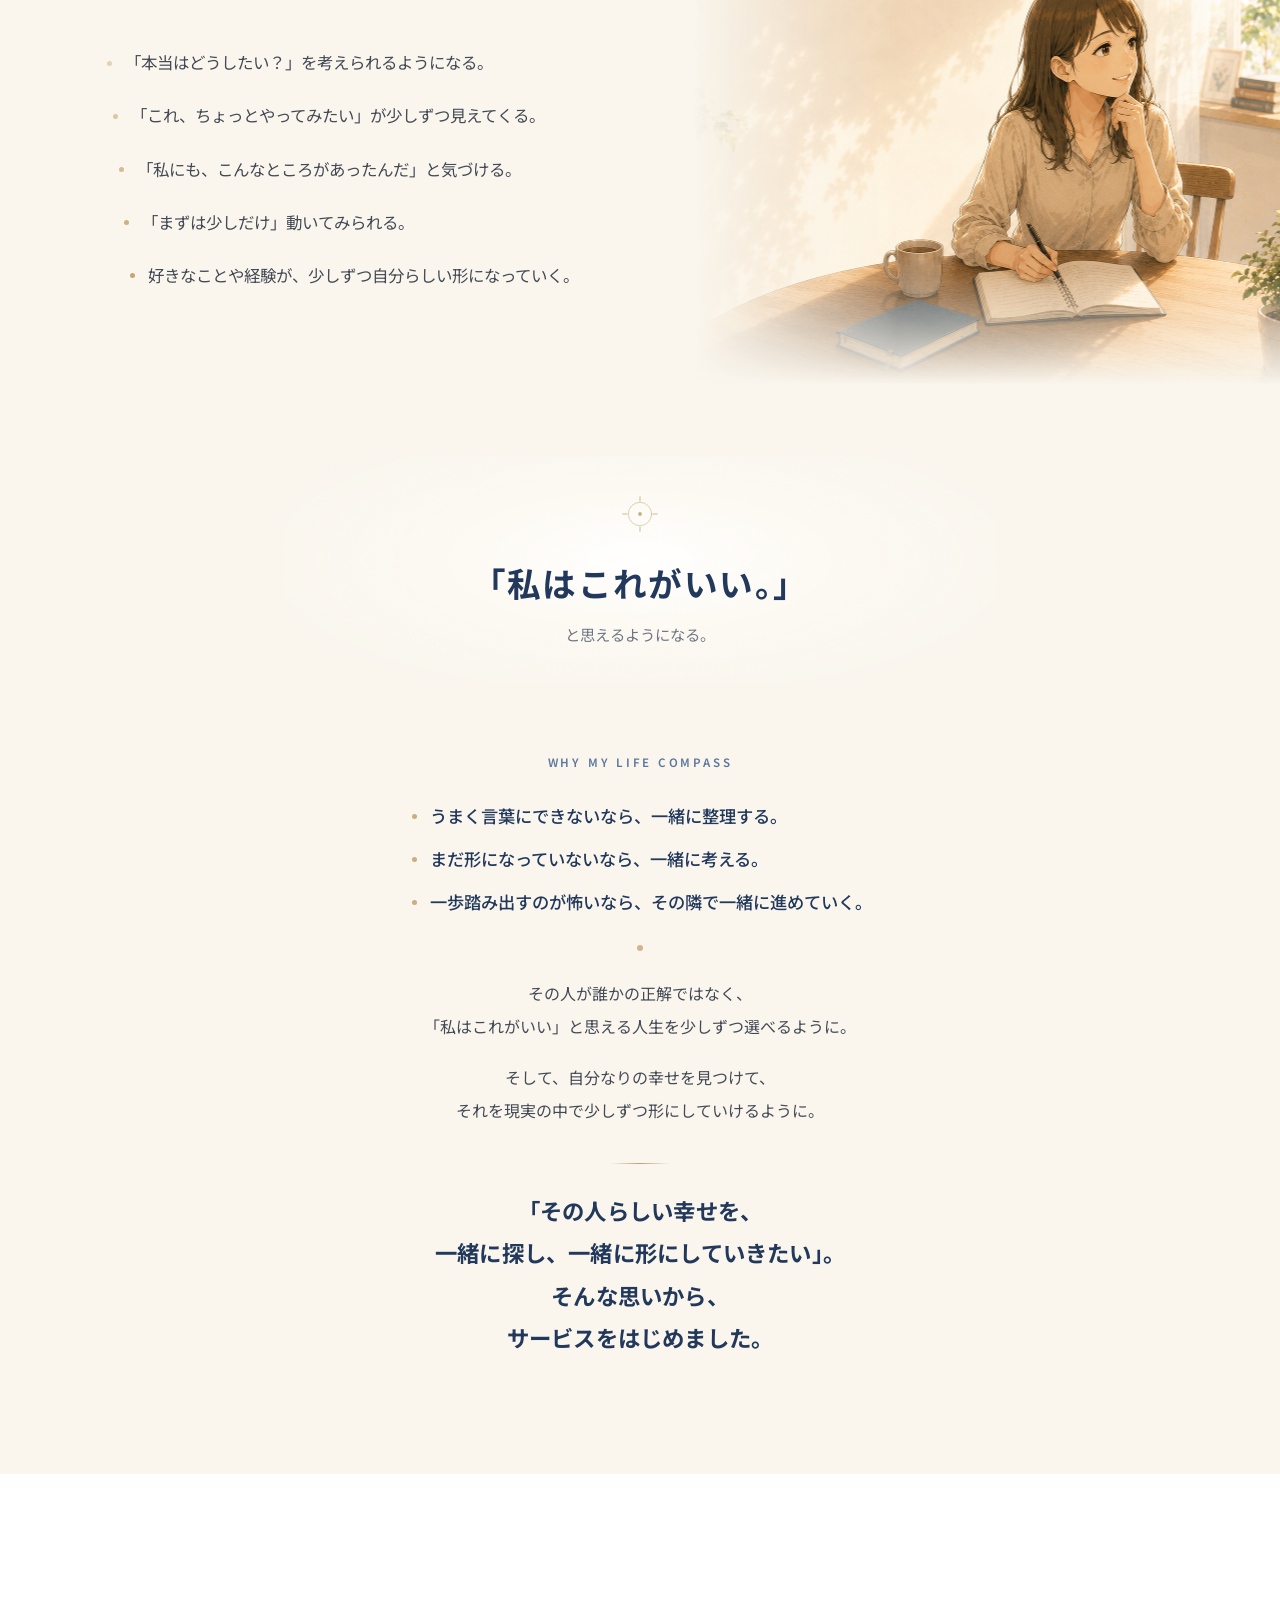
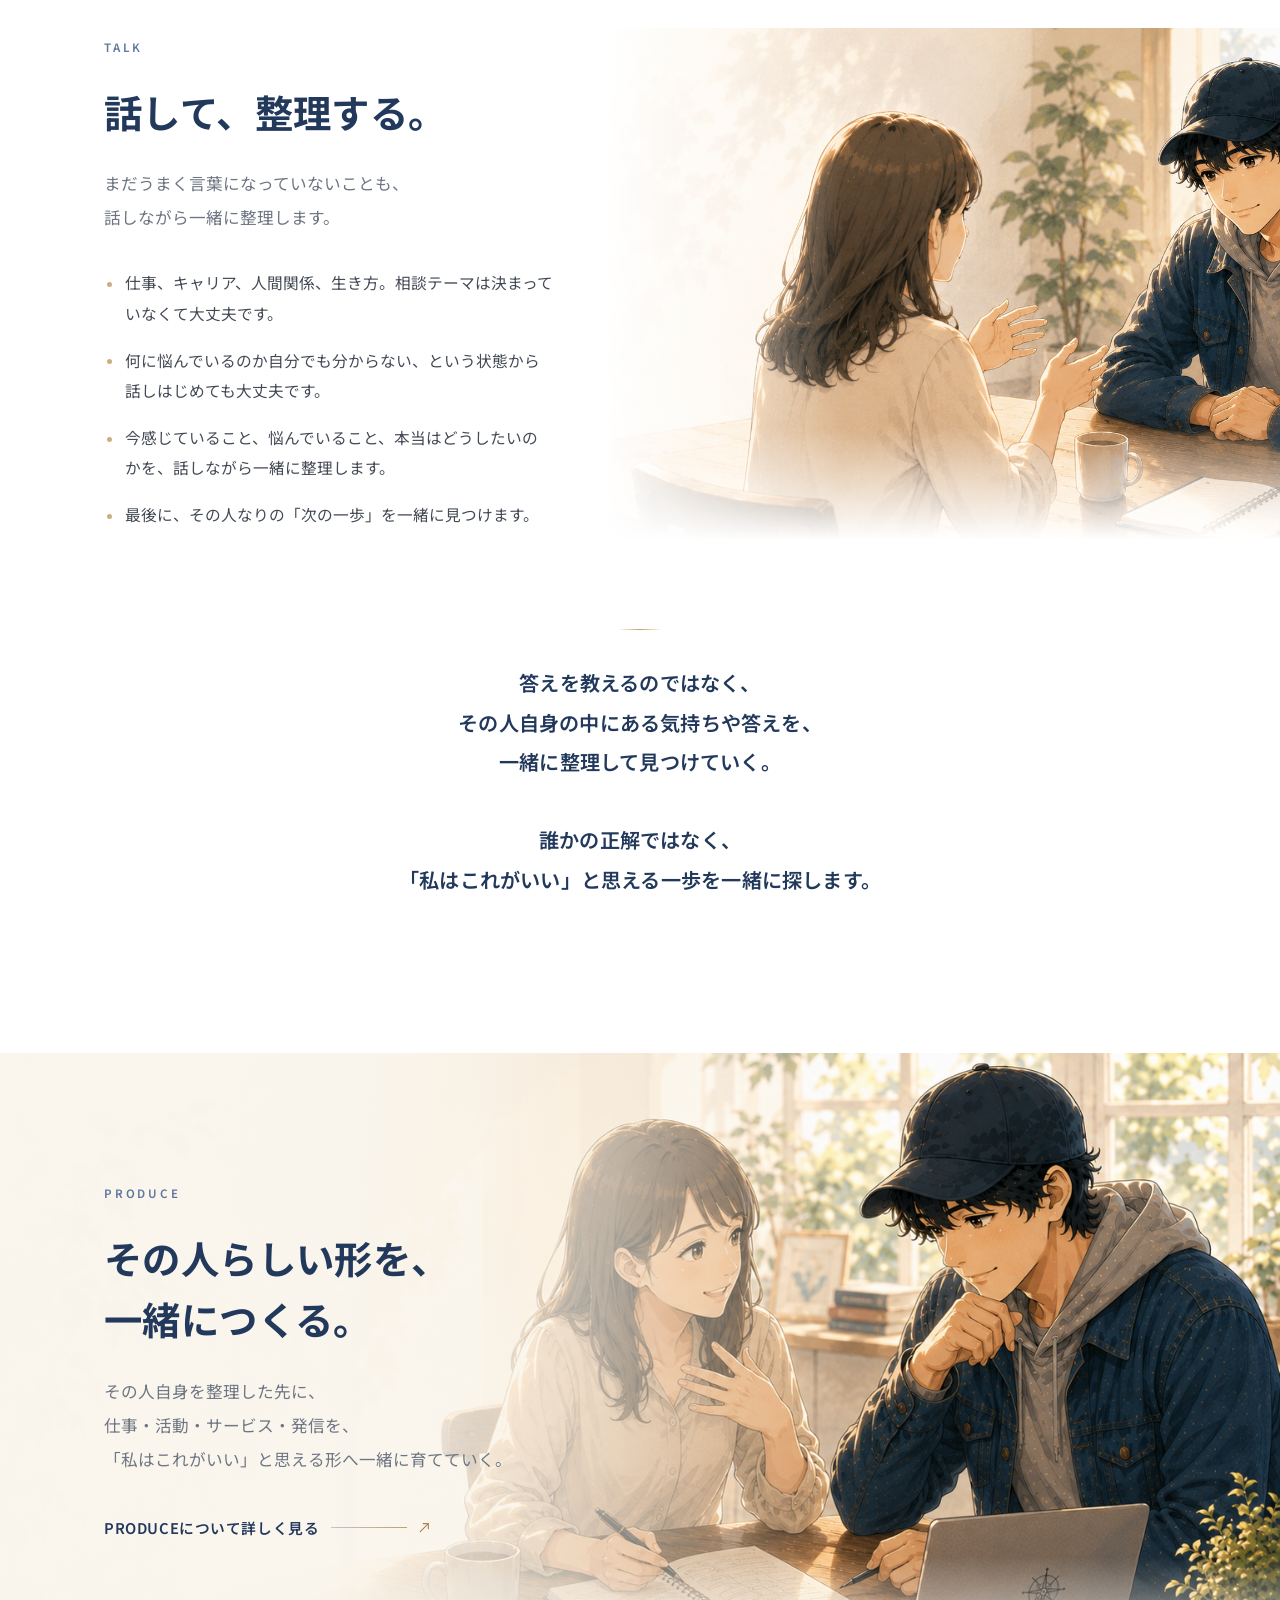
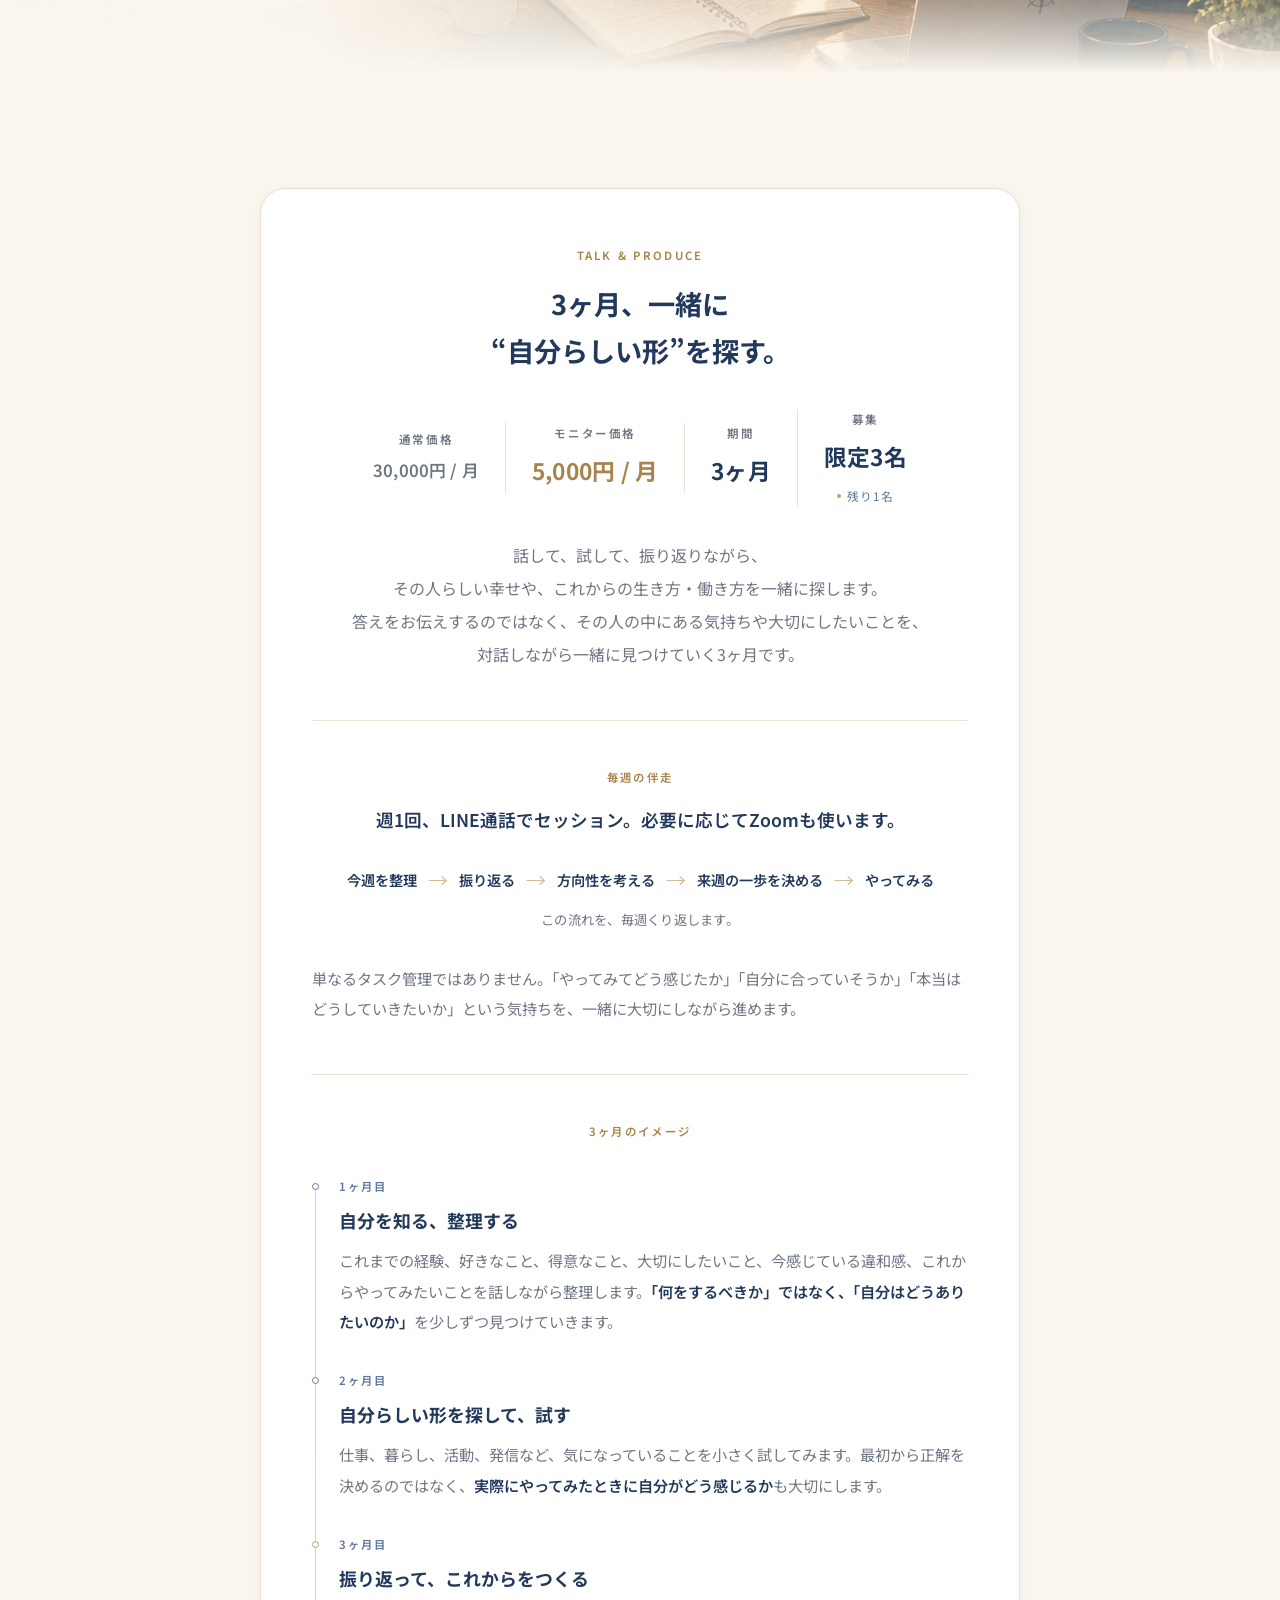
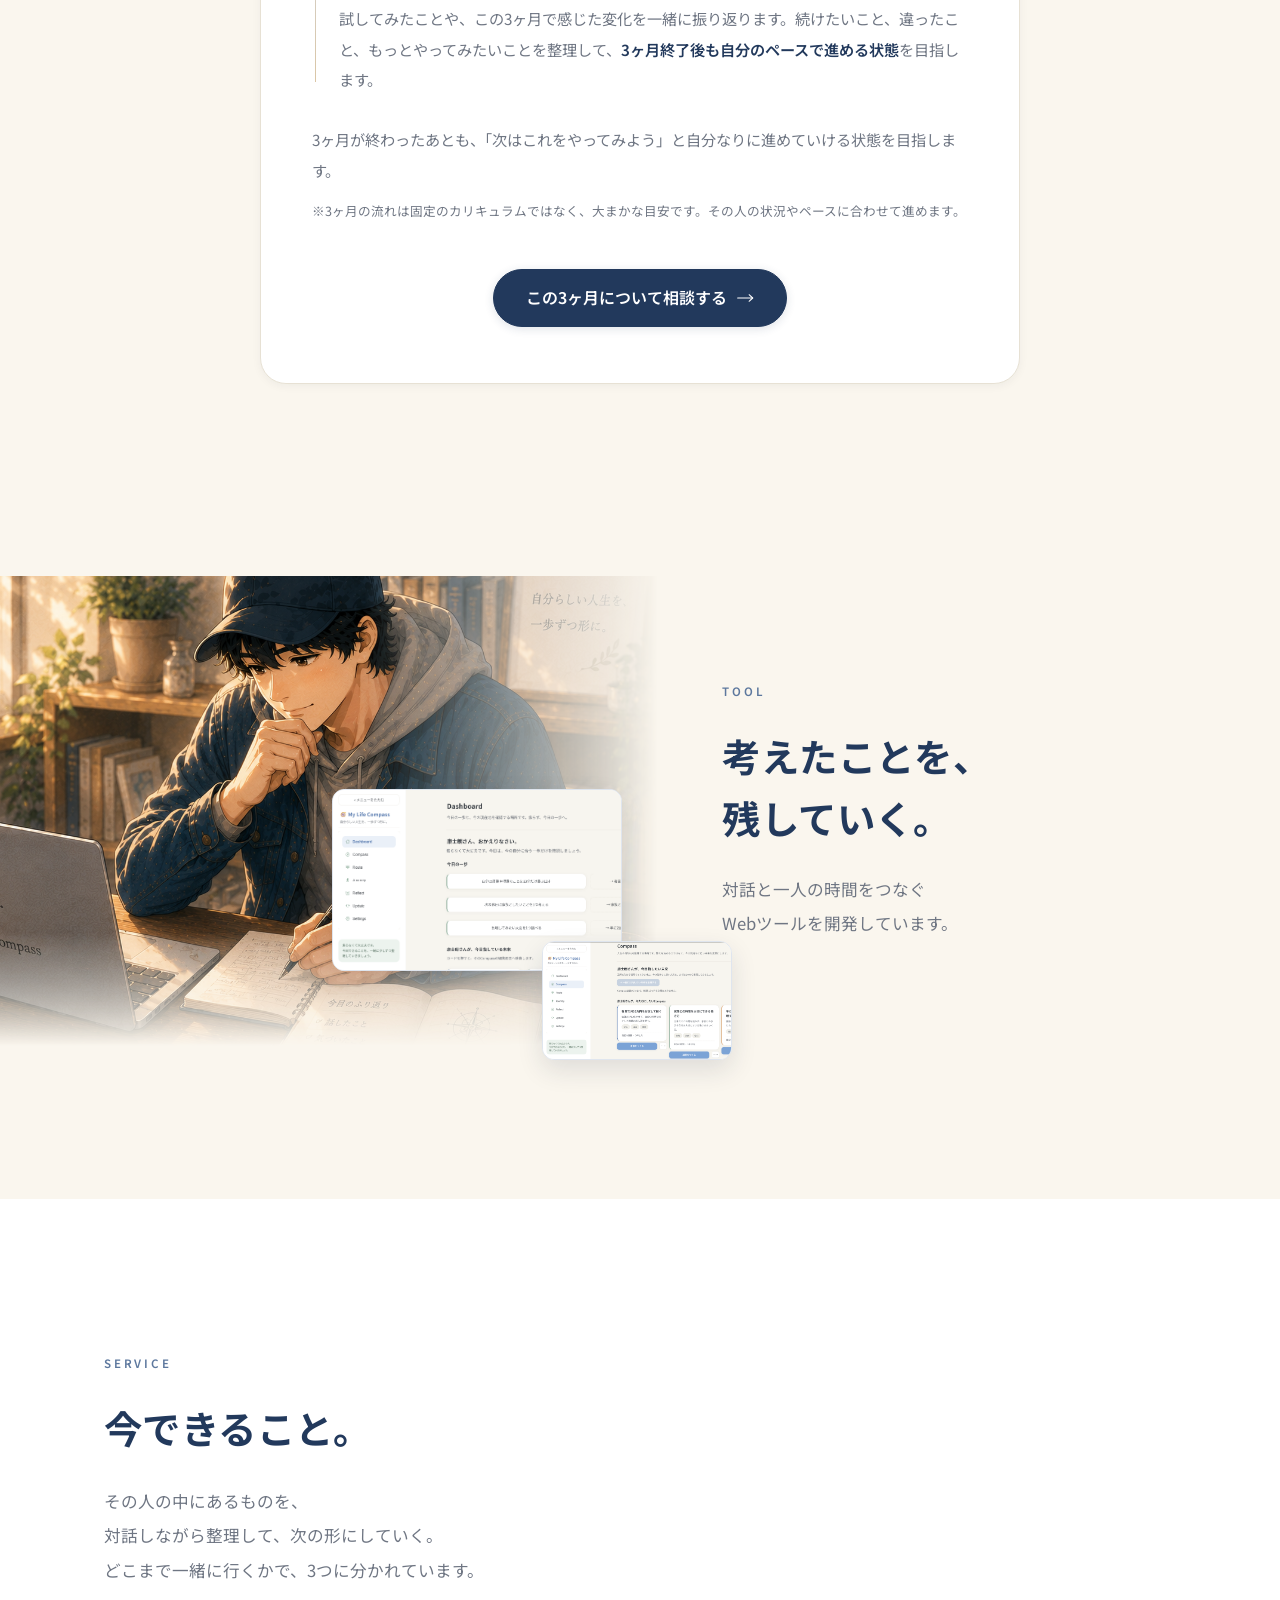
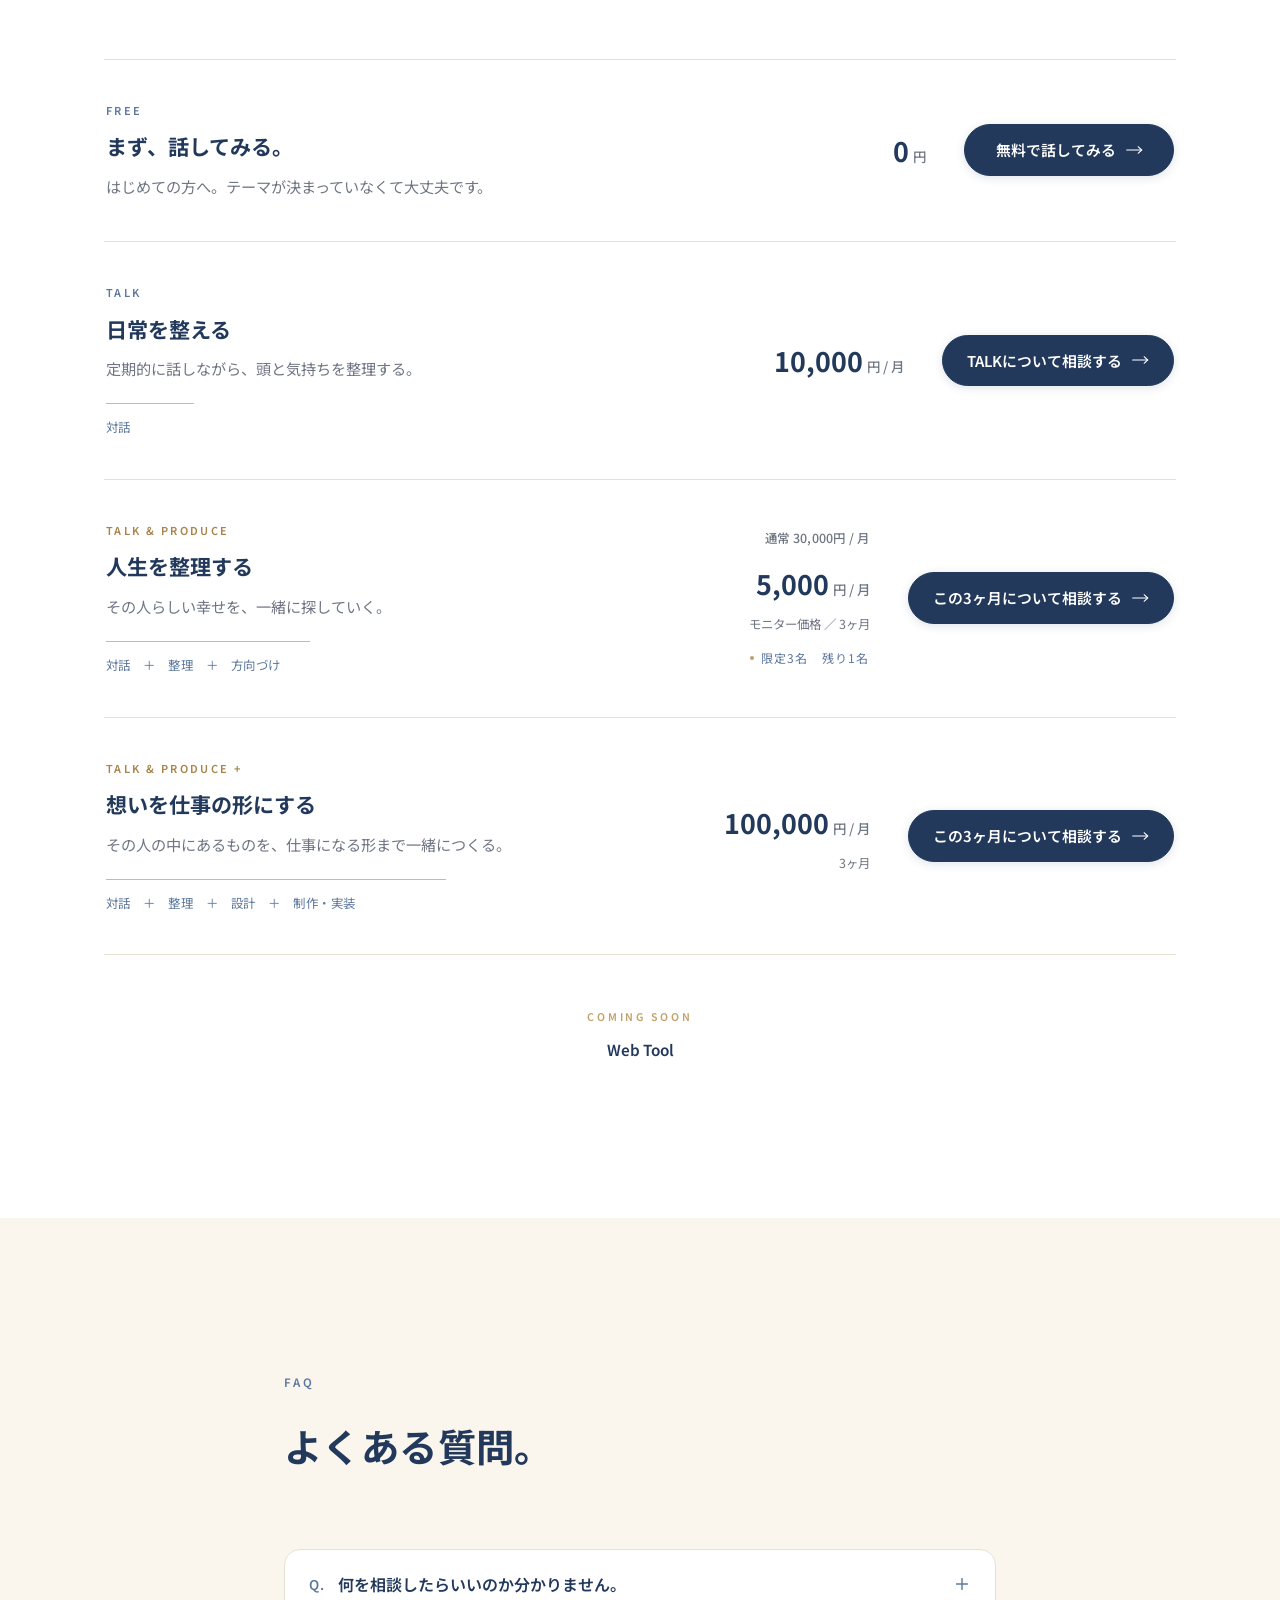
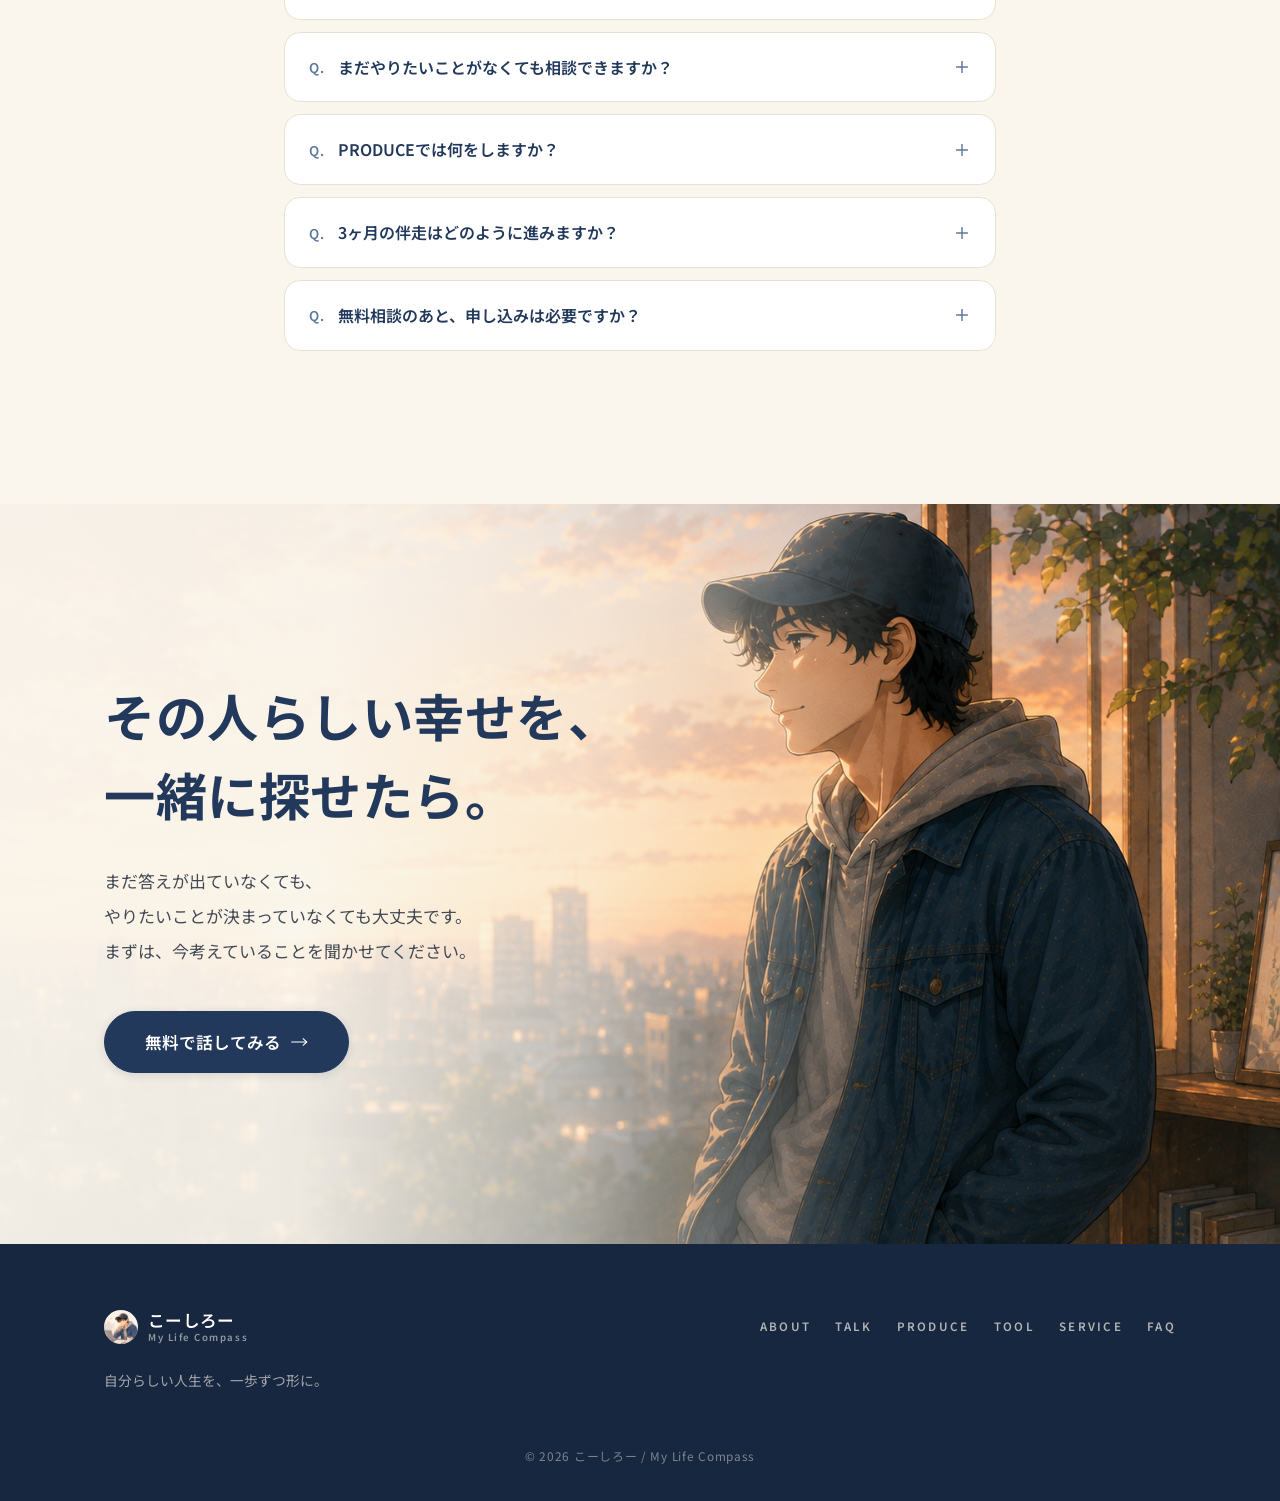
==== commit bad493f5: "Update service plans and pricing modify" ====
--- a/index.html
+++ b/index.html
@@ -497,8 +497,8 @@
           <li class="svc-row reveal">
             <div class="svc-main">
               <p class="svc-cat">TALK</p>
-              <h3 class="svc-name">整える。</h3>
-              <p class="svc-note">頭の中にあることを、定期的に話しながら整理する。</p>
+              <h3 class="svc-name">日常を整える</h3>
+              <p class="svc-note">定期的に話しながら、頭と気持ちを整理する。</p>
               <p class="svc-scope is-s1">対話</p>
             </div>
             <p class="svc-price">
@@ -510,8 +510,8 @@
           <li class="svc-row reveal">
             <div class="svc-main">
               <p class="svc-cat is-produce">TALK &amp; PRODUCE</p>
-              <h3 class="svc-name">見つける。</h3>
-              <p class="svc-note">自分らしい幸せや、これからの生き方・働き方を3ヶ月かけて一緒に探す。</p>
+              <h3 class="svc-name">人生を整理する</h3>
+              <p class="svc-note">その人らしい幸せを、一緒に探していく。</p>
               <p class="svc-scope is-s2">対話　＋　整理　＋　方向づけ</p>
             </div>
             <p class="svc-price">
@@ -526,7 +526,7 @@
           <li class="svc-row reveal">
             <div class="svc-main">
               <p class="svc-cat is-produce">TALK &amp; PRODUCE <span class="svc-plus">+</span></p>
-              <h3 class="svc-name">つくる。</h3>
+              <h3 class="svc-name">想いを仕事の形にする</h3>
               <p class="svc-note">その人の中にあるものを、仕事になる形まで一緒につくる。</p>
               <p class="svc-scope is-s3">対話　＋　整理　＋　設計　＋　制作・実装</p>
             </div>
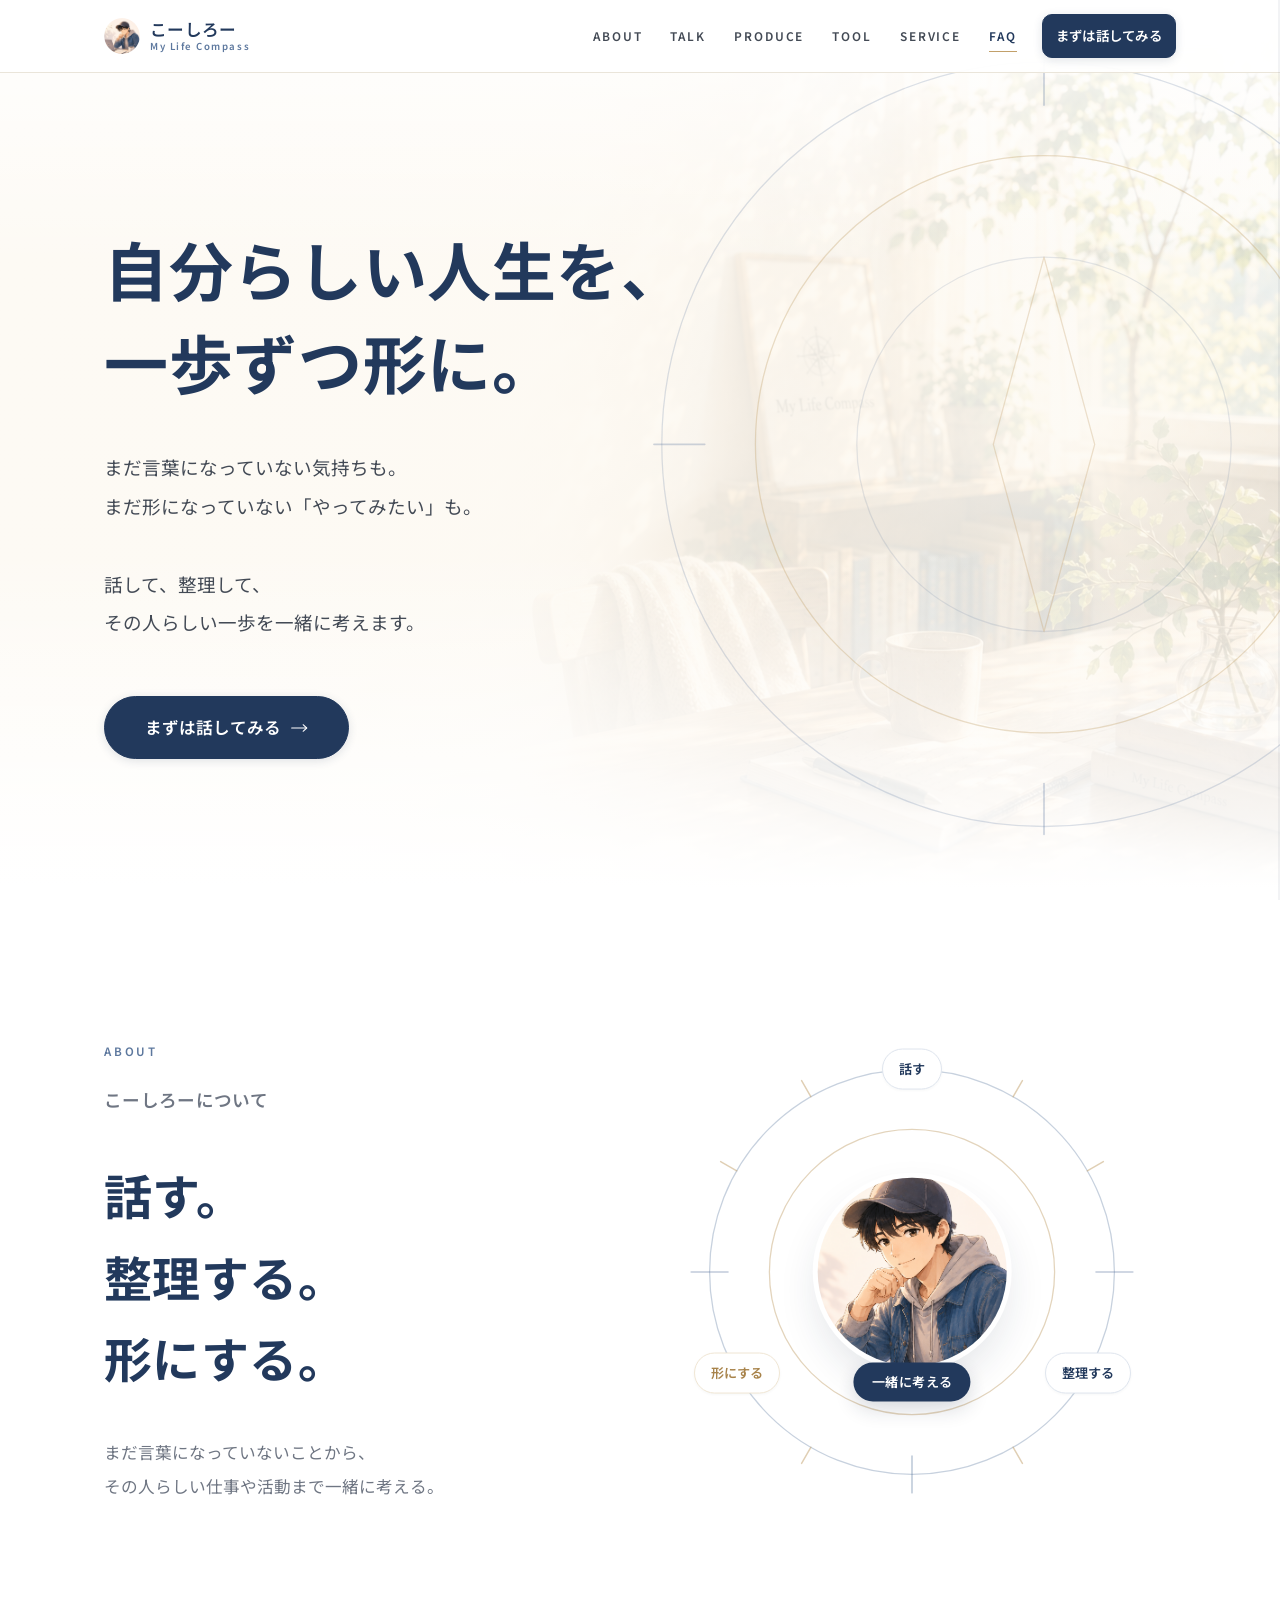
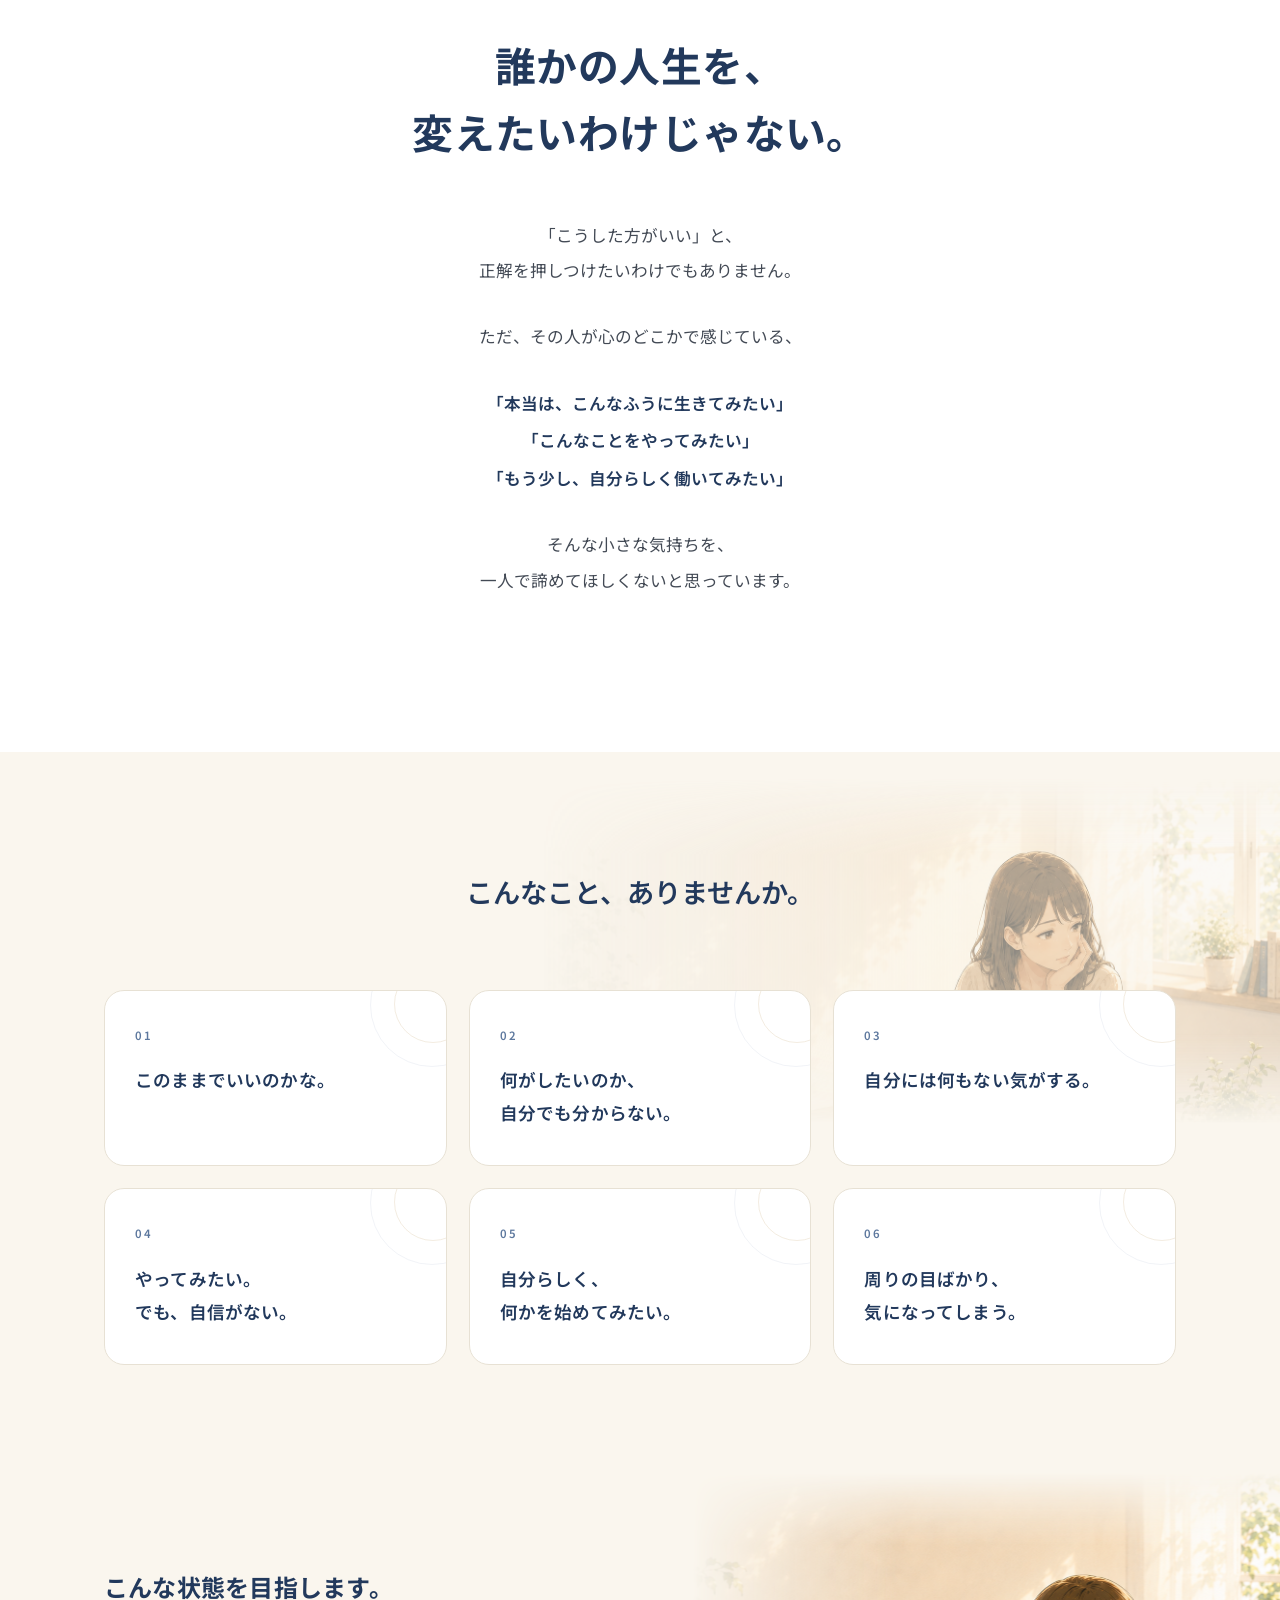
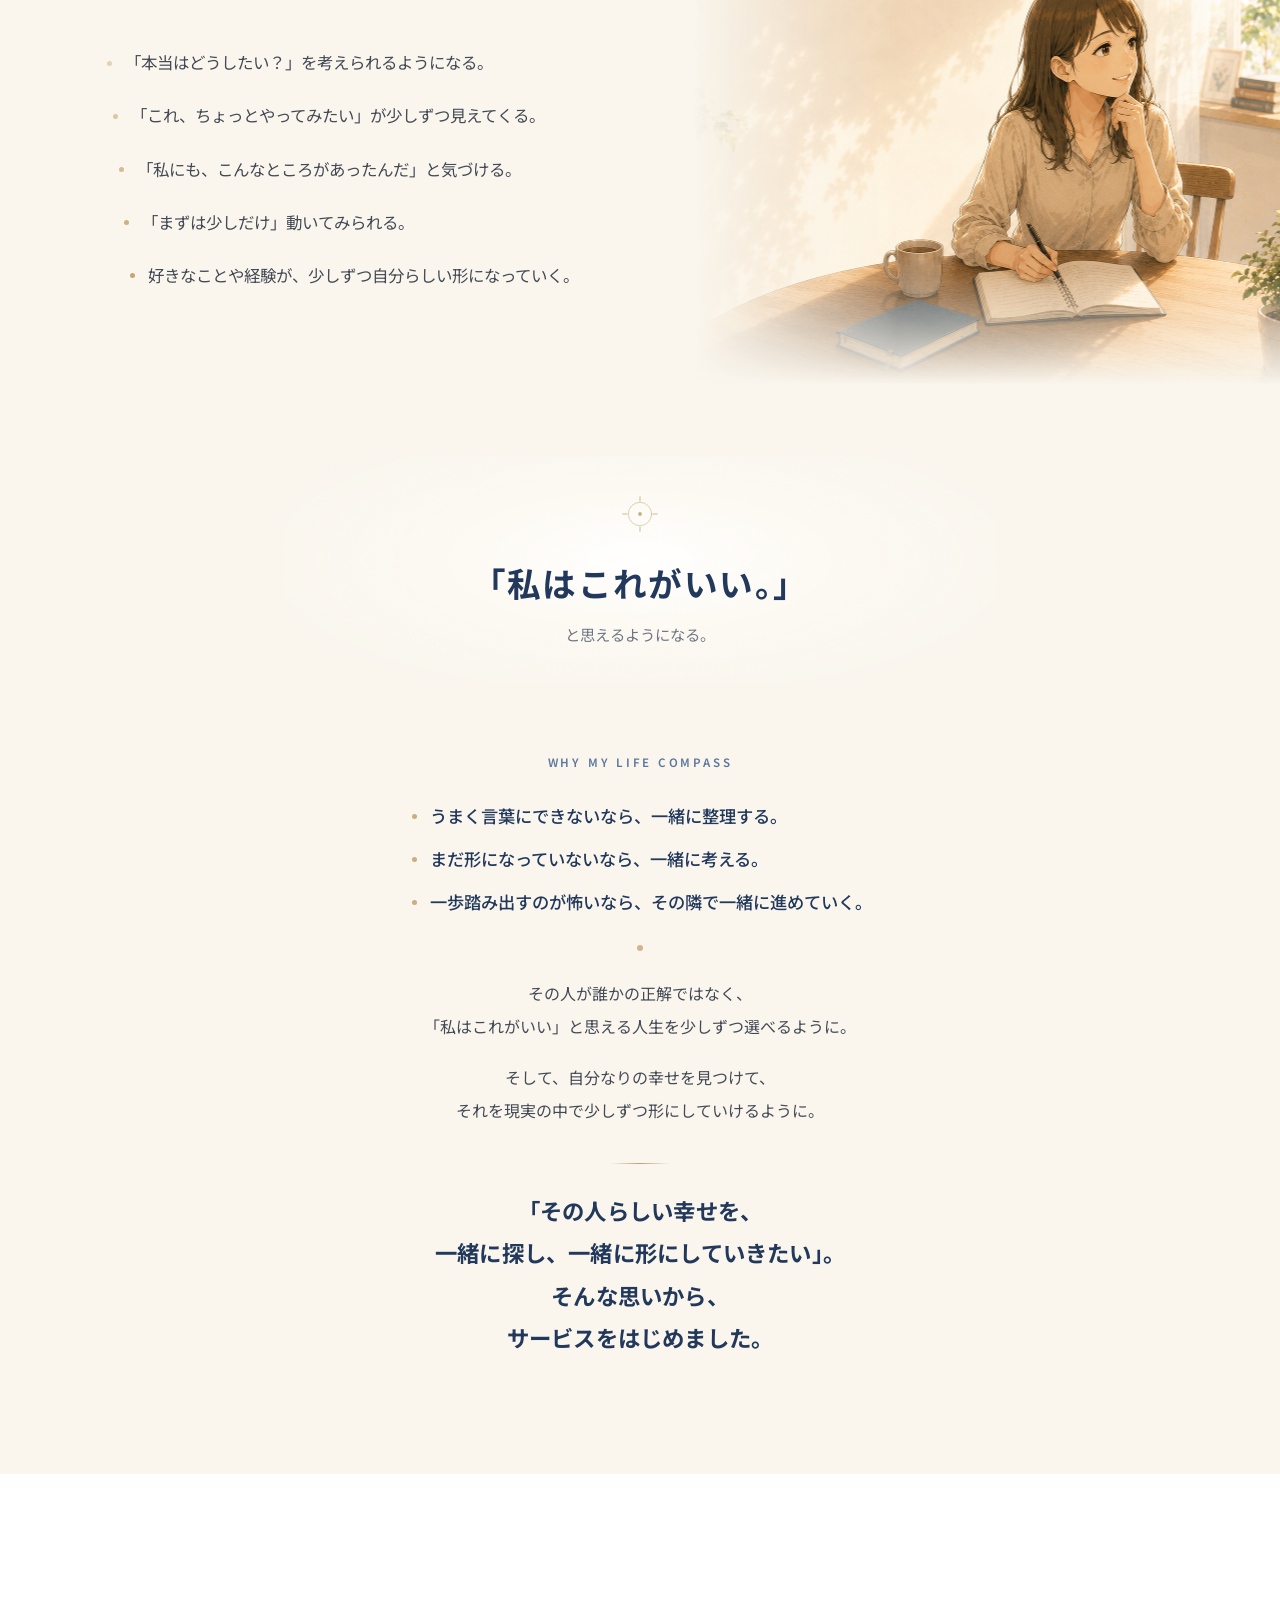
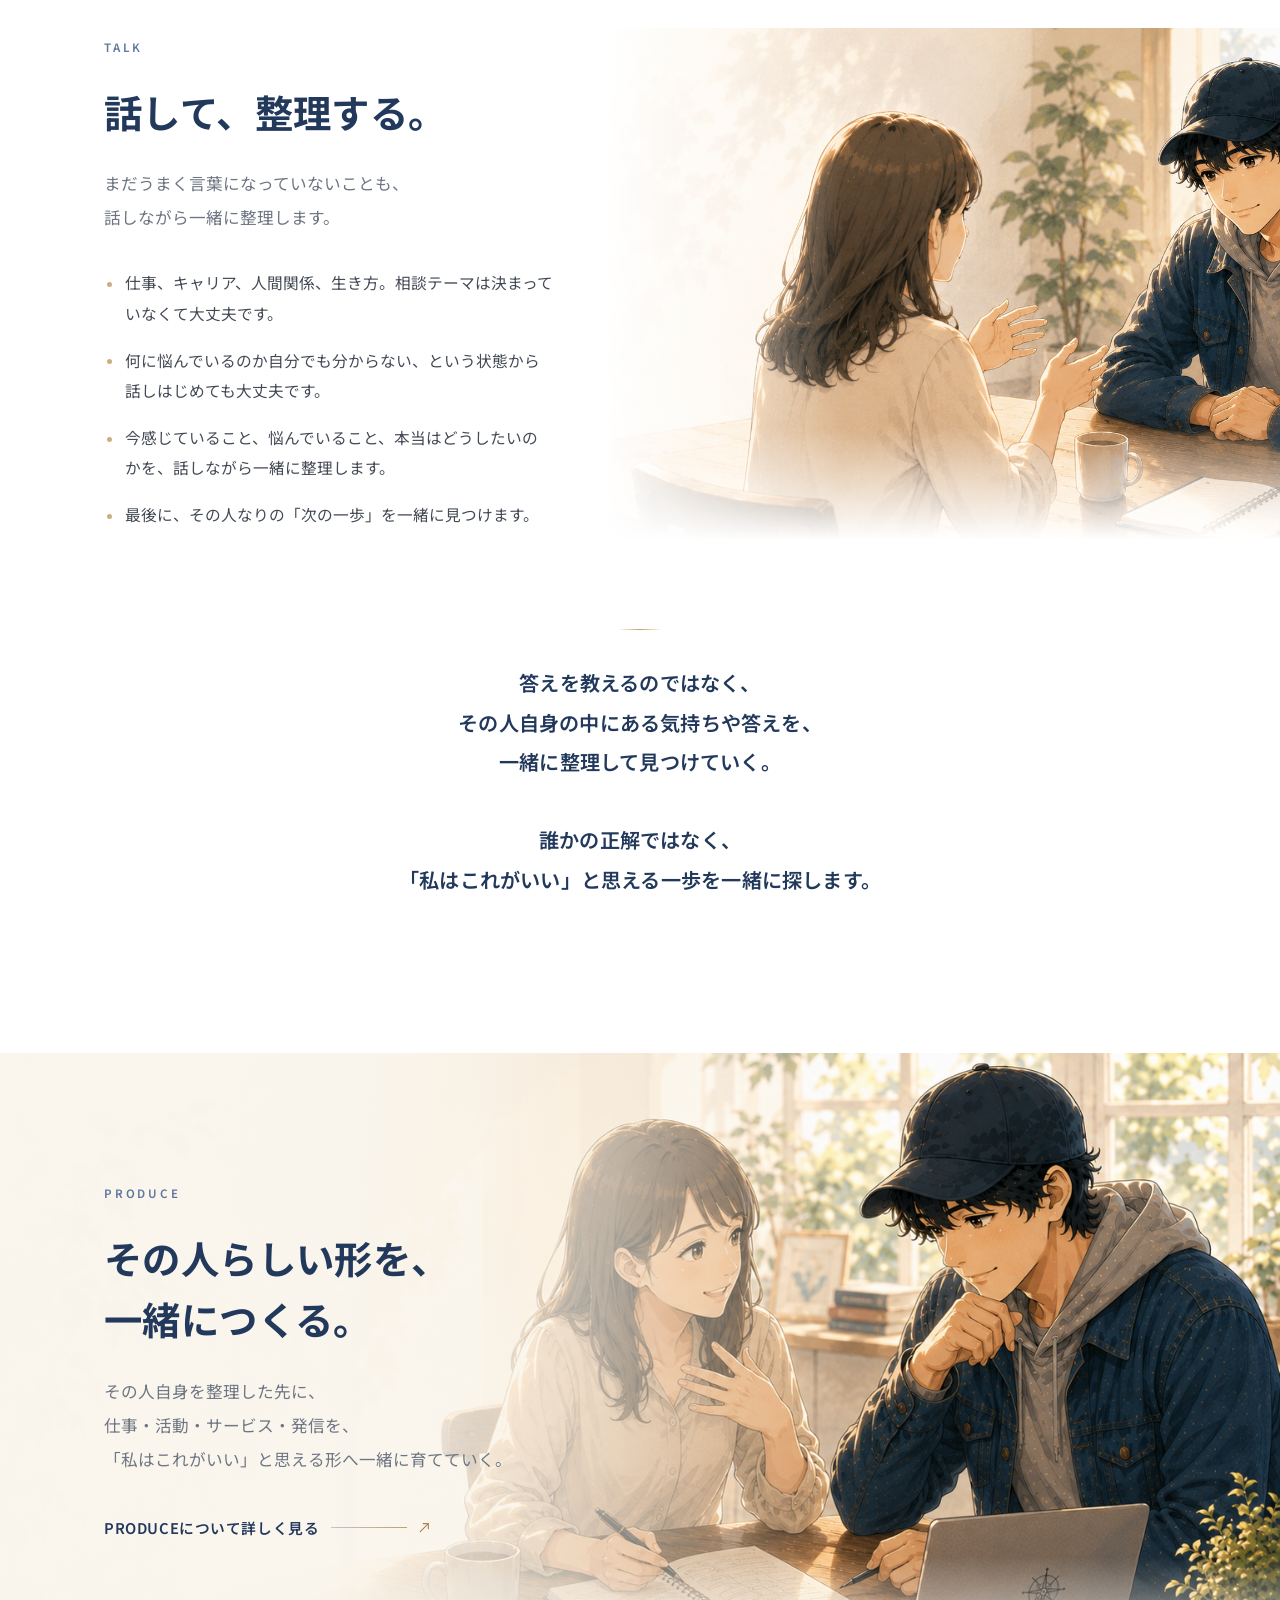
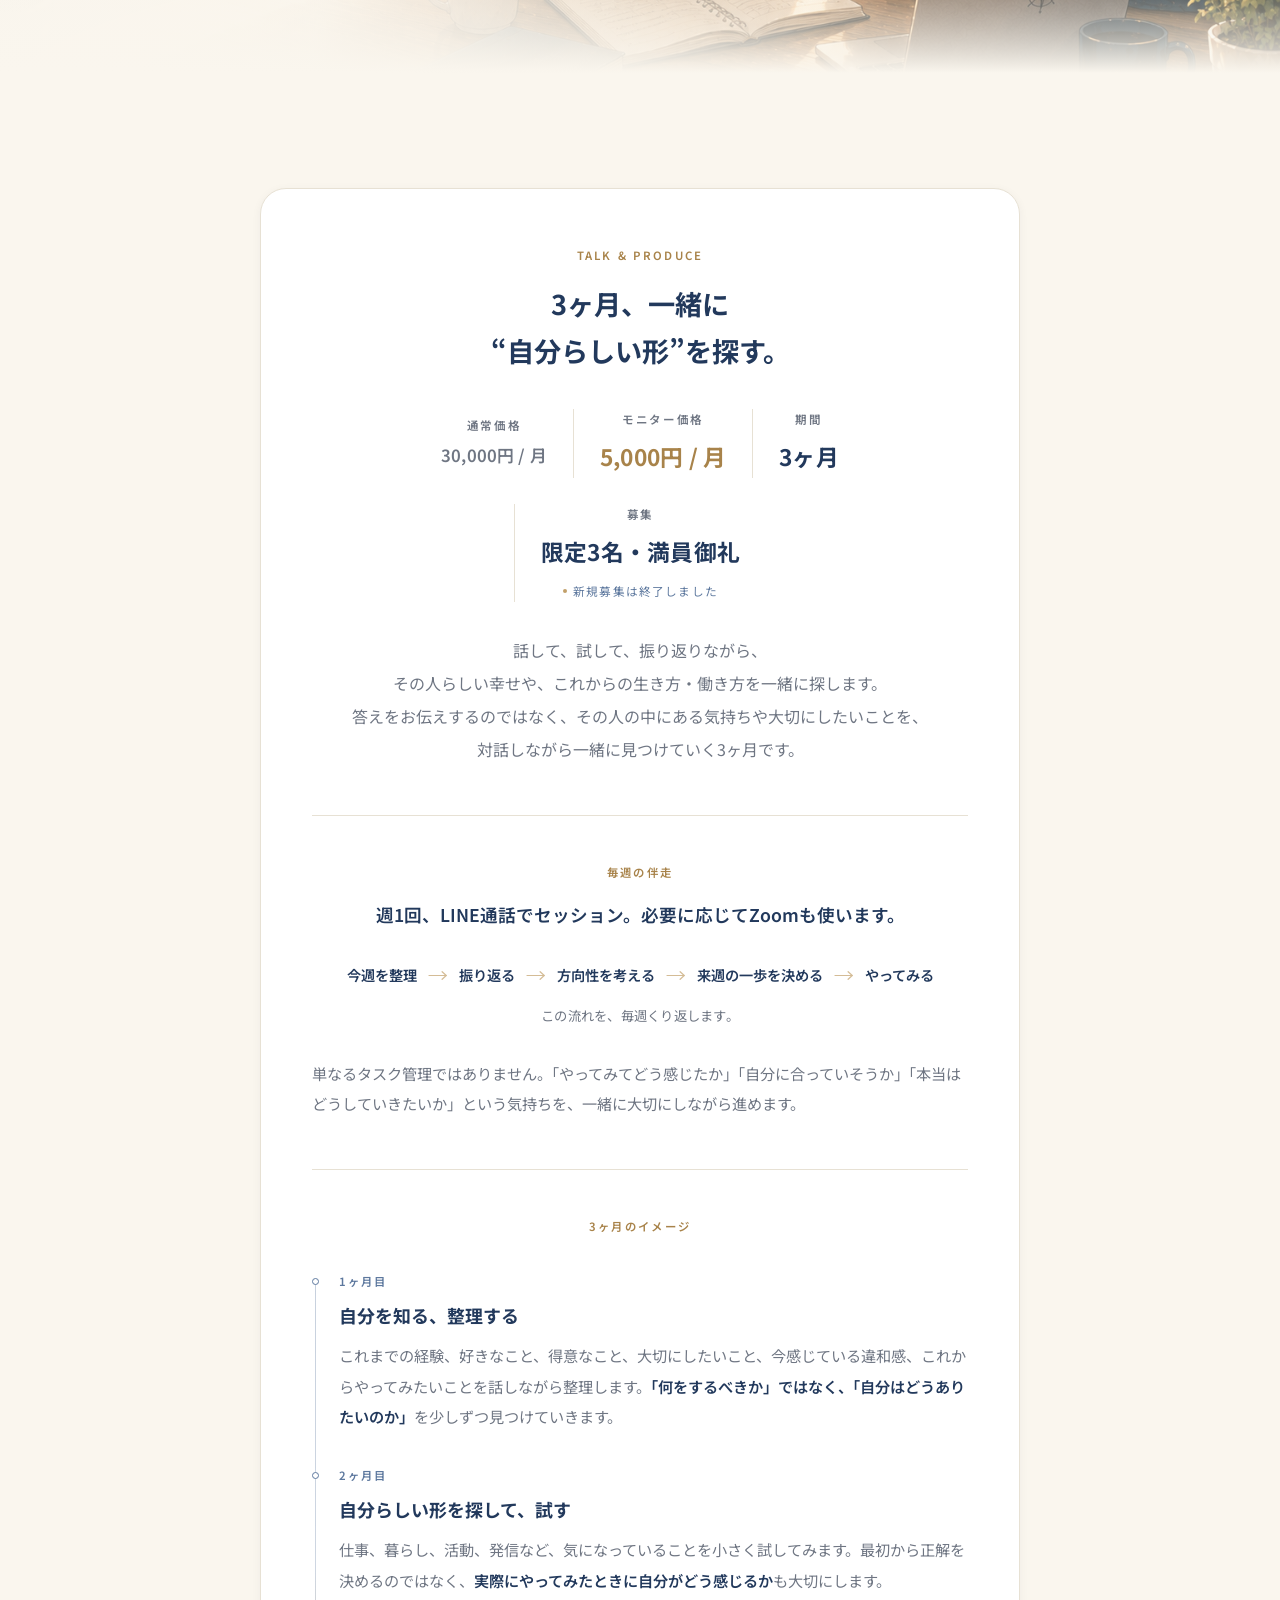
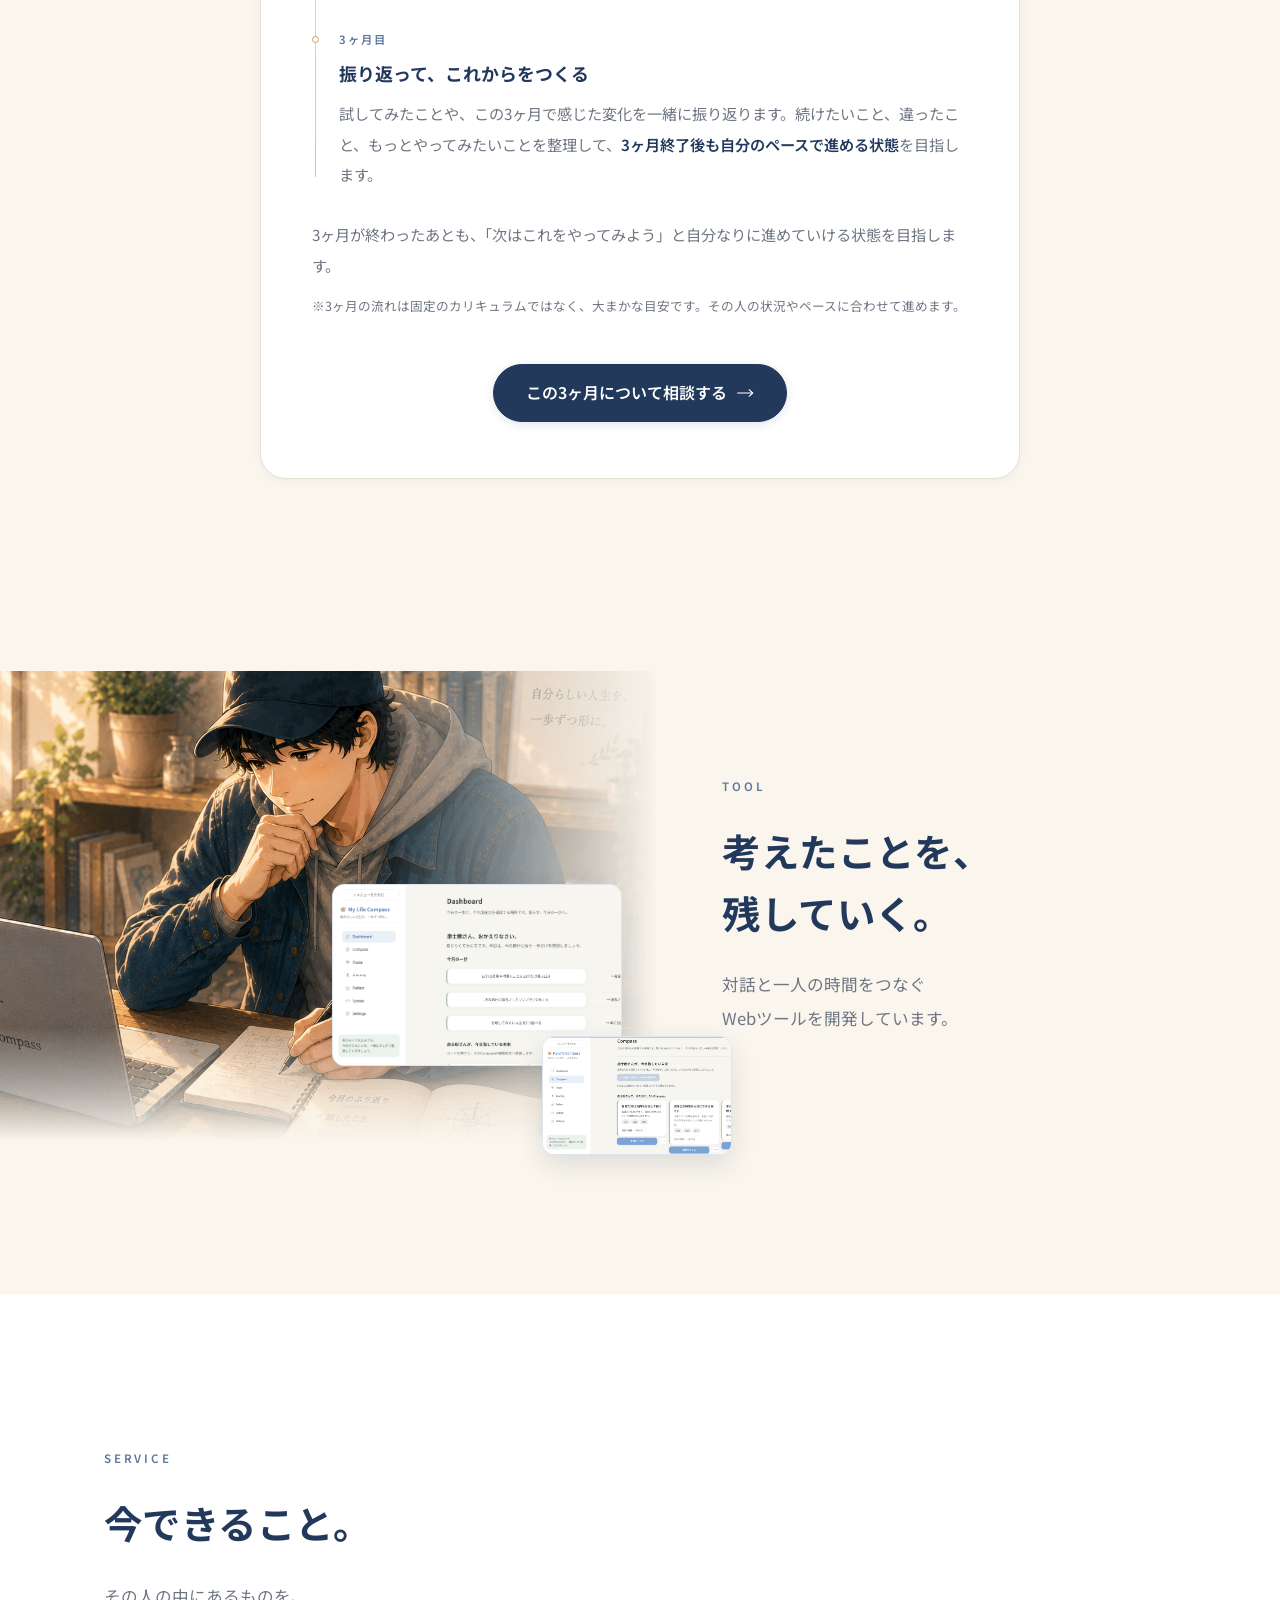
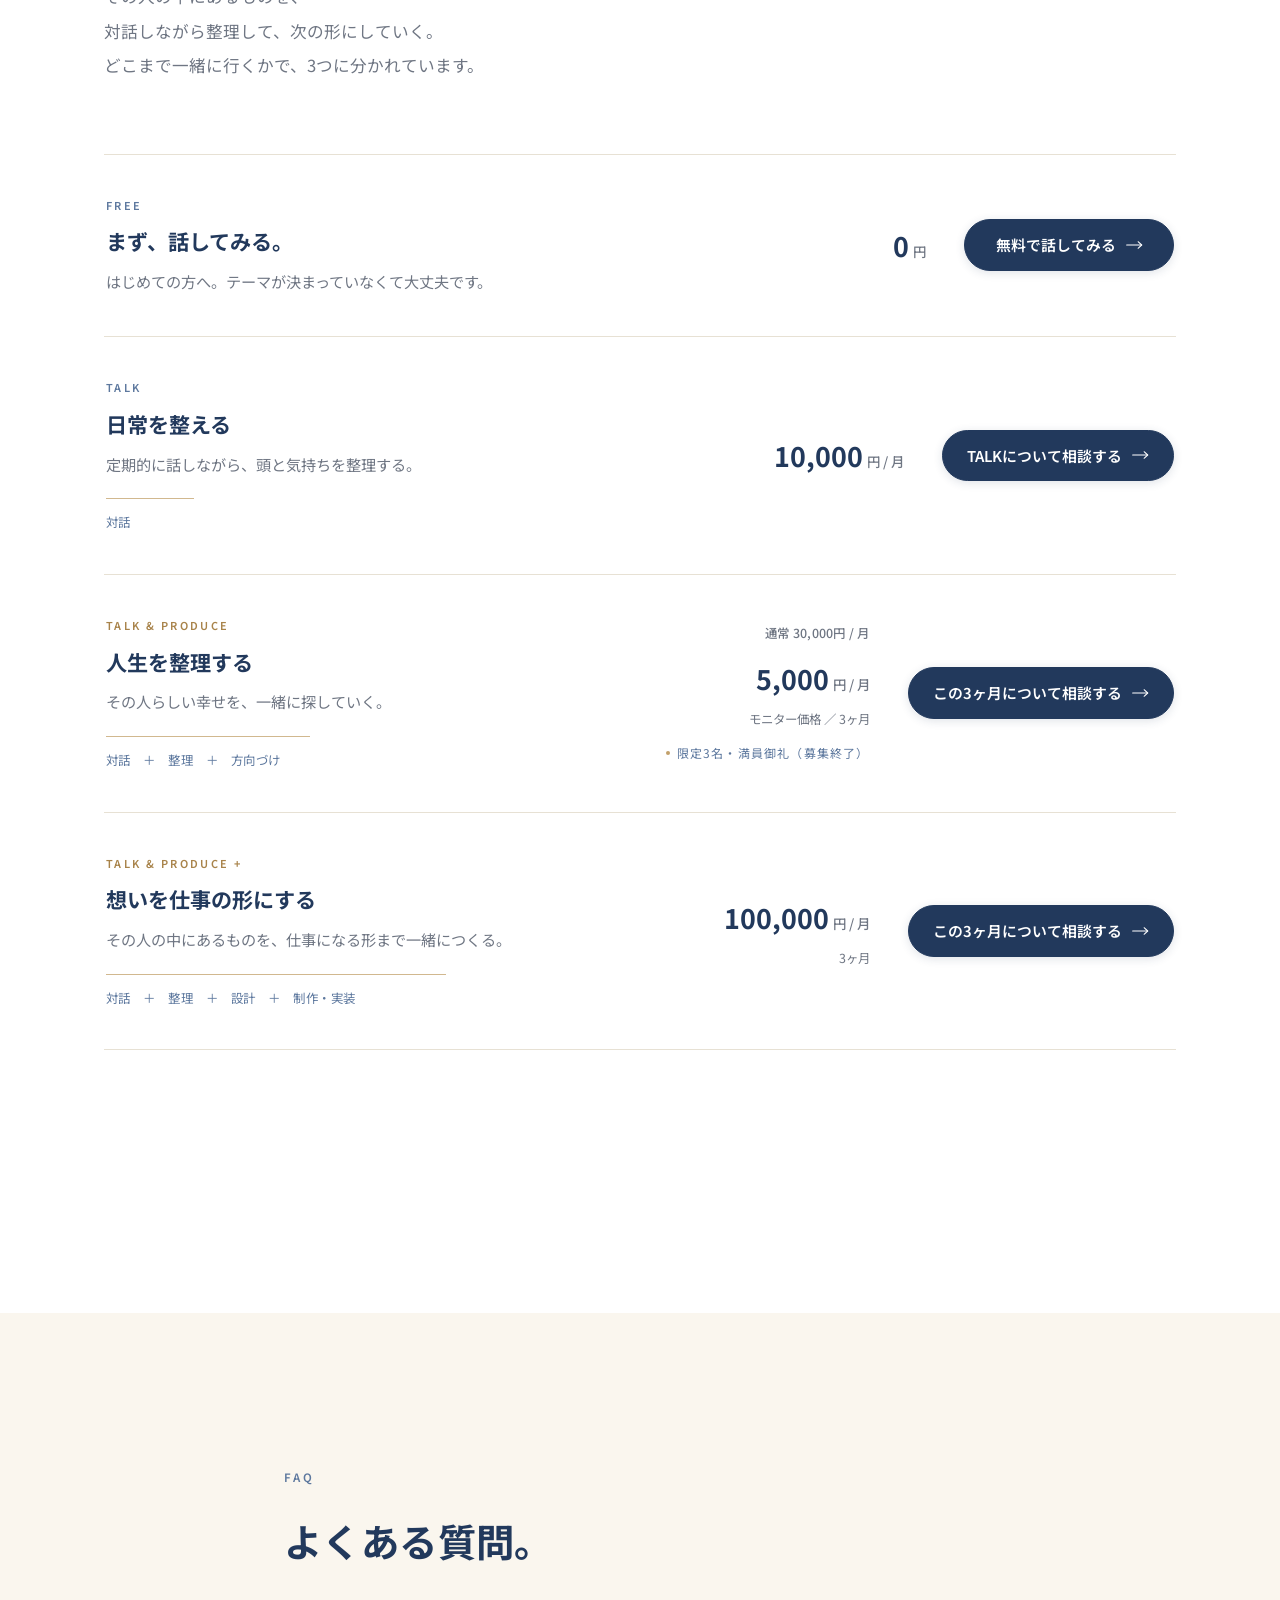
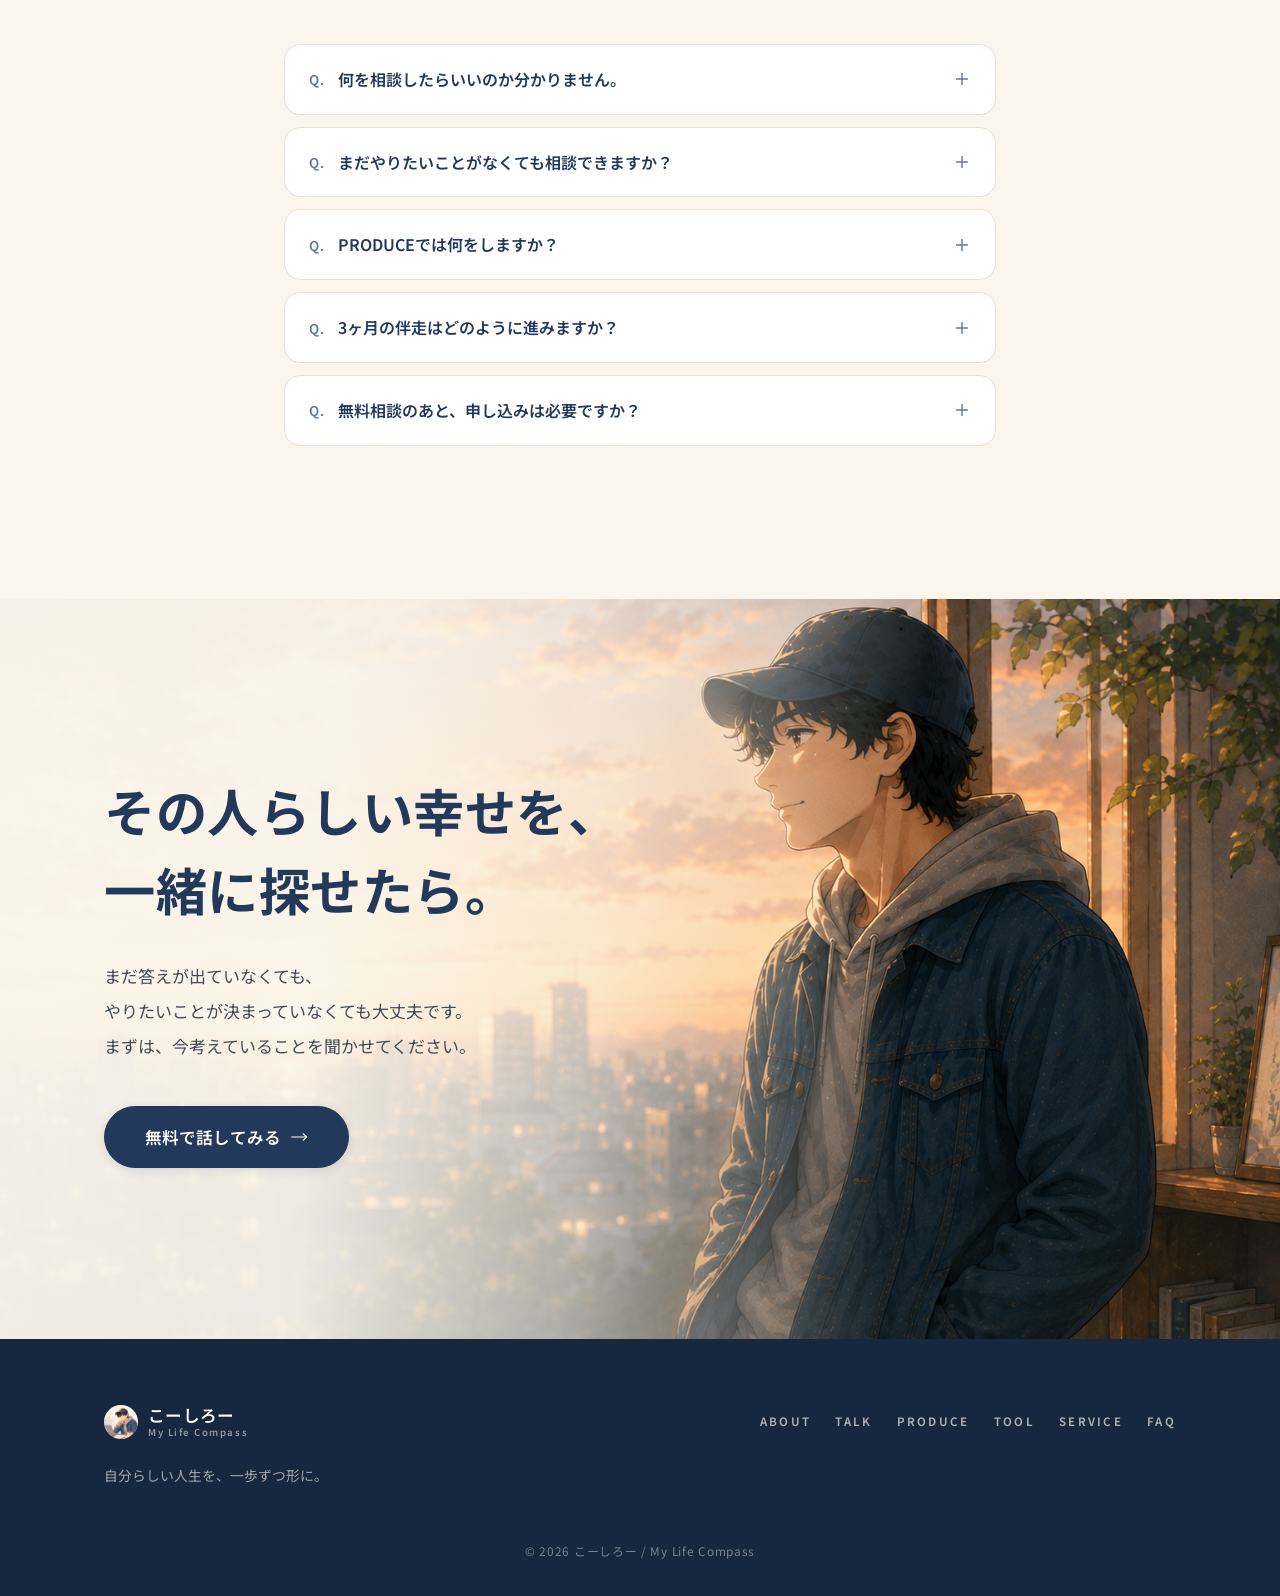
==== commit f847fb52: "モニター募集の満員御礼表示に変更 Co-Authored-By: Claude Opus 5.5 <noreply@anthropic.com>" ====
--- a/index.html
+++ b/index.html
@@ -371,7 +371,7 @@
             <span class="pfact is-was"><em>通常価格</em><b>30,000円 / 月</b></span>
             <span class="pfact is-now"><em>モニター価格</em><b>5,000円 / 月</b></span>
             <span class="pfact"><em>期間</em><b>3ヶ月</b></span>
-            <span class="pfact"><em>募集</em><b>限定3名</b><small>残り1名</small></span>
+            <span class="pfact"><em>募集</em><b>限定3名・満員御礼</b><small>新規募集は終了しました</small></span>
           </div>
 
           <p class="program-note">
@@ -518,7 +518,7 @@
               <span class="was">通常 30,000円 / 月</span>
               <span class="num">5,000</span><span class="unit">円 / 月</span>
               <span class="term">モニター価格 ／ 3ヶ月</span>
-              <span class="seats">限定3名　残り1名</span>
+              <span class="seats">限定3名・満員御礼（募集終了）</span>
             </p>
             <p class="svc-act"><a href="#cta" data-line-cta class="btn btn-primary btn-arrow">この3ヶ月について相談する</a></p>
           </li>
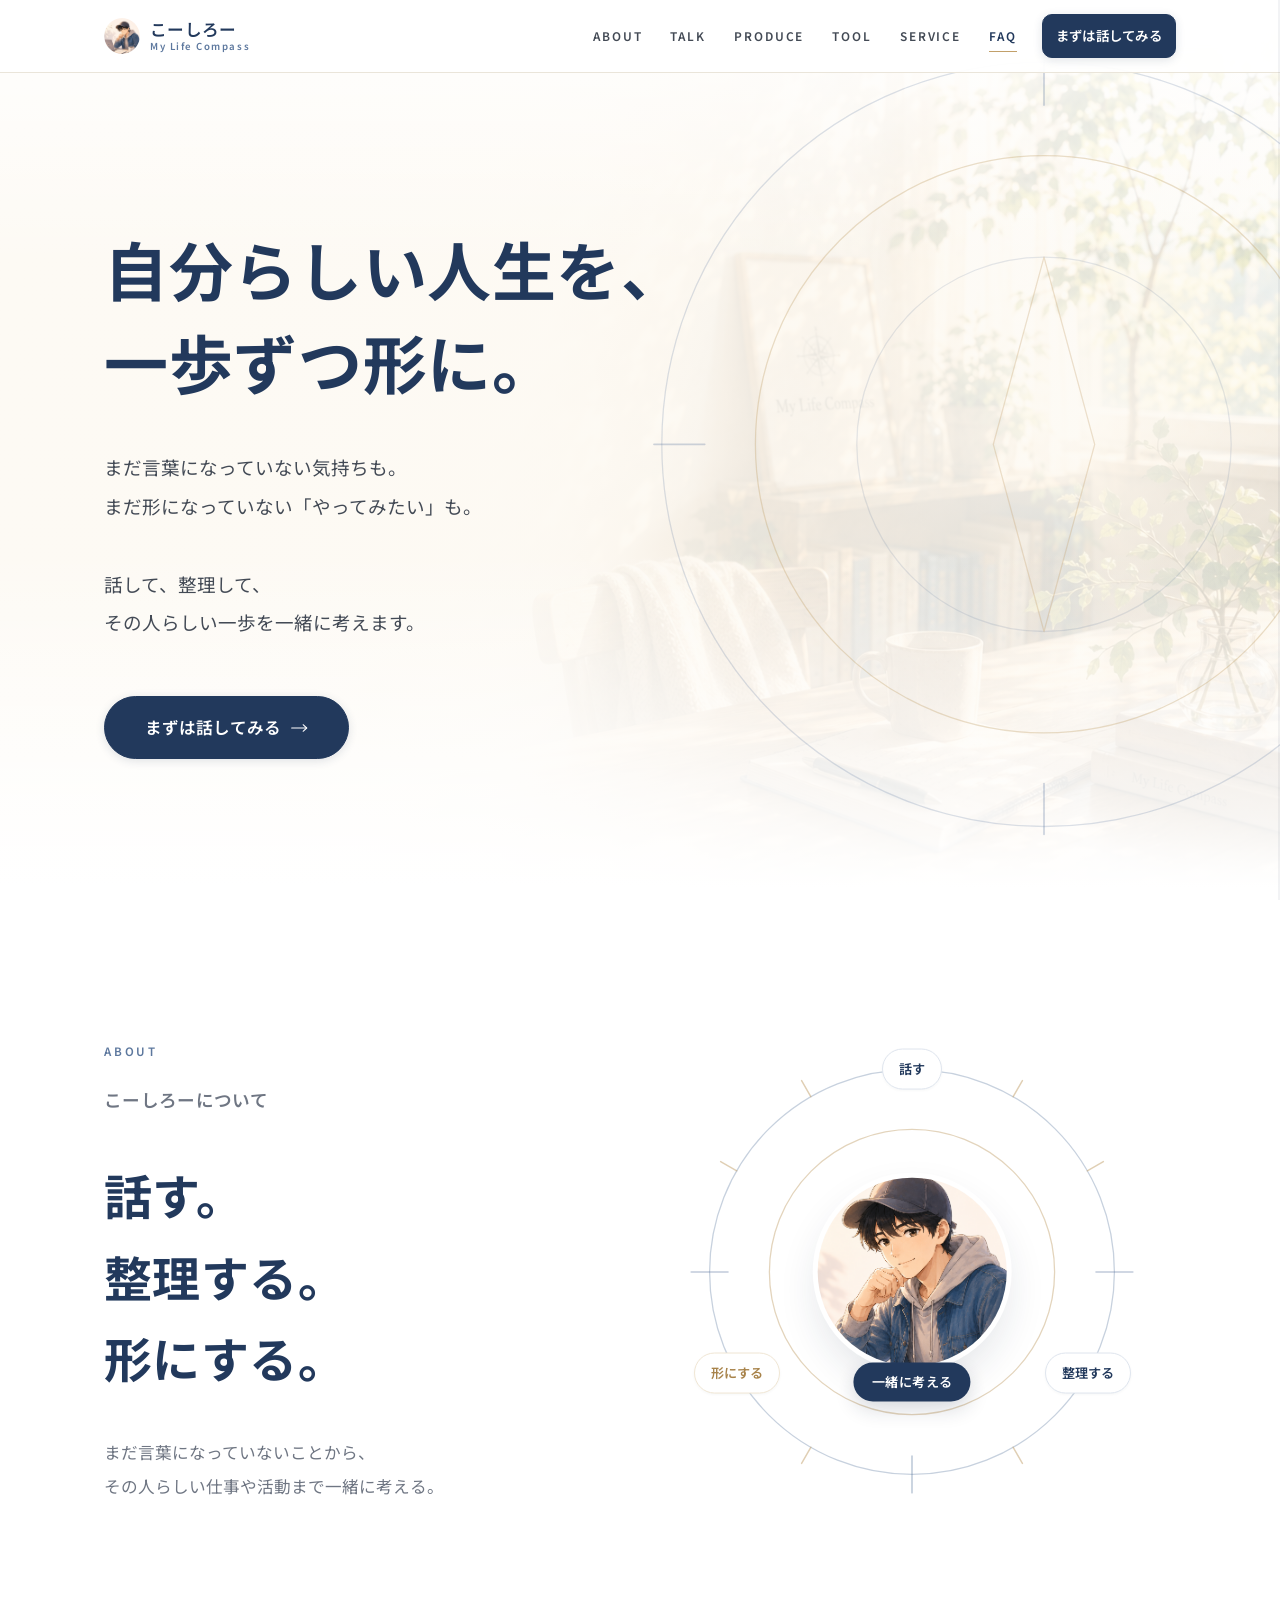
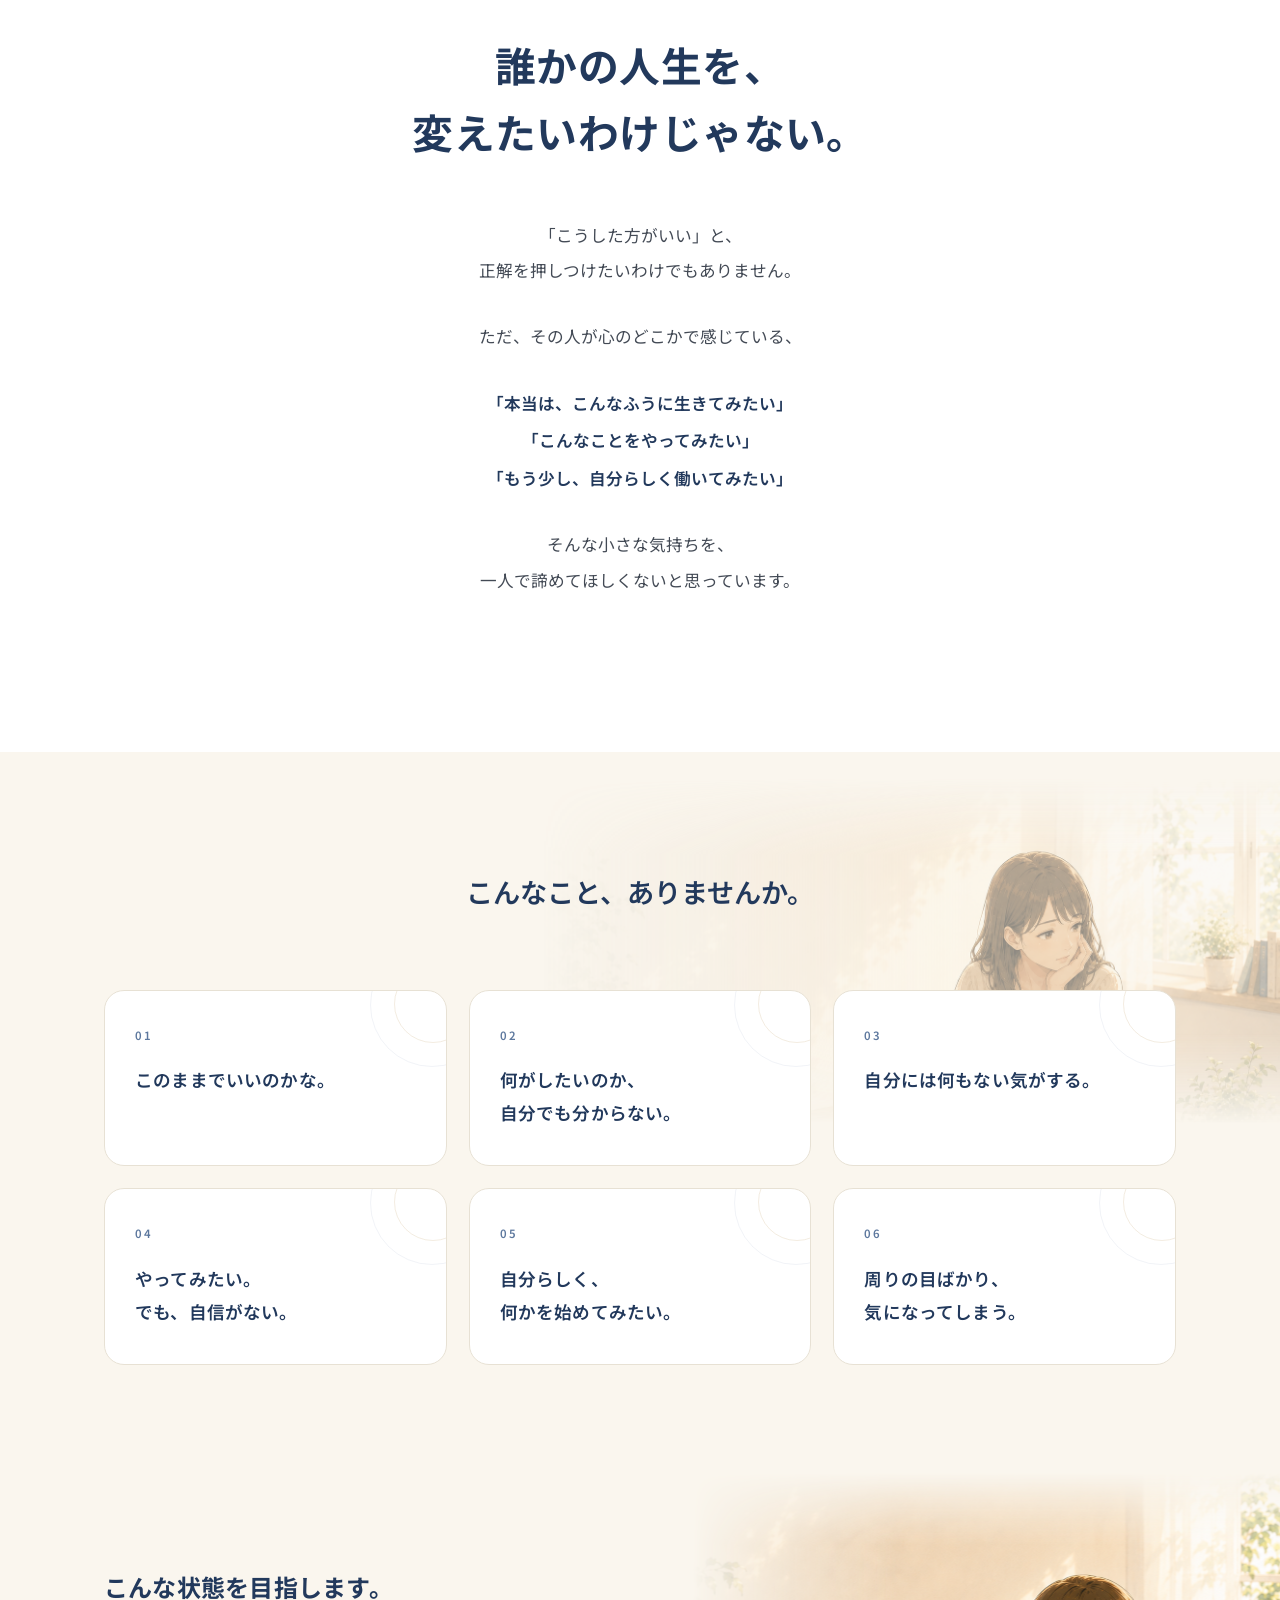
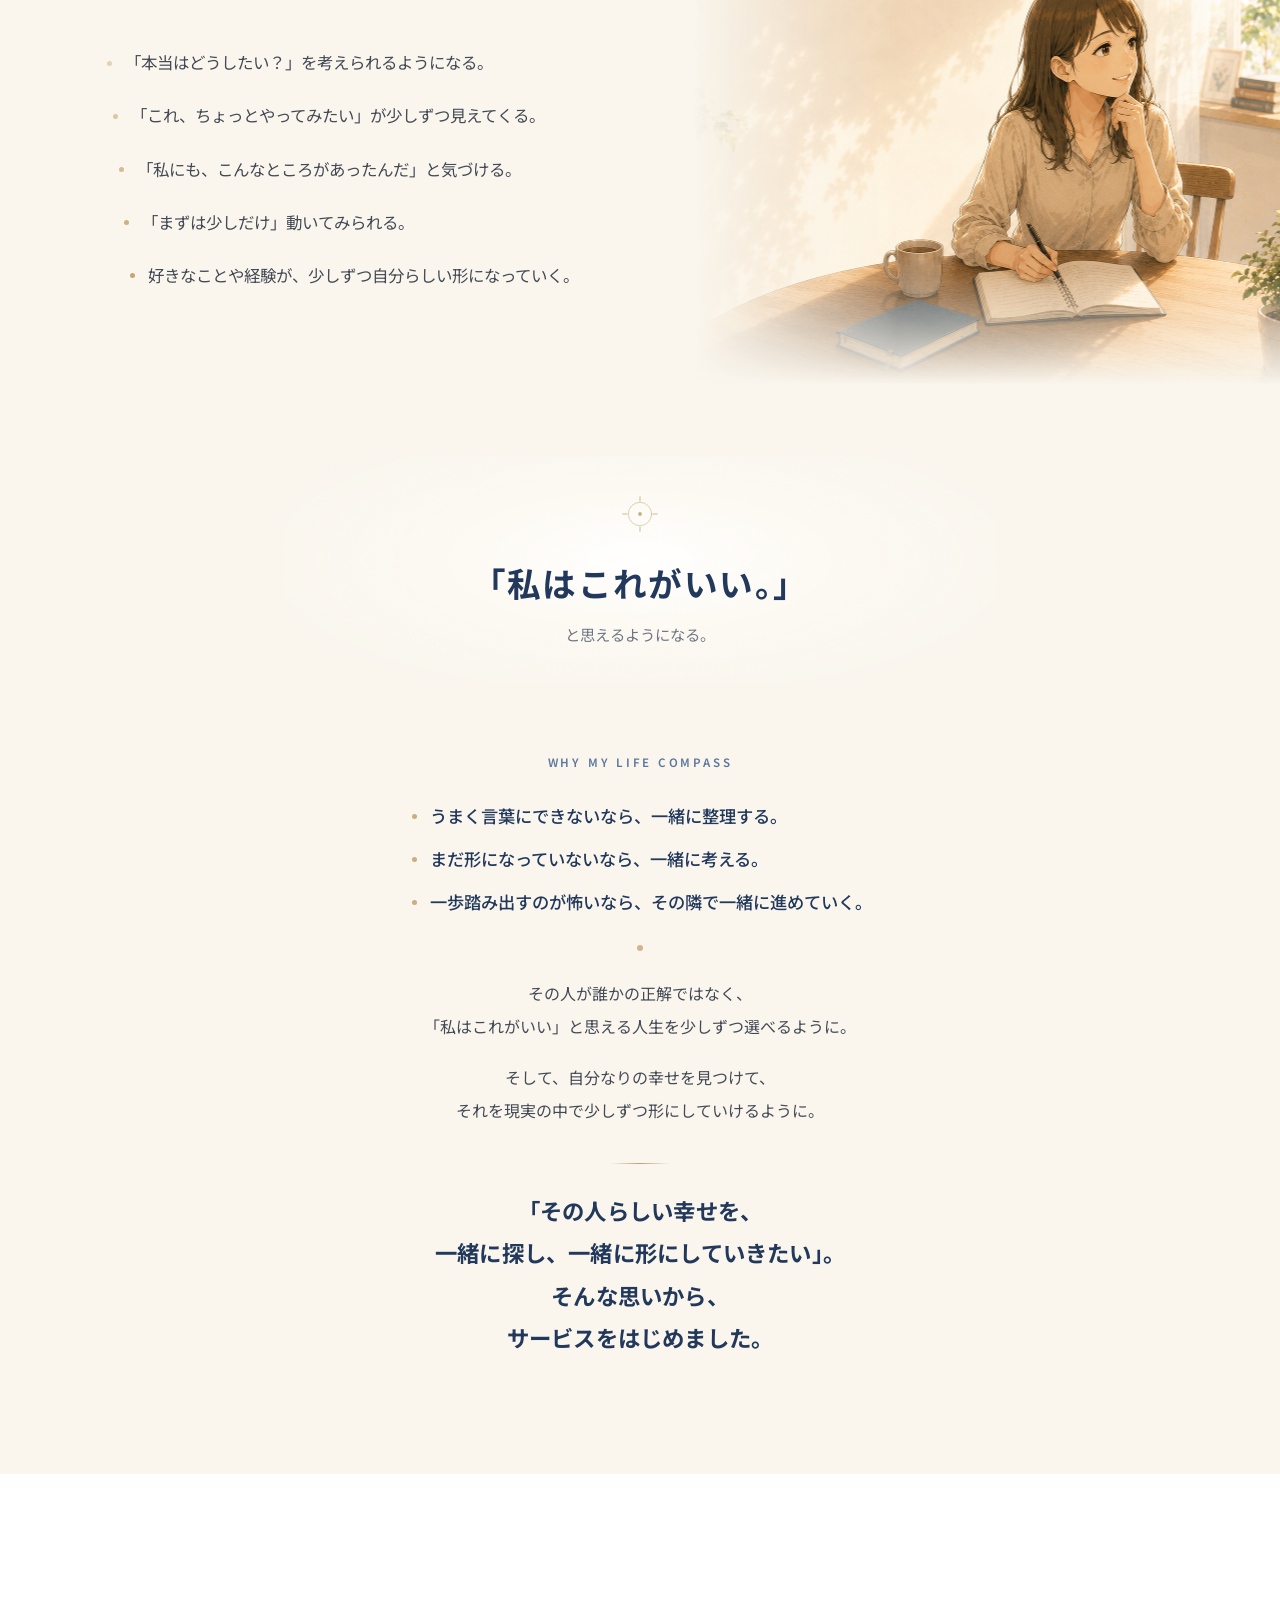
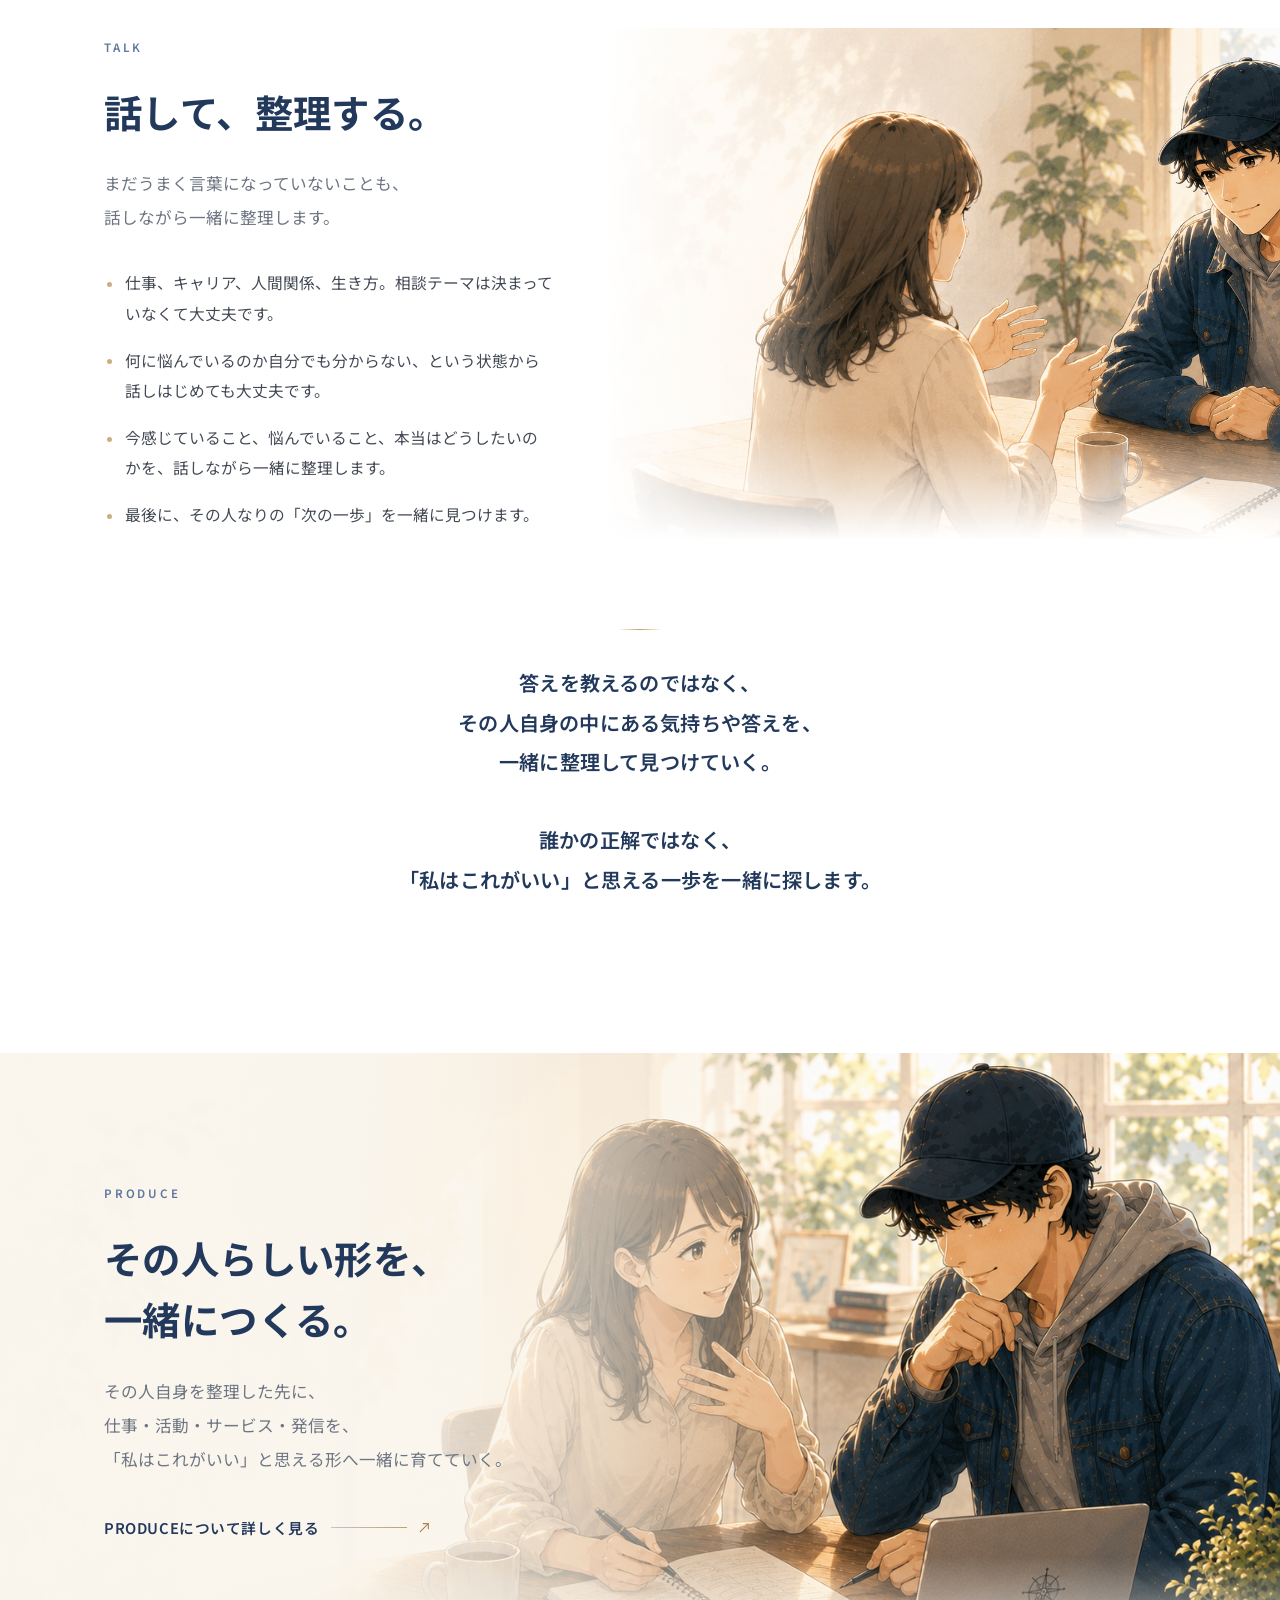
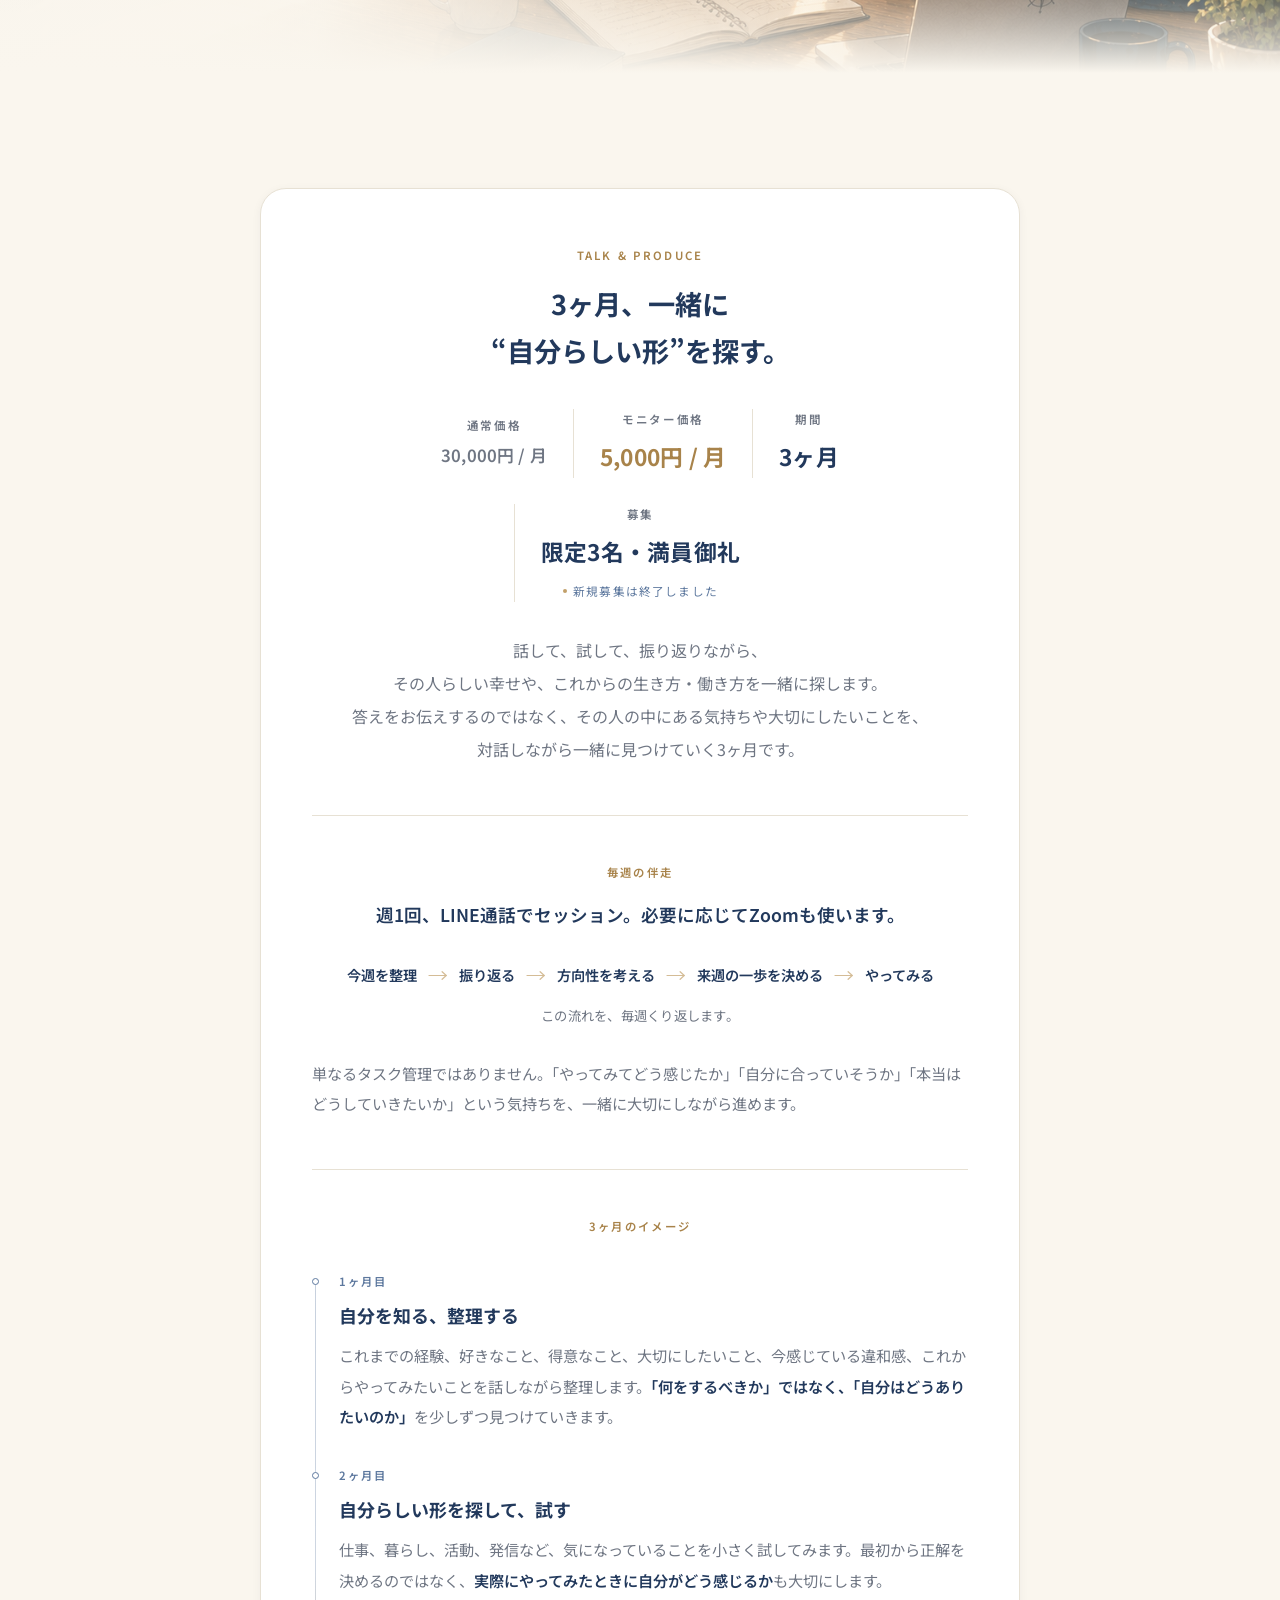
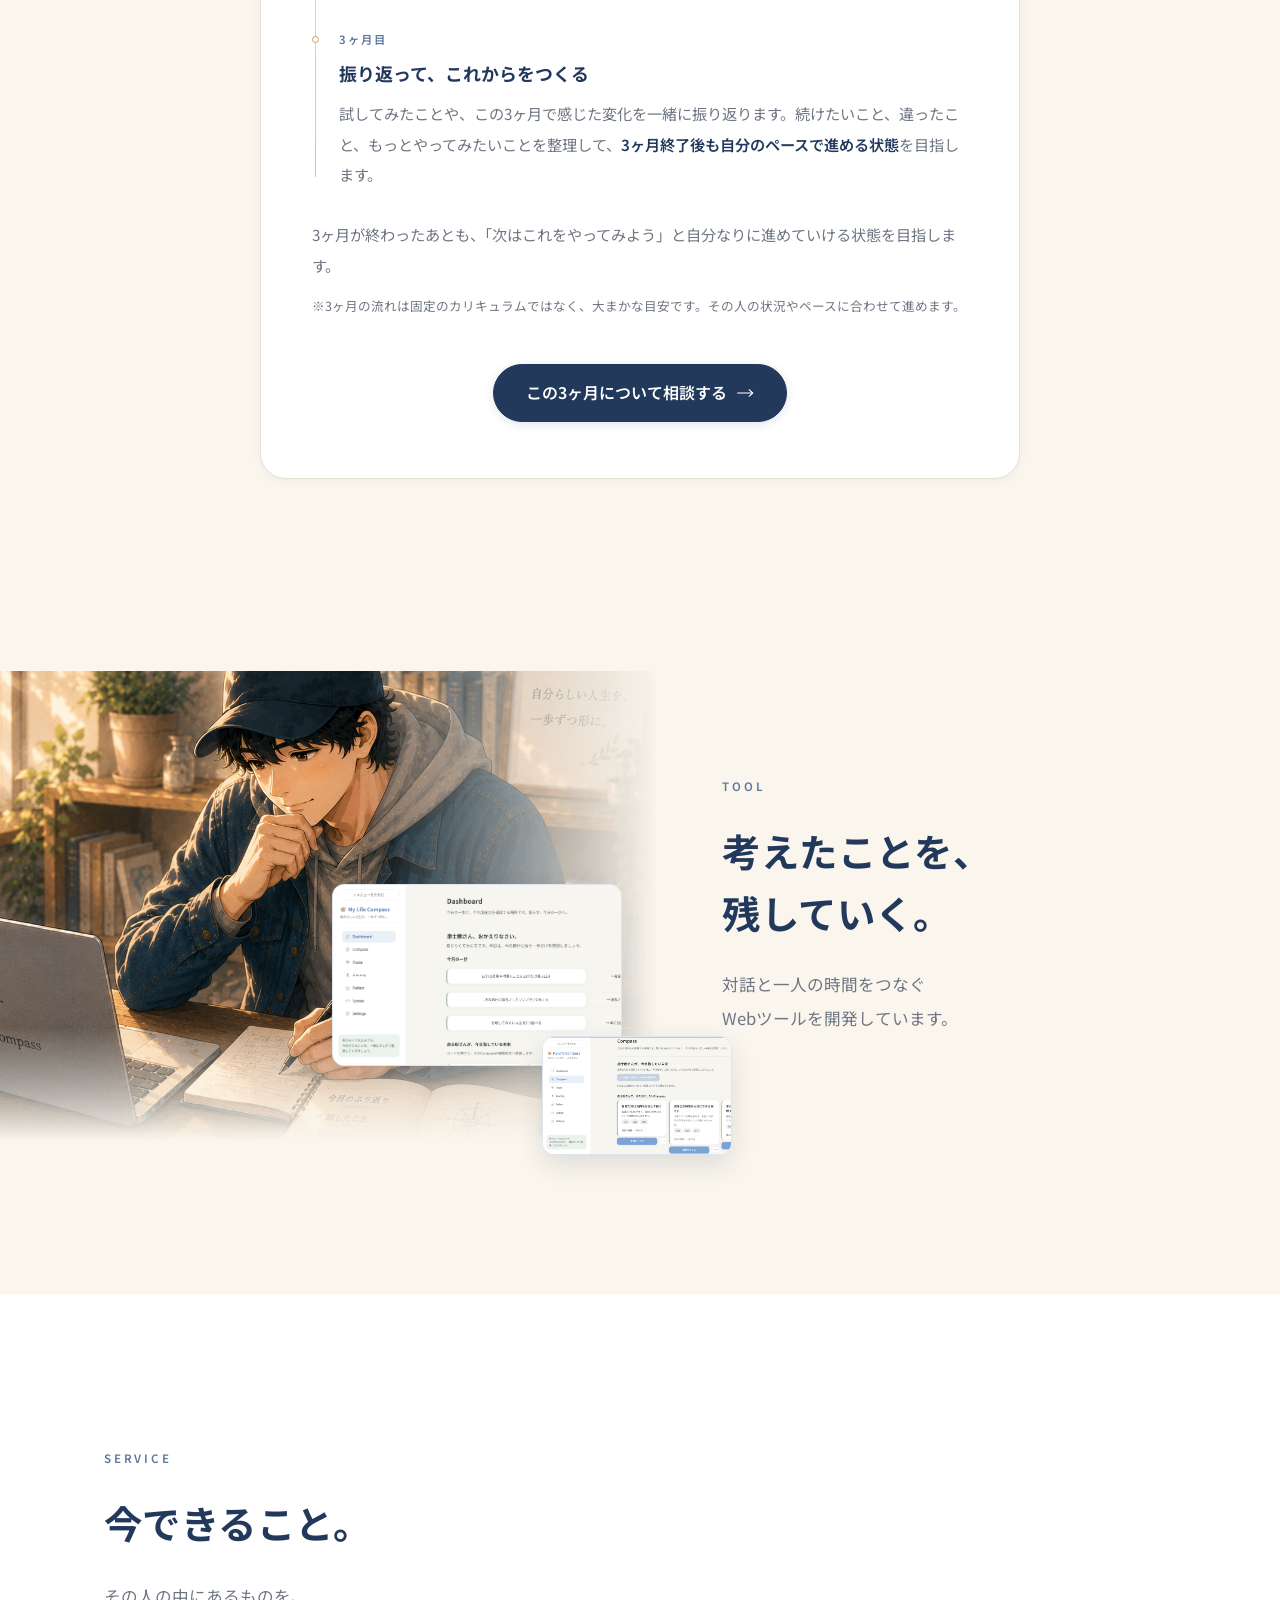
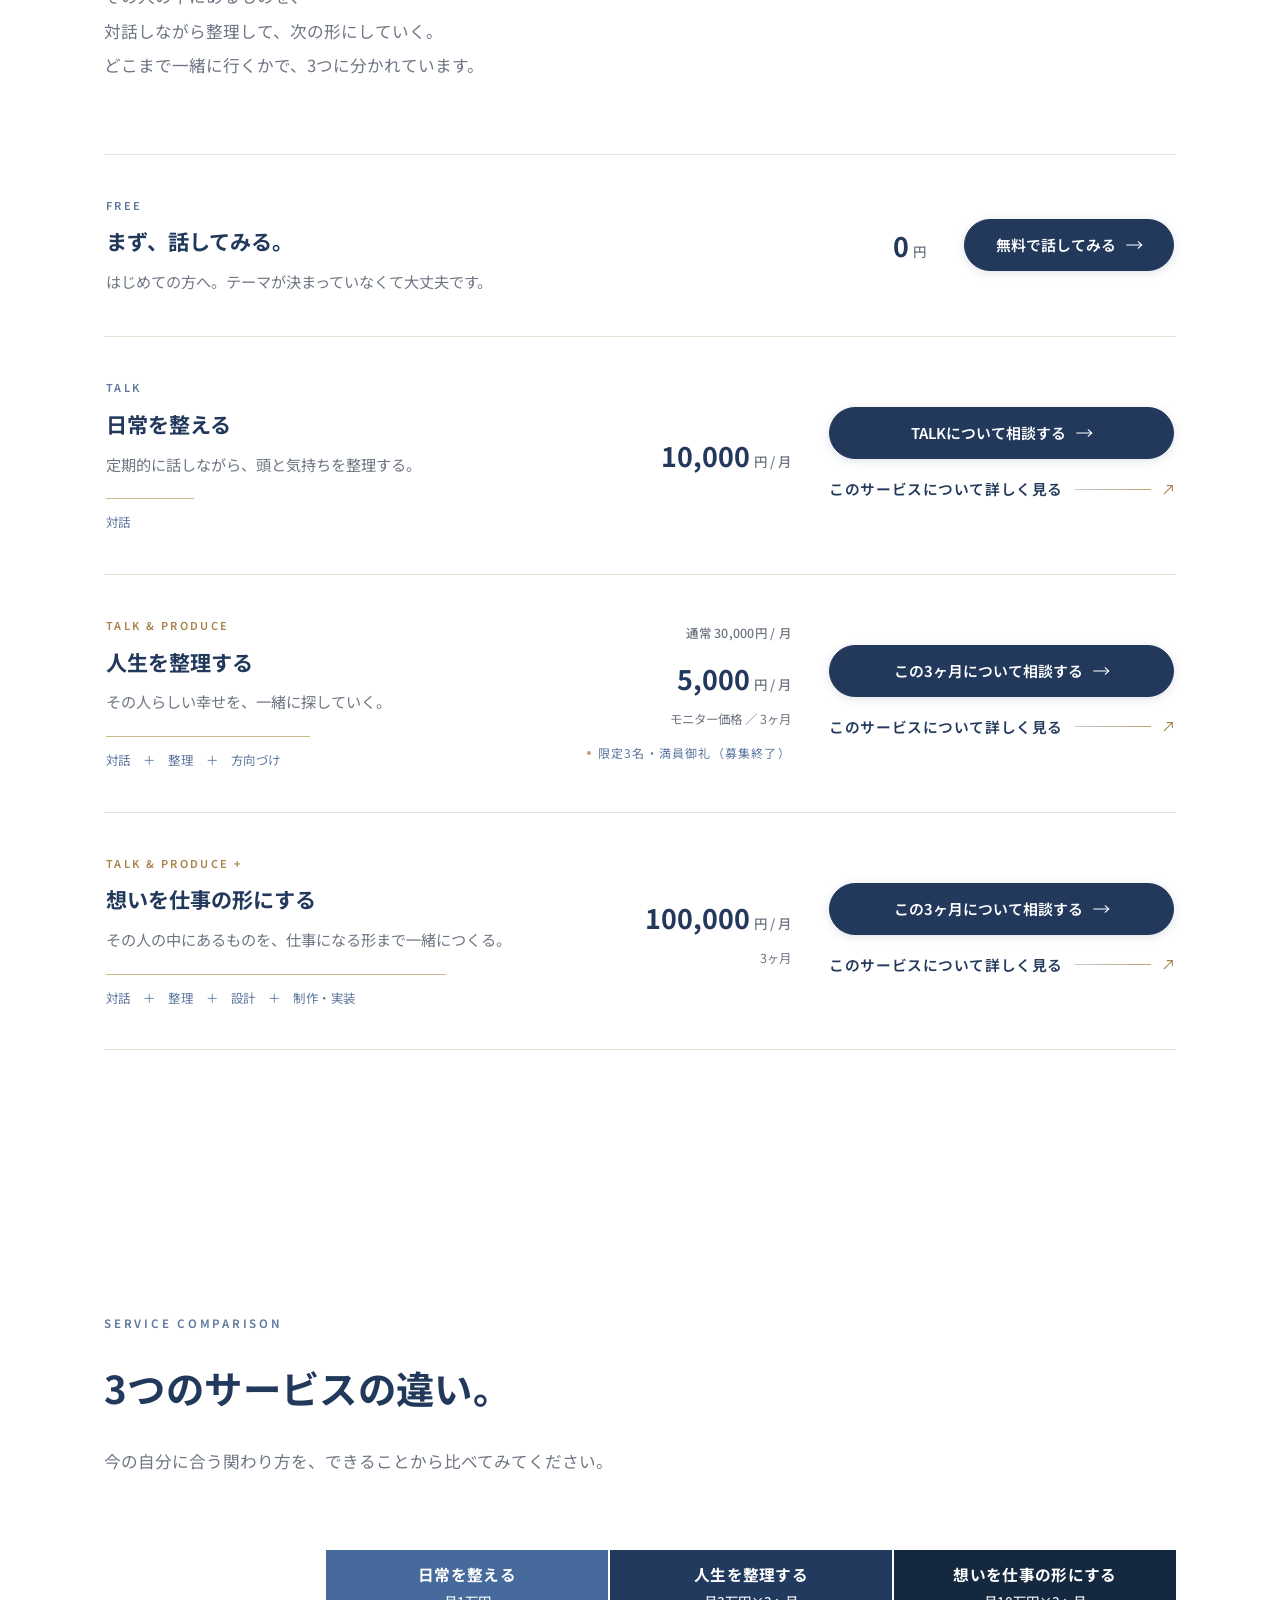
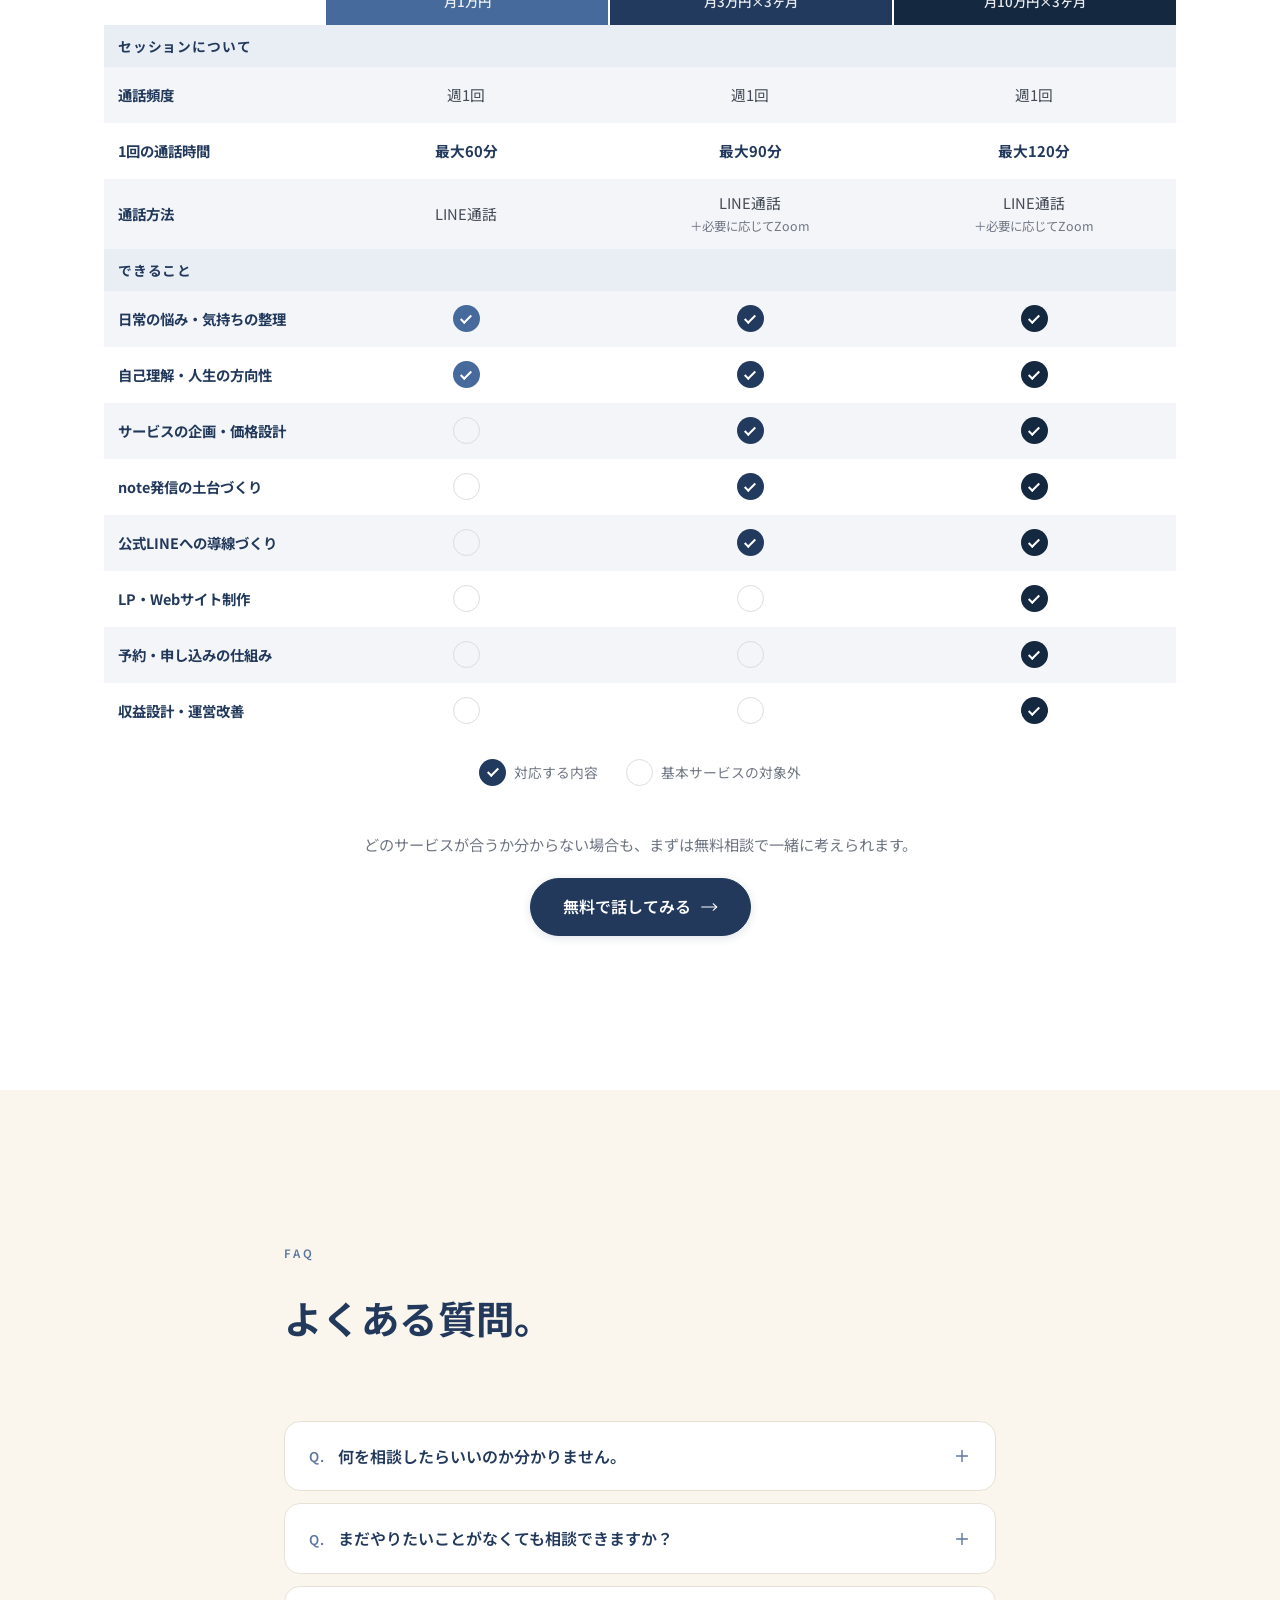
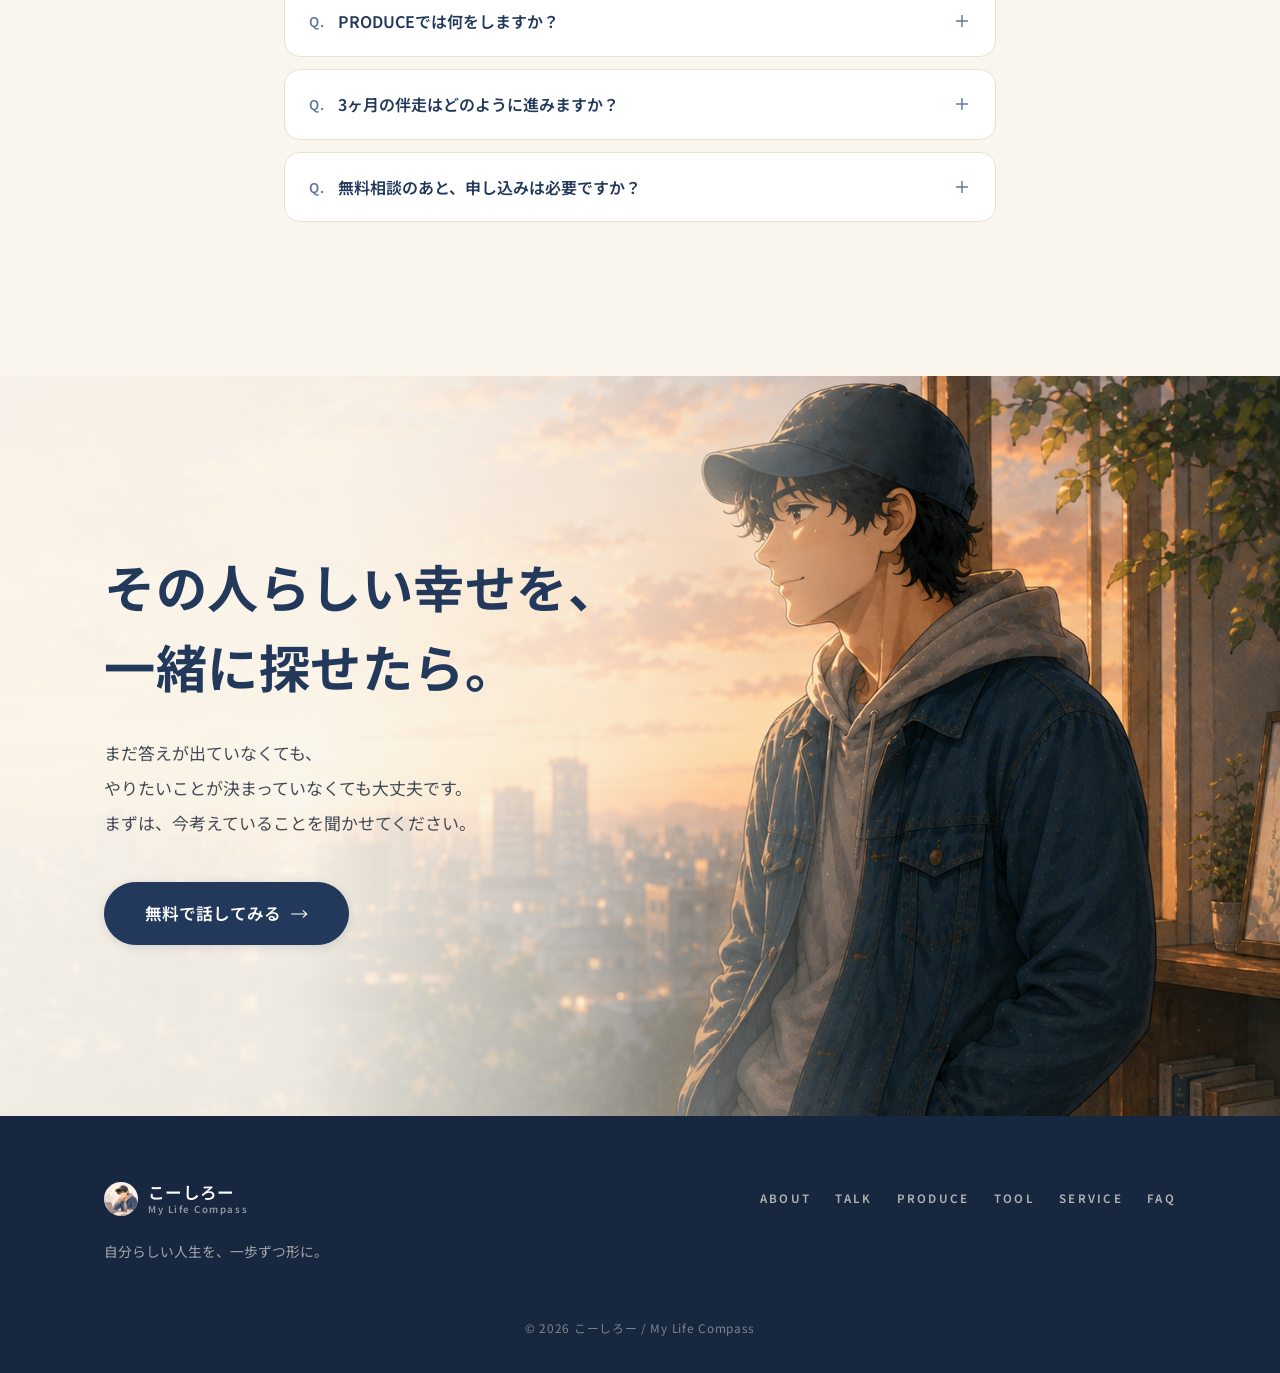
==== commit 6e8bad27: "サービス詳細ページ3つと比較表を追加 - 有料3サービスの詳細ページ（service-daily / service-life / service-work）を追加 - SERVICEカードに「このサ" ====
--- a/index.html
+++ b/index.html
@@ -504,7 +504,19 @@
             <p class="svc-price">
               <span class="num">10,000</span><span class="unit">円 / 月</span>
             </p>
-            <p class="svc-act"><a href="#cta" data-line-cta class="btn btn-primary btn-arrow">TALKについて相談する</a></p>
+            <div class="svc-act">
+              <a href="#cta" data-line-cta class="btn btn-primary btn-arrow">TALKについて相談する</a>
+              <p class="svc-more">
+                <a class="more-link" href="./service-daily.html">
+                  <span class="more-text">このサービスについて詳しく見る</span>
+                  <span class="more-rule" aria-hidden="true"></span>
+                  <svg class="more-arrow" viewBox="0 0 12 12" aria-hidden="true">
+                    <line x1="1.4" y1="10.6" x2="10.2" y2="1.8" />
+                    <polyline points="4.6 1.8 10.2 1.8 10.2 7.4" />
+                  </svg>
+                </a>
+              </p>
+            </div>
           </li>
 
           <li class="svc-row reveal">
@@ -520,7 +532,19 @@
               <span class="term">モニター価格 ／ 3ヶ月</span>
               <span class="seats">限定3名・満員御礼（募集終了）</span>
             </p>
-            <p class="svc-act"><a href="#cta" data-line-cta class="btn btn-primary btn-arrow">この3ヶ月について相談する</a></p>
+            <div class="svc-act">
+              <a href="#cta" data-line-cta class="btn btn-primary btn-arrow">この3ヶ月について相談する</a>
+              <p class="svc-more">
+                <a class="more-link" href="./service-life.html">
+                  <span class="more-text">このサービスについて詳しく見る</span>
+                  <span class="more-rule" aria-hidden="true"></span>
+                  <svg class="more-arrow" viewBox="0 0 12 12" aria-hidden="true">
+                    <line x1="1.4" y1="10.6" x2="10.2" y2="1.8" />
+                    <polyline points="4.6 1.8 10.2 1.8 10.2 7.4" />
+                  </svg>
+                </a>
+              </p>
+            </div>
           </li>
 
           <li class="svc-row reveal">
@@ -534,11 +558,79 @@
               <span class="num">100,000</span><span class="unit">円 / 月</span>
               <span class="term">3ヶ月</span>
             </p>
-            <p class="svc-act"><a href="#cta" data-line-cta class="btn btn-primary btn-arrow">この3ヶ月について相談する</a></p>
+            <div class="svc-act">
+              <a href="#cta" data-line-cta class="btn btn-primary btn-arrow">この3ヶ月について相談する</a>
+              <p class="svc-more">
+                <a class="more-link" href="./service-work.html">
+                  <span class="more-text">このサービスについて詳しく見る</span>
+                  <span class="more-rule" aria-hidden="true"></span>
+                  <svg class="more-arrow" viewBox="0 0 12 12" aria-hidden="true">
+                    <line x1="1.4" y1="10.6" x2="10.2" y2="1.8" />
+                    <polyline points="4.6 1.8 10.2 1.8 10.2 7.4" />
+                  </svg>
+                </a>
+              </p>
+            </div>
           </li>
         </ul>
 
         <p class="svc-soon reveal"><span>COMING SOON</span>Web Tool</p>
+      </div>
+    </section>
+
+    <!-- ============================================================
+         SERVICE COMPARISON
+    ============================================================= -->
+    <section class="section compare" id="compare">
+      <div class="container">
+        <div class="service-head">
+          <p class="label reveal">SERVICE COMPARISON</p>
+          <h2 class="sec-title reveal">3つのサービスの違い。</h2>
+          <p class="sec-note reveal">
+            今の自分に合う関わり方を、できることから比べてみてください。
+          </p>
+        </div>
+
+        <div class="cmp reveal">
+          <p class="cmp-hint" aria-hidden="true">横にスクロールして比較できます<span>→</span></p>
+          <div class="cmp-scroll" tabindex="0" role="region" aria-label="3つのサービスの比較表">
+            <table class="cmp-table">
+              <colgroup><col class="cmp-col-head" /><col /><col /><col /></colgroup>
+              <thead>
+                <tr>
+                  <td class="cmp-corner"></td>
+                  <th scope="col" class="cmp-plan is-p1"><span class="cmp-plan-name">日常を整える</span><span class="cmp-plan-price">月1万円</span></th>
+                  <th scope="col" class="cmp-plan is-p2"><span class="cmp-plan-name">人生を整理する</span><span class="cmp-plan-price">月3万円×3ヶ月</span></th>
+                  <th scope="col" class="cmp-plan is-p3"><span class="cmp-plan-name">想いを仕事の形にする</span><span class="cmp-plan-price">月10万円×3ヶ月</span></th>
+                </tr>
+              </thead>
+              <tbody class="cmp-group">
+                <tr class="cmp-sec"><th scope="colgroup" colspan="4"><span>セッションについて</span></th></tr>
+                <tr><th scope="row">通話頻度</th><td>週1回</td><td>週1回</td><td>週1回</td></tr>
+                <tr><th scope="row">1回の通話時間</th><td><strong>最大60分</strong></td><td><strong>最大90分</strong></td><td><strong>最大120分</strong></td></tr>
+                <tr><th scope="row">通話方法</th><td>LINE通話</td><td>LINE通話<small>＋必要に応じてZoom</small></td><td>LINE通話<small>＋必要に応じてZoom</small></td></tr>
+              </tbody>
+              <tbody class="cmp-group">
+                <tr class="cmp-sec"><th scope="colgroup" colspan="4"><span>できること</span></th></tr>
+                <tr><th scope="row">日常の悩み・気持ちの整理</th><td><span class="cmp-ic is-p1" role="img" aria-label="対応"></span></td><td><span class="cmp-ic is-p2" role="img" aria-label="対応"></span></td><td><span class="cmp-ic is-p3" role="img" aria-label="対応"></span></td></tr>
+                <tr><th scope="row">自己理解・人生の方向性</th><td><span class="cmp-ic is-p1" role="img" aria-label="対応"></span></td><td><span class="cmp-ic is-p2" role="img" aria-label="対応"></span></td><td><span class="cmp-ic is-p3" role="img" aria-label="対応"></span></td></tr>
+                <tr><th scope="row">サービスの企画・価格設計</th><td><span class="cmp-ic is-off" role="img" aria-label="対象外"></span></td><td><span class="cmp-ic is-p2" role="img" aria-label="対応"></span></td><td><span class="cmp-ic is-p3" role="img" aria-label="対応"></span></td></tr>
+                <tr><th scope="row">note発信の土台づくり</th><td><span class="cmp-ic is-off" role="img" aria-label="対象外"></span></td><td><span class="cmp-ic is-p2" role="img" aria-label="対応"></span></td><td><span class="cmp-ic is-p3" role="img" aria-label="対応"></span></td></tr>
+                <tr><th scope="row">公式LINEへの導線づくり</th><td><span class="cmp-ic is-off" role="img" aria-label="対象外"></span></td><td><span class="cmp-ic is-p2" role="img" aria-label="対応"></span></td><td><span class="cmp-ic is-p3" role="img" aria-label="対応"></span></td></tr>
+                <tr><th scope="row">LP・Webサイト制作</th><td><span class="cmp-ic is-off" role="img" aria-label="対象外"></span></td><td><span class="cmp-ic is-off" role="img" aria-label="対象外"></span></td><td><span class="cmp-ic is-p3" role="img" aria-label="対応"></span></td></tr>
+                <tr><th scope="row">予約・申し込みの仕組み</th><td><span class="cmp-ic is-off" role="img" aria-label="対象外"></span></td><td><span class="cmp-ic is-off" role="img" aria-label="対象外"></span></td><td><span class="cmp-ic is-p3" role="img" aria-label="対応"></span></td></tr>
+                <tr><th scope="row">収益設計・運営改善</th><td><span class="cmp-ic is-off" role="img" aria-label="対象外"></span></td><td><span class="cmp-ic is-off" role="img" aria-label="対象外"></span></td><td><span class="cmp-ic is-p3" role="img" aria-label="対応"></span></td></tr>
+              </tbody>
+            </table>
+          </div>
+          <p class="cmp-legend">
+            <span><span class="cmp-ic is-p2" aria-hidden="true"></span>対応する内容</span>
+            <span><span class="cmp-ic is-off" aria-hidden="true"></span>基本サービスの対象外</span>
+          </p>
+        </div>
+
+        <p class="cmp-note reveal">どのサービスが合うか分からない場合も、まずは無料相談で一緒に考えられます。</p>
+        <p class="cmp-act reveal"><a href="#cta" data-line-cta class="btn btn-primary btn-arrow">無料で話してみる</a></p>
       </div>
     </section>
 
--- a/styles.css
+++ b/styles.css
@@ -1467,6 +1467,126 @@
   display: block; margin-bottom: 8px;
   font-size: .66rem; font-weight: 600; letter-spacing: .26em; color: var(--gold);
 }
+/* 相談ボタンの直下に置く、詳細ページへの控えめな導線 */
+.svc-more { margin-top: 14px; text-align: center; }
+
+/* =========================================================
+   SERVICE COMPARISON — 3つのサービスの比較表
+   ========================================================= */
+.compare { padding-top: 0; }
+.cmp-hint { display: none; }
+.cmp-scroll {
+  overflow-x: auto;
+  -webkit-overflow-scrolling: touch;
+}
+.cmp-scroll:focus-visible { outline: 2px solid var(--gold); outline-offset: 4px; }
+.cmp-table {
+  width: 100%; min-width: 760px;
+  table-layout: fixed;
+  border-collapse: separate; border-spacing: 0;
+}
+.cmp-col-head { width: 220px; }
+.cmp-table th,
+.cmp-table td {
+  height: 56px;
+  padding: 12px 14px;
+  text-align: center; vertical-align: middle;
+  font-size: .92rem; line-height: 1.6; color: var(--ink);
+}
+.cmp-table tbody tr:nth-child(even) { background: #f3f5f8; }
+.cmp-table tbody tr:nth-child(odd)  { background: #ffffff; }
+.cmp-table tbody th[scope="row"] {
+  text-align: left;
+  font-size: .9rem; font-weight: 700; color: var(--navy);
+}
+.cmp-table th[scope="row"],
+.cmp-corner { position: sticky; left: 0; z-index: 1; background: inherit; }
+.cmp-corner { background: var(--white); }
+.cmp-table td strong { font-weight: 700; color: var(--navy); }
+.cmp-table td small {
+  display: block; margin-top: 2px;
+  font-size: .78rem; color: var(--ink-soft);
+}
+
+/* プランヘッダー：ネイビーの濃淡で3列を分ける */
+.cmp-plan { height: 84px; color: #fff; border-left: 2px solid var(--white); }
+.cmp-plan.is-p1 { background: #456a9b; }
+.cmp-plan.is-p2 { background: #223a5e; }
+.cmp-plan.is-p3 { background: #142840; }
+.cmp-table .cmp-plan { color: #fff; }
+.cmp-plan-name { display: block; font-size: .98rem; font-weight: 700; letter-spacing: .02em; }
+.cmp-plan-price { display: block; margin-top: 4px; font-size: .84rem; font-weight: 500; opacity: .9; }
+
+/* 「セッションについて」「できること」の帯 */
+.cmp-table tbody tr.cmp-sec { background: #e9eef5; }
+.cmp-sec th {
+  height: auto; padding: 10px 14px;
+  text-align: left;
+  font-size: .86rem; font-weight: 700; letter-spacing: .06em; color: var(--navy);
+}
+.cmp-sec th span { position: sticky; left: 14px; }
+
+/* チェックアイコン（対応：塗りつぶし円＋白いチェック／対象外：薄いグレーの輪） */
+.cmp-ic {
+  position: relative; display: inline-block; vertical-align: middle;
+  width: 27px; height: 27px; border-radius: 50%;
+  background: var(--ic);
+}
+.cmp-ic::after {
+  content: ""; position: absolute; left: 50%; top: 46%;
+  width: 6px; height: 11px;
+  border: solid #fff; border-width: 0 2px 2px 0;
+  transform: translate(-50%, -50%) rotate(45deg);
+}
+.cmp-ic.is-p1 { --ic: #456a9b; }
+.cmp-ic.is-p2 { --ic: #223a5e; }
+.cmp-ic.is-p3 { --ic: #142840; }
+.cmp-ic.is-off { background: none; border: 1.5px solid #d8dddf; }
+.cmp-ic.is-off::after { content: none; }
+
+.cmp-legend {
+  display: flex; flex-wrap: wrap; justify-content: center; gap: 10px 28px;
+  margin-top: 20px;
+  font-size: .86rem; color: var(--ink-soft);
+}
+.cmp-legend > span { display: inline-flex; align-items: center; gap: 8px; }
+.cmp-note {
+  margin-top: clamp(30px, 4vw, 44px);
+  text-align: center;
+  font-size: .95rem; color: var(--ink-soft); line-height: 1.9;
+}
+.cmp-act { margin-top: 20px; text-align: center; }
+
+/* =========================================================
+   SERVICE DETAIL — 各サービスの詳細ページ（1カラム）
+   ========================================================= */
+.svd-price {
+  margin-top: 14px;
+  font-size: clamp(1.02rem, 2.2vw, 1.14rem); font-weight: 600;
+  color: var(--gold-deep); letter-spacing: .04em;
+}
+.svd-block { max-width: 620px; margin: clamp(52px, 7vw, 84px) auto 0; }
+.svd-title {
+  margin-bottom: clamp(20px, 2.8vw, 28px);
+  padding-bottom: 12px;
+  border-bottom: 1px solid var(--line);
+  font-size: clamp(1.08rem, 2.3vw, 1.3rem);
+  font-weight: 700; color: var(--navy); line-height: 1.7;
+}
+.svd-text {
+  font-size: clamp(.93rem, 1.85vw, 1rem);
+  color: var(--ink); line-height: 2.05;
+}
+.svd-text + .svd-text { margin-top: 1.2em; }
+.svd-steps { display: flex; flex-direction: column; gap: 14px; }
+.svd-steps li { display: flex; gap: 18px; align-items: baseline; line-height: 1.9; }
+.svd-month {
+  flex: 0 0 auto;
+  font-size: .78rem; font-weight: 600; letter-spacing: .14em; color: var(--gold-deep);
+}
+.svd-step { font-size: clamp(.92rem, 1.8vw, .98rem); color: var(--ink); }
+.svd-small { margin-top: 18px; font-size: .8rem; color: var(--ink-soft); line-height: 1.9; }
+.svd-cta { margin-top: clamp(56px, 7.5vw, 88px); text-align: center; }
 
 /* =========================================================
    FAQ
@@ -1592,6 +1712,7 @@
   .svc-row { grid-template-columns: minmax(0, 1fr) auto; }
   .svc-act { grid-column: 1 / -1; }
   .svc-act .btn { width: auto; min-width: 260px; }
+  .svc-more { text-align: left; }
 }
 
 @media (max-width: 900px) {
@@ -1833,6 +1954,21 @@
   .svc-price { text-align: left; }
   .svc-act { grid-column: auto; }
   .svc-act .btn { width: 100%; min-width: 0; }
+  .svc-more { text-align: center; }
+
+  .cmp-hint {
+    display: flex; justify-content: flex-end; align-items: center; gap: 6px;
+    margin-bottom: 10px;
+    font-size: .76rem; letter-spacing: .06em; color: var(--navy-soft);
+  }
+  .cmp-hint span { color: var(--gold-deep); }
+  .cmp-table { min-width: 600px; }
+  .cmp-col-head { width: 132px; }
+  .cmp-table th,
+  .cmp-table td { padding: 12px 10px; font-size: .86rem; }
+  .cmp-table tbody th[scope="row"] { font-size: .84rem; box-shadow: 1px 0 0 #e3e7ec; }
+  .cmp-plan-name { font-size: .9rem; }
+  .cmp-plan-price { font-size: .8rem; }
 
   /* FAQ */
   .faq-item summary { padding: 18px 20px; font-size: .96rem; gap: 10px; }
